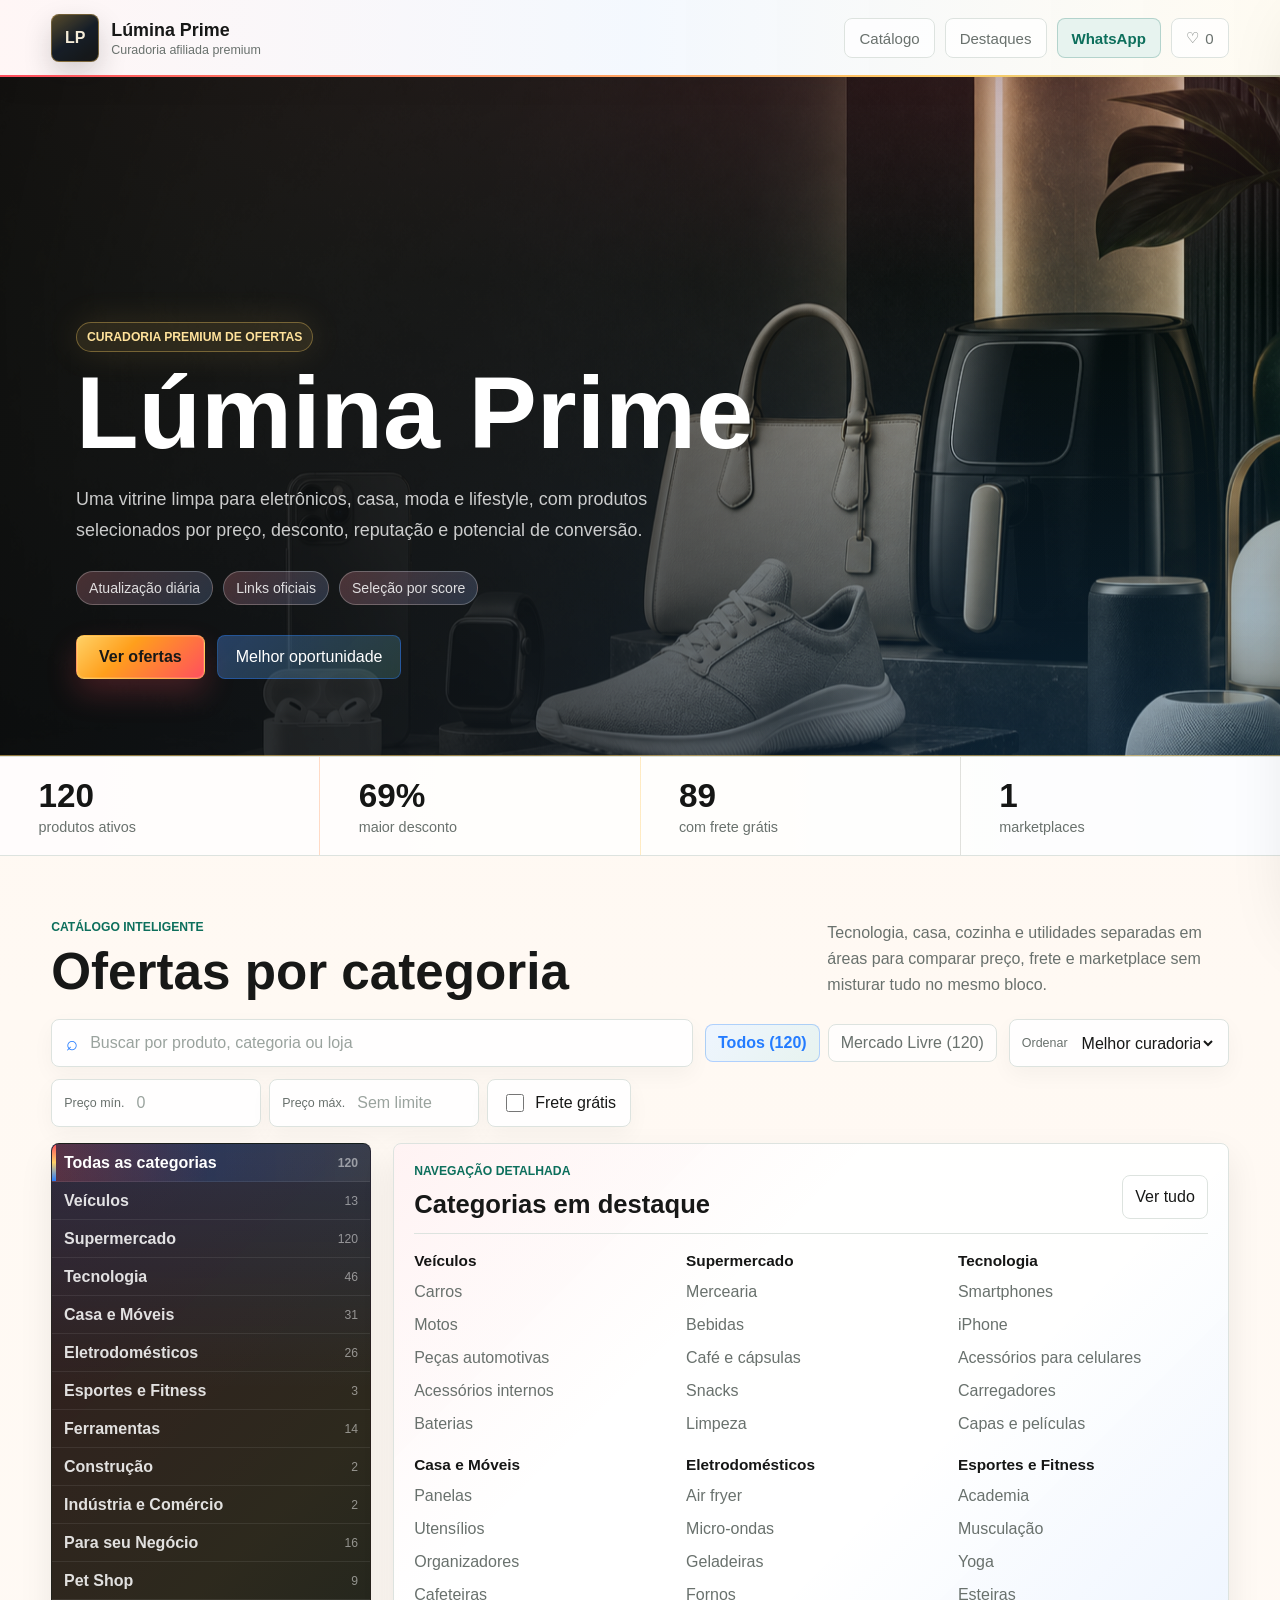
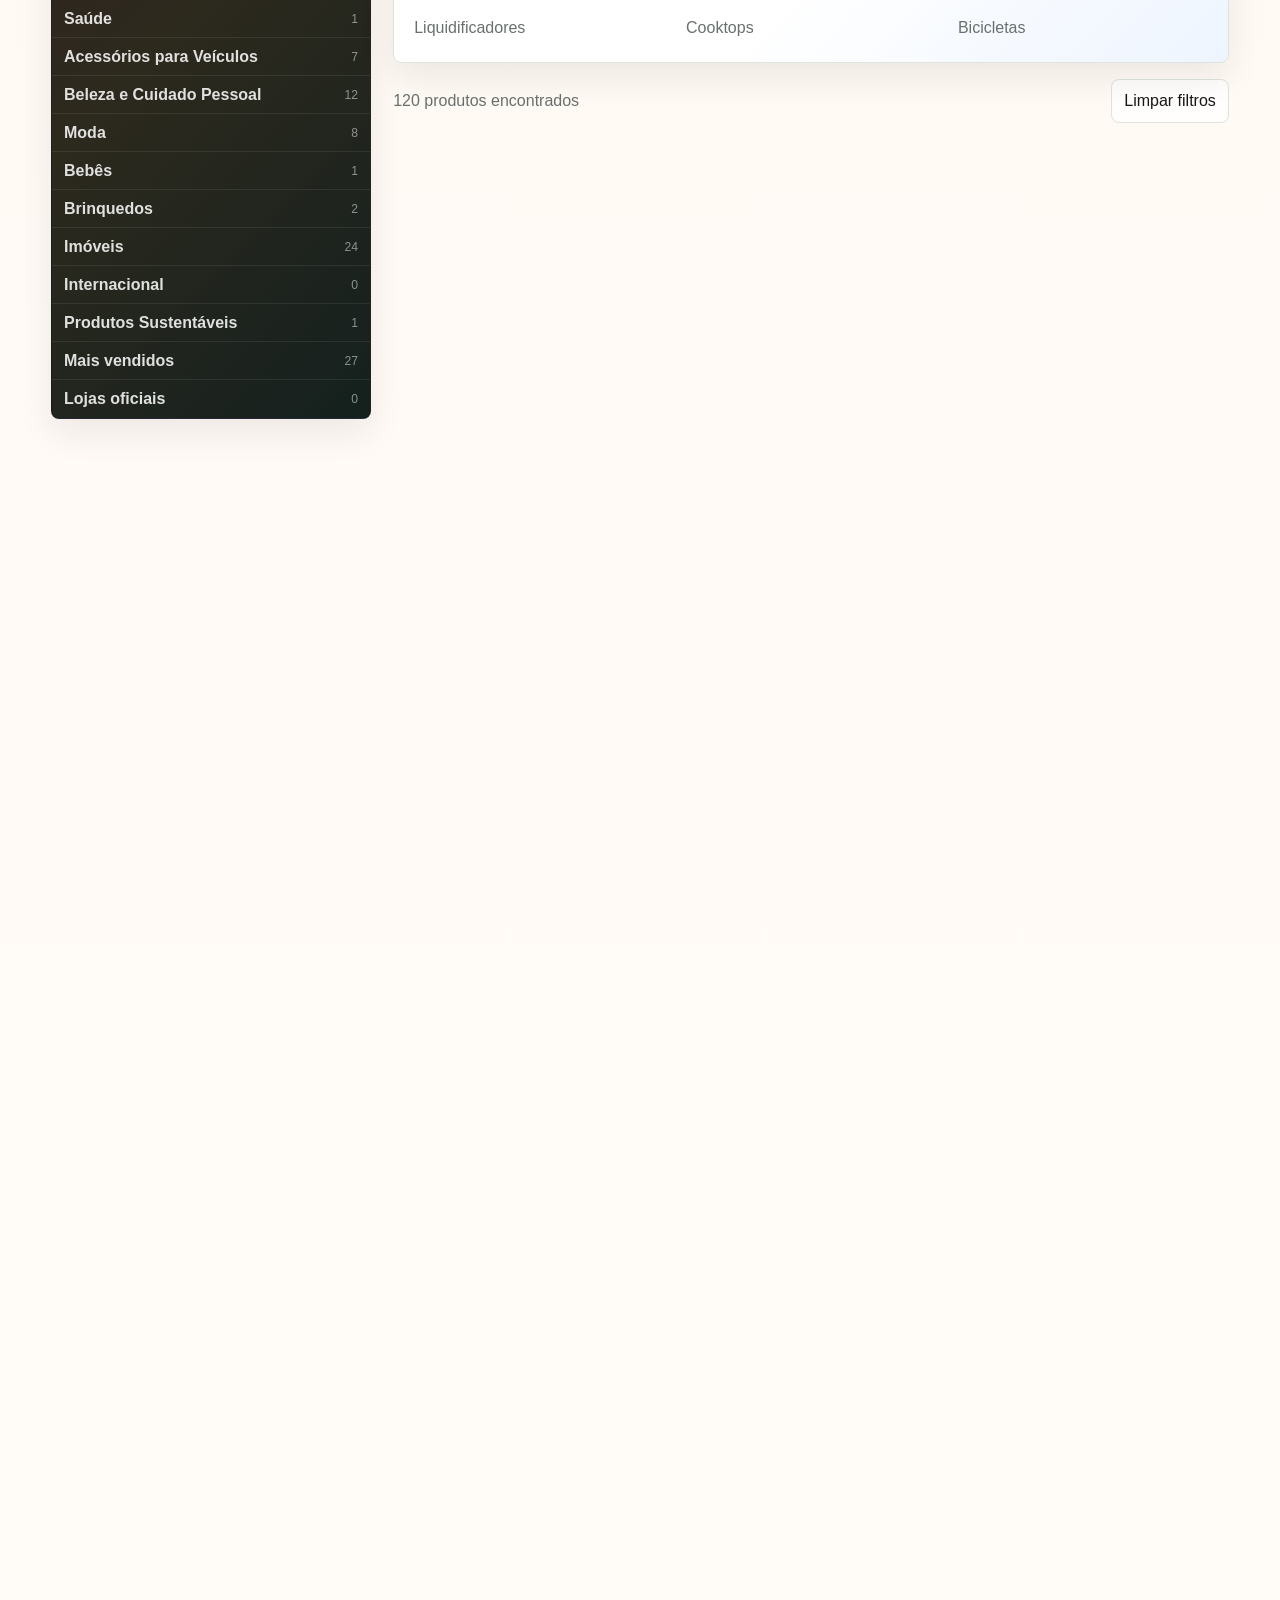
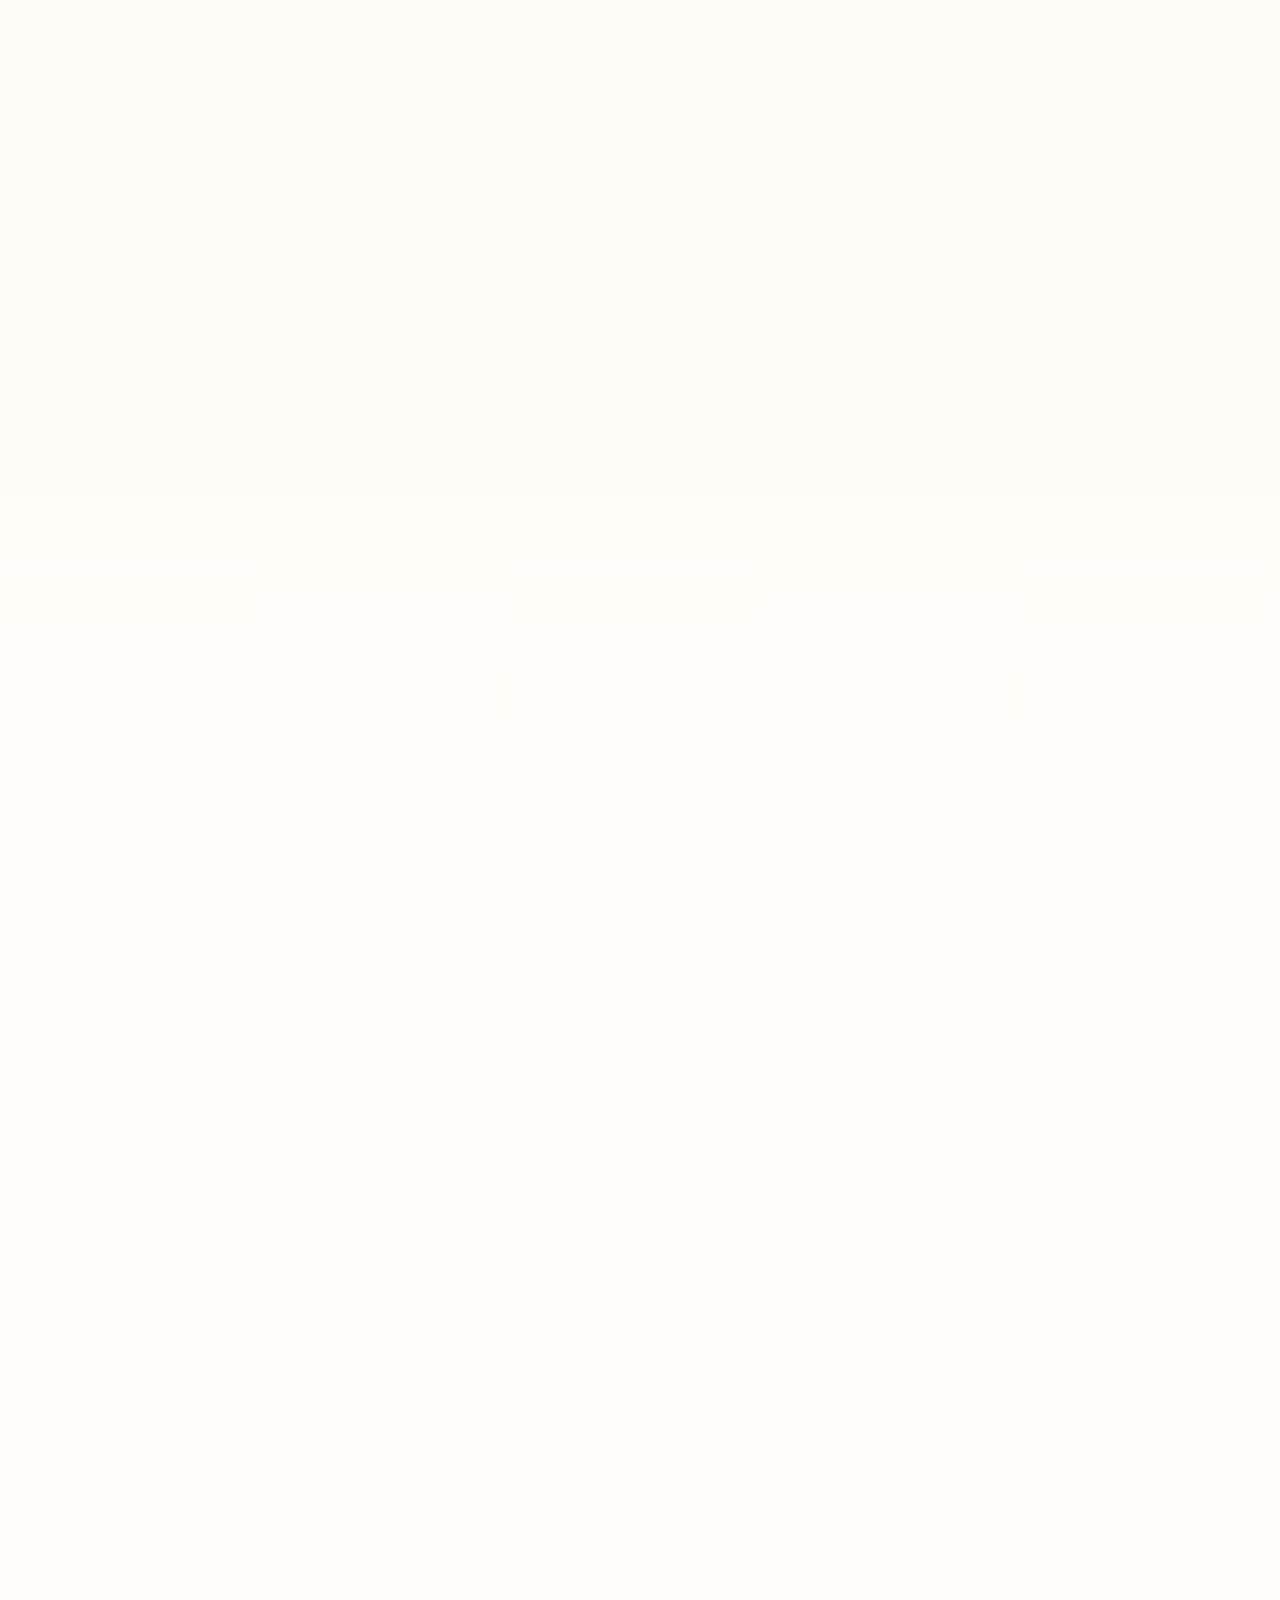
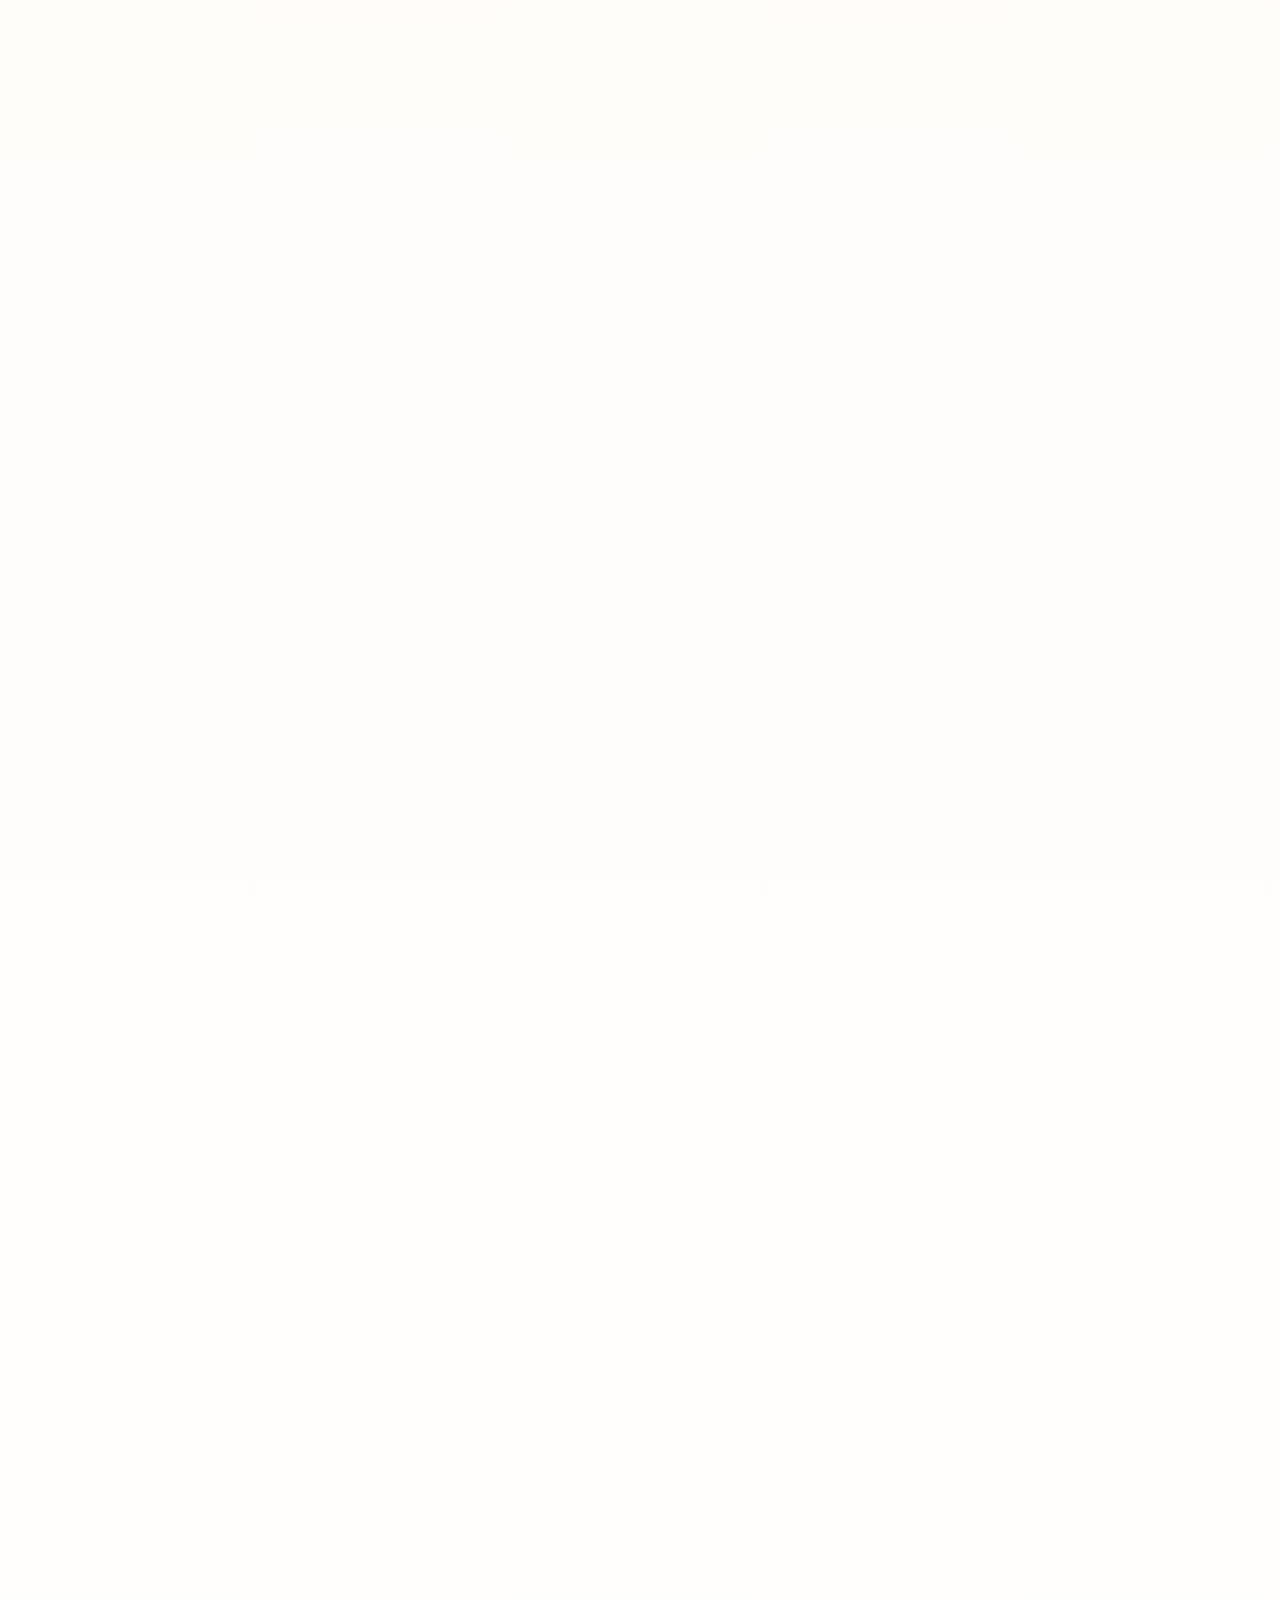
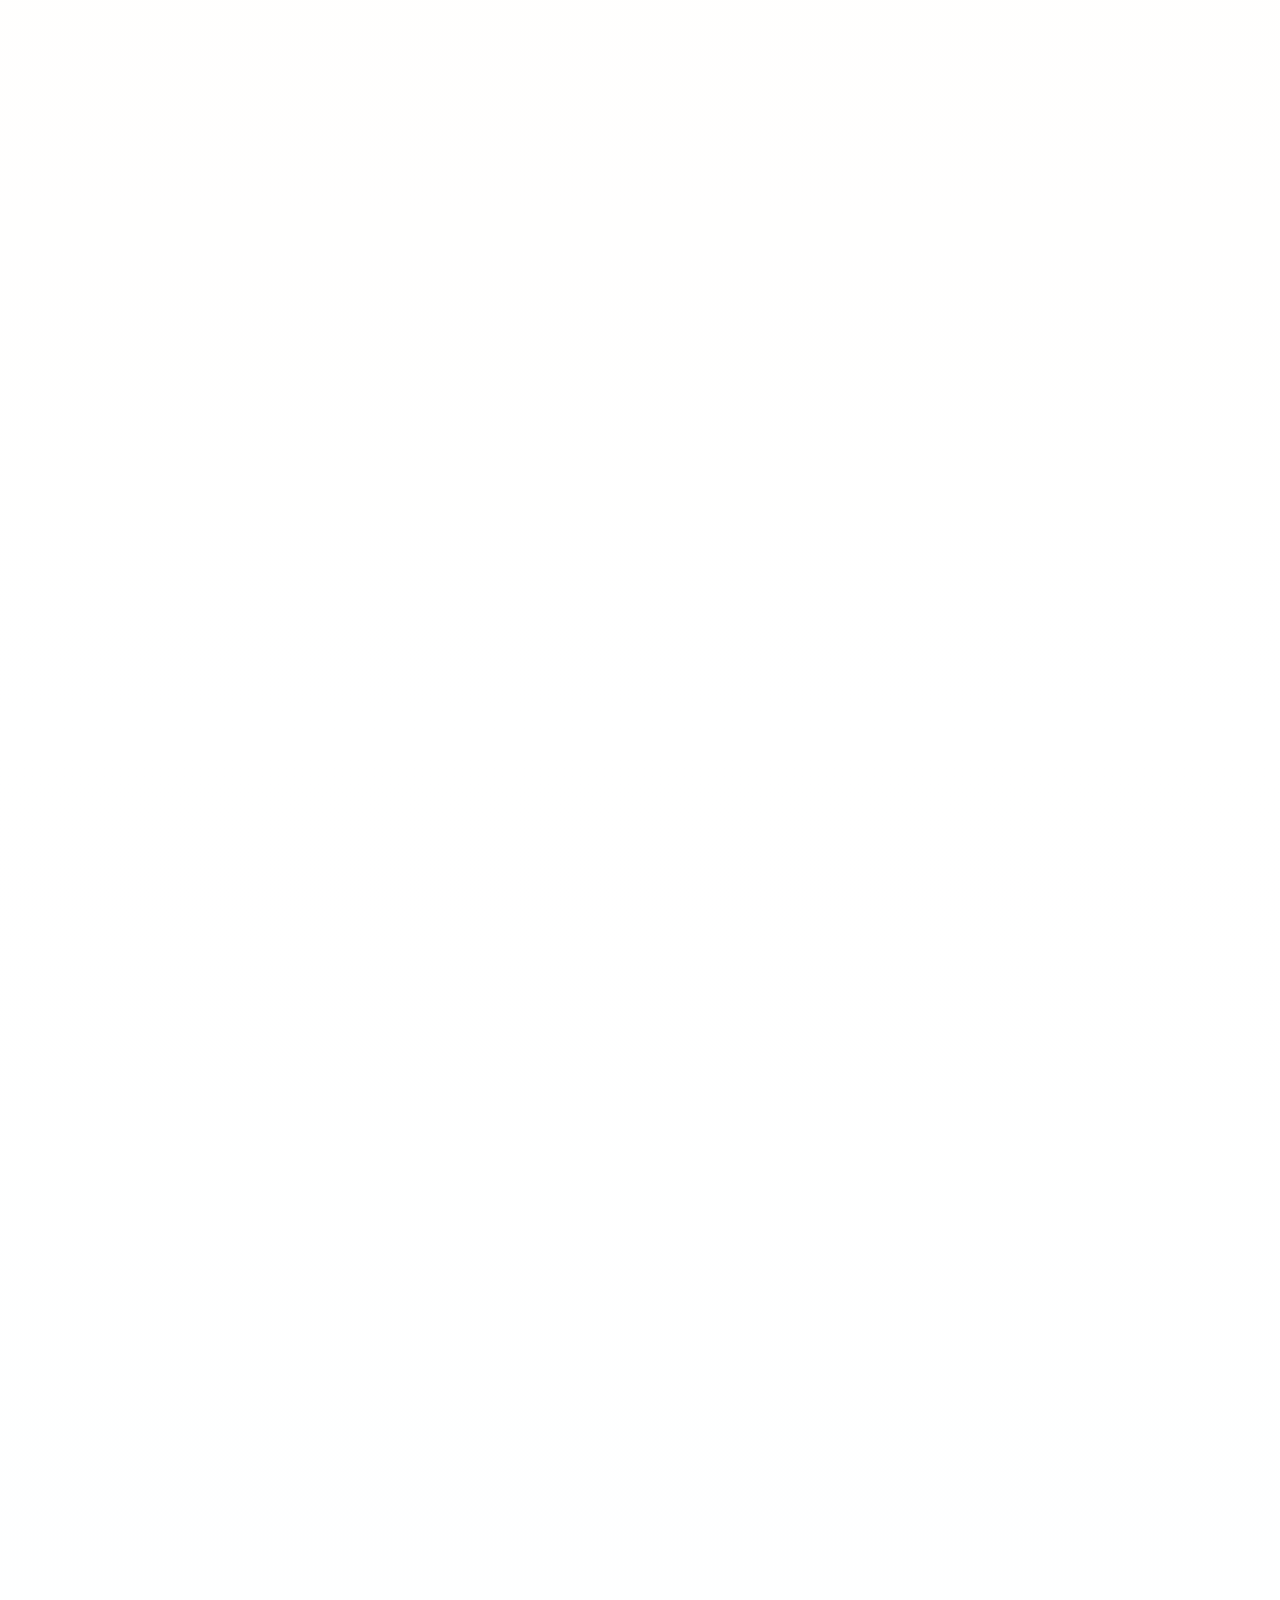
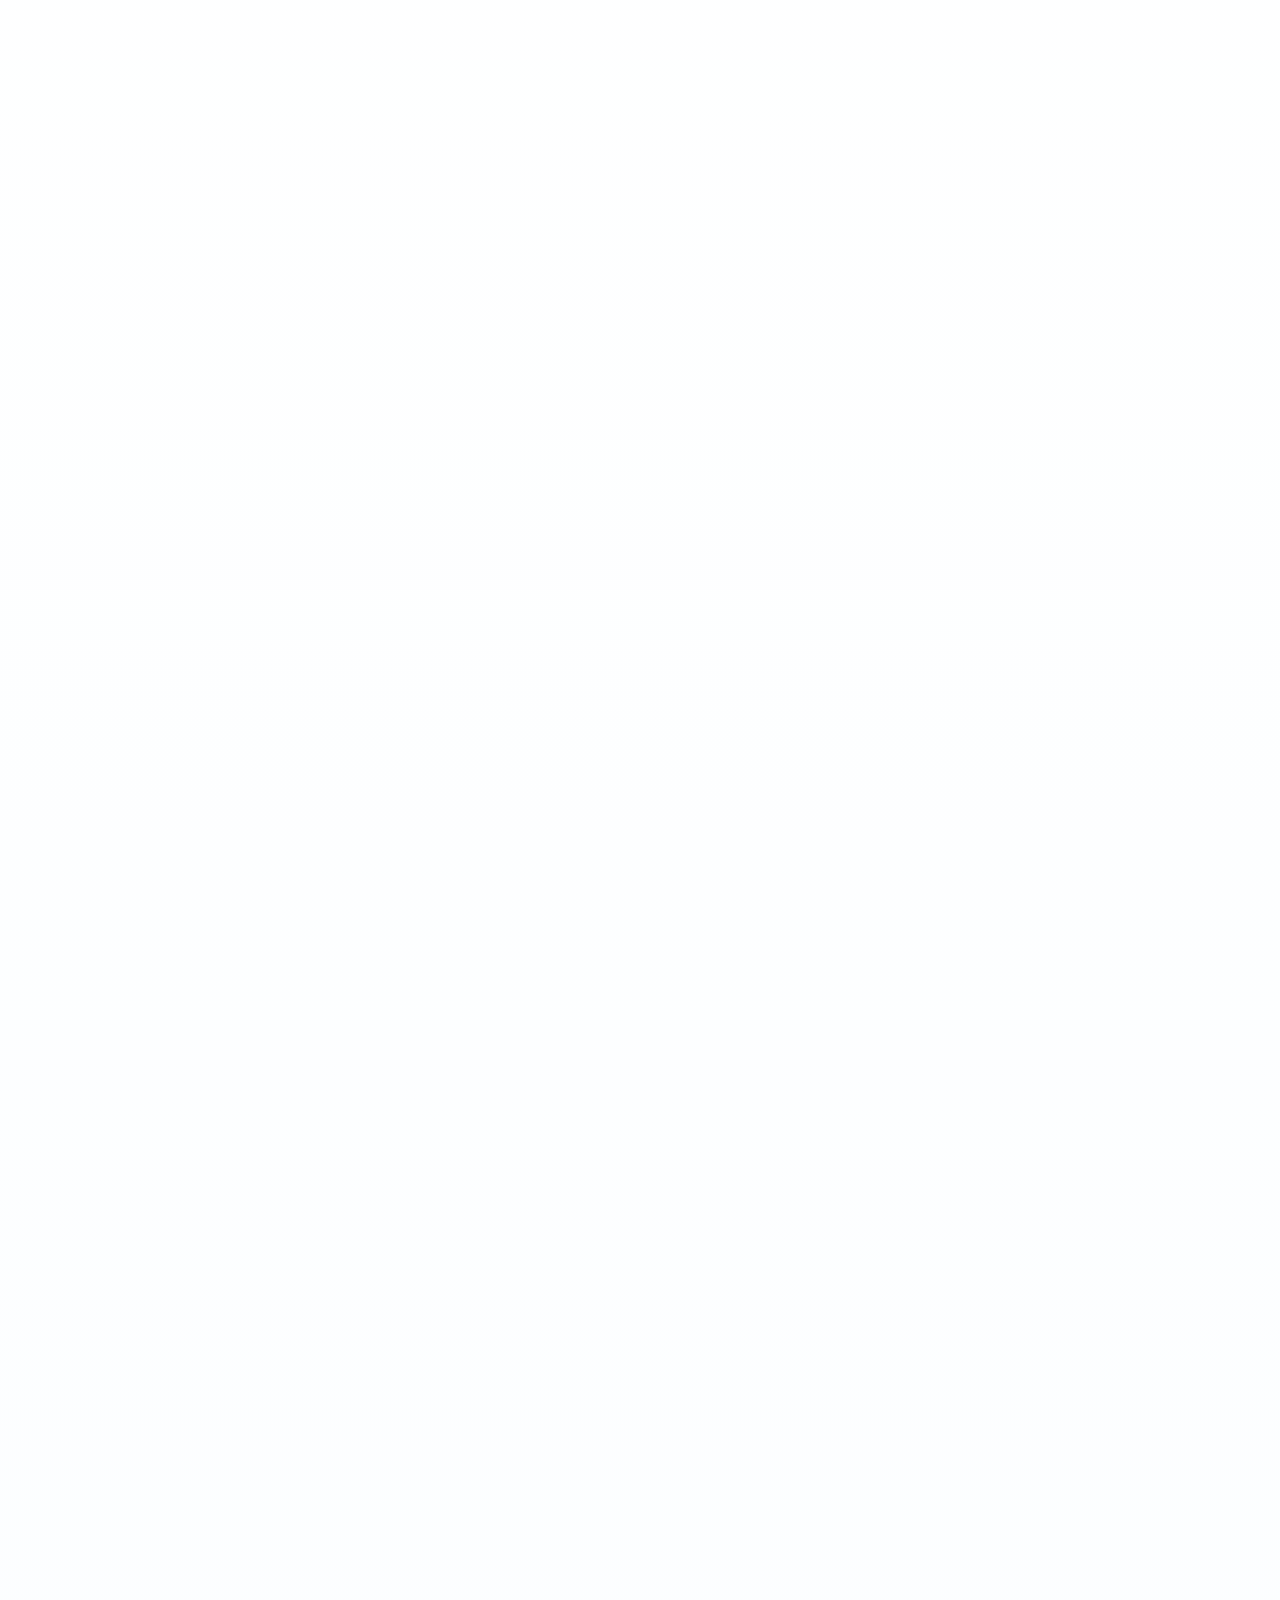
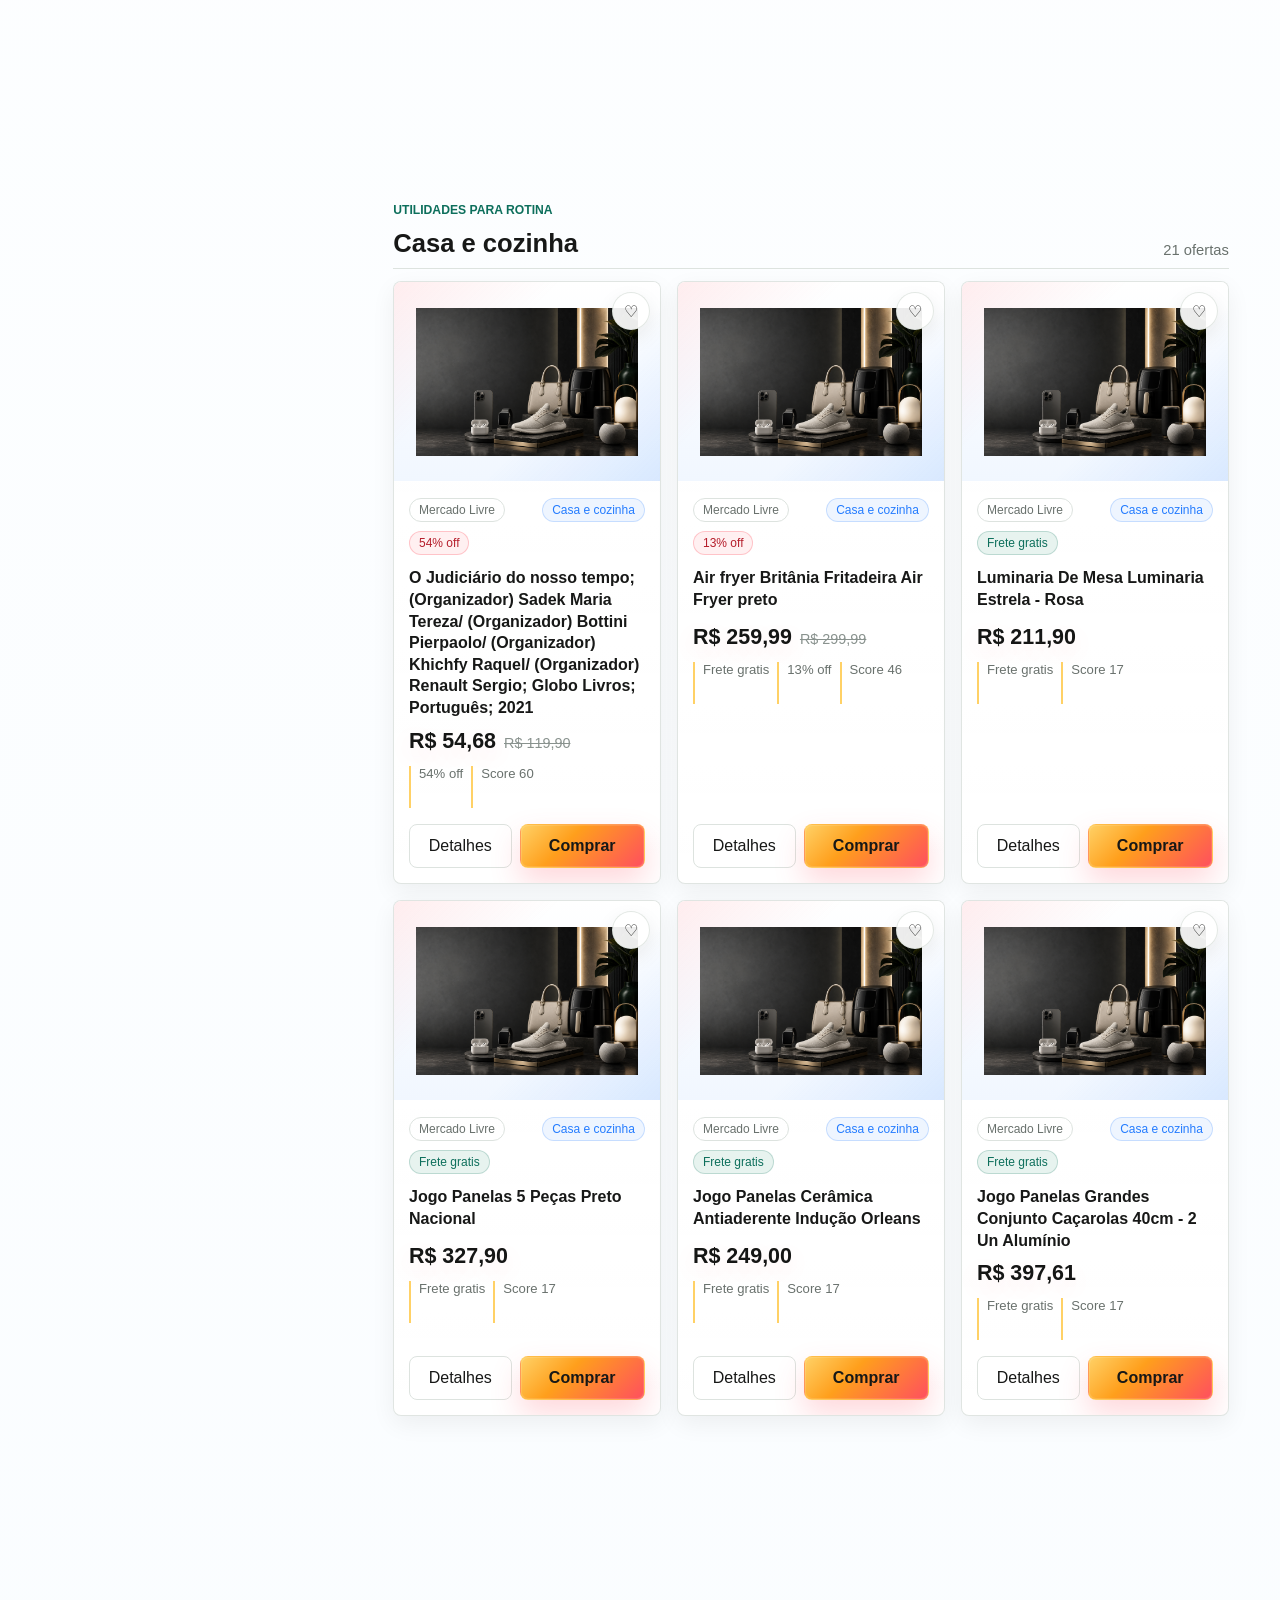
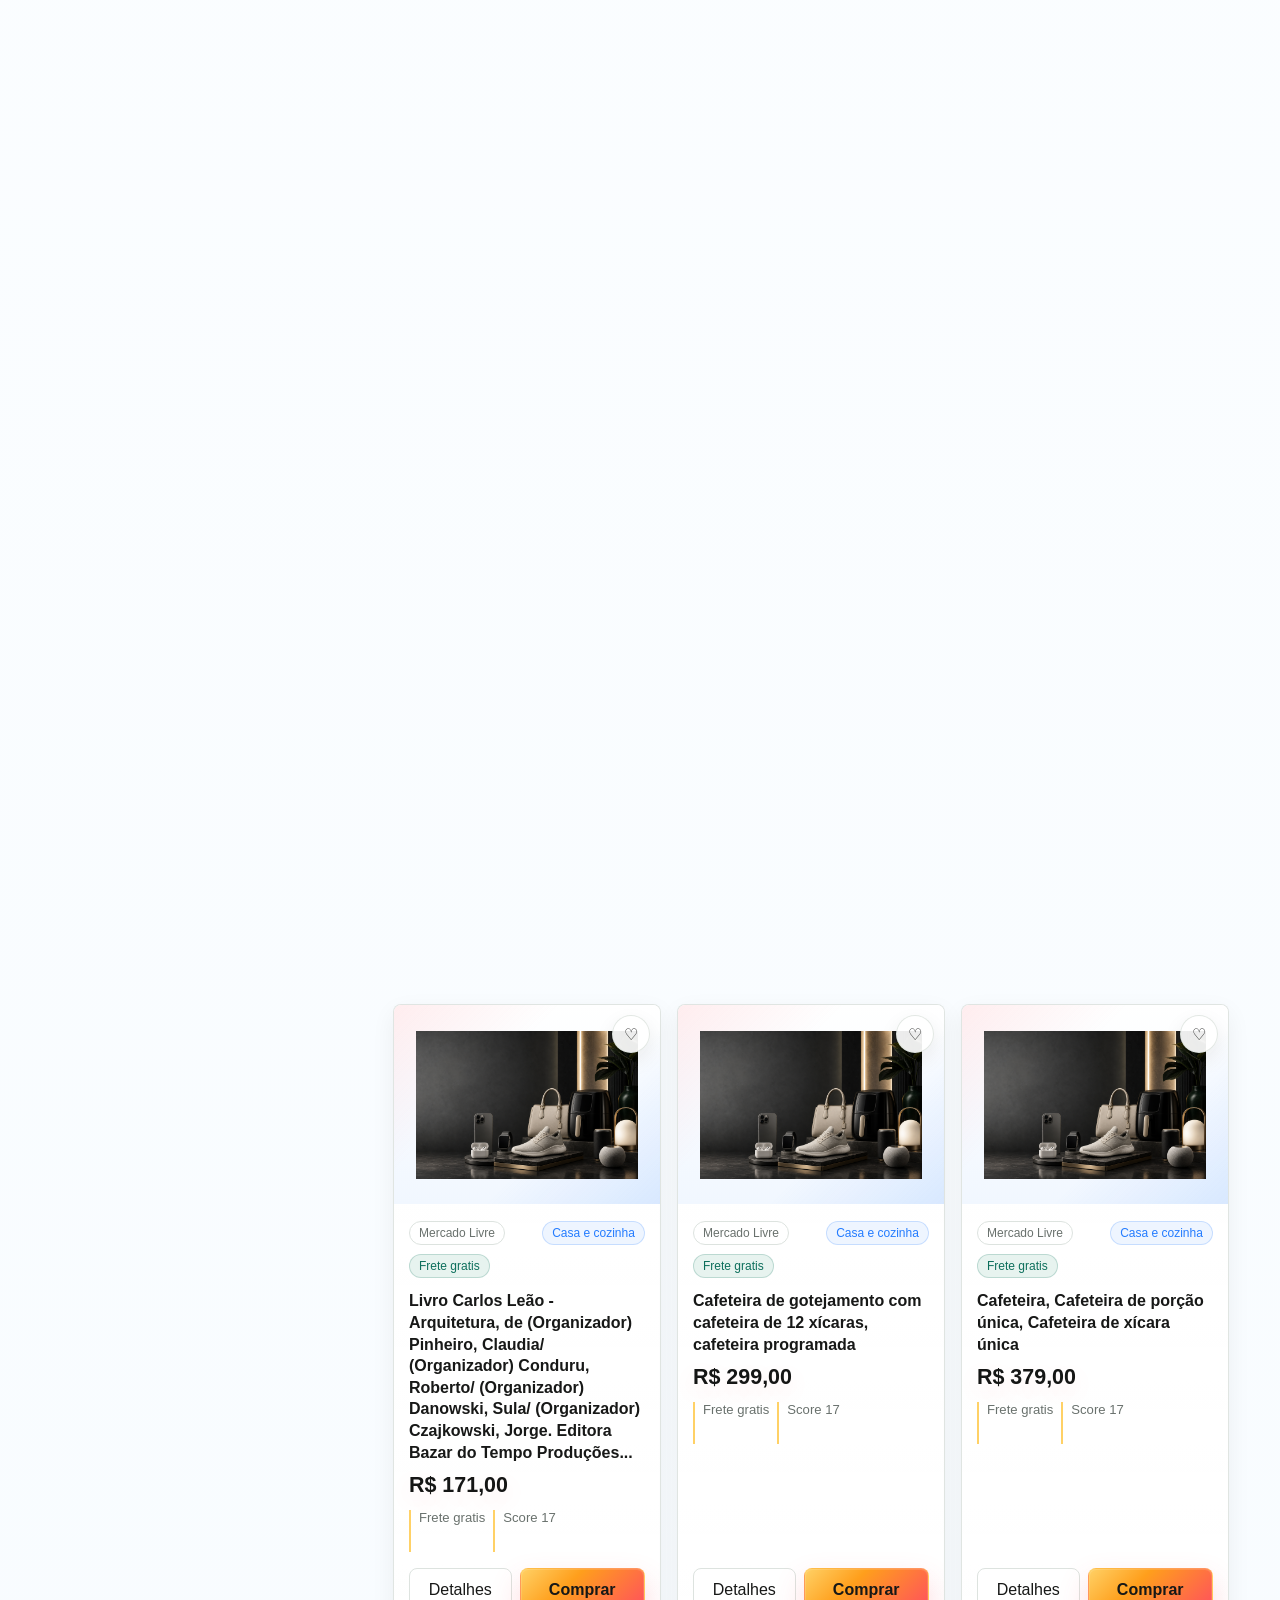
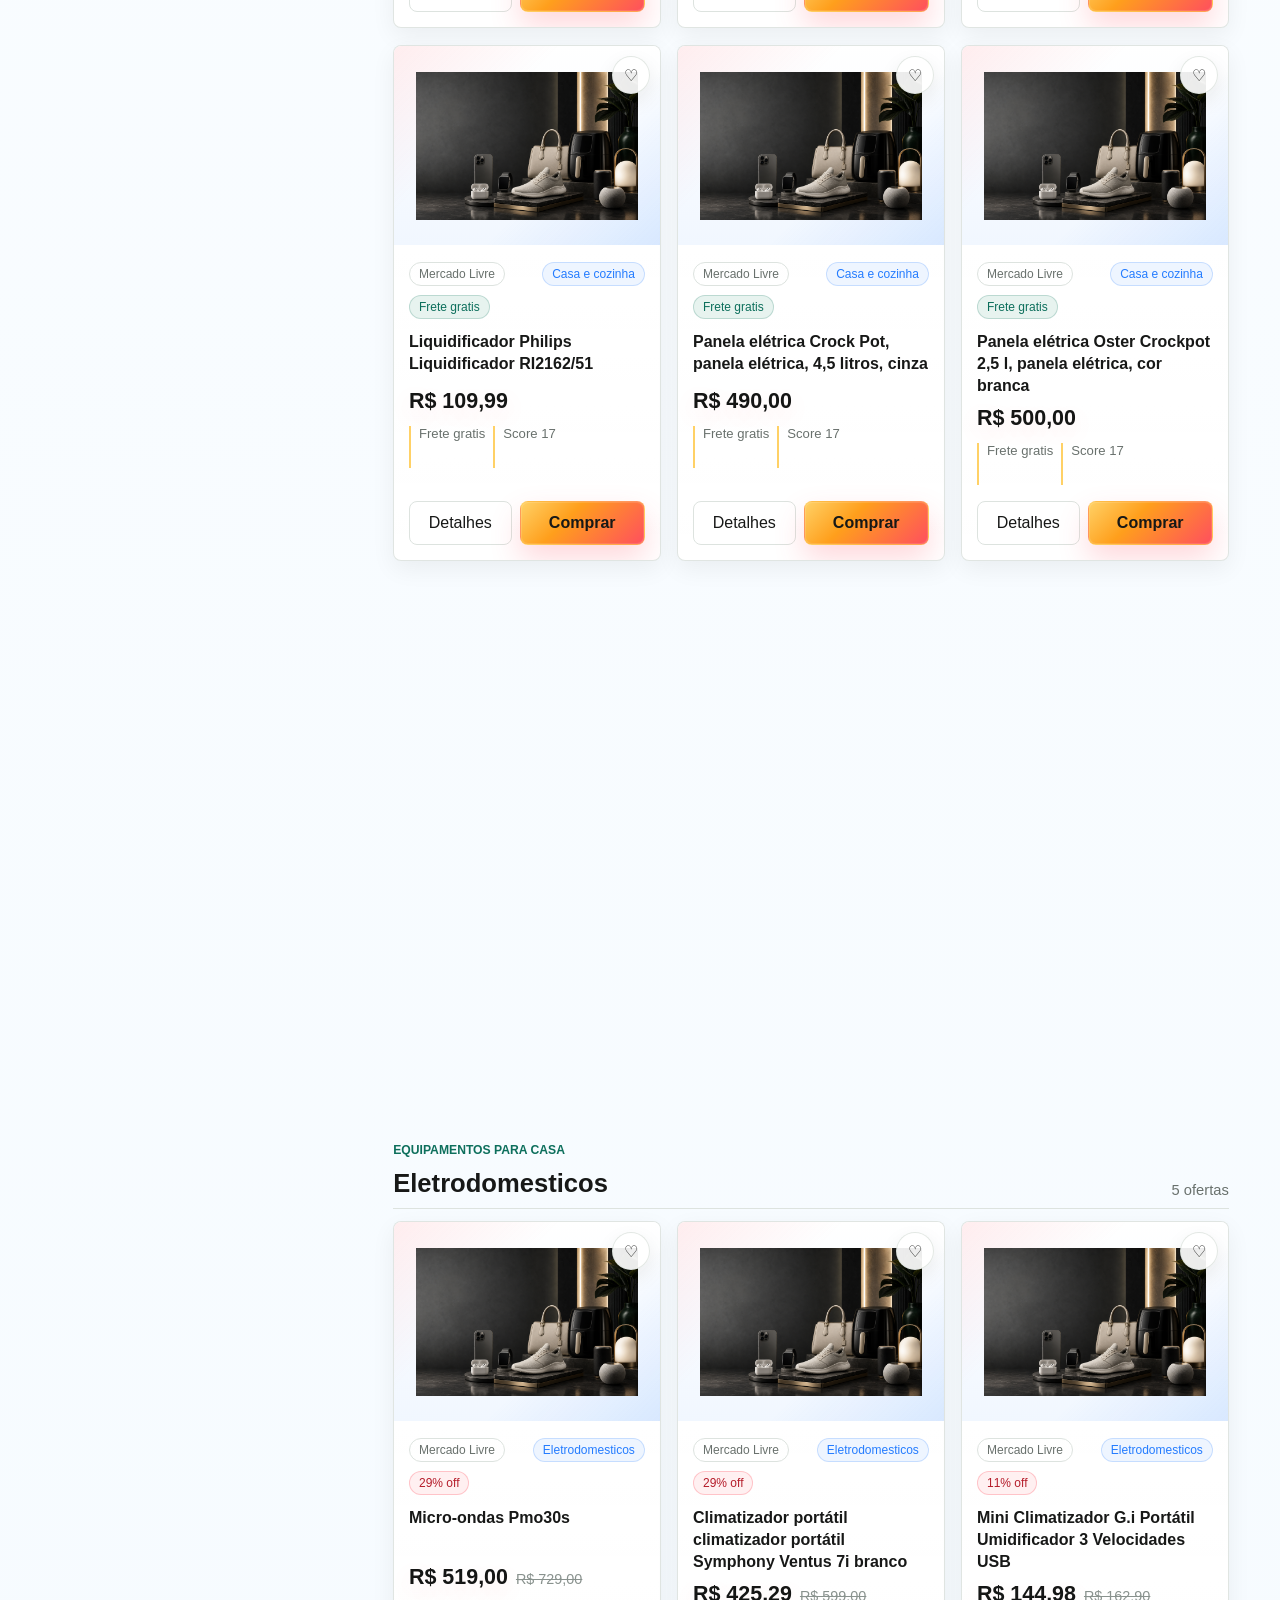
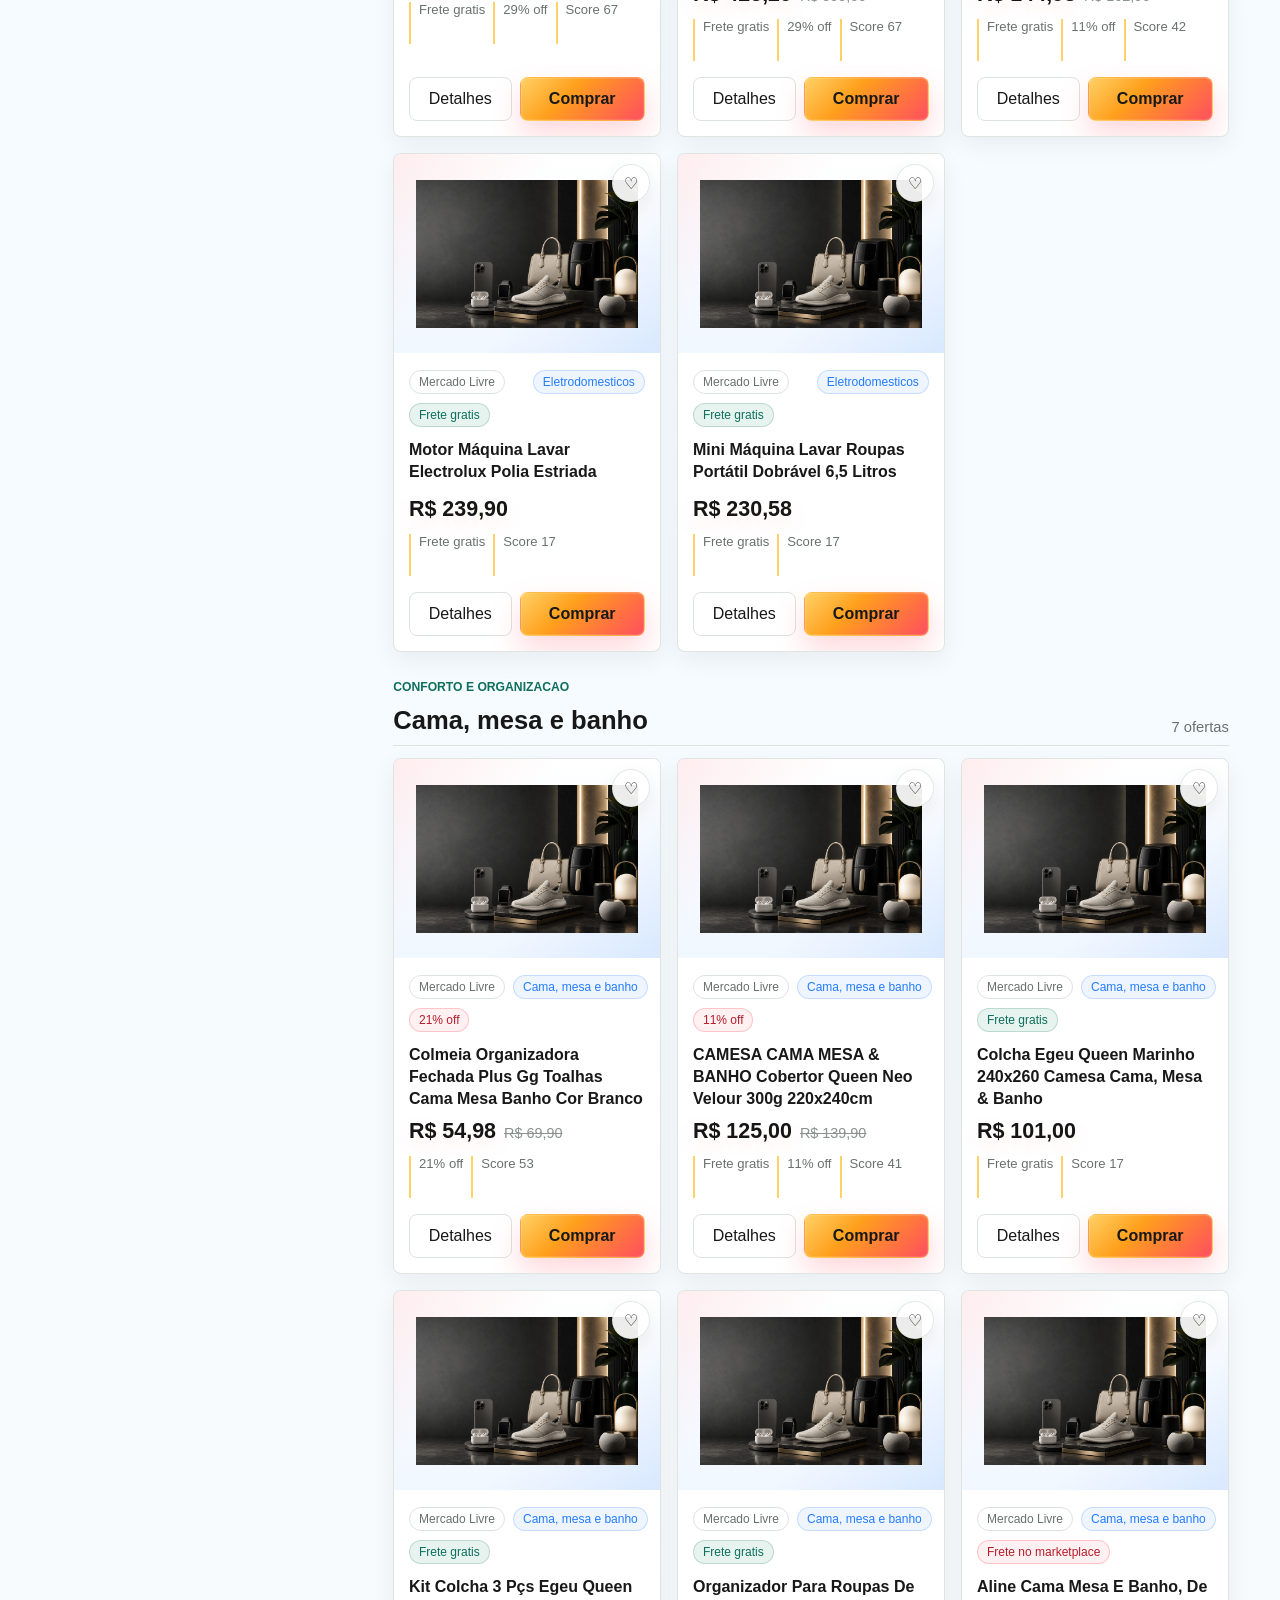
==== site/index.html @ 35f1963a "Initial affiliate automation project" ====
<!doctype html>
<html lang="pt-BR">
  <head>
    <meta charset="utf-8">
    <meta name="viewport" content="width=device-width, initial-scale=1">
    <title>Lúmina Prime | Ofertas premium selecionadas</title>
    <meta
      name="description"
      content="Loja afiliada premium com ofertas selecionadas do Mercado Livre, Shopee, Amazon e AliExpress."
    >
    <link rel="stylesheet" href="styles.css">
  </head>
  <body>
    <header class="topbar" aria-label="Topo da loja">
      <a class="brand" href="#catalogo" aria-label="Lúmina Prime">
        <span class="brand-mark">LP</span>
        <span>
          <strong>Lúmina Prime</strong>
          <small>Curadoria afiliada premium</small>
        </span>
      </a>

      <nav class="nav-actions" aria-label="Ações principais">
        <a href="#catalogo">Catálogo</a>
        <a href="#destaques">Destaques</a>
        <a
          class="whatsapp-channel-link"
          href="https://whatsapp.com/channel/0029Vb6G99PK0IBmcPVy8s2w"
          target="_blank"
          rel="noopener noreferrer"
        >WhatsApp</a>
        <button class="icon-button" id="favoritesButton" type="button" aria-label="Abrir favoritos">
          <span aria-hidden="true">♡</span>
          <span id="favoriteCount">0</span>
        </button>
      </nav>
    </header>

    <main>
      <section class="storefront" id="destaques" aria-labelledby="storefrontTitle">
        <div class="storefront-copy">
          <p class="eyebrow">Curadoria premium de ofertas</p>
          <h1 id="storefrontTitle">Lúmina Prime</h1>
          <p>
            Uma vitrine limpa para eletrônicos, casa, moda e lifestyle, com produtos
            selecionados por preço, desconto, reputação e potencial de conversão.
          </p>
          <div class="storefront-proof" aria-label="Diferenciais da curadoria">
            <span>Atualização diária</span>
            <span>Links oficiais</span>
            <span>Seleção por score</span>
          </div>
          <div class="storefront-actions">
            <a class="primary-action" href="#catalogo">Ver ofertas</a>
            <button class="secondary-action" id="openBestDeal" type="button">Melhor oportunidade</button>
          </div>
        </div>
      </section>

      <section class="metrics-band" aria-label="Indicadores da vitrine">
        <div>
          <strong id="metricProducts">0</strong>
          <span>produtos ativos</span>
        </div>
        <div>
          <strong id="metricDiscount">0%</strong>
          <span>maior desconto</span>
        </div>
        <div>
          <strong id="metricShipping">0</strong>
          <span>com frete grátis</span>
        </div>
        <div>
          <strong id="metricSources">0</strong>
          <span>marketplaces</span>
        </div>
      </section>

      <section class="catalog-shell" id="catalogo" aria-labelledby="catalogTitle">
        <div class="catalog-heading">
          <div>
            <p class="eyebrow">Catálogo inteligente</p>
            <h2 id="catalogTitle">Ofertas por categoria</h2>
          </div>
          <p>
            Tecnologia, casa, cozinha e utilidades separadas em áreas para comparar preço,
            frete e marketplace sem misturar tudo no mesmo bloco.
          </p>
        </div>

        <div class="toolbar" aria-label="Filtros de produtos">
          <label class="search-box">
            <span aria-hidden="true">⌕</span>
            <input id="searchInput" type="search" placeholder="Buscar por produto, categoria ou loja">
          </label>

          <div class="segmented" id="sourceFilters" aria-label="Filtrar por marketplace"></div>

          <label class="select-field">
            <span>Ordenar</span>
            <select id="sortSelect">
              <option value="score">Melhor curadoria</option>
              <option value="discount">Maior desconto</option>
              <option value="priceAsc">Menor preço</option>
              <option value="priceDesc">Maior preço</option>
            </select>
          </label>
        </div>

        <div class="filter-strip" aria-label="Filtros de preço e frete">
          <label class="price-field">
            <span>Preço mín.</span>
            <input id="minPriceInput" type="number" min="0" inputmode="decimal" placeholder="0">
          </label>
          <label class="price-field">
            <span>Preço máx.</span>
            <input id="maxPriceInput" type="number" min="0" inputmode="decimal" placeholder="Sem limite">
          </label>
          <label class="check-filter">
            <input id="freeShippingOnly" type="checkbox">
            <span>Frete grátis</span>
          </label>
        </div>

        <div class="catalog-layout">
          <aside class="category-sidebar" aria-label="Categorias detalhadas">
            <div class="category-menu" id="categoryRail" aria-label="Categorias"></div>
            <div class="side-panel" aria-label="Resumo da seleção">
              <h3>Radar Prime</h3>
              <dl>
                <div>
                  <dt>Ticket médio</dt>
                  <dd id="avgPrice">R$ 0,00</dd>
                </div>
                <div>
                  <dt>Score médio</dt>
                  <dd id="avgScore">0</dd>
                </div>
                <div>
                  <dt>Categoria forte</dt>
                  <dd id="topCategory">-</dd>
                </div>
              </dl>
              <div class="notice">
                Links de compra abrem no marketplace oficial. Preços podem mudar conforme estoque e campanha.
              </div>
            </div>
          </aside>

          <div class="catalog-main">
            <section class="category-detail-panel" id="categoryDetailPanel" aria-label="Subcategorias detalhadas"></section>
            <div class="results-line">
              <span id="resultCount">0 produtos encontrados</span>
              <button class="text-button" id="clearFilters" type="button">Limpar filtros</button>
            </div>
            <div class="product-sections" id="productGrid"></div>
            <div class="empty-state" id="emptyState" hidden>
              <h3>Nenhum produto encontrado</h3>
              <p>Ajuste os filtros ou rode uma nova mineração no bot.</p>
            </div>
          </div>
        </div>
      </section>
    </main>

    <div class="drawer-backdrop" id="drawerBackdrop" hidden></div>
    <aside class="product-drawer" id="productDrawer" aria-hidden="true" aria-label="Detalhes do produto">
      <button class="drawer-close" id="drawerClose" type="button" aria-label="Fechar">×</button>
      <div id="drawerContent"></div>
    </aside>

    <template id="productCardTemplate">
      <article class="product-card">
        <button class="favorite-toggle" type="button" aria-label="Adicionar aos favoritos">♡</button>
        <button class="product-media" type="button"></button>
        <div class="product-body">
          <div class="product-meta">
            <span class="source-pill"></span>
            <span class="category-chip"></span>
          </div>
          <span class="discount-pill"></span>
          <h3></h3>
          <div class="price-row">
            <strong></strong>
            <s></s>
          </div>
          <div class="product-stats"></div>
          <div class="card-actions">
            <button class="details-button" type="button">Detalhes</button>
            <a class="buy-button" target="_blank" rel="noopener noreferrer">Comprar</a>
          </div>
        </div>
      </article>
    </template>

    <script src="products.js"></script>
    <script src="app.js"></script>
  </body>
</html>
---- site/styles.css ----
:root {
  color-scheme: light;
  --page: #f6f7f5;
  --surface: #ffffff;
  --surface-soft: #f2f5f3;
  --surface-tint: #fbfaf7;
  --ink: #171817;
  --muted: #69716d;
  --line: #dde3df;
  --line-strong: #c4cbc6;
  --charcoal: #151615;
  --charcoal-soft: #252825;
  --gold: #b6924b;
  --gold-bright: #ffd166;
  --gold-soft: #f5ecd8;
  --sale: #ff4f5e;
  --sale-soft: #fff0f1;
  --cart-blue: #247cff;
  --cart-blue-soft: #eef5ff;
  --violet: #8b5cf6;
  --emerald: #0d6f5c;
  --emerald-soft: #e7f3ef;
  --terracotta: #a94f3e;
  --rose-soft: #fff0ec;
  --shadow: 0 14px 34px rgba(23, 24, 23, 0.08);
  --shadow-lg: 0 26px 70px rgba(23, 24, 23, 0.14);
  --radius: 8px;
  font-family: -apple-system, BlinkMacSystemFont, "Segoe UI", Inter, Roboto, "Helvetica Neue", sans-serif;
}

* {
  box-sizing: border-box;
}

html {
  scroll-behavior: smooth;
}

body {
  margin: 0;
  background:
    linear-gradient(180deg, #fff8f1 0%, #ffffff 28%, #f6fbff 58%, #f8f7f2 100%);
  color: var(--ink);
}

a {
  color: inherit;
  text-decoration: none;
}

button,
input,
select {
  font: inherit;
}

button {
  color: inherit;
}

button:focus-visible,
a:focus-visible,
input:focus-visible,
select:focus-visible {
  outline: 2px solid var(--gold);
  outline-offset: 3px;
}

.topbar {
  position: sticky;
  top: 0;
  z-index: 20;
  display: flex;
  align-items: center;
  justify-content: space-between;
  gap: 24px;
  min-height: 76px;
  padding: 14px clamp(20px, 4vw, 58px);
  border-bottom: 1px solid rgba(221, 227, 223, 0.72);
  background:
    linear-gradient(90deg, rgba(255, 79, 94, 0.05), rgba(36, 124, 255, 0.05), rgba(255, 209, 102, 0.08)),
    rgba(255, 255, 255, 0.9);
  backdrop-filter: blur(22px);
  box-shadow: 0 8px 28px rgba(23, 24, 23, 0.05);
}

.topbar::after {
  content: "";
  position: absolute;
  right: 0;
  bottom: -1px;
  left: 0;
  height: 2px;
  background: linear-gradient(90deg, var(--sale), var(--gold-bright), var(--cart-blue), var(--emerald), var(--sale));
  background-size: 300% 100%;
  animation: premiumFlow 9s linear infinite;
}

.brand {
  display: inline-flex;
  align-items: center;
  gap: 12px;
  min-width: 0;
}

.brand-mark {
  display: grid;
  place-items: center;
  flex: 0 0 48px;
  width: 48px;
  height: 48px;
  border-radius: var(--radius);
  border: 1px solid rgba(182, 146, 75, 0.56);
  background:
    linear-gradient(145deg, rgba(255, 209, 102, 0.28), rgba(36, 124, 255, 0.08), rgba(255, 255, 255, 0)),
    var(--charcoal);
  color: #f5ecd8;
  font-weight: 900;
  letter-spacing: 0;
  box-shadow: 0 12px 28px rgba(23, 24, 23, 0.18);
}

.brand strong {
  display: block;
  font-size: 1.12rem;
  letter-spacing: 0;
}

.brand small {
  display: block;
  margin-top: 2px;
  color: var(--muted);
  font-size: 0.78rem;
}

.nav-actions {
  display: flex;
  align-items: center;
  gap: 10px;
  color: var(--muted);
  font-size: 0.94rem;
}

.nav-actions a,
.icon-button,
.text-button,
.secondary-action,
.details-button,
.drawer-close,
.category-button,
.source-filter {
  min-height: 40px;
  border: 1px solid var(--line);
  border-radius: var(--radius);
  background: rgba(255, 255, 255, 0.78);
  cursor: pointer;
  transition: border-color 180ms ease, background 180ms ease, color 180ms ease, transform 180ms ease, box-shadow 180ms ease;
}

.nav-actions a {
  display: inline-flex;
  align-items: center;
  padding: 0 14px;
}

.nav-actions .whatsapp-channel-link {
  border-color: rgba(13, 111, 92, 0.24);
  background: var(--emerald-soft);
  color: var(--emerald);
  font-weight: 800;
}

.icon-button {
  display: inline-flex;
  align-items: center;
  justify-content: center;
  gap: 6px;
  min-width: 58px;
  padding: 0 10px;
}

.nav-actions a:hover,
.icon-button:hover,
.text-button:hover,
.secondary-action:hover,
.details-button:hover,
.drawer-close:hover,
.category-button:hover,
.source-filter:hover {
  border-color: rgba(182, 146, 75, 0.78);
  background: var(--surface);
  color: var(--ink);
  box-shadow: 0 8px 24px rgba(23, 24, 23, 0.08);
}

.storefront {
  position: relative;
  isolation: isolate;
  display: flex;
  align-items: flex-end;
  min-height: min(680px, calc(100svh - 112px));
  padding: clamp(44px, 6vw, 84px) clamp(20px, 6vw, 76px);
  overflow: hidden;
  border-bottom: 1px solid var(--line);
  background: var(--charcoal);
  color: #ffffff;
}

.storefront::before {
  content: "";
  position: absolute;
  inset: -5%;
  z-index: -2;
  background: url("assets/lumina-prime-hero.png") center right / cover no-repeat;
  transform: translate3d(0, var(--hero-shift, 0px), 0) scale(1.06);
  will-change: transform;
}

.storefront::after {
  content: "";
  position: absolute;
  inset: 0;
  z-index: -1;
  background:
    linear-gradient(90deg, rgba(11, 12, 11, 0.94) 0%, rgba(17, 18, 17, 0.78) 38%, rgba(17, 18, 17, 0.2) 78%),
    linear-gradient(180deg, rgba(255, 79, 94, 0.16) 0%, transparent 30%, rgba(36, 124, 255, 0.18) 100%),
    linear-gradient(135deg, rgba(255, 209, 102, 0.18), transparent 36%, rgba(13, 111, 92, 0.16));
  box-shadow: inset 0 -1px rgba(255, 209, 102, 0.54);
}

.storefront-copy {
  position: relative;
  z-index: 1;
  width: min(760px, 100%);
  min-width: 0;
  animation: heroEntrance 900ms cubic-bezier(0.2, 0.8, 0.2, 1) both;
}

.eyebrow {
  margin: 0 0 12px;
  color: var(--emerald);
  font-size: 0.76rem;
  font-weight: 850;
  text-transform: uppercase;
  letter-spacing: 0;
}

.storefront .eyebrow {
  display: inline-flex;
  align-items: center;
  min-height: 30px;
  padding: 0 10px;
  border: 1px solid rgba(255, 209, 102, 0.35);
  border-radius: 999px;
  background: rgba(255, 209, 102, 0.11);
  color: #ffe29b;
  box-shadow: 0 0 34px rgba(255, 209, 102, 0.12);
}

h1,
h2,
h3,
p {
  overflow-wrap: anywhere;
}

h1 {
  margin: 0;
  color: #ffffff;
  font-size: clamp(3rem, 8vw, 7.1rem);
  line-height: 0.96;
  letter-spacing: 0;
  font-weight: 900;
}

.storefront-copy > p:not(.eyebrow) {
  max-width: 650px;
  margin: 22px 0 0;
  color: rgba(255, 255, 255, 0.78);
  font-size: clamp(1rem, 1.4vw, 1.16rem);
  line-height: 1.7;
}

.storefront-proof {
  display: flex;
  flex-wrap: wrap;
  gap: 10px;
  margin-top: 26px;
}

.storefront-proof span {
  display: inline-flex;
  align-items: center;
  min-height: 34px;
  padding: 0 12px;
  border: 1px solid rgba(255, 255, 255, 0.24);
  border-radius: 999px;
  background:
    linear-gradient(135deg, rgba(255, 79, 94, 0.15), rgba(36, 124, 255, 0.1)),
    rgba(255, 255, 255, 0.1);
  color: rgba(255, 255, 255, 0.84);
  backdrop-filter: blur(12px);
  font-size: 0.88rem;
  animation: proofFloat 6s ease-in-out infinite;
}

.storefront-proof span:nth-child(2) {
  animation-delay: 700ms;
}

.storefront-proof span:nth-child(3) {
  animation-delay: 1400ms;
}

.storefront-actions {
  display: flex;
  flex-wrap: wrap;
  gap: 12px;
  margin-top: 30px;
}

.primary-action,
.secondary-action,
.buy-button,
.details-button,
.text-button {
  display: inline-flex;
  align-items: center;
  justify-content: center;
  min-height: 44px;
  border-radius: var(--radius);
}

.primary-action,
.buy-button {
  border: 1px solid rgba(255, 209, 102, 0.5);
  background: linear-gradient(135deg, var(--gold-bright) 0%, #ff9f1c 38%, var(--sale) 100%);
  color: #171817;
  font-weight: 850;
  box-shadow: 0 14px 30px rgba(255, 79, 94, 0.22), 0 0 0 1px rgba(255, 255, 255, 0.12) inset;
  transition: border-color 180ms ease, filter 180ms ease, transform 180ms ease, box-shadow 180ms ease;
  animation: ctaGlow 4.8s ease-in-out infinite;
}

.primary-action {
  padding: 0 22px;
}

.secondary-action {
  padding: 0 18px;
  color: #ffffff;
  border-color: rgba(36, 124, 255, 0.38);
  background:
    linear-gradient(135deg, rgba(36, 124, 255, 0.26), rgba(13, 111, 92, 0.18)),
    rgba(255, 255, 255, 0.1);
  backdrop-filter: blur(12px);
}

.primary-action:hover,
.buy-button:hover {
  filter: brightness(1.04);
  transform: translateY(-1px);
  box-shadow: 0 18px 40px rgba(23, 24, 23, 0.24);
}

.metrics-band {
  display: grid;
  grid-template-columns: repeat(4, 1fr);
  gap: 1px;
  background: linear-gradient(90deg, rgba(255, 79, 94, 0.28), rgba(255, 209, 102, 0.34), rgba(36, 124, 255, 0.28));
  border-bottom: 1px solid var(--line);
}

.metrics-band div {
  position: relative;
  overflow: hidden;
  padding: 20px clamp(14px, 3vw, 40px);
  background: rgba(255, 255, 255, 0.94);
}

.metrics-band div::before {
  content: "";
  position: absolute;
  inset: 0;
  background: linear-gradient(110deg, transparent 0%, rgba(255, 209, 102, 0.18) 45%, transparent 70%);
  transform: translateX(-120%);
  animation: sheenSweep 7s ease-in-out infinite;
}

.metrics-band div:nth-child(2)::before {
  animation-delay: 900ms;
}

.metrics-band div:nth-child(3)::before {
  animation-delay: 1800ms;
}

.metrics-band div:nth-child(4)::before {
  animation-delay: 2700ms;
}

.metrics-band strong,
.metrics-band span {
  display: block;
}

.metrics-band strong {
  font-size: clamp(1.45rem, 2.6vw, 2.25rem);
  color: var(--charcoal);
  animation: metricRise 720ms ease both;
}

.metrics-band span {
  margin-top: 4px;
  color: var(--muted);
  font-size: 0.9rem;
}

.catalog-shell {
  padding: clamp(34px, 5vw, 66px) clamp(16px, 4vw, 58px) 72px;
}

.catalog-heading {
  display: grid;
  grid-template-columns: minmax(220px, 0.82fr) minmax(260px, 0.44fr);
  align-items: end;
  gap: 28px;
  margin-bottom: 22px;
}

h2 {
  margin: 0;
  font-size: clamp(2rem, 4vw, 3.7rem);
  line-height: 1;
  letter-spacing: 0;
}

.catalog-heading p:not(.eyebrow) {
  margin: 0;
  color: var(--muted);
  line-height: 1.6;
}

.toolbar {
  display: grid;
  grid-template-columns: minmax(240px, 1fr) minmax(260px, auto) minmax(170px, 220px);
  gap: 12px;
  align-items: center;
  margin-bottom: 12px;
}

.search-box,
.select-field,
.price-field,
.check-filter {
  display: flex;
  align-items: center;
  min-height: 48px;
  border: 1px solid var(--line);
  border-radius: var(--radius);
  background: rgba(255, 255, 255, 0.9);
  box-shadow: 0 8px 22px rgba(23, 24, 23, 0.04);
  transition: border-color 180ms ease, box-shadow 180ms ease, transform 180ms ease;
}

.search-box:focus-within,
.select-field:focus-within,
.price-field:focus-within,
.check-filter:hover {
  border-color: rgba(36, 124, 255, 0.34);
  box-shadow: 0 14px 34px rgba(36, 124, 255, 0.1);
  transform: translateY(-1px);
}

.search-box {
  gap: 10px;
  padding: 0 14px;
}

.search-box span {
  color: var(--cart-blue);
  font-size: 1.25rem;
  line-height: 1;
}

.search-box input,
.price-field input {
  width: 100%;
  min-width: 0;
  border: 0;
  outline: 0;
  color: var(--ink);
  background: transparent;
}

.search-box input::placeholder,
.price-field input::placeholder {
  color: #9aa39e;
}

.segmented,
.filter-strip {
  display: flex;
  flex-wrap: wrap;
  gap: 8px;
}

.source-filter,
.category-button {
  min-height: 38px;
  padding: 0 12px;
  color: var(--muted);
}

.source-filter.active,
.category-button.active {
  border-color: rgba(36, 124, 255, 0.3);
  background: linear-gradient(135deg, var(--cart-blue-soft), var(--emerald-soft));
  color: var(--cart-blue);
  font-weight: 850;
  box-shadow: none;
}

.select-field,
.price-field {
  justify-content: space-between;
  gap: 10px;
  padding: 0 12px;
  color: var(--muted);
}

.select-field span,
.price-field span {
  flex: 0 0 auto;
  font-size: 0.78rem;
}

.select-field select {
  width: 100%;
  min-width: 0;
  border: 0;
  outline: 0;
  color: var(--ink);
  background: transparent;
}

.filter-strip {
  align-items: center;
  margin: 0 0 16px;
}

.price-field {
  width: min(210px, 100%);
}

.check-filter {
  gap: 8px;
  padding: 0 14px;
  color: var(--ink);
  cursor: pointer;
}

.check-filter input {
  width: 18px;
  height: 18px;
  accent-color: var(--emerald);
}

.catalog-layout {
  display: grid;
  grid-template-columns: minmax(270px, 320px) minmax(0, 1fr);
  gap: 22px;
  align-items: start;
}

.category-sidebar {
  position: sticky;
  top: 92px;
  display: grid;
  gap: 14px;
  min-width: 0;
}

.category-menu {
  display: grid;
  overflow: hidden;
  border: 1px solid rgba(23, 24, 23, 0.28);
  border-radius: var(--radius);
  background:
    linear-gradient(180deg, rgba(36, 124, 255, 0.16), transparent 28%),
    linear-gradient(135deg, rgba(255, 79, 94, 0.12), rgba(255, 209, 102, 0.1), rgba(13, 111, 92, 0.12)),
    var(--charcoal);
  box-shadow: var(--shadow);
  transform: translate3d(0, calc(var(--sidebar-shift, 0px) * -0.12), 0);
  will-change: transform;
}

.category-menu .category-button {
  position: relative;
  display: flex;
  align-items: center;
  justify-content: space-between;
  gap: 12px;
  width: 100%;
  min-height: 38px;
  border: 0;
  border-bottom: 1px solid rgba(255, 255, 255, 0.08);
  border-radius: 0;
  background: transparent;
  color: rgba(255, 255, 255, 0.86);
  text-align: left;
  box-shadow: none;
}

.category-menu .category-button::before {
  content: "";
  position: absolute;
  top: 0;
  bottom: 0;
  left: 0;
  width: 0;
  background: linear-gradient(180deg, var(--sale), var(--gold-bright), var(--cart-blue));
  transition: width 180ms ease;
}

.category-menu .category-button:last-child {
  border-bottom: 0;
}

.category-menu .category-button span {
  min-width: 0;
  overflow: hidden;
  text-overflow: ellipsis;
  white-space: nowrap;
  font-weight: 760;
}

.category-menu .category-button small {
  flex: 0 0 auto;
  min-width: 28px;
  color: rgba(255, 255, 255, 0.5);
  text-align: right;
  font-size: 0.76rem;
}

.category-menu .category-button:hover,
.category-menu .category-button.active {
  background: linear-gradient(90deg, rgba(255, 79, 94, 0.2), rgba(36, 124, 255, 0.12), rgba(255, 255, 255, 0.06));
  color: #ffffff;
  transform: none;
}

.category-menu .category-button.active {
  border-left: 0;
}

.category-menu .category-button:hover::before,
.category-menu .category-button.active::before {
  width: 4px;
}

.catalog-main {
  min-width: 0;
}

.category-detail-panel {
  position: relative;
  overflow: hidden;
  margin-bottom: 16px;
  border: 1px solid var(--line);
  border-radius: var(--radius);
  background:
    linear-gradient(135deg, rgba(255, 79, 94, 0.07), rgba(255, 255, 255, 0) 36%),
    linear-gradient(315deg, rgba(36, 124, 255, 0.08), rgba(255, 255, 255, 0) 38%),
    rgba(255, 255, 255, 0.92);
  box-shadow: var(--shadow);
  padding: 20px;
}

.category-detail-panel::before {
  content: "";
  position: absolute;
  inset: 0;
  background: linear-gradient(110deg, transparent 0%, rgba(255, 209, 102, 0.12) 45%, transparent 70%);
  transform: translateX(-120%);
  animation: sheenSweep 8.5s ease-in-out infinite;
  pointer-events: none;
}

.detail-panel-heading {
  display: flex;
  align-items: end;
  justify-content: space-between;
  gap: 14px;
  padding-bottom: 14px;
  border-bottom: 1px solid var(--line);
}

.detail-panel-heading h3 {
  margin: 0;
  font-size: clamp(1.35rem, 2vw, 2rem);
}

.detail-groups {
  display: grid;
  grid-template-columns: repeat(3, minmax(0, 1fr));
  gap: 18px 22px;
  padding-top: 18px;
}

.detail-group {
  min-width: 0;
}

.detail-group h4 {
  margin: 0 0 8px;
  color: var(--charcoal);
  font-size: 0.96rem;
}

.detail-group div {
  display: grid;
  gap: 5px;
}

.subcategory-button {
  display: block;
  width: 100%;
  min-height: 28px;
  padding: 0;
  overflow: hidden;
  border: 0;
  background: transparent;
  color: var(--muted);
  text-align: left;
  text-overflow: ellipsis;
  white-space: nowrap;
  cursor: pointer;
  transition: color 160ms ease, transform 160ms ease;
}

.subcategory-button:hover,
.subcategory-button.active {
  color: var(--sale);
  transform: translateX(3px);
}

.side-panel {
  border: 1px solid var(--line);
  border-radius: var(--radius);
  background:
    linear-gradient(180deg, var(--surface) 0%, var(--surface-tint) 100%);
  box-shadow: var(--shadow);
  padding: 20px;
}

.side-panel h3 {
  margin: 0 0 16px;
  font-size: 1.24rem;
}

.side-panel dl {
  margin: 0;
}

.side-panel dl div {
  display: flex;
  justify-content: space-between;
  gap: 14px;
  padding: 13px 0;
  border-top: 1px solid var(--line);
}

.side-panel dt {
  color: var(--muted);
}

.side-panel dd {
  margin: 0;
  color: var(--charcoal);
  text-align: right;
  font-weight: 850;
}

.notice {
  margin-top: 18px;
  padding: 14px;
  border-left: 3px solid var(--emerald);
  background: var(--emerald-soft);
  color: #53605a;
  font-size: 0.9rem;
  line-height: 1.55;
}

.results-line {
  display: flex;
  align-items: center;
  justify-content: space-between;
  gap: 14px;
  min-height: 42px;
  margin-bottom: 12px;
  color: var(--muted);
}

.text-button {
  padding: 0 12px;
  color: var(--ink);
}

.product-sections {
  display: grid;
  gap: 28px;
}

.category-section {
  min-width: 0;
}

.section-heading {
  display: flex;
  align-items: end;
  justify-content: space-between;
  gap: 16px;
  margin-bottom: 12px;
  padding-bottom: 10px;
  border-bottom: 1px solid var(--line);
}

.section-heading h3 {
  margin: 0;
  font-size: clamp(1.35rem, 2vw, 2rem);
}

.section-heading span {
  flex: 0 0 auto;
  color: var(--muted);
  font-size: 0.92rem;
}

.product-grid {
  display: grid;
  grid-template-columns: repeat(3, minmax(0, 1fr));
  gap: 16px;
}

.product-card {
  position: relative;
  display: flex;
  flex-direction: column;
  min-width: 0;
  min-height: 100%;
  overflow: hidden;
  border: 1px solid rgba(221, 227, 223, 0.9);
  border-radius: var(--radius);
  background:
    linear-gradient(180deg, rgba(255, 255, 255, 0.98), rgba(255, 255, 255, 0.94)),
    var(--surface);
  box-shadow: 0 8px 24px rgba(23, 24, 23, 0.06);
  transition: border-color 220ms ease, box-shadow 220ms ease, transform 220ms ease;
  will-change: transform;
}

.product-card::before {
  content: "";
  position: absolute;
  inset: 0;
  z-index: 1;
  background: linear-gradient(120deg, transparent 0%, rgba(255, 255, 255, 0.36) 38%, transparent 62%);
  transform: translateX(-130%);
  pointer-events: none;
}

.product-card:hover {
  border-color: rgba(255, 79, 94, 0.5);
  box-shadow: 0 22px 60px rgba(255, 79, 94, 0.14), 0 10px 28px rgba(36, 124, 255, 0.08);
  transform: translateY(-5px);
}

.product-card:hover::before {
  animation: cardSheen 900ms ease;
}

.favorite-toggle {
  position: absolute;
  z-index: 2;
  top: 10px;
  right: 10px;
  display: grid;
  place-items: center;
  width: 38px;
  height: 38px;
  border: 1px solid rgba(221, 227, 223, 0.82);
  border-radius: 50%;
  background: rgba(255, 255, 255, 0.92);
  cursor: pointer;
  box-shadow: 0 8px 20px rgba(23, 24, 23, 0.08);
  transition: border-color 160ms ease, color 160ms ease, transform 160ms ease, background 160ms ease;
}

.favorite-toggle.active {
  border-color: rgba(169, 79, 62, 0.34);
  color: var(--terracotta);
  background: var(--rose-soft);
}

.favorite-toggle:hover {
  color: var(--sale);
  transform: scale(1.08);
}

.product-media {
  width: 100%;
  aspect-ratio: 4 / 3;
  border: 0;
  background:
    linear-gradient(135deg, rgba(255, 79, 94, 0.1), transparent 36%),
    linear-gradient(315deg, rgba(36, 124, 255, 0.12), transparent 38%),
    linear-gradient(180deg, #ffffff 0%, #f1f7ff 100%);
  cursor: pointer;
  overflow: hidden;
}

.product-media img {
  display: block;
  width: 100%;
  height: 100%;
  object-fit: contain;
  padding: 16px;
  transition: transform 220ms ease;
}

.product-card:hover .product-media img {
  transform: scale(1.035);
}

.product-body {
  display: flex;
  flex: 1;
  flex-direction: column;
  padding: 15px;
}

.product-meta {
  display: flex;
  align-items: center;
  justify-content: space-between;
  gap: 8px;
  min-height: 27px;
}

.source-pill,
.category-chip,
.discount-pill {
  display: inline-flex;
  align-items: center;
  min-height: 24px;
  border: 1px solid var(--line);
  border-radius: 999px;
  padding: 0 9px;
  color: var(--muted);
  font-size: 0.75rem;
  white-space: nowrap;
}

.category-chip {
  color: var(--cart-blue);
  background: var(--cart-blue-soft);
  border-color: rgba(36, 124, 255, 0.2);
}

.discount-pill {
  align-self: flex-start;
  margin-top: 8px;
  border-color: rgba(255, 79, 94, 0.28);
  color: #b51d2b;
  background: var(--sale-soft);
  animation: badgePulse 3.8s ease-in-out infinite;
}

.discount-pill.is-shipping {
  border-color: rgba(13, 111, 92, 0.2);
  color: var(--emerald);
  background: var(--emerald-soft);
}

.product-card h3 {
  min-height: 48px;
  margin: 12px 0 10px;
  color: var(--ink);
  font-size: 1rem;
  line-height: 1.35;
}

.price-row {
  display: flex;
  align-items: baseline;
  flex-wrap: wrap;
  gap: 8px;
}

.price-row strong {
  color: var(--charcoal);
  font-size: 1.34rem;
  text-shadow: 0 8px 24px rgba(255, 79, 94, 0.12);
}

.price-row s {
  color: #89928e;
  font-size: 0.9rem;
}

.product-stats {
  display: flex;
  flex-wrap: wrap;
  gap: 8px;
  min-height: 42px;
  margin: 12px 0 16px;
  color: var(--muted);
  font-size: 0.82rem;
}

.product-stats span {
  padding-left: 8px;
  border-left: 2px solid var(--gold-bright);
}

.card-actions {
  display: grid;
  grid-template-columns: 0.9fr 1.1fr;
  gap: 8px;
  margin-top: auto;
}

.details-button,
.buy-button {
  min-width: 0;
  padding: 0 10px;
}

.details-button {
  color: var(--ink);
}

.empty-state {
  border: 1px solid var(--line);
  border-radius: var(--radius);
  padding: 36px;
  text-align: center;
  color: var(--muted);
  background: var(--surface);
}

.empty-state h3 {
  margin: 0 0 8px;
  color: var(--ink);
}

.drawer-backdrop {
  position: fixed;
  inset: 0;
  z-index: 40;
  background:
    linear-gradient(135deg, rgba(255, 79, 94, 0.16), rgba(36, 124, 255, 0.16)),
    rgba(23, 24, 23, 0.54);
}

.product-drawer {
  position: fixed;
  top: 0;
  right: 0;
  z-index: 50;
  width: min(620px, 100vw);
  height: 100vh;
  overflow: auto;
  border-left: 1px solid var(--line);
  background: var(--surface);
  box-shadow: var(--shadow-lg);
  transform: translateX(104%);
  transition: transform 220ms ease;
}

.product-drawer.open {
  transform: translateX(0);
}

.drawer-close {
  position: absolute;
  top: 14px;
  right: 14px;
  z-index: 2;
  width: 42px;
  height: 42px;
  background: rgba(255, 255, 255, 0.92);
  font-size: 1.8rem;
  line-height: 1;
}

.drawer-media {
  width: 100%;
  aspect-ratio: 4 / 3;
  border-bottom: 1px solid var(--line);
  background:
    linear-gradient(135deg, rgba(255, 79, 94, 0.12), transparent 34%),
    linear-gradient(315deg, rgba(36, 124, 255, 0.12), transparent 36%),
    #f8faf8;
}

.drawer-media img {
  display: block;
  width: 100%;
  height: 100%;
  object-fit: contain;
  padding: 24px;
}

.drawer-body {
  padding: 24px;
}

.drawer-topline {
  display: flex;
  flex-wrap: wrap;
  gap: 8px;
  margin-bottom: 12px;
}

.drawer-topline span {
  border: 1px solid rgba(13, 111, 92, 0.2);
  border-radius: 999px;
  padding: 5px 10px;
  color: var(--emerald);
  background: var(--emerald-soft);
  font-size: 0.82rem;
  font-weight: 850;
}

.drawer-body h2 {
  font-size: clamp(1.7rem, 5vw, 2.6rem);
  line-height: 1.08;
}

.drawer-body p {
  color: var(--muted);
  line-height: 1.65;
}

.drawer-price {
  display: flex;
  align-items: baseline;
  flex-wrap: wrap;
  gap: 10px;
  margin: 18px 0;
}

.drawer-price strong {
  color: var(--charcoal);
  font-size: 2rem;
}

.detail-facts,
.spec-list {
  display: grid;
  grid-template-columns: repeat(2, 1fr);
  gap: 10px;
  margin: 18px 0;
}

.detail-facts div,
.spec-list div {
  border: 1px solid var(--line);
  border-radius: var(--radius);
  padding: 12px;
  background: #fbfcfb;
}

.detail-facts dt,
.spec-list dt {
  color: var(--muted);
  font-size: 0.78rem;
}

.detail-facts dd,
.spec-list dd {
  margin: 4px 0 0;
  color: var(--ink);
  font-weight: 850;
}

.drawer-buy {
  width: 100%;
  margin-top: 8px;
}

.motion-ready .metrics-band div,
.motion-ready .category-detail-panel,
.motion-ready .side-panel,
.motion-ready .category-section,
.motion-ready .product-card {
  opacity: 0;
  transform: translate3d(0, 22px, 0);
}

.motion-ready .metrics-band div.is-visible,
.motion-ready .category-detail-panel.is-visible,
.motion-ready .side-panel.is-visible,
.motion-ready .category-section.is-visible,
.motion-ready .product-card.is-visible {
  opacity: 1;
  transform: translate3d(0, 0, 0);
  transition: opacity 560ms ease, transform 560ms cubic-bezier(0.2, 0.8, 0.2, 1);
}

@keyframes premiumFlow {
  from {
    background-position: 0% 50%;
  }

  to {
    background-position: 300% 50%;
  }
}

@keyframes heroEntrance {
  from {
    opacity: 0;
    transform: translate3d(0, 26px, 0);
  }

  to {
    opacity: 1;
    transform: translate3d(0, 0, 0);
  }
}

@keyframes proofFloat {
  0%,
  100% {
    transform: translate3d(0, 0, 0);
  }

  50% {
    transform: translate3d(0, -4px, 0);
  }
}

@keyframes ctaGlow {
  0%,
  100% {
    box-shadow: 0 14px 30px rgba(255, 79, 94, 0.2), 0 0 0 1px rgba(255, 255, 255, 0.12) inset;
  }

  50% {
    box-shadow: 0 18px 42px rgba(255, 79, 94, 0.3), 0 0 28px rgba(255, 209, 102, 0.24), 0 0 0 1px rgba(255, 255, 255, 0.16) inset;
  }
}

@keyframes metricRise {
  from {
    opacity: 0;
    transform: translate3d(0, 10px, 0);
  }

  to {
    opacity: 1;
    transform: translate3d(0, 0, 0);
  }
}

@keyframes sheenSweep {
  0%,
  45% {
    transform: translateX(-120%);
  }

  70%,
  100% {
    transform: translateX(120%);
  }
}

@keyframes cardSheen {
  from {
    transform: translateX(-130%);
  }

  to {
    transform: translateX(130%);
  }
}

@keyframes badgePulse {
  0%,
  100% {
    box-shadow: 0 0 0 rgba(255, 79, 94, 0);
  }

  50% {
    box-shadow: 0 0 22px rgba(255, 79, 94, 0.16);
  }
}

@media (max-width: 1180px) {
  .product-grid {
    grid-template-columns: repeat(2, minmax(0, 1fr));
  }

  .toolbar {
    grid-template-columns: 1fr;
  }

  .detail-groups {
    grid-template-columns: repeat(2, minmax(0, 1fr));
  }
}

@media (max-width: 880px) {
  .topbar {
    align-items: flex-start;
    flex-direction: column;
    gap: 12px;
  }

  .nav-actions {
    width: 100%;
    overflow-x: auto;
    padding-bottom: 2px;
  }

  .storefront {
    min-height: min(580px, calc(100svh - 132px));
  }

  .storefront::before {
    background-position: center right 34%;
  }

  .metrics-band {
    grid-template-columns: repeat(2, 1fr);
  }

  .catalog-heading,
  .catalog-layout {
    grid-template-columns: 1fr;
  }

  .category-sidebar {
    position: static;
  }

  .category-menu {
    max-height: 340px;
    overflow: auto;
  }
}

@media (max-width: 580px) {
  .topbar {
    min-height: auto;
    padding: 12px 14px;
  }

  .brand small {
    display: none;
  }

  .storefront {
    min-height: min(520px, calc(100svh - 126px));
    padding: 34px 18px;
  }

  h1 {
    font-size: 3rem;
  }

  .storefront-proof {
    gap: 8px;
  }

  .storefront-proof span {
    min-height: 32px;
    font-size: 0.82rem;
  }

  .metrics-band,
  .product-grid,
  .detail-groups,
  .detail-facts,
  .spec-list {
    grid-template-columns: 1fr;
  }

  .category-detail-panel {
    padding: 16px;
  }

  .detail-panel-heading {
    align-items: flex-start;
    flex-direction: column;
  }

  .catalog-shell {
    padding-inline: 14px;
  }

  .filter-strip,
  .price-field {
    width: 100%;
  }

  .card-actions {
    grid-template-columns: 1fr;
  }
}

@media (prefers-reduced-motion: reduce) {
  *,
  *::before,
  *::after {
    animation-duration: 1ms !important;
    animation-iteration-count: 1 !important;
    scroll-behavior: auto !important;
    transition-duration: 1ms !important;
  }

  .storefront::before,
  .category-menu {
    transform: none !important;
  }

  .motion-ready .metrics-band div,
  .motion-ready .category-detail-panel,
  .motion-ready .side-panel,
  .motion-ready .category-section,
  .motion-ready .product-card {
    opacity: 1;
    transform: none;
  }
}
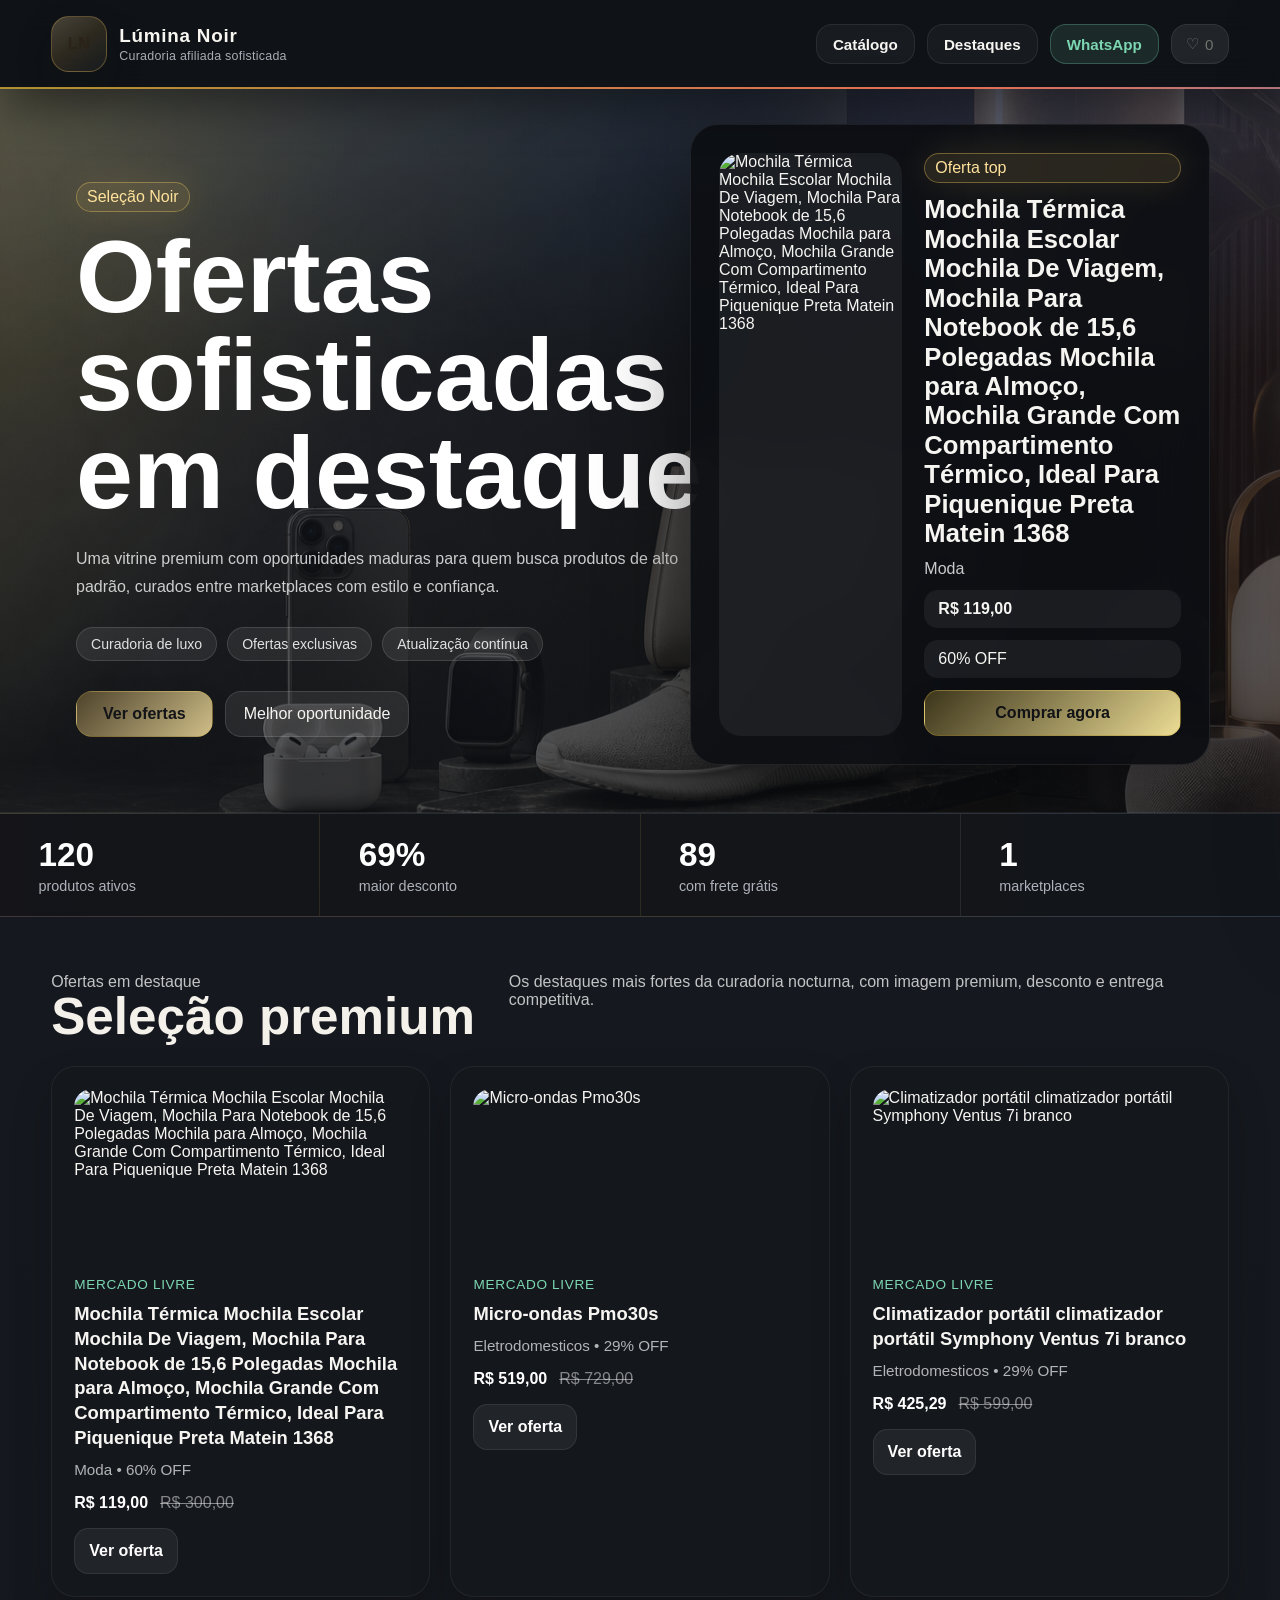
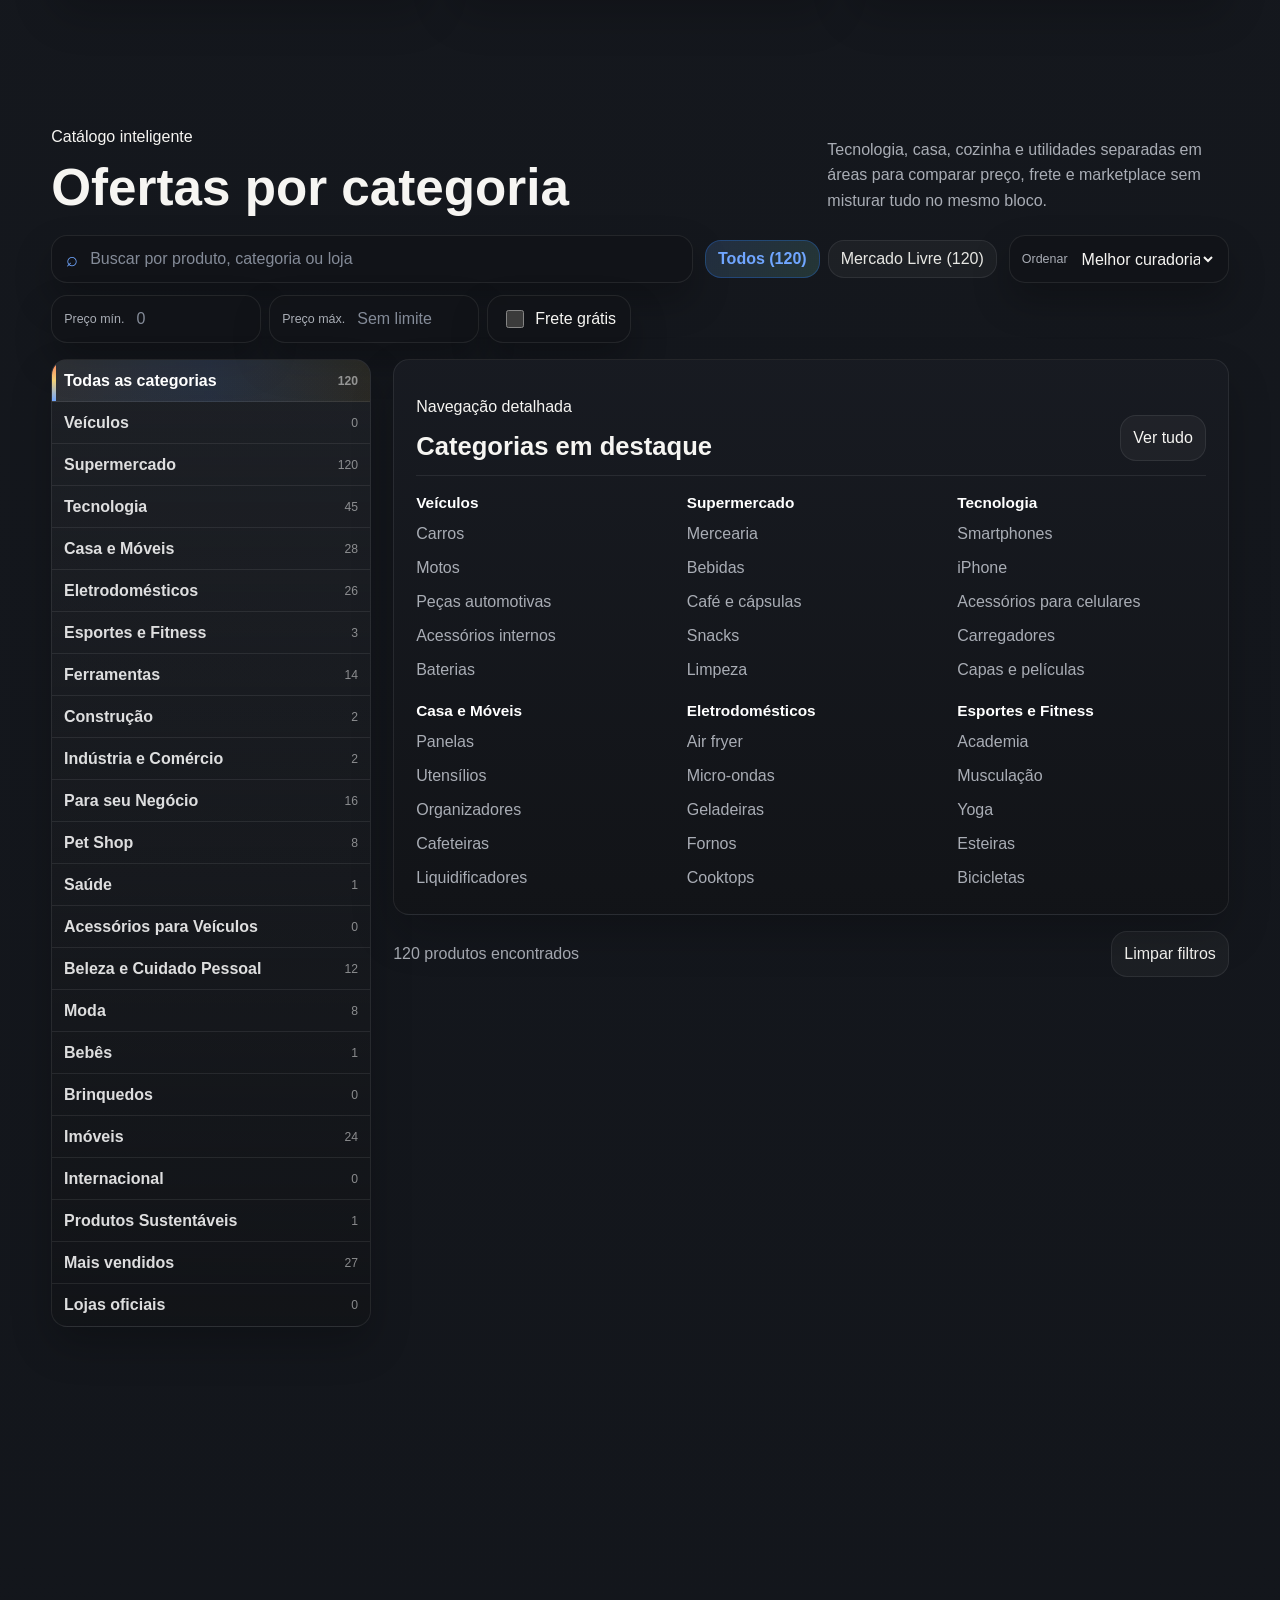
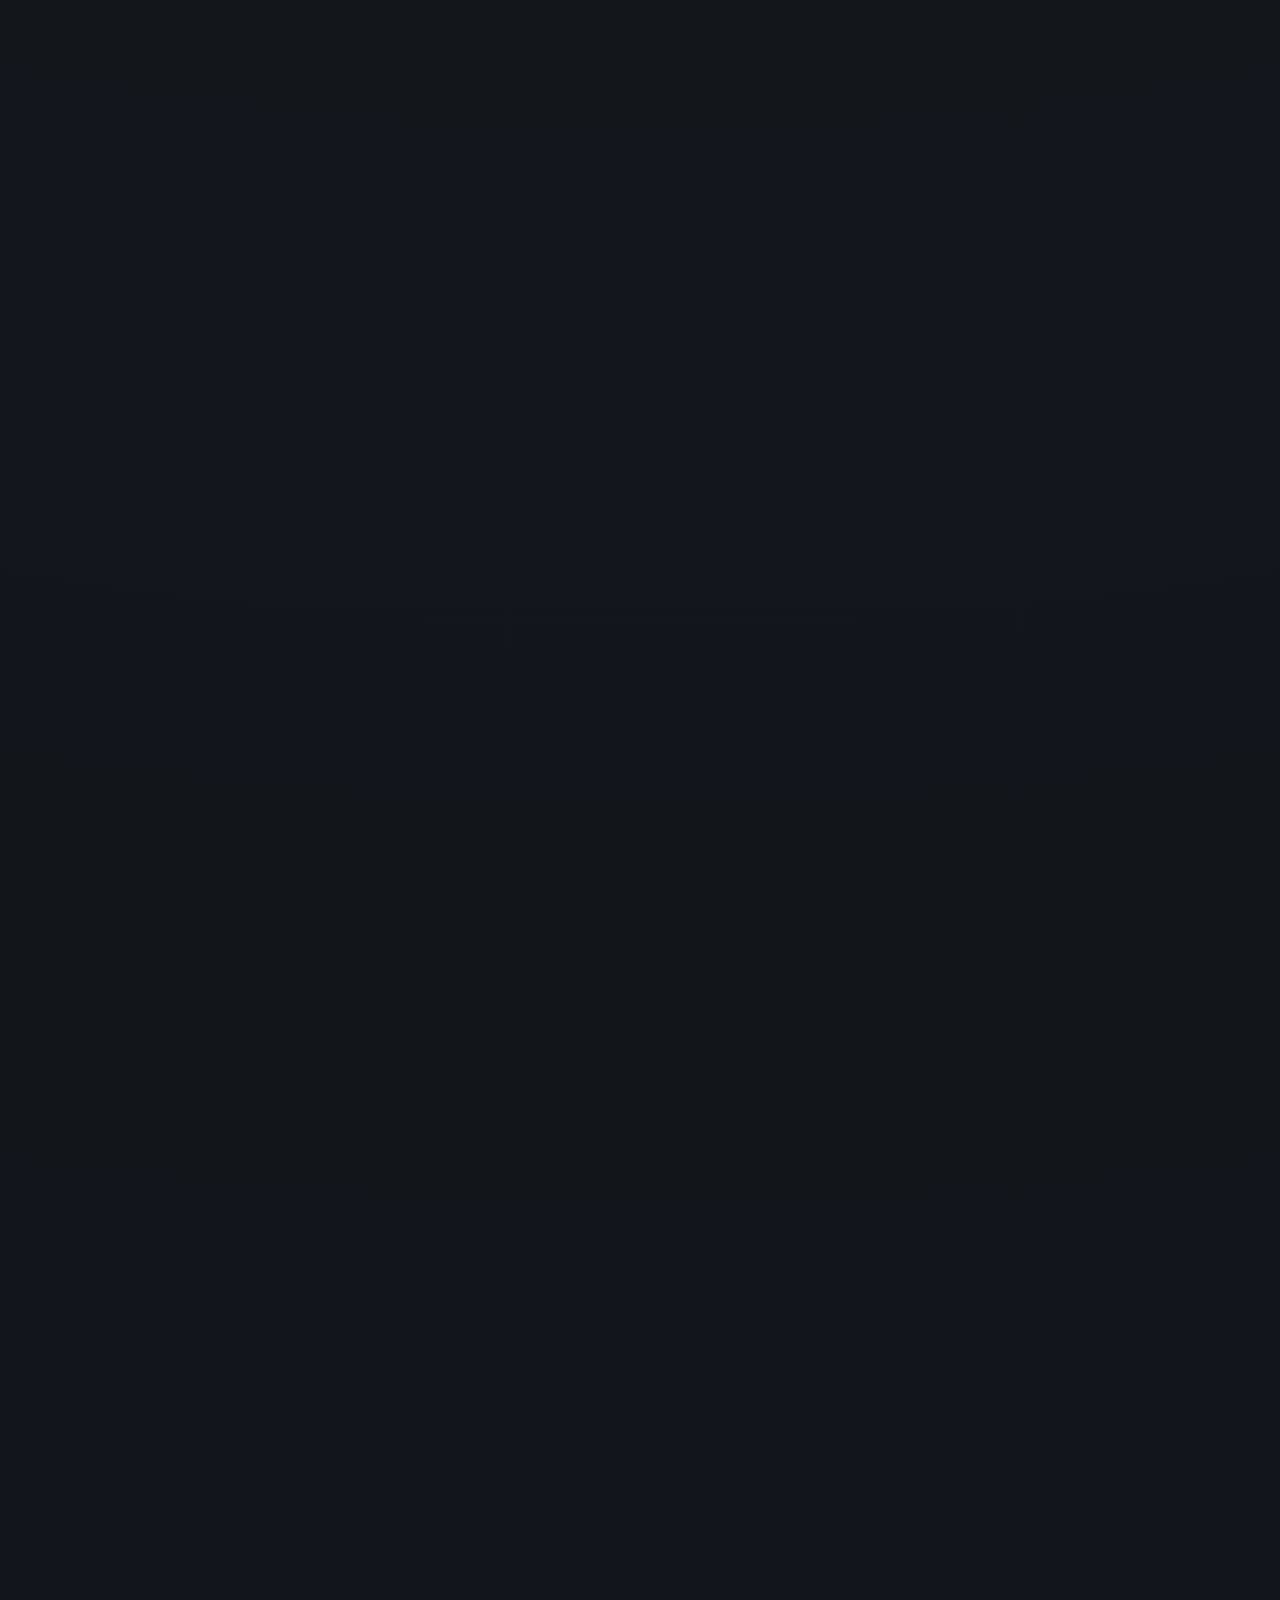
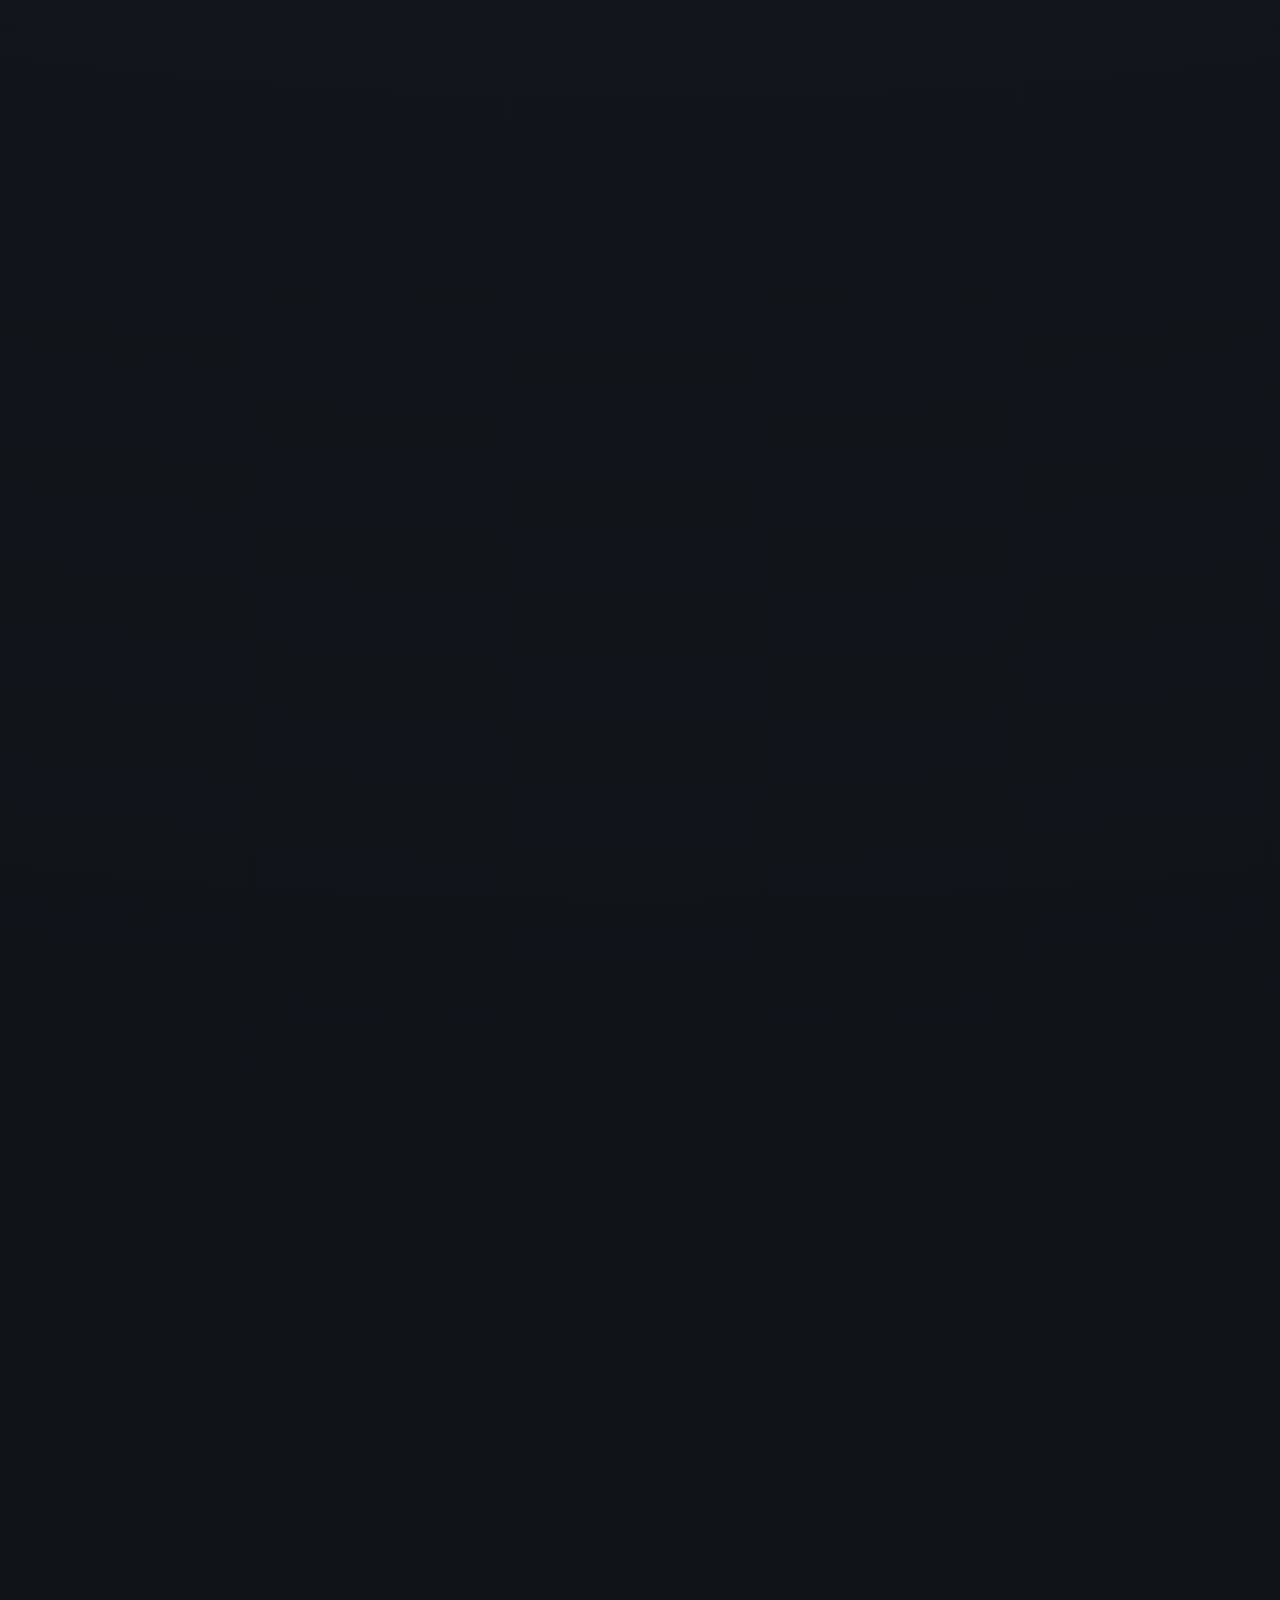
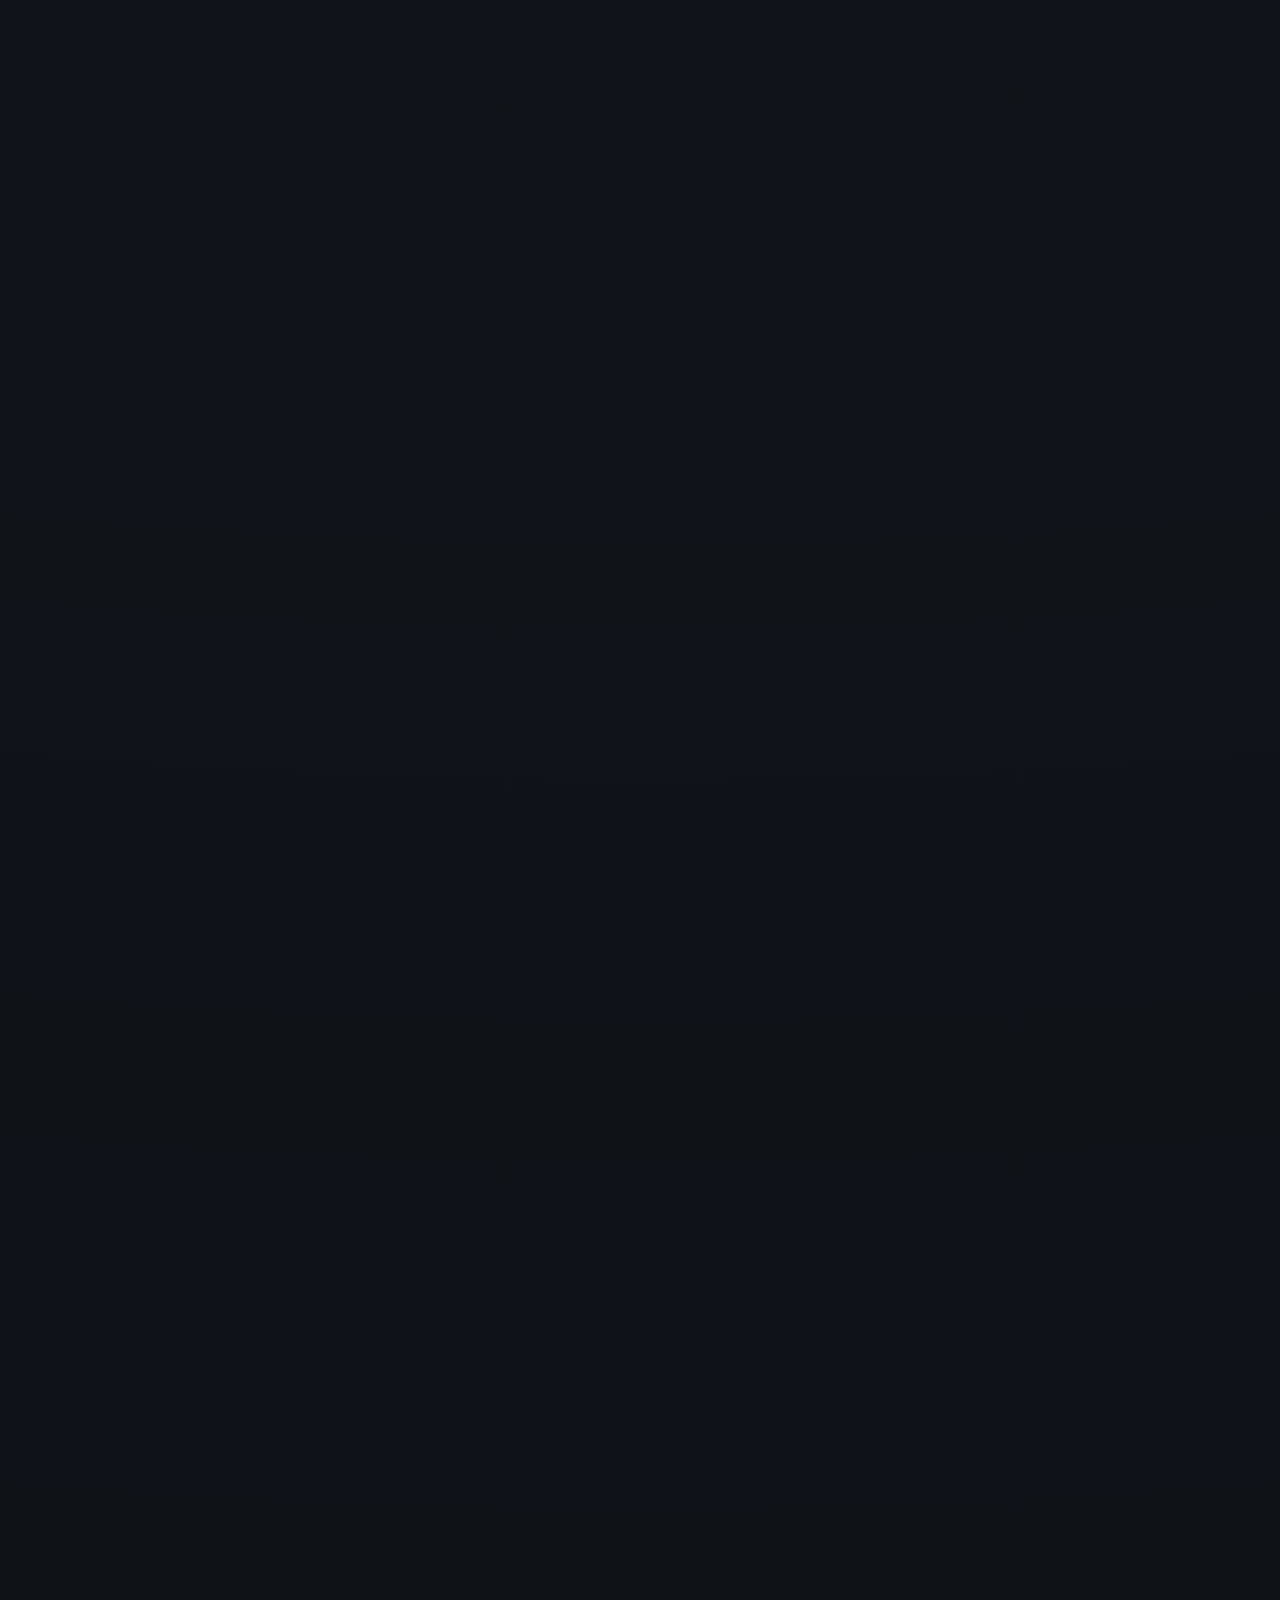
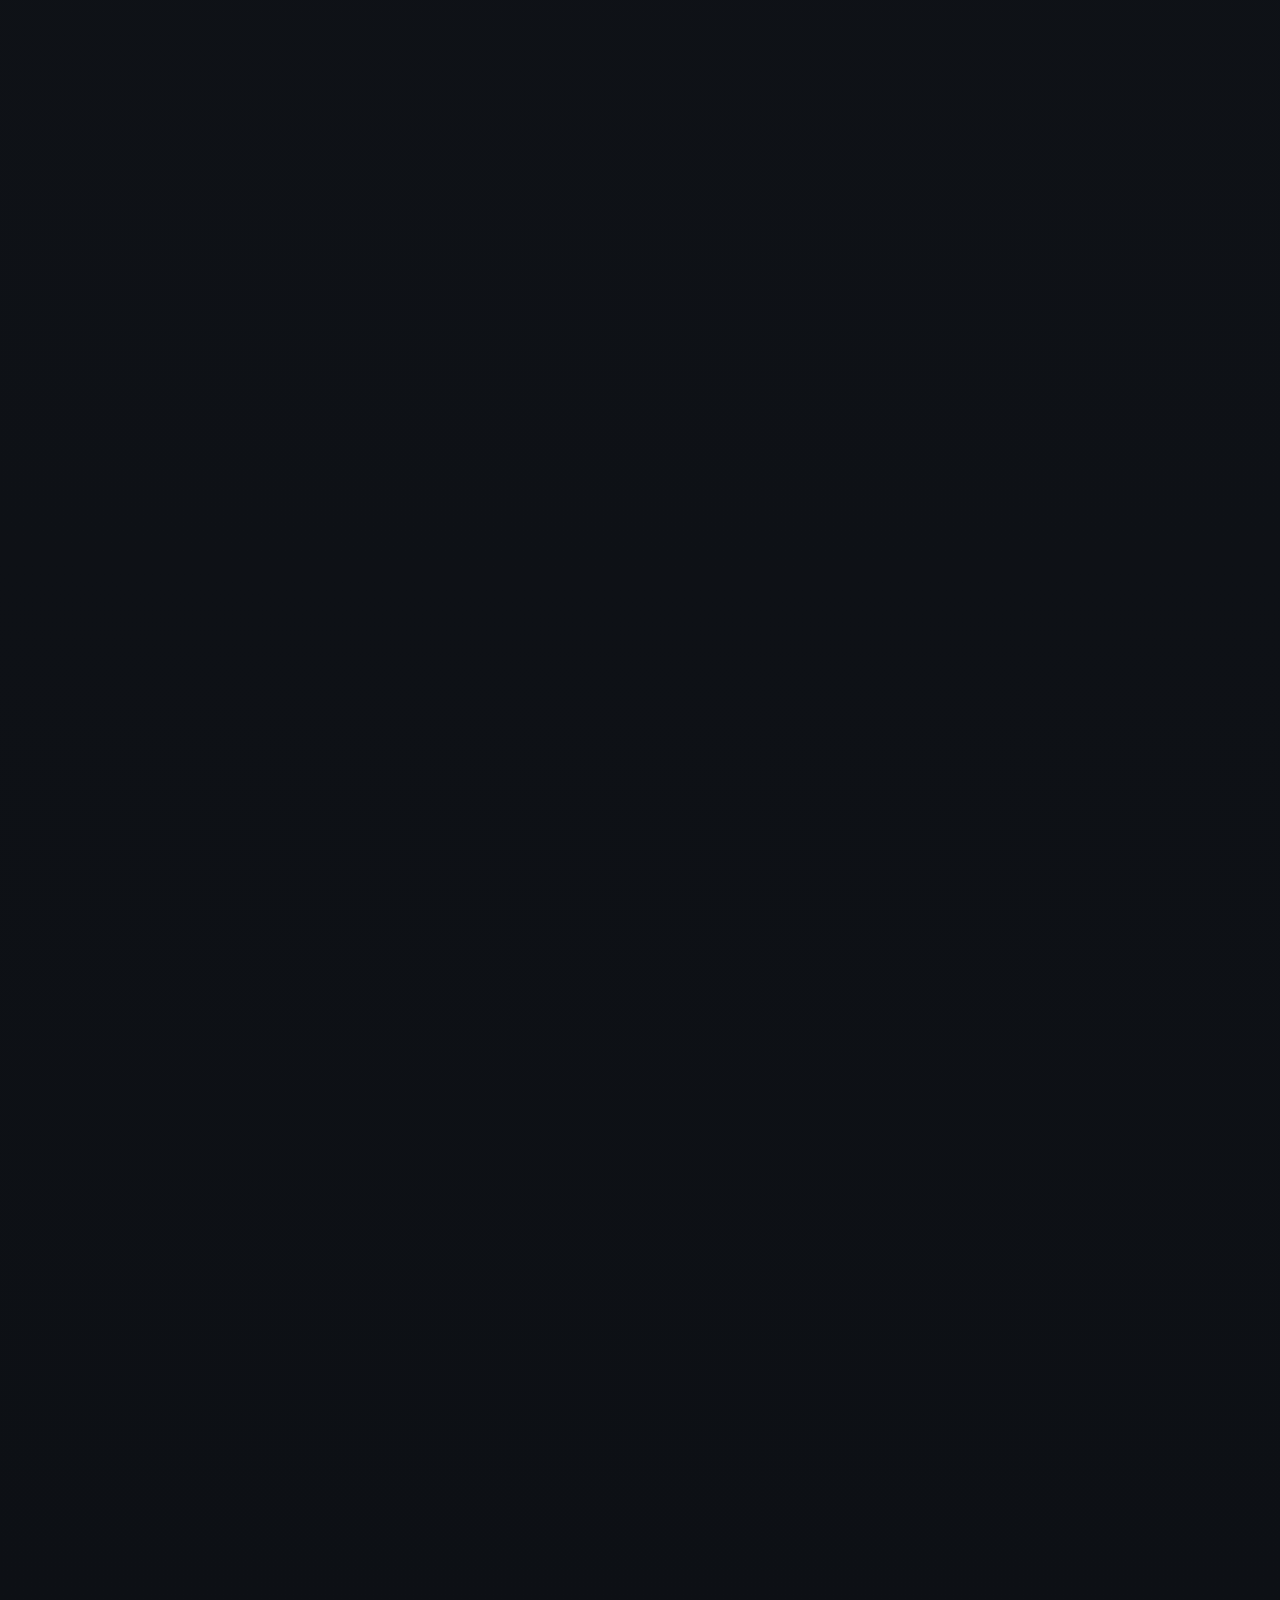
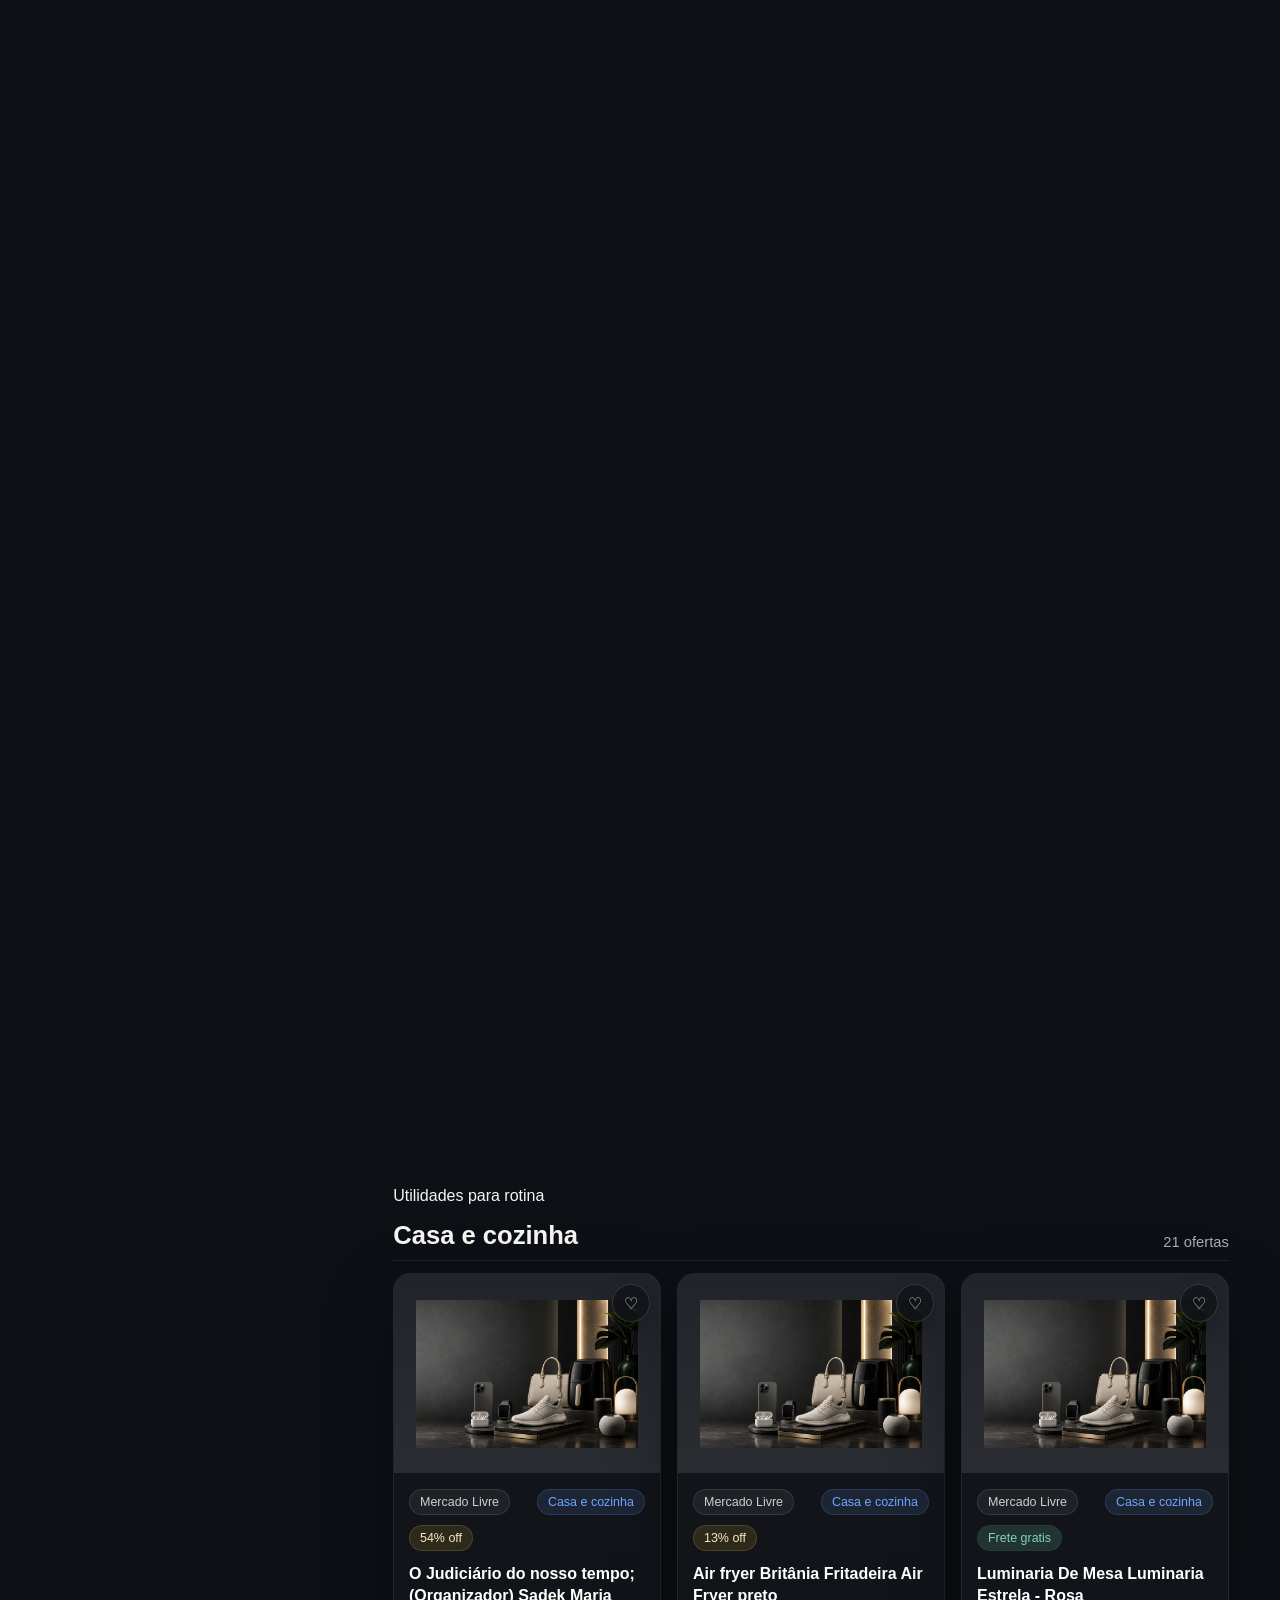
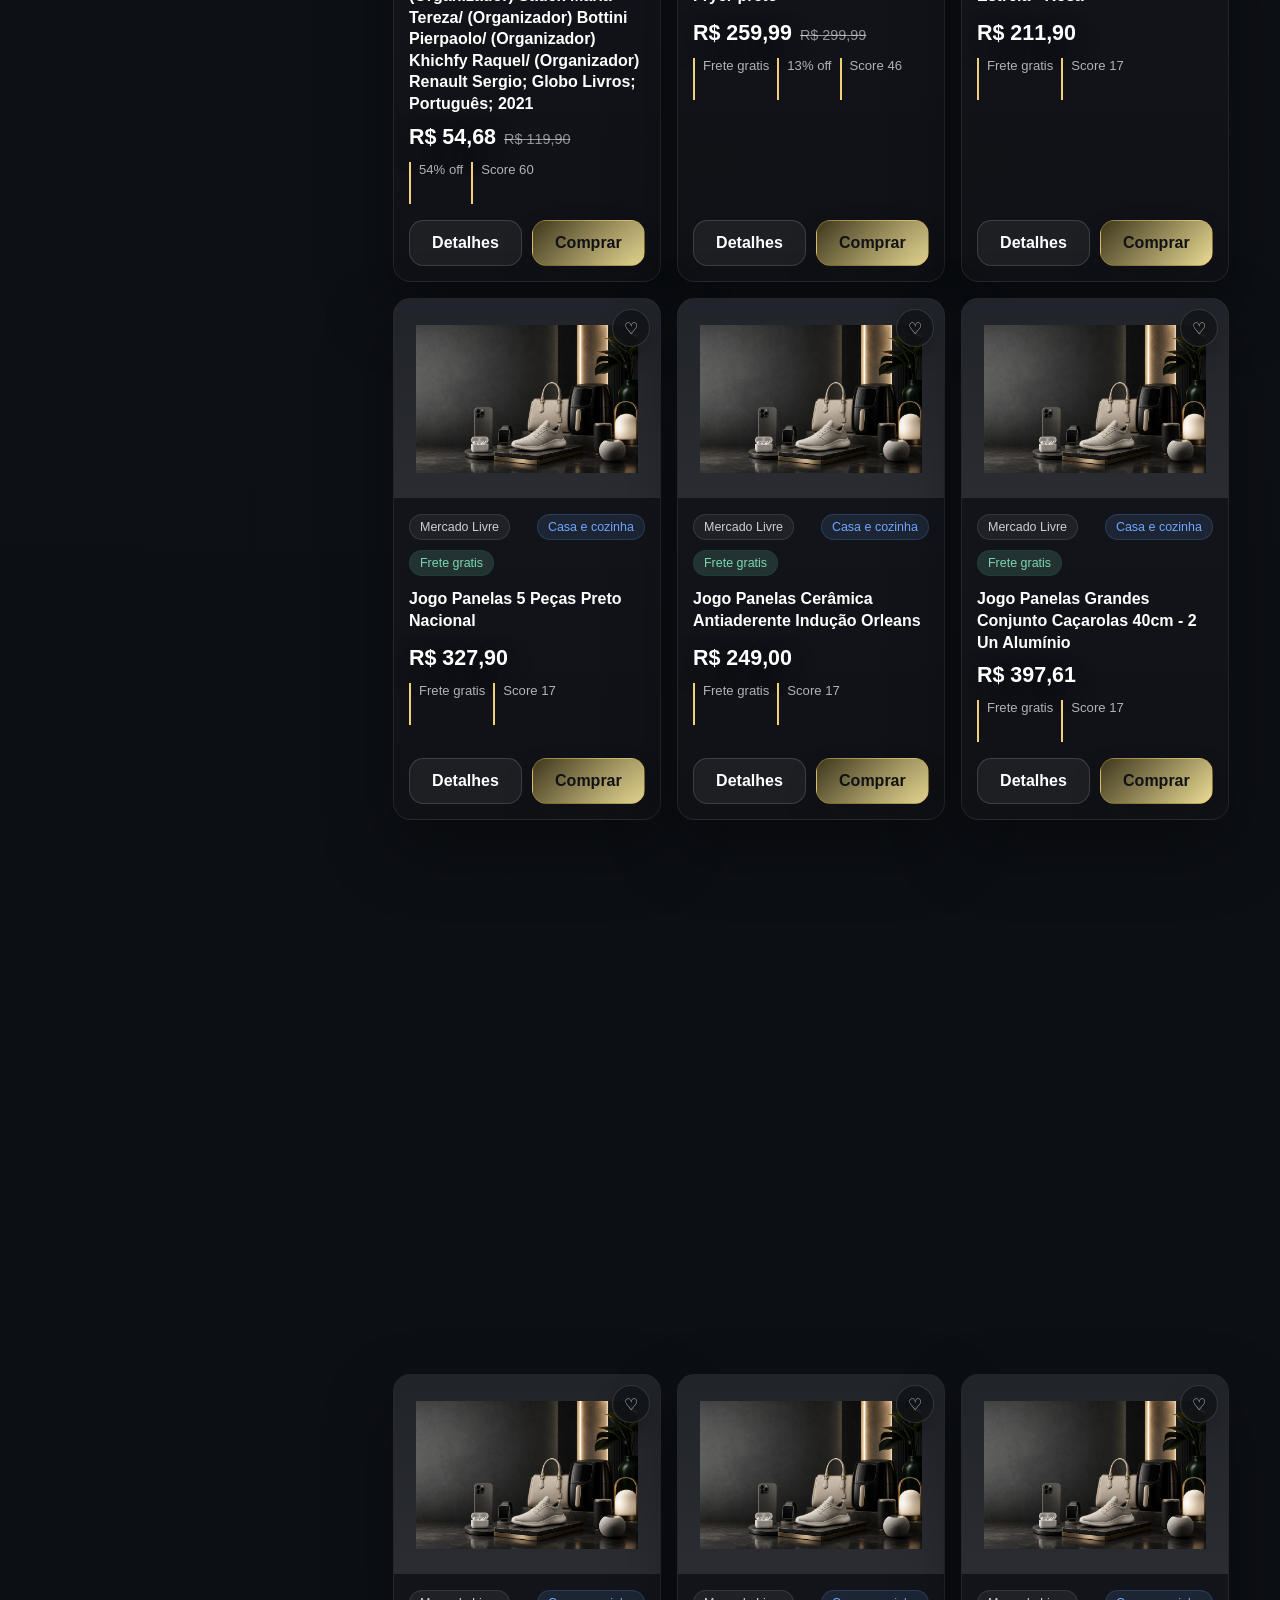
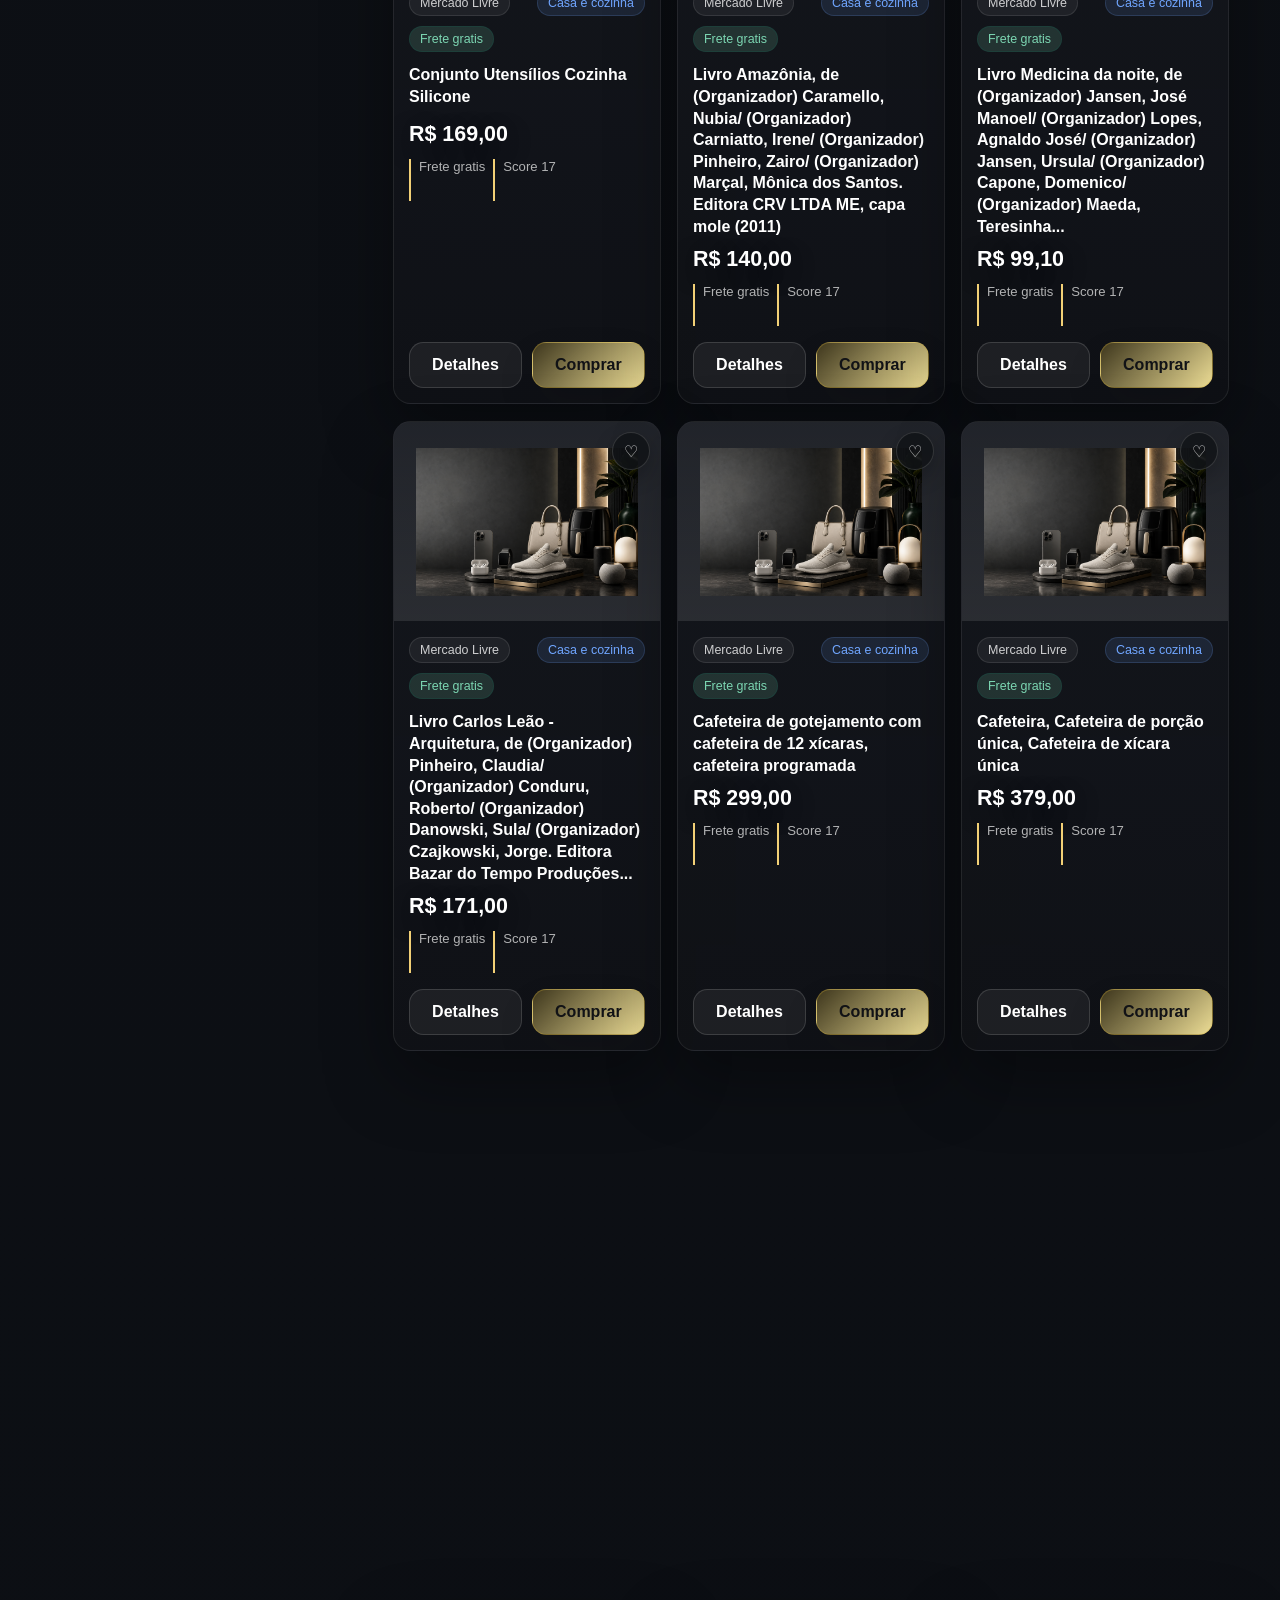
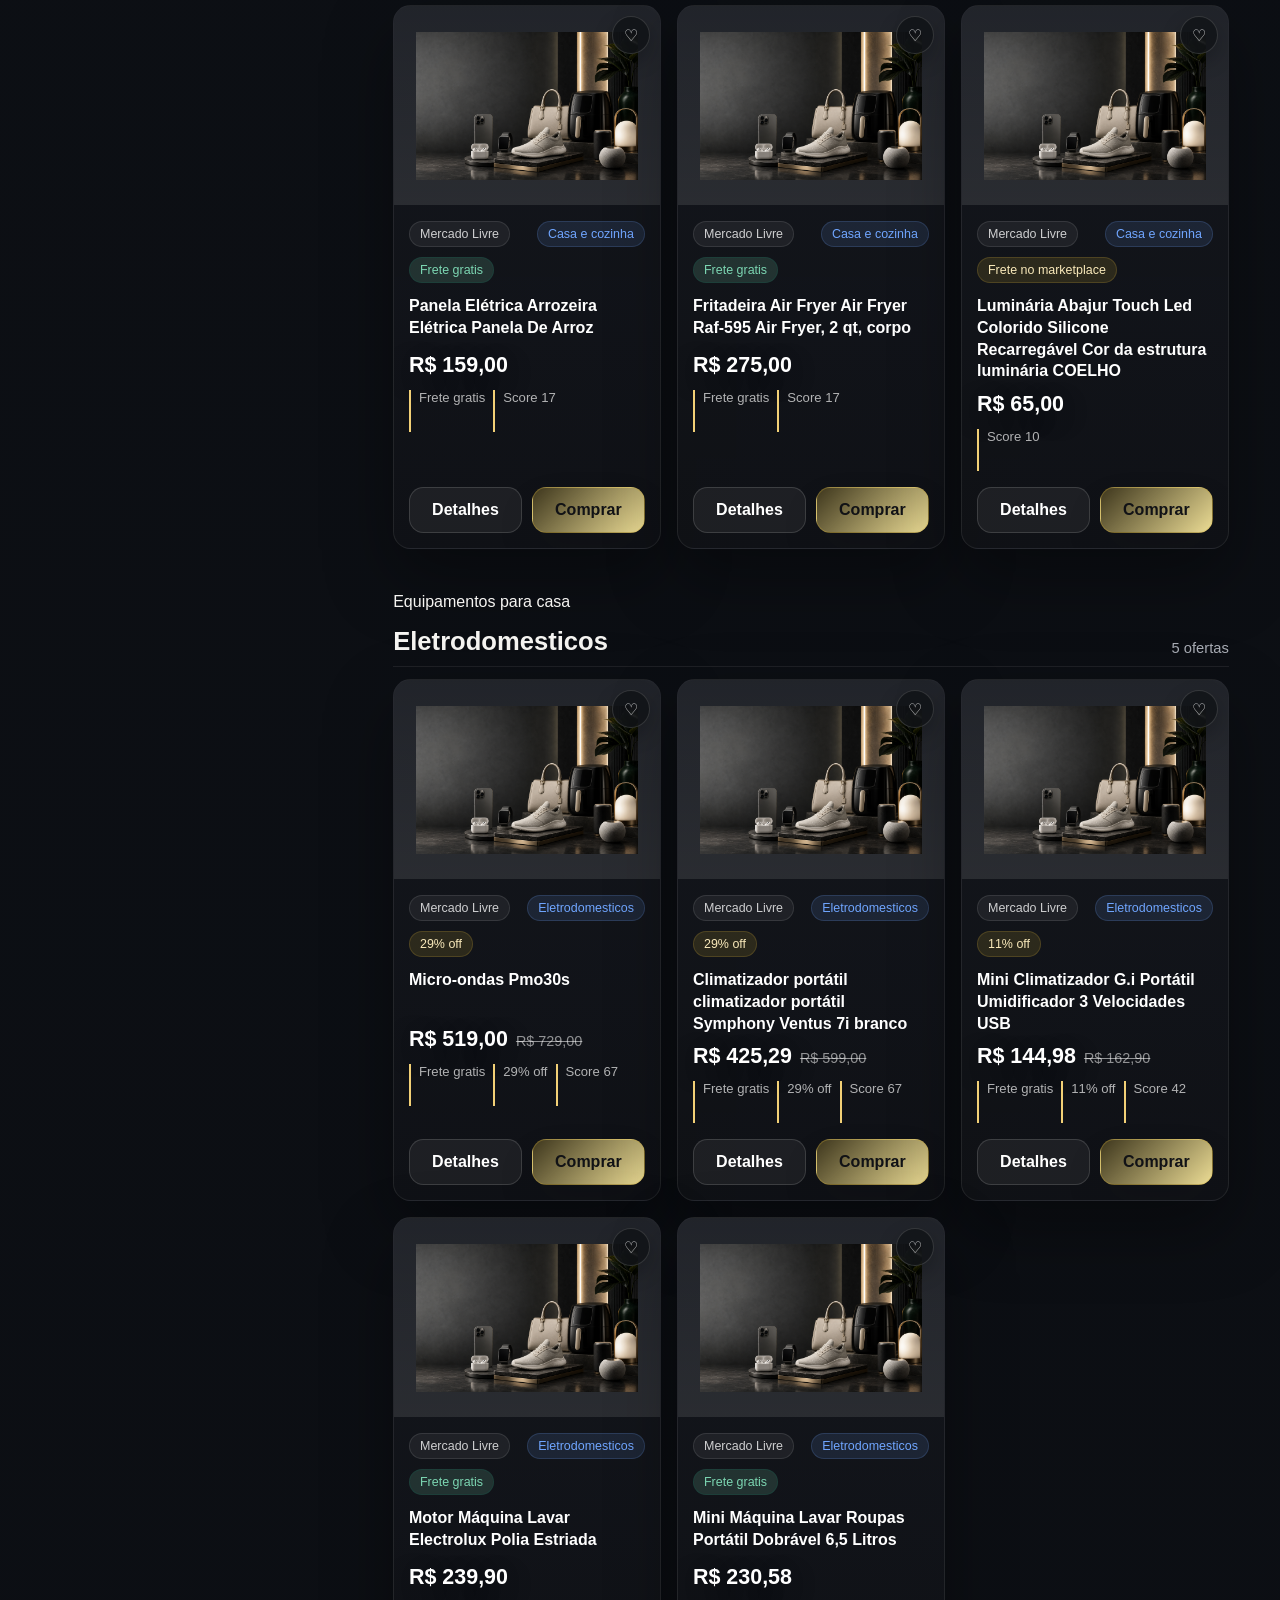
==== commit 2cf6b79d: "Publicar antes de minerar, corrigir WhatsApp e priorizar lojas/ofertas - Workflow: publish roda ante" ====
--- a/site/index.html
+++ b/site/index.html
@@ -3,20 +3,20 @@
   <head>
     <meta charset="utf-8">
     <meta name="viewport" content="width=device-width, initial-scale=1">
-    <title>Lúmina Prime | Ofertas premium selecionadas</title>
+    <title>Lúmina Noir | Ofertas premium selecionadas</title>
     <meta
       name="description"
-      content="Loja afiliada premium com ofertas selecionadas do Mercado Livre, Shopee, Amazon e AliExpress."
+      content="Loja afiliada premium dark com ofertas selecionadas do Mercado Livre, Shopee, Amazon e AliExpress."
     >
     <link rel="stylesheet" href="styles.css">
   </head>
   <body>
     <header class="topbar" aria-label="Topo da loja">
-      <a class="brand" href="#catalogo" aria-label="Lúmina Prime">
-        <span class="brand-mark">LP</span>
+      <a class="brand" href="#catalogo" aria-label="Lúmina Noir">
+        <span class="brand-mark">LN</span>
         <span>
-          <strong>Lúmina Prime</strong>
-          <small>Curadoria afiliada premium</small>
+          <strong>Lúmina Noir</strong>
+          <small>Curadoria afiliada sofisticada</small>
         </span>
       </a>
 
@@ -39,22 +39,23 @@
     <main>
       <section class="storefront" id="destaques" aria-labelledby="storefrontTitle">
         <div class="storefront-copy">
-          <p class="eyebrow">Curadoria premium de ofertas</p>
-          <h1 id="storefrontTitle">Lúmina Prime</h1>
+          <p class="eyebrow">Seleção Noir</p>
+          <h1 id="storefrontTitle">Ofertas sofisticadas em destaque</h1>
           <p>
-            Uma vitrine limpa para eletrônicos, casa, moda e lifestyle, com produtos
-            selecionados por preço, desconto, reputação e potencial de conversão.
+            Uma vitrine premium com oportunidades maduras para quem busca produtos
+            de alto padrão, curados entre marketplaces com estilo e confiança.
           </p>
           <div class="storefront-proof" aria-label="Diferenciais da curadoria">
-            <span>Atualização diária</span>
-            <span>Links oficiais</span>
-            <span>Seleção por score</span>
+            <span>Curadoria de luxo</span>
+            <span>Ofertas exclusivas</span>
+            <span>Atualização contínua</span>
           </div>
           <div class="storefront-actions">
             <a class="primary-action" href="#catalogo">Ver ofertas</a>
             <button class="secondary-action" id="openBestDeal" type="button">Melhor oportunidade</button>
           </div>
         </div>
+        <div class="hero-feature" id="heroFeature" aria-label="Oferta em destaque"></div>
       </section>
 
       <section class="metrics-band" aria-label="Indicadores da vitrine">
@@ -74,6 +75,17 @@
           <strong id="metricSources">0</strong>
           <span>marketplaces</span>
         </div>
+      </section>
+
+      <section class="featured-section" aria-labelledby="featuredTitle">
+        <div class="featured-header">
+          <div>
+            <p class="eyebrow">Ofertas em destaque</p>
+            <h2 id="featuredTitle">Seleção premium</h2>
+          </div>
+          <p>Os destaques mais fortes da curadoria nocturna, com imagem premium, desconto e entrega competitiva.</p>
+        </div>
+        <div class="featured-list" id="featuredList"></div>
       </section>
 
       <section class="catalog-shell" id="catalogo" aria-labelledby="catalogTitle">
--- a/site/styles.css
+++ b/site/styles.css
@@ -1,31 +1,35 @@
 :root {
-  color-scheme: light;
-  --page: #f6f7f5;
-  --surface: #ffffff;
-  --surface-soft: #f2f5f3;
-  --surface-tint: #fbfaf7;
-  --ink: #171817;
-  --muted: #69716d;
-  --line: #dde3df;
-  --line-strong: #c4cbc6;
-  --charcoal: #151615;
-  --charcoal-soft: #252825;
-  --gold: #b6924b;
-  --gold-bright: #ffd166;
-  --gold-soft: #f5ecd8;
-  --sale: #ff4f5e;
-  --sale-soft: #fff0f1;
-  --cart-blue: #247cff;
-  --cart-blue-soft: #eef5ff;
-  --violet: #8b5cf6;
-  --emerald: #0d6f5c;
-  --emerald-soft: #e7f3ef;
-  --terracotta: #a94f3e;
-  --rose-soft: #fff0ec;
-  --shadow: 0 14px 34px rgba(23, 24, 23, 0.08);
-  --shadow-lg: 0 26px 70px rgba(23, 24, 23, 0.14);
-  --radius: 8px;
-  font-family: -apple-system, BlinkMacSystemFont, "Segoe UI", Inter, Roboto, "Helvetica Neue", sans-serif;
+  color-scheme: dark;
+  --page: #0d0f13;
+  --surface: #121418;
+  --surface-soft: #171b21;
+  --surface-tint: #1c2129;
+  --ink: #f6f5f2;
+  --muted: #a9adb5;
+  --line: rgba(255, 255, 255, 0.08);
+  --line-strong: rgba(255, 255, 255, 0.14);
+  --charcoal: #f6f5f2;
+  --charcoal-soft: #d8d8d2;
+  --gold: #d4af37;
+  --gold-bright: #f2d076;
+  --gold-soft: rgba(212, 175, 55, 0.16);
+  --sale: #ff7a5c;
+  --sale-soft: rgba(255, 122, 92, 0.16);
+  --cart-blue: #70a6ff;
+  --cart-blue-soft: rgba(112, 166, 255, 0.16);
+  --emerald: #7cd6b2;
+  --emerald-soft: rgba(124, 214, 178, 0.16);
+  --terracotta: #d38a6e;
+  --rose-soft: rgba(255, 226, 214, 0.18);
+  --shadow: 0 16px 48px rgba(23, 24, 23, 0.12);
+  --shadow-lg: 0 28px 88px rgba(23, 24, 23, 0.18);
+  --radius: 16px;
+  --accent: #b6914e;
+  --accent-soft: rgba(182, 146, 78, 0.12);
+  --surface-strong: #f8f4ea;
+  --text-muted: #6f746f;
+  --border-strong: rgba(190, 161, 109, 0.22);
+  font-family: Inter, -apple-system, BlinkMacSystemFont, "Segoe UI", Roboto, "Helvetica Neue", sans-serif;
 }
 
 * {
@@ -38,8 +42,8 @@
 
 body {
   margin: 0;
-  background:
-    linear-gradient(180deg, #fff8f1 0%, #ffffff 28%, #f6fbff 58%, #f8f7f2 100%);
+  min-height: 100vh;
+  background: radial-gradient(circle at top, #16191f 0%, #0d1015 36%, #0a0c11 100%);
   color: var(--ink);
 }
 
@@ -74,14 +78,12 @@
   align-items: center;
   justify-content: space-between;
   gap: 24px;
-  min-height: 76px;
-  padding: 14px clamp(20px, 4vw, 58px);
-  border-bottom: 1px solid rgba(221, 227, 223, 0.72);
-  background:
-    linear-gradient(90deg, rgba(255, 79, 94, 0.05), rgba(36, 124, 255, 0.05), rgba(255, 209, 102, 0.08)),
-    rgba(255, 255, 255, 0.9);
-  backdrop-filter: blur(22px);
-  box-shadow: 0 8px 28px rgba(23, 24, 23, 0.05);
+  min-height: 78px;
+  padding: 16px clamp(20px, 4vw, 58px);
+  border-bottom: 1px solid rgba(255, 255, 255, 0.08);
+  background: rgba(15, 18, 22, 0.86);
+  backdrop-filter: blur(16px);
+  box-shadow: 0 18px 46px rgba(0, 0, 0, 0.45);
 }
 
 .topbar::after {
@@ -91,7 +93,7 @@
   bottom: -1px;
   left: 0;
   height: 2px;
-  background: linear-gradient(90deg, var(--sale), var(--gold-bright), var(--cart-blue), var(--emerald), var(--sale));
+  background: linear-gradient(90deg, rgba(212, 175, 55, 0.8), rgba(255, 122, 92, 0.88), rgba(112, 166, 255, 0.8), rgba(124, 214, 178, 0.8), rgba(212, 175, 55, 0.8));
   background-size: 300% 100%;
   animation: premiumFlow 9s linear infinite;
 }
@@ -106,24 +108,23 @@
 .brand-mark {
   display: grid;
   place-items: center;
-  flex: 0 0 48px;
-  width: 48px;
-  height: 48px;
-  border-radius: var(--radius);
-  border: 1px solid rgba(182, 146, 75, 0.56);
-  background:
-    linear-gradient(145deg, rgba(255, 209, 102, 0.28), rgba(36, 124, 255, 0.08), rgba(255, 255, 255, 0)),
-    var(--charcoal);
-  color: #f5ecd8;
+  flex: 0 0 56px;
+  width: 56px;
+  height: 56px;
+  border-radius: 18px;
+  border: 1px solid rgba(182, 146, 75, 0.42);
+  background: linear-gradient(145deg, rgba(255, 229, 170, 0.24), rgba(182, 146, 75, 0.18), rgba(255, 255, 255, 0.04));
+  color: #2b2317;
   font-weight: 900;
-  letter-spacing: 0;
-  box-shadow: 0 12px 28px rgba(23, 24, 23, 0.18);
+  letter-spacing: 0.05em;
+  box-shadow: 0 18px 38px rgba(23, 24, 23, 0.16);
 }
 
 .brand strong {
   display: block;
-  font-size: 1.12rem;
-  letter-spacing: 0;
+  font-size: 1.18rem;
+  letter-spacing: 0.04em;
+  color: #f8f6f1;
 }
 
 .brand small {
@@ -131,14 +132,15 @@
   margin-top: 2px;
   color: var(--muted);
   font-size: 0.78rem;
+  letter-spacing: 0.02em;
 }
 
 .nav-actions {
   display: flex;
   align-items: center;
-  gap: 10px;
-  color: var(--muted);
-  font-size: 0.94rem;
+  gap: 12px;
+  color: var(--text-muted);
+  font-size: 0.95rem;
 }
 
 .nav-actions a,
@@ -150,9 +152,9 @@
 .category-button,
 .source-filter {
   min-height: 40px;
-  border: 1px solid var(--line);
+  border: 1px solid rgba(255, 255, 255, 0.08);
   border-radius: var(--radius);
-  background: rgba(255, 255, 255, 0.78);
+  background: rgba(255, 255, 255, 0.04);
   cursor: pointer;
   transition: border-color 180ms ease, background 180ms ease, color 180ms ease, transform 180ms ease, box-shadow 180ms ease;
 }
@@ -160,12 +162,14 @@
 .nav-actions a {
   display: inline-flex;
   align-items: center;
-  padding: 0 14px;
+  padding: 0 16px;
+  font-weight: 700;
+  color: var(--ink);
 }
 
 .nav-actions .whatsapp-channel-link {
-  border-color: rgba(13, 111, 92, 0.24);
-  background: var(--emerald-soft);
+  border-color: rgba(124, 214, 178, 0.28);
+  background: rgba(124, 214, 178, 0.12);
   color: var(--emerald);
   font-weight: 800;
 }
@@ -176,7 +180,8 @@
   justify-content: center;
   gap: 6px;
   min-width: 58px;
-  padding: 0 10px;
+  padding: 0 14px;
+  background: rgba(255, 255, 255, 0.08);
 }
 
 .nav-actions a:hover,
@@ -187,10 +192,10 @@
 .drawer-close:hover,
 .category-button:hover,
 .source-filter:hover {
-  border-color: rgba(182, 146, 75, 0.78);
-  background: var(--surface);
+  border-color: rgba(212, 175, 55, 0.8);
+  background: rgba(255, 255, 255, 0.08);
   color: var(--ink);
-  box-shadow: 0 8px 24px rgba(23, 24, 23, 0.08);
+  box-shadow: 0 12px 28px rgba(0, 0, 0, 0.24);
 }
 
 .storefront {
@@ -198,12 +203,14 @@
   isolation: isolate;
   display: flex;
   align-items: flex-end;
-  min-height: min(680px, calc(100svh - 112px));
+  min-height: min(720px, calc(100svh - 112px));
   padding: clamp(44px, 6vw, 84px) clamp(20px, 6vw, 76px);
   overflow: hidden;
-  border-bottom: 1px solid var(--line);
-  background: var(--charcoal);
-  color: #ffffff;
+  border-bottom: 1px solid rgba(255, 255, 255, 0.08);
+  background: radial-gradient(circle at top left, rgba(212, 175, 55, 0.14), transparent 24%),
+    radial-gradient(circle at 80% 20%, rgba(112, 166, 255, 0.14), transparent 22%),
+    linear-gradient(180deg, #14181f 0%, #111418 100%);
+  color: #f6f5f2;
 }
 
 .storefront::before {
@@ -212,6 +219,7 @@
   inset: -5%;
   z-index: -2;
   background: url("assets/lumina-prime-hero.png") center right / cover no-repeat;
+  opacity: 0.28;
   transform: translate3d(0, var(--hero-shift, 0px), 0) scale(1.06);
   will-change: transform;
 }
@@ -222,10 +230,10 @@
   inset: 0;
   z-index: -1;
   background:
-    linear-gradient(90deg, rgba(11, 12, 11, 0.94) 0%, rgba(17, 18, 17, 0.78) 38%, rgba(17, 18, 17, 0.2) 78%),
-    linear-gradient(180deg, rgba(255, 79, 94, 0.16) 0%, transparent 30%, rgba(36, 124, 255, 0.18) 100%),
-    linear-gradient(135deg, rgba(255, 209, 102, 0.18), transparent 36%, rgba(13, 111, 92, 0.16));
-  box-shadow: inset 0 -1px rgba(255, 209, 102, 0.54);
+    linear-gradient(135deg, rgba(212, 175, 55, 0.16), transparent 36%),
+    linear-gradient(180deg, rgba(112, 166, 255, 0.12), transparent 38%),
+    linear-gradient(240deg, rgba(255, 122, 92, 0.1), transparent 40%);
+  box-shadow: inset 0 -1px rgba(255, 255, 255, 0.08);
 }
 
 .storefront-copy {
@@ -236,13 +244,163 @@
   animation: heroEntrance 900ms cubic-bezier(0.2, 0.8, 0.2, 1) both;
 }
 
-.eyebrow {
-  margin: 0 0 12px;
+.hero-feature {
+  position: absolute;
+  right: clamp(20px, 6vw, 70px);
+  bottom: clamp(36px, 6vw, 48px);
+  z-index: 1;
+  width: min(520px, 42vw);
+  max-width: 520px;
+  min-height: 380px;
+  padding: 28px;
+  border-radius: 28px;
+  background: rgba(13, 15, 19, 0.92);
+  border: 1px solid rgba(255, 255, 255, 0.08);
+  box-shadow: 0 28px 90px rgba(0, 0, 0, 0.45);
+  backdrop-filter: blur(28px);
+}
+
+.hero-card {
+  display: grid;
+  grid-template-columns: minmax(140px, 1fr) 1.4fr;
+  gap: 22px;
+  align-items: stretch;
+  min-height: 100%;
+}
+
+.hero-card img {
+  width: 100%;
+  height: 100%;
+  object-fit: cover;
+  border-radius: 22px;
+  background: rgba(255, 255, 255, 0.06);
+}
+
+.hero-card div {
+  display: grid;
+  gap: 12px;
+}
+
+.hero-card h2 {
+  margin: 0;
+  font-size: 1.6rem;
+  line-height: 1.15;
+}
+
+.hero-card p {
+  margin: 0;
+  color: rgba(255, 255, 255, 0.78);
+}
+
+.hero-labels {
+  display: flex;
+  flex-wrap: wrap;
+  gap: 10px;
+  align-items: center;
+}
+
+.hero-labels strong,
+.hero-labels span {
+  display: inline-flex;
+  align-items: center;
+  padding: 10px 14px;
+  border-radius: 14px;
+  background: rgba(255, 255, 255, 0.06);
+}
+
+.hero-empty {
+  color: rgba(255, 255, 255, 0.72);
+  font-size: 1rem;
+}
+
+.featured-section {
+  padding: clamp(36px, 4vw, 52px) clamp(18px, 4vw, 60px);
+  margin: 0 auto;
+  max-width: 1280px;
+}
+
+.featured-header {
+  display: flex;
+  align-items: flex-start;
+  justify-content: space-between;
+  gap: 24px;
+  margin-bottom: 24px;
+  color: #f3f1ea;
+}
+
+.featured-header p {
+  margin: 4px 0 0;
+  max-width: 720px;
+  color: rgba(255, 255, 255, 0.74);
+}
+
+.featured-list {
+  display: grid;
+  grid-template-columns: repeat(3, minmax(0, 1fr));
+  gap: 20px;
+}
+
+.featured-card {
+  display: flex;
+  flex-direction: column;
+  min-height: 320px;
+  padding: 22px;
+  border-radius: 24px;
+  background: rgba(21, 24, 29, 0.94);
+  border: 1px solid rgba(255, 255, 255, 0.06);
+  box-shadow: 0 20px 40px rgba(0, 0, 0, 0.18);
+}
+
+.featured-card img {
+  width: 100%;
+  height: 170px;
+  object-fit: cover;
+  border-radius: 18px;
+  margin-bottom: 18px;
+}
+
+.featured-source {
+  margin: 0 0 10px;
   color: var(--emerald);
-  font-size: 0.76rem;
-  font-weight: 850;
+  font-size: 0.85rem;
+  letter-spacing: 0.05em;
   text-transform: uppercase;
-  letter-spacing: 0;
+}
+
+.featured-card h3 {
+  margin: 0;
+  font-size: 1.15rem;
+  line-height: 1.35;
+}
+
+.featured-meta {
+  margin: 10px 0 0;
+  color: rgba(255, 255, 255, 0.68);
+  font-size: 0.95rem;
+}
+
+.featured-pricing {
+  display: flex;
+  align-items: center;
+  gap: 12px;
+  margin: 16px 0;
+  color: #fff;
+}
+
+.featured-pricing s {
+  color: rgba(255, 255, 255, 0.48);
+}
+
+.featured-card .details-button {
+  margin-top: auto;
+  border-color: rgba(255, 255, 255, 0.08);
+  background: rgba(255, 255, 255, 0.06);
+  color: #fff;
+}
+
+.featured-empty {
+  color: rgba(255, 255, 255, 0.68);
+  grid-column: 1 / -1;
 }
 
 .storefront .eyebrow {
@@ -277,8 +435,8 @@
   max-width: 650px;
   margin: 22px 0 0;
   color: rgba(255, 255, 255, 0.78);
-  font-size: clamp(1rem, 1.4vw, 1.16rem);
-  line-height: 1.7;
+  font-size: clamp(1rem, 1.2vw, 1.16rem);
+  line-height: 1.75;
 }
 
 .storefront-proof {
@@ -292,14 +450,12 @@
   display: inline-flex;
   align-items: center;
   min-height: 34px;
-  padding: 0 12px;
-  border: 1px solid rgba(255, 255, 255, 0.24);
+  padding: 0 14px;
+  border: 1px solid rgba(255, 255, 255, 0.12);
   border-radius: 999px;
-  background:
-    linear-gradient(135deg, rgba(255, 79, 94, 0.15), rgba(36, 124, 255, 0.1)),
-    rgba(255, 255, 255, 0.1);
-  color: rgba(255, 255, 255, 0.84);
-  backdrop-filter: blur(12px);
+  background: rgba(255, 255, 255, 0.08);
+  color: rgba(255, 255, 255, 0.86);
+  backdrop-filter: blur(10px);
   font-size: 0.88rem;
   animation: proofFloat 6s ease-in-out infinite;
 }
@@ -327,33 +483,30 @@
   display: inline-flex;
   align-items: center;
   justify-content: center;
-  min-height: 44px;
+  min-height: 46px;
   border-radius: var(--radius);
 }
 
 .primary-action,
 .buy-button {
-  border: 1px solid rgba(255, 209, 102, 0.5);
-  background: linear-gradient(135deg, var(--gold-bright) 0%, #ff9f1c 38%, var(--sale) 100%);
-  color: #171817;
-  font-weight: 850;
-  box-shadow: 0 14px 30px rgba(255, 79, 94, 0.22), 0 0 0 1px rgba(255, 255, 255, 0.12) inset;
+  border: 1px solid rgba(212, 175, 55, 0.24);
+  background: linear-gradient(135deg, rgba(212, 175, 55, 0.24), rgba(255, 242, 212, 0.96));
+  color: #121418;
+  font-weight: 800;
+  box-shadow: 0 18px 38px rgba(23, 24, 23, 0.1);
   transition: border-color 180ms ease, filter 180ms ease, transform 180ms ease, box-shadow 180ms ease;
-  animation: ctaGlow 4.8s ease-in-out infinite;
 }
 
 .primary-action {
-  padding: 0 22px;
+  padding: 0 26px;
+  background: linear-gradient(135deg, rgba(182, 146, 75, 0.35), rgba(255, 233, 164, 0.8));
 }
 
 .secondary-action {
   padding: 0 18px;
-  color: #ffffff;
-  border-color: rgba(36, 124, 255, 0.38);
-  background:
-    linear-gradient(135deg, rgba(36, 124, 255, 0.26), rgba(13, 111, 92, 0.18)),
-    rgba(255, 255, 255, 0.1);
-  backdrop-filter: blur(12px);
+  color: var(--ink);
+  border-color: rgba(255, 255, 255, 0.12);
+  background: rgba(255, 255, 255, 0.08);
 }
 
 .primary-action:hover,
@@ -367,15 +520,15 @@
   display: grid;
   grid-template-columns: repeat(4, 1fr);
   gap: 1px;
-  background: linear-gradient(90deg, rgba(255, 79, 94, 0.28), rgba(255, 209, 102, 0.34), rgba(36, 124, 255, 0.28));
-  border-bottom: 1px solid var(--line);
+  background: linear-gradient(90deg, rgba(255, 122, 92, 0.12), rgba(212, 175, 55, 0.12), rgba(112, 166, 255, 0.12));
+  border-bottom: 1px solid rgba(255, 255, 255, 0.08);
 }
 
 .metrics-band div {
   position: relative;
   overflow: hidden;
-  padding: 20px clamp(14px, 3vw, 40px);
-  background: rgba(255, 255, 255, 0.94);
+  padding: 22px clamp(14px, 3vw, 40px);
+  background: rgba(18, 20, 24, 0.92);
 }
 
 .metrics-band div::before {
@@ -406,13 +559,13 @@
 
 .metrics-band strong {
   font-size: clamp(1.45rem, 2.6vw, 2.25rem);
-  color: var(--charcoal);
+  color: #fff;
   animation: metricRise 720ms ease both;
 }
 
 .metrics-band span {
   margin-top: 4px;
-  color: var(--muted);
+  color: #aeb2bb;
   font-size: 0.9rem;
 }
 
@@ -443,7 +596,7 @@
 
 .toolbar {
   display: grid;
-  grid-template-columns: minmax(240px, 1fr) minmax(260px, auto) minmax(170px, 220px);
+  grid-template-columns: minmax(240px, 1fr) minmax(240px, auto) minmax(170px, 220px);
   gap: 12px;
   align-items: center;
   margin-bottom: 12px;
@@ -456,10 +609,10 @@
   display: flex;
   align-items: center;
   min-height: 48px;
-  border: 1px solid var(--line);
+  border: 1px solid rgba(255, 255, 255, 0.08);
   border-radius: var(--radius);
-  background: rgba(255, 255, 255, 0.9);
-  box-shadow: 0 8px 22px rgba(23, 24, 23, 0.04);
+  background: rgba(18, 20, 24, 0.92);
+  box-shadow: 0 18px 36px rgba(0, 0, 0, 0.25);
   transition: border-color 180ms ease, box-shadow 180ms ease, transform 180ms ease;
 }
 
@@ -467,8 +620,8 @@
 .select-field:focus-within,
 .price-field:focus-within,
 .check-filter:hover {
-  border-color: rgba(36, 124, 255, 0.34);
-  box-shadow: 0 14px 34px rgba(36, 124, 255, 0.1);
+  border-color: rgba(112, 166, 255, 0.42);
+  box-shadow: 0 16px 36px rgba(112, 166, 255, 0.14);
   transform: translateY(-1px);
 }
 
@@ -489,13 +642,13 @@
   min-width: 0;
   border: 0;
   outline: 0;
-  color: var(--ink);
+  color: #f3f2ef;
   background: transparent;
 }
 
 .search-box input::placeholder,
 .price-field input::placeholder {
-  color: #9aa39e;
+  color: #848b98;
 }
 
 .segmented,
@@ -509,7 +662,7 @@
 .category-button {
   min-height: 38px;
   padding: 0 12px;
-  color: var(--muted);
+  color: #e7e7e3;
 }
 
 .source-filter.active,
@@ -584,13 +737,10 @@
 .category-menu {
   display: grid;
   overflow: hidden;
-  border: 1px solid rgba(23, 24, 23, 0.28);
+  border: 1px solid rgba(255, 255, 255, 0.08);
   border-radius: var(--radius);
-  background:
-    linear-gradient(180deg, rgba(36, 124, 255, 0.16), transparent 28%),
-    linear-gradient(135deg, rgba(255, 79, 94, 0.12), rgba(255, 209, 102, 0.1), rgba(13, 111, 92, 0.12)),
-    var(--charcoal);
-  box-shadow: var(--shadow);
+  background: linear-gradient(180deg, rgba(255, 255, 255, 0.04), rgba(18, 20, 24, 0.96));
+  box-shadow: 0 18px 40px rgba(0, 0, 0, 0.22);
   transform: translate3d(0, calc(var(--sidebar-shift, 0px) * -0.12), 0);
   will-change: transform;
 }
@@ -602,7 +752,7 @@
   justify-content: space-between;
   gap: 12px;
   width: 100%;
-  min-height: 38px;
+  min-height: 42px;
   border: 0;
   border-bottom: 1px solid rgba(255, 255, 255, 0.08);
   border-radius: 0;
@@ -645,8 +795,8 @@
 
 .category-menu .category-button:hover,
 .category-menu .category-button.active {
-  background: linear-gradient(90deg, rgba(255, 79, 94, 0.2), rgba(36, 124, 255, 0.12), rgba(255, 255, 255, 0.06));
-  color: #ffffff;
+  background: linear-gradient(90deg, rgba(255, 255, 255, 0.08), rgba(112, 166, 255, 0.12), rgba(212, 175, 55, 0.08));
+  color: #fff;
   transform: none;
 }
 
@@ -667,14 +817,11 @@
   position: relative;
   overflow: hidden;
   margin-bottom: 16px;
-  border: 1px solid var(--line);
+  border: 1px solid rgba(255, 255, 255, 0.08);
   border-radius: var(--radius);
-  background:
-    linear-gradient(135deg, rgba(255, 79, 94, 0.07), rgba(255, 255, 255, 0) 36%),
-    linear-gradient(315deg, rgba(36, 124, 255, 0.08), rgba(255, 255, 255, 0) 38%),
-    rgba(255, 255, 255, 0.92);
-  box-shadow: var(--shadow);
-  padding: 20px;
+  background: linear-gradient(180deg, rgba(24, 27, 34, 0.98), rgba(18, 20, 24, 0.98));
+  box-shadow: 0 20px 44px rgba(0, 0, 0, 0.2);
+  padding: 22px;
 }
 
 .category-detail-panel::before {
@@ -689,11 +836,11 @@
 
 .detail-panel-heading {
   display: flex;
-  align-items: end;
+  align-items: flex-end;
   justify-content: space-between;
   gap: 14px;
   padding-bottom: 14px;
-  border-bottom: 1px solid var(--line);
+  border-bottom: 1px solid rgba(255, 255, 255, 0.08);
 }
 
 .detail-panel-heading h3 {
@@ -714,13 +861,13 @@
 
 .detail-group h4 {
   margin: 0 0 8px;
-  color: var(--charcoal);
+  color: #fff;
   font-size: 0.96rem;
 }
 
 .detail-group div {
   display: grid;
-  gap: 5px;
+  gap: 6px;
 }
 
 .subcategory-button {
@@ -850,12 +997,10 @@
   min-width: 0;
   min-height: 100%;
   overflow: hidden;
-  border: 1px solid rgba(221, 227, 223, 0.9);
-  border-radius: var(--radius);
-  background:
-    linear-gradient(180deg, rgba(255, 255, 255, 0.98), rgba(255, 255, 255, 0.94)),
-    var(--surface);
-  box-shadow: 0 8px 24px rgba(23, 24, 23, 0.06);
+  border: 1px solid rgba(255, 255, 255, 0.08);
+  border-radius: calc(var(--radius) * 1.1);
+  background: linear-gradient(180deg, rgba(20, 23, 30, 0.96), rgba(16, 18, 22, 0.95));
+  box-shadow: 0 28px 68px rgba(0, 0, 0, 0.35);
   transition: border-color 220ms ease, box-shadow 220ms ease, transform 220ms ease;
   will-change: transform;
 }
@@ -865,15 +1010,15 @@
   position: absolute;
   inset: 0;
   z-index: 1;
-  background: linear-gradient(120deg, transparent 0%, rgba(255, 255, 255, 0.36) 38%, transparent 62%);
+  background: linear-gradient(120deg, transparent 0%, rgba(255, 255, 255, 0.08) 38%, transparent 62%);
   transform: translateX(-130%);
   pointer-events: none;
 }
 
 .product-card:hover {
-  border-color: rgba(255, 79, 94, 0.5);
-  box-shadow: 0 22px 60px rgba(255, 79, 94, 0.14), 0 10px 28px rgba(36, 124, 255, 0.08);
-  transform: translateY(-5px);
+  border-color: rgba(182, 146, 75, 0.4);
+  box-shadow: 0 32px 76px rgba(23, 24, 23, 0.12);
+  transform: translateY(-4px);
 }
 
 .product-card:hover::before {
@@ -889,11 +1034,12 @@
   place-items: center;
   width: 38px;
   height: 38px;
-  border: 1px solid rgba(221, 227, 223, 0.82);
+  border: 1px solid rgba(255, 255, 255, 0.14);
   border-radius: 50%;
-  background: rgba(255, 255, 255, 0.92);
+  background: rgba(18, 20, 24, 0.86);
+  color: rgba(255, 255, 255, 0.86);
   cursor: pointer;
-  box-shadow: 0 8px 20px rgba(23, 24, 23, 0.08);
+  box-shadow: 0 8px 20px rgba(0, 0, 0, 0.22);
   transition: border-color 160ms ease, color 160ms ease, transform 160ms ease, background 160ms ease;
 }
 
@@ -912,10 +1058,7 @@
   width: 100%;
   aspect-ratio: 4 / 3;
   border: 0;
-  background:
-    linear-gradient(135deg, rgba(255, 79, 94, 0.1), transparent 36%),
-    linear-gradient(315deg, rgba(36, 124, 255, 0.12), transparent 38%),
-    linear-gradient(180deg, #ffffff 0%, #f1f7ff 100%);
+  background: linear-gradient(180deg, rgba(255, 255, 255, 0.06), rgba(255, 255, 255, 0.10));
   cursor: pointer;
   overflow: hidden;
 }
@@ -953,28 +1096,37 @@
 .discount-pill {
   display: inline-flex;
   align-items: center;
-  min-height: 24px;
-  border: 1px solid var(--line);
+  min-height: 26px;
+  border: 1px solid rgba(255, 255, 255, 0.10);
   border-radius: 999px;
-  padding: 0 9px;
-  color: var(--muted);
-  font-size: 0.75rem;
+  padding: 0 10px;
+  color: rgba(255, 255, 255, 0.78);
+  font-size: 0.78rem;
   white-space: nowrap;
 }
 
 .category-chip {
   color: var(--cart-blue);
-  background: var(--cart-blue-soft);
-  border-color: rgba(36, 124, 255, 0.2);
+  background: rgba(112, 166, 255, 0.12);
+  border-color: rgba(112, 166, 255, 0.18);
+}
+
+.source-pill {
+  background: rgba(255, 255, 255, 0.06);
 }
 
 .discount-pill {
   align-self: flex-start;
-  margin-top: 8px;
-  border-color: rgba(255, 79, 94, 0.28);
-  color: #b51d2b;
-  background: var(--sale-soft);
-  animation: badgePulse 3.8s ease-in-out infinite;
+  margin-top: 10px;
+  border-color: rgba(212, 175, 55, 0.20);
+  color: #f9e9ba;
+  background: rgba(212, 175, 55, 0.14);
+}
+
+.discount-pill.is-shipping {
+  border-color: rgba(124, 214, 178, 0.24);
+  color: #c9f0dc;
+  background: rgba(124, 214, 178, 0.11);
 }
 
 .discount-pill.is-shipping {
@@ -986,7 +1138,7 @@
 .product-card h3 {
   min-height: 48px;
   margin: 12px 0 10px;
-  color: var(--ink);
+  color: #ffffff;
   font-size: 1rem;
   line-height: 1.35;
 }
@@ -999,13 +1151,13 @@
 }
 
 .price-row strong {
-  color: var(--charcoal);
+  color: #fff;
   font-size: 1.34rem;
-  text-shadow: 0 8px 24px rgba(255, 79, 94, 0.12);
+  text-shadow: 0 8px 26px rgba(0, 0, 0, 0.34);
 }
 
 .price-row s {
-  color: #89928e;
+  color: rgba(255, 255, 255, 0.54);
   font-size: 0.9rem;
 }
 
@@ -1015,7 +1167,7 @@
   gap: 8px;
   min-height: 42px;
   margin: 12px 0 16px;
-  color: var(--muted);
+  color: rgba(255, 255, 255, 0.68);
   font-size: 0.82rem;
 }
 
@@ -1026,33 +1178,49 @@
 
 .card-actions {
   display: grid;
-  grid-template-columns: 0.9fr 1.1fr;
-  gap: 8px;
+  grid-template-columns: 1fr 1fr;
+  gap: 10px;
   margin-top: auto;
 }
 
 .details-button,
 .buy-button {
   min-width: 0;
-  padding: 0 10px;
+  padding: 12px 14px;
+  font-weight: 700;
+  border-radius: calc(var(--radius) * 0.9);
 }
 
 .details-button {
-  color: var(--ink);
+  color: #fff;
+  border: 1px solid rgba(255, 255, 255, 0.14);
+  background: rgba(255, 255, 255, 0.06);
+}
+
+.buy-button {
+  color: #111216;
+  border: 1px solid rgba(212, 175, 55, 0.32);
+  background: linear-gradient(135deg, rgba(212, 175, 55, 0.24), rgba(255, 238, 160, 0.92));
+}
+
+.details-button:hover,
+.buy-button:hover {
+  transform: translateY(-1px);
+  box-shadow: 0 15px 26px rgba(0, 0, 0, 0.24);
 }
 
 .empty-state {
-  border: 1px solid var(--line);
-  border-radius: var(--radius);
-  padding: 36px;
+  border: 1px solid rgba(255, 255, 255, 0.1);
+  border-radius: calc(var(--radius) * 1.1);
+  padding: 42px 28px;
   text-align: center;
-  color: var(--muted);
-  background: var(--surface);
+  color: rgba(255, 255, 255, 0.8);
+  background: rgba(18, 20, 24, 0.92);
 }
 
 .empty-state h3 {
   margin: 0 0 8px;
-  color: var(--ink);
+  color: #fff;
 }
 
 .drawer-backdrop {
@@ -1114,7 +1282,8 @@
 }
 
 .drawer-body {
-  padding: 24px;
+  padding: 28px;
+  background: linear-gradient(180deg, #fffdf9 0%, #f7f1e4 100%);
 }
 
 .drawer-topline {
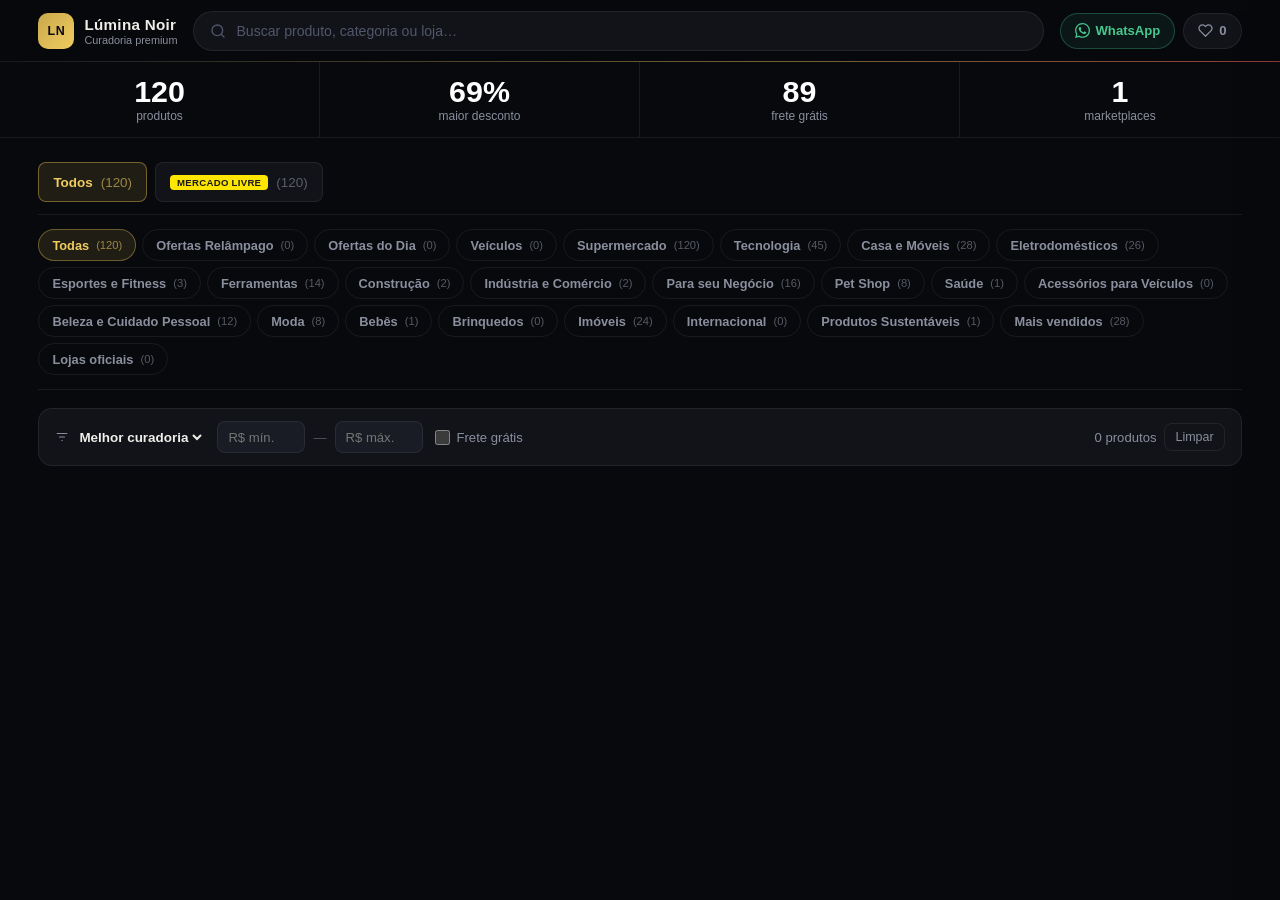
==== commit d879b208: "Redesign completo do zero: novo layout, logos reais e Ofertas do Dia Visual: - CSS totalmente reescr" ====
--- a/site/index.html
+++ b/site/index.html
@@ -4,112 +4,72 @@
     <meta charset="utf-8">
     <meta name="viewport" content="width=device-width, initial-scale=1">
     <title>Lúmina Noir | Ofertas premium selecionadas</title>
-    <meta
-      name="description"
-      content="Loja afiliada premium dark com ofertas selecionadas do Mercado Livre, Shopee, Amazon e AliExpress."
-    >
+    <meta name="description" content="Curadoria premium de ofertas do Mercado Livre, Amazon, AliExpress e Shopee com descontos reais.">
     <link rel="stylesheet" href="styles.css">
   </head>
   <body>
-    <header class="topbar" aria-label="Topo da loja">
+
+    <!-- TOPBAR -->
+    <header class="topbar">
       <a class="brand" href="#catalogo" aria-label="Lúmina Noir">
-        <span class="brand-mark">LN</span>
-        <span>
+        <span class="brand-icon">LN</span>
+        <span class="brand-text">
           <strong>Lúmina Noir</strong>
-          <small>Curadoria afiliada sofisticada</small>
+          <small>Curadoria premium</small>
         </span>
       </a>
 
-      <nav class="nav-actions" aria-label="Ações principais">
-        <a href="#catalogo">Catálogo</a>
-        <a href="#destaques">Destaques</a>
-        <a
-          class="whatsapp-channel-link"
-          href="https://whatsapp.com/channel/0029Vb6G99PK0IBmcPVy8s2w"
-          target="_blank"
-          rel="noopener noreferrer"
-        >WhatsApp</a>
-        <button class="icon-button" id="favoritesButton" type="button" aria-label="Abrir favoritos">
-          <span aria-hidden="true">♡</span>
+      <label class="search-bar" aria-label="Buscar produtos">
+        <svg width="16" height="16" viewBox="0 0 24 24" fill="none" stroke="currentColor" stroke-width="2" stroke-linecap="round" stroke-linejoin="round" aria-hidden="true">
+          <circle cx="11" cy="11" r="8"/><path d="m21 21-4.35-4.35"/>
+        </svg>
+        <input id="searchInput" type="search" placeholder="Buscar produto, categoria ou loja…" autocomplete="off">
+      </label>
+
+      <nav class="topbar-nav">
+        <a class="nav-wpp" href="https://whatsapp.com/channel/0029Vb6G99PK0IBmcPVy8s2w" target="_blank" rel="noopener noreferrer">
+          <svg width="15" height="15" viewBox="0 0 24 24" fill="currentColor" aria-hidden="true"><path d="M17.472 14.382c-.297-.149-1.758-.867-2.03-.967-.273-.099-.471-.148-.67.15-.197.297-.767.966-.94 1.164-.173.199-.347.223-.644.075-.297-.15-1.255-.463-2.39-1.475-.883-.788-1.48-1.761-1.653-2.059-.173-.297-.018-.458.13-.606.134-.133.298-.347.446-.52.149-.174.198-.298.298-.497.099-.198.05-.371-.025-.52-.075-.149-.669-1.612-.916-2.207-.242-.579-.487-.5-.669-.51-.173-.008-.371-.01-.57-.01-.198 0-.52.074-.792.372-.272.297-1.04 1.016-1.04 2.479 0 1.462 1.065 2.875 1.213 3.074.149.198 2.096 3.2 5.077 4.487.709.306 1.262.489 1.694.625.712.227 1.36.195 1.871.118.571-.085 1.758-.719 2.006-1.413.248-.694.248-1.289.173-1.413-.074-.124-.272-.198-.57-.347m-5.421 7.403h-.004a9.87 9.87 0 01-5.031-1.378l-.361-.214-3.741.982.998-3.648-.235-.374a9.86 9.86 0 01-1.51-5.26c.001-5.45 4.436-9.884 9.888-9.884 2.64 0 5.122 1.03 6.988 2.898a9.825 9.825 0 012.893 6.994c-.003 5.45-4.437 9.884-9.885 9.884m8.413-18.297A11.815 11.815 0 0012.05 0C5.495 0 .16 5.335.157 11.892c0 2.096.547 4.142 1.588 5.945L.057 24l6.305-1.654a11.882 11.882 0 005.683 1.448h.005c6.554 0 11.89-5.335 11.893-11.893a11.821 11.821 0 00-3.48-8.413z"/></svg>
+          WhatsApp
+        </a>
+        <button class="nav-fav" id="favoritesButton" type="button" aria-label="Favoritos">
+          <svg width="15" height="15" viewBox="0 0 24 24" fill="none" stroke="currentColor" stroke-width="2" stroke-linecap="round" stroke-linejoin="round" aria-hidden="true"><path d="M20.84 4.61a5.5 5.5 0 0 0-7.78 0L12 5.67l-1.06-1.06a5.5 5.5 0 0 0-7.78 7.78l1.06 1.06L12 21.23l7.78-7.78 1.06-1.06a5.5 5.5 0 0 0 0-7.78z"/></svg>
           <span id="favoriteCount">0</span>
         </button>
       </nav>
     </header>
 
     <main>
-      <section class="storefront" id="destaques" aria-labelledby="storefrontTitle">
-        <div class="storefront-copy">
-          <p class="eyebrow">Seleção Noir</p>
-          <h1 id="storefrontTitle">Ofertas sofisticadas em destaque</h1>
-          <p>
-            Uma vitrine premium com oportunidades maduras para quem busca produtos
-            de alto padrão, curados entre marketplaces com estilo e confiança.
-          </p>
-          <div class="storefront-proof" aria-label="Diferenciais da curadoria">
-            <span>Curadoria de luxo</span>
-            <span>Ofertas exclusivas</span>
-            <span>Atualização contínua</span>
-          </div>
-          <div class="storefront-actions">
-            <a class="primary-action" href="#catalogo">Ver ofertas</a>
-            <button class="secondary-action" id="openBestDeal" type="button">Melhor oportunidade</button>
-          </div>
+
+      <!-- METRICS -->
+      <div class="metrics-band" aria-label="Indicadores">
+        <div><strong id="metricProducts">0</strong><span>produtos</span></div>
+        <div><strong id="metricDiscount">0%</strong><span>maior desconto</span></div>
+        <div><strong id="metricShipping">0</strong><span>frete grátis</span></div>
+        <div><strong id="metricSources">0</strong><span>marketplaces</span></div>
+      </div>
+
+      <!-- OFERTAS DO DIA -->
+      <section class="deals-section" id="dailyDealsSection" hidden aria-labelledby="dealsBadge">
+        <div class="deals-header">
+          <span class="deals-badge" id="dealsBadge">🔥 MELHORES OFERTAS</span>
+          <span class="deals-sub">Maiores descontos agora · Atualizado automaticamente</span>
         </div>
-        <div class="hero-feature" id="heroFeature" aria-label="Oferta em destaque"></div>
+        <div class="deals-grid" id="dealsGrid"></div>
       </section>
 
-      <section class="metrics-band" aria-label="Indicadores da vitrine">
-        <div>
-          <strong id="metricProducts">0</strong>
-          <span>produtos ativos</span>
-        </div>
-        <div>
-          <strong id="metricDiscount">0%</strong>
-          <span>maior desconto</span>
-        </div>
-        <div>
-          <strong id="metricShipping">0</strong>
-          <span>com frete grátis</span>
-        </div>
-        <div>
-          <strong id="metricSources">0</strong>
-          <span>marketplaces</span>
-        </div>
-      </section>
+      <!-- CATÁLOGO -->
+      <section class="catalog" id="catalogo" aria-labelledby="catalogHeading">
 
-      <section class="featured-section" aria-labelledby="featuredTitle">
-        <div class="featured-header">
-          <div>
-            <p class="eyebrow">Ofertas em destaque</p>
-            <h2 id="featuredTitle">Seleção premium</h2>
-          </div>
-          <p>Os destaques mais fortes da curadoria nocturna, com imagem premium, desconto e entrega competitiva.</p>
-        </div>
-        <div class="featured-list" id="featuredList"></div>
-      </section>
+        <!-- FILTRO POR MARKETPLACE -->
+        <div class="source-bar" id="sourceFilters" role="group" aria-label="Filtrar por marketplace"></div>
 
-      <section class="catalog-shell" id="catalogo" aria-labelledby="catalogTitle">
-        <div class="catalog-heading">
-          <div>
-            <p class="eyebrow">Catálogo inteligente</p>
-            <h2 id="catalogTitle">Ofertas por categoria</h2>
-          </div>
-          <p>
-            Tecnologia, casa, cozinha e utilidades separadas em áreas para comparar preço,
-            frete e marketplace sem misturar tudo no mesmo bloco.
-          </p>
-        </div>
+        <!-- CATEGORIAS -->
+        <div class="category-bar" id="categoryRail" role="group" aria-label="Categorias"></div>
 
-        <div class="toolbar" aria-label="Filtros de produtos">
-          <label class="search-box">
-            <span aria-hidden="true">⌕</span>
-            <input id="searchInput" type="search" placeholder="Buscar por produto, categoria ou loja">
-          </label>
-
-          <div class="segmented" id="sourceFilters" aria-label="Filtrar por marketplace"></div>
-
-          <label class="select-field">
-            <span>Ordenar</span>
+        <!-- TOOLBAR -->
+        <div class="catalog-toolbar">
+          <label class="toolbar-sort">
+            <svg width="14" height="14" viewBox="0 0 24 24" fill="none" stroke="currentColor" stroke-width="2" aria-hidden="true"><path d="M3 6h18M7 12h10M11 18h2"/></svg>
             <select id="sortSelect">
               <option value="score">Melhor curadoria</option>
               <option value="discount">Maior desconto</option>
@@ -117,89 +77,72 @@
               <option value="priceDesc">Maior preço</option>
             </select>
           </label>
-        </div>
 
-        <div class="filter-strip" aria-label="Filtros de preço e frete">
-          <label class="price-field">
-            <span>Preço mín.</span>
-            <input id="minPriceInput" type="number" min="0" inputmode="decimal" placeholder="0">
-          </label>
-          <label class="price-field">
-            <span>Preço máx.</span>
-            <input id="maxPriceInput" type="number" min="0" inputmode="decimal" placeholder="Sem limite">
-          </label>
-          <label class="check-filter">
+          <div class="price-row-filter">
+            <input id="minPriceInput" type="number" min="0" inputmode="decimal" placeholder="R$ mín.">
+            <span>—</span>
+            <input id="maxPriceInput" type="number" min="0" inputmode="decimal" placeholder="R$ máx.">
+          </div>
+
+          <label class="shipping-check">
             <input id="freeShippingOnly" type="checkbox">
             <span>Frete grátis</span>
           </label>
+
+          <div class="toolbar-results">
+            <span id="resultCount">0 produtos</span>
+            <button id="clearFilters" type="button" class="btn-clear">Limpar</button>
+          </div>
         </div>
 
-        <div class="catalog-layout">
-          <aside class="category-sidebar" aria-label="Categorias detalhadas">
-            <div class="category-menu" id="categoryRail" aria-label="Categorias"></div>
-            <div class="side-panel" aria-label="Resumo da seleção">
-              <h3>Radar Prime</h3>
-              <dl>
-                <div>
-                  <dt>Ticket médio</dt>
-                  <dd id="avgPrice">R$ 0,00</dd>
-                </div>
-                <div>
-                  <dt>Score médio</dt>
-                  <dd id="avgScore">0</dd>
-                </div>
-                <div>
-                  <dt>Categoria forte</dt>
-                  <dd id="topCategory">-</dd>
-                </div>
-              </dl>
-              <div class="notice">
-                Links de compra abrem no marketplace oficial. Preços podem mudar conforme estoque e campanha.
-              </div>
-            </div>
-          </aside>
+        <!-- GRID DE PRODUTOS -->
+        <div id="productGrid" class="product-grid-wrap"></div>
 
-          <div class="catalog-main">
-            <section class="category-detail-panel" id="categoryDetailPanel" aria-label="Subcategorias detalhadas"></section>
-            <div class="results-line">
-              <span id="resultCount">0 produtos encontrados</span>
-              <button class="text-button" id="clearFilters" type="button">Limpar filtros</button>
-            </div>
-            <div class="product-sections" id="productGrid"></div>
-            <div class="empty-state" id="emptyState" hidden>
-              <h3>Nenhum produto encontrado</h3>
-              <p>Ajuste os filtros ou rode uma nova mineração no bot.</p>
-            </div>
-          </div>
+        <div class="empty-state" id="emptyState" hidden>
+          <svg width="48" height="48" viewBox="0 0 24 24" fill="none" stroke="currentColor" stroke-width="1.5" aria-hidden="true"><circle cx="11" cy="11" r="8"/><path d="m21 21-4.35-4.35"/></svg>
+          <h3>Nenhum produto encontrado</h3>
+          <p>Ajuste os filtros ou execute uma nova mineração no bot.</p>
         </div>
+
       </section>
     </main>
 
+    <!-- DRAWER BACKDROP -->
     <div class="drawer-backdrop" id="drawerBackdrop" hidden></div>
+
+    <!-- PRODUCT DRAWER -->
     <aside class="product-drawer" id="productDrawer" aria-hidden="true" aria-label="Detalhes do produto">
-      <button class="drawer-close" id="drawerClose" type="button" aria-label="Fechar">×</button>
+      <button class="drawer-close" id="drawerClose" type="button" aria-label="Fechar">
+        <svg width="18" height="18" viewBox="0 0 24 24" fill="none" stroke="currentColor" stroke-width="2.5" stroke-linecap="round"><path d="M18 6 6 18M6 6l12 12"/></svg>
+      </button>
       <div id="drawerContent"></div>
     </aside>
 
+    <!-- PRODUCT CARD TEMPLATE -->
     <template id="productCardTemplate">
       <article class="product-card">
-        <button class="favorite-toggle" type="button" aria-label="Adicionar aos favoritos">♡</button>
-        <button class="product-media" type="button"></button>
-        <div class="product-body">
-          <div class="product-meta">
+        <div class="card-img-wrap">
+          <button class="card-media" type="button" aria-label="Ver produto"></button>
+          <div class="card-badges">
+            <span class="discount-pill"></span>
+          </div>
+          <button class="favorite-toggle" type="button" aria-label="Adicionar aos favoritos">
+            <svg width="14" height="14" viewBox="0 0 24 24" fill="none" stroke="currentColor" stroke-width="2" stroke-linecap="round" stroke-linejoin="round"><path d="M20.84 4.61a5.5 5.5 0 0 0-7.78 0L12 5.67l-1.06-1.06a5.5 5.5 0 0 0-7.78 7.78l1.06 1.06L12 21.23l7.78-7.78 1.06-1.06a5.5 5.5 0 0 0 0-7.78z"/></svg>
+          </button>
+        </div>
+        <div class="card-body">
+          <div class="card-meta">
             <span class="source-pill"></span>
             <span class="category-chip"></span>
           </div>
-          <span class="discount-pill"></span>
-          <h3></h3>
-          <div class="price-row">
-            <strong></strong>
-            <s></s>
+          <h3 class="card-title"></h3>
+          <div class="card-price">
+            <strong class="price-now"></strong>
+            <s class="price-was"></s>
           </div>
-          <div class="product-stats"></div>
           <div class="card-actions">
-            <button class="details-button" type="button">Detalhes</button>
-            <a class="buy-button" target="_blank" rel="noopener noreferrer">Comprar</a>
+            <button class="btn-details" type="button">Detalhes</button>
+            <a class="btn-buy" target="_blank" rel="noopener noreferrer">Comprar</a>
           </div>
         </div>
       </article>
--- a/site/styles.css
+++ b/site/styles.css
@@ -1,1607 +1,711 @@
+/* ============================================================
+   LÚMINA NOIR – Design system completo
+   ============================================================ */
+
 :root {
+  /* Cores base */
+  --bg:          #08090D;
+  --surface:     #111319;
+  --surface-2:   #191C25;
+  --surface-3:   #21253A;
+  --border:      rgba(255,255,255,0.07);
+  --border-2:    rgba(255,255,255,0.12);
+
+  /* Paleta de acento */
+  --gold:        #C9A84C;
+  --gold-bright: #F0CC60;
+  --gold-soft:   rgba(201,168,76,0.13);
+  --coral:       #FF5C4D;
+  --coral-soft:  rgba(255,92,77,0.13);
+  --blue:        #4A8CF5;
+  --blue-soft:   rgba(74,140,245,0.13);
+  --green:       #48C78E;
+  --green-soft:  rgba(72,199,142,0.12);
+
+  /* Texto */
+  --text:        #F0EEE8;
+  --text-2:      #8A8F9E;
+  --text-3:      #52566A;
+
+  /* Radii */
+  --r-sm:  8px;
+  --r:     14px;
+  --r-lg:  22px;
+
+  /* Sombras */
+  --shadow:    0 4px 24px rgba(0,0,0,0.35);
+  --shadow-lg: 0 12px 56px rgba(0,0,0,0.5);
+
+  font-family: Inter, -apple-system, BlinkMacSystemFont, "Segoe UI", Roboto, sans-serif;
   color-scheme: dark;
-  --page: #0d0f13;
-  --surface: #121418;
-  --surface-soft: #171b21;
-  --surface-tint: #1c2129;
-  --ink: #f6f5f2;
-  --muted: #a9adb5;
-  --line: rgba(255, 255, 255, 0.08);
-  --line-strong: rgba(255, 255, 255, 0.14);
-  --charcoal: #f6f5f2;
-  --charcoal-soft: #d8d8d2;
-  --gold: #d4af37;
-  --gold-bright: #f2d076;
-  --gold-soft: rgba(212, 175, 55, 0.16);
-  --sale: #ff7a5c;
-  --sale-soft: rgba(255, 122, 92, 0.16);
-  --cart-blue: #70a6ff;
-  --cart-blue-soft: rgba(112, 166, 255, 0.16);
-  --emerald: #7cd6b2;
-  --emerald-soft: rgba(124, 214, 178, 0.16);
-  --terracotta: #d38a6e;
-  --rose-soft: rgba(255, 226, 214, 0.18);
-  --shadow: 0 16px 48px rgba(23, 24, 23, 0.12);
-  --shadow-lg: 0 28px 88px rgba(23, 24, 23, 0.18);
-  --radius: 16px;
-  --accent: #b6914e;
-  --accent-soft: rgba(182, 146, 78, 0.12);
-  --surface-strong: #f8f4ea;
-  --text-muted: #6f746f;
-  --border-strong: rgba(190, 161, 109, 0.22);
-  font-family: Inter, -apple-system, BlinkMacSystemFont, "Segoe UI", Roboto, "Helvetica Neue", sans-serif;
-}
-
-* {
-  box-sizing: border-box;
-}
-
-html {
-  scroll-behavior: smooth;
-}
-
-body {
-  margin: 0;
-  min-height: 100vh;
-  background: radial-gradient(circle at top, #16191f 0%, #0d1015 36%, #0a0c11 100%);
-  color: var(--ink);
-}
-
-a {
-  color: inherit;
-  text-decoration: none;
-}
-
-button,
-input,
-select {
-  font: inherit;
-}
-
-button {
-  color: inherit;
-}
-
-button:focus-visible,
-a:focus-visible,
-input:focus-visible,
-select:focus-visible {
-  outline: 2px solid var(--gold);
-  outline-offset: 3px;
-}
-
+}
+
+/* ── Reset mínimo ─────────────────────────────────────────── */
+*, *::before, *::after { box-sizing: border-box; margin: 0; padding: 0; }
+html { scroll-behavior: smooth; }
+body { background: var(--bg); color: var(--text); min-height: 100vh; }
+a { color: inherit; text-decoration: none; }
+button, input, select { font: inherit; color: inherit; background: none; border: none; outline: none; }
+button { cursor: pointer; }
+h1, h2, h3, h4 { overflow-wrap: anywhere; }
+
+/* ============================================================
+   TOPBAR
+   ============================================================ */
 .topbar {
-  position: sticky;
-  top: 0;
-  z-index: 20;
-  display: flex;
+  position: sticky; top: 0; z-index: 100;
+  display: grid;
+  grid-template-columns: auto 1fr auto;
   align-items: center;
-  justify-content: space-between;
-  gap: 24px;
-  min-height: 78px;
-  padding: 16px clamp(20px, 4vw, 58px);
-  border-bottom: 1px solid rgba(255, 255, 255, 0.08);
-  background: rgba(15, 18, 22, 0.86);
-  backdrop-filter: blur(16px);
-  box-shadow: 0 18px 46px rgba(0, 0, 0, 0.45);
+  gap: 16px;
+  height: 62px;
+  padding: 0 clamp(14px, 3vw, 52px);
+  background: rgba(8,9,13,0.9);
+  backdrop-filter: blur(20px);
+  border-bottom: 1px solid var(--border);
 }
 
 .topbar::after {
   content: "";
-  position: absolute;
-  right: 0;
-  bottom: -1px;
-  left: 0;
-  height: 2px;
-  background: linear-gradient(90deg, rgba(212, 175, 55, 0.8), rgba(255, 122, 92, 0.88), rgba(112, 166, 255, 0.8), rgba(124, 214, 178, 0.8), rgba(212, 175, 55, 0.8));
-  background-size: 300% 100%;
-  animation: premiumFlow 9s linear infinite;
-}
-
+  position: absolute; bottom: -1px; left: 0; right: 0; height: 1px;
+  background: linear-gradient(90deg,
+    rgba(201,168,76,0) 0%,
+    rgba(201,168,76,0.5) 30%,
+    rgba(255,92,77,0.5) 50%,
+    rgba(74,140,245,0.5) 70%,
+    rgba(201,168,76,0) 100%);
+  background-size: 200% 100%;
+  animation: topbarShimmer 6s linear infinite;
+}
+
+@keyframes topbarShimmer {
+  0%   { background-position: 200% 0; }
+  100% { background-position: -200% 0; }
+}
+
+/* Marca */
 .brand {
-  display: inline-flex;
-  align-items: center;
-  gap: 12px;
-  min-width: 0;
-}
-
-.brand-mark {
-  display: grid;
-  place-items: center;
-  flex: 0 0 56px;
-  width: 56px;
-  height: 56px;
-  border-radius: 18px;
-  border: 1px solid rgba(182, 146, 75, 0.42);
-  background: linear-gradient(145deg, rgba(255, 229, 170, 0.24), rgba(182, 146, 75, 0.18), rgba(255, 255, 255, 0.04));
-  color: #2b2317;
-  font-weight: 900;
-  letter-spacing: 0.05em;
-  box-shadow: 0 18px 38px rgba(23, 24, 23, 0.16);
-}
-
-.brand strong {
-  display: block;
-  font-size: 1.18rem;
-  letter-spacing: 0.04em;
-  color: #f8f6f1;
-}
-
-.brand small {
-  display: block;
-  margin-top: 2px;
-  color: var(--muted);
-  font-size: 0.78rem;
-  letter-spacing: 0.02em;
-}
-
-.nav-actions {
-  display: flex;
-  align-items: center;
-  gap: 12px;
-  color: var(--text-muted);
-  font-size: 0.95rem;
-}
-
-.nav-actions a,
-.icon-button,
-.text-button,
-.secondary-action,
-.details-button,
-.drawer-close,
-.category-button,
-.source-filter {
-  min-height: 40px;
-  border: 1px solid rgba(255, 255, 255, 0.08);
-  border-radius: var(--radius);
-  background: rgba(255, 255, 255, 0.04);
-  cursor: pointer;
-  transition: border-color 180ms ease, background 180ms ease, color 180ms ease, transform 180ms ease, box-shadow 180ms ease;
-}
-
-.nav-actions a {
-  display: inline-flex;
-  align-items: center;
-  padding: 0 16px;
-  font-weight: 700;
-  color: var(--ink);
-}
-
-.nav-actions .whatsapp-channel-link {
-  border-color: rgba(124, 214, 178, 0.28);
-  background: rgba(124, 214, 178, 0.12);
-  color: var(--emerald);
-  font-weight: 800;
-}
-
-.icon-button {
-  display: inline-flex;
-  align-items: center;
-  justify-content: center;
-  gap: 6px;
-  min-width: 58px;
-  padding: 0 14px;
-  background: rgba(255, 255, 255, 0.08);
-}
-
-.nav-actions a:hover,
-.icon-button:hover,
-.text-button:hover,
-.secondary-action:hover,
-.details-button:hover,
-.drawer-close:hover,
-.category-button:hover,
-.source-filter:hover {
-  border-color: rgba(212, 175, 55, 0.8);
-  background: rgba(255, 255, 255, 0.08);
-  color: var(--ink);
-  box-shadow: 0 12px 28px rgba(0, 0, 0, 0.24);
-}
-
-.storefront {
-  position: relative;
-  isolation: isolate;
-  display: flex;
-  align-items: flex-end;
-  min-height: min(720px, calc(100svh - 112px));
-  padding: clamp(44px, 6vw, 84px) clamp(20px, 6vw, 76px);
-  overflow: hidden;
-  border-bottom: 1px solid rgba(255, 255, 255, 0.08);
-  background: radial-gradient(circle at top left, rgba(212, 175, 55, 0.14), transparent 24%),
-    radial-gradient(circle at 80% 20%, rgba(112, 166, 255, 0.14), transparent 22%),
-    linear-gradient(180deg, #14181f 0%, #111418 100%);
-  color: #f6f5f2;
-}
-
-.storefront::before {
-  content: "";
-  position: absolute;
-  inset: -5%;
-  z-index: -2;
-  background: url("assets/lumina-prime-hero.png") center right / cover no-repeat;
-  opacity: 0.28;
-  transform: translate3d(0, var(--hero-shift, 0px), 0) scale(1.06);
-  will-change: transform;
-}
-
-.storefront::after {
-  content: "";
-  position: absolute;
-  inset: 0;
-  z-index: -1;
-  background:
-    linear-gradient(135deg, rgba(212, 175, 55, 0.16), transparent 36%),
-    linear-gradient(180deg, rgba(112, 166, 255, 0.12), transparent 38%),
-    linear-gradient(240deg, rgba(255, 122, 92, 0.1), transparent 40%);
-  box-shadow: inset 0 -1px rgba(255, 255, 255, 0.08);
-}
-
-.storefront-copy {
-  position: relative;
-  z-index: 1;
-  width: min(760px, 100%);
-  min-width: 0;
-  animation: heroEntrance 900ms cubic-bezier(0.2, 0.8, 0.2, 1) both;
-}
-
-.hero-feature {
-  position: absolute;
-  right: clamp(20px, 6vw, 70px);
-  bottom: clamp(36px, 6vw, 48px);
-  z-index: 1;
-  width: min(520px, 42vw);
-  max-width: 520px;
-  min-height: 380px;
-  padding: 28px;
-  border-radius: 28px;
-  background: rgba(13, 15, 19, 0.92);
-  border: 1px solid rgba(255, 255, 255, 0.08);
-  box-shadow: 0 28px 90px rgba(0, 0, 0, 0.45);
-  backdrop-filter: blur(28px);
-}
-
-.hero-card {
-  display: grid;
-  grid-template-columns: minmax(140px, 1fr) 1.4fr;
-  gap: 22px;
-  align-items: stretch;
-  min-height: 100%;
-}
-
-.hero-card img {
-  width: 100%;
-  height: 100%;
-  object-fit: cover;
-  border-radius: 22px;
-  background: rgba(255, 255, 255, 0.06);
-}
-
-.hero-card div {
-  display: grid;
-  gap: 12px;
-}
-
-.hero-card h2 {
-  margin: 0;
-  font-size: 1.6rem;
-  line-height: 1.15;
-}
-
-.hero-card p {
-  margin: 0;
-  color: rgba(255, 255, 255, 0.78);
-}
-
-.hero-labels {
-  display: flex;
-  flex-wrap: wrap;
-  gap: 10px;
-  align-items: center;
-}
-
-.hero-labels strong,
-.hero-labels span {
-  display: inline-flex;
-  align-items: center;
-  padding: 10px 14px;
-  border-radius: 14px;
-  background: rgba(255, 255, 255, 0.06);
-}
-
-.hero-empty {
-  color: rgba(255, 255, 255, 0.72);
-  font-size: 1rem;
-}
-
-.featured-section {
-  padding: clamp(36px, 4vw, 52px) clamp(18px, 4vw, 60px);
-  margin: 0 auto;
-  max-width: 1280px;
-}
-
-.featured-header {
-  display: flex;
-  align-items: flex-start;
-  justify-content: space-between;
-  gap: 24px;
-  margin-bottom: 24px;
-  color: #f3f1ea;
-}
-
-.featured-header p {
-  margin: 4px 0 0;
-  max-width: 720px;
-  color: rgba(255, 255, 255, 0.74);
-}
-
-.featured-list {
-  display: grid;
-  grid-template-columns: repeat(3, minmax(0, 1fr));
-  gap: 20px;
-}
-
-.featured-card {
-  display: flex;
-  flex-direction: column;
-  min-height: 320px;
-  padding: 22px;
-  border-radius: 24px;
-  background: rgba(21, 24, 29, 0.94);
-  border: 1px solid rgba(255, 255, 255, 0.06);
-  box-shadow: 0 20px 40px rgba(0, 0, 0, 0.18);
-}
-
-.featured-card img {
-  width: 100%;
-  height: 170px;
-  object-fit: cover;
-  border-radius: 18px;
-  margin-bottom: 18px;
-}
-
-.featured-source {
-  margin: 0 0 10px;
-  color: var(--emerald);
-  font-size: 0.85rem;
-  letter-spacing: 0.05em;
-  text-transform: uppercase;
-}
-
-.featured-card h3 {
-  margin: 0;
-  font-size: 1.15rem;
-  line-height: 1.35;
-}
-
-.featured-meta {
-  margin: 10px 0 0;
-  color: rgba(255, 255, 255, 0.68);
-  font-size: 0.95rem;
-}
-
-.featured-pricing {
-  display: flex;
-  align-items: center;
-  gap: 12px;
-  margin: 16px 0;
-  color: #fff;
-}
-
-.featured-pricing s {
-  color: rgba(255, 255, 255, 0.48);
-}
-
-.featured-card .details-button {
-  margin-top: auto;
-  border-color: rgba(255, 255, 255, 0.08);
-  background: rgba(255, 255, 255, 0.06);
-  color: #fff;
-}
-
-.featured-empty {
-  color: rgba(255, 255, 255, 0.68);
-  grid-column: 1 / -1;
-}
-
-.storefront .eyebrow {
-  display: inline-flex;
-  align-items: center;
-  min-height: 30px;
-  padding: 0 10px;
-  border: 1px solid rgba(255, 209, 102, 0.35);
+  display: flex; align-items: center; gap: 10px;
+  white-space: nowrap; text-decoration: none;
+}
+.brand-icon {
+  display: grid; place-items: center;
+  width: 36px; height: 36px;
+  border-radius: 10px;
+  background: linear-gradient(135deg, var(--gold), var(--gold-bright));
+  color: #0A0A10;
+  font-size: 0.78rem; font-weight: 900; letter-spacing: 0.04em;
+  flex-shrink: 0;
+}
+.brand-text strong { display: block; font-size: 0.95rem; font-weight: 800; letter-spacing: 0.02em; }
+.brand-text small  { display: block; font-size: 0.68rem; color: var(--text-2); margin-top: 1px; }
+
+/* Barra de busca */
+.search-bar {
+  display: flex; align-items: center; gap: 10px;
+  padding: 0 16px; height: 40px;
+  background: var(--surface);
+  border: 1px solid var(--border);
   border-radius: 999px;
-  background: rgba(255, 209, 102, 0.11);
-  color: #ffe29b;
-  box-shadow: 0 0 34px rgba(255, 209, 102, 0.12);
-}
-
-h1,
-h2,
-h3,
-p {
-  overflow-wrap: anywhere;
-}
-
-h1 {
-  margin: 0;
-  color: #ffffff;
-  font-size: clamp(3rem, 8vw, 7.1rem);
-  line-height: 0.96;
-  letter-spacing: 0;
-  font-weight: 900;
-}
-
-.storefront-copy > p:not(.eyebrow) {
-  max-width: 650px;
-  margin: 22px 0 0;
-  color: rgba(255, 255, 255, 0.78);
-  font-size: clamp(1rem, 1.2vw, 1.16rem);
-  line-height: 1.75;
-}
-
-.storefront-proof {
-  display: flex;
-  flex-wrap: wrap;
-  gap: 10px;
-  margin-top: 26px;
-}
-
-.storefront-proof span {
-  display: inline-flex;
-  align-items: center;
-  min-height: 34px;
-  padding: 0 14px;
-  border: 1px solid rgba(255, 255, 255, 0.12);
+  cursor: text;
+  transition: border-color 150ms, box-shadow 150ms;
+}
+.search-bar:focus-within {
+  border-color: var(--blue);
+  box-shadow: 0 0 0 3px rgba(74,140,245,0.12);
+}
+.search-bar svg { color: var(--text-3); flex-shrink: 0; }
+.search-bar input {
+  flex: 1; min-width: 0;
+  font-size: 0.88rem; color: var(--text);
+  background: transparent;
+}
+.search-bar input::placeholder { color: var(--text-3); }
+
+/* Navegação do topbar */
+.topbar-nav { display: flex; align-items: center; gap: 8px; }
+
+.nav-wpp {
+  display: inline-flex; align-items: center; gap: 6px;
+  padding: 0 14px; height: 36px;
   border-radius: 999px;
-  background: rgba(255, 255, 255, 0.08);
-  color: rgba(255, 255, 255, 0.86);
-  backdrop-filter: blur(10px);
-  font-size: 0.88rem;
-  animation: proofFloat 6s ease-in-out infinite;
-}
-
-.storefront-proof span:nth-child(2) {
-  animation-delay: 700ms;
-}
-
-.storefront-proof span:nth-child(3) {
-  animation-delay: 1400ms;
-}
-
-.storefront-actions {
-  display: flex;
-  flex-wrap: wrap;
-  gap: 12px;
-  margin-top: 30px;
-}
-
-.primary-action,
-.secondary-action,
-.buy-button,
-.details-button,
-.text-button {
-  display: inline-flex;
-  align-items: center;
-  justify-content: center;
-  min-height: 46px;
-  border-radius: var(--radius);
-}
-
-.primary-action,
-.buy-button {
-  border: 1px solid rgba(212, 175, 55, 0.24);
-  background: linear-gradient(135deg, rgba(212, 175, 55, 0.24), rgba(255, 242, 212, 0.96));
-  color: #121418;
-  font-weight: 800;
-  box-shadow: 0 18px 38px rgba(23, 24, 23, 0.1);
-  transition: border-color 180ms ease, filter 180ms ease, transform 180ms ease, box-shadow 180ms ease;
-}
-
-.primary-action {
-  padding: 0 26px;
-  background: linear-gradient(135deg, rgba(182, 146, 75, 0.35), rgba(255, 233, 164, 0.8));
-}
-
-.secondary-action {
-  padding: 0 18px;
-  color: var(--ink);
-  border-color: rgba(255, 255, 255, 0.12);
-  background: rgba(255, 255, 255, 0.08);
-}
-
-.primary-action:hover,
-.buy-button:hover {
-  filter: brightness(1.04);
-  transform: translateY(-1px);
-  box-shadow: 0 18px 40px rgba(23, 24, 23, 0.24);
-}
-
+  border: 1px solid rgba(72,199,142,0.3);
+  background: rgba(72,199,142,0.08);
+  color: var(--green);
+  font-size: 0.82rem; font-weight: 700;
+  white-space: nowrap;
+  transition: background 150ms;
+}
+.nav-wpp:hover { background: rgba(72,199,142,0.16); }
+
+.nav-fav {
+  display: inline-flex; align-items: center; gap: 6px;
+  padding: 0 14px; height: 36px;
+  border-radius: 999px;
+  border: 1px solid var(--border);
+  background: var(--surface);
+  font-size: 0.82rem; font-weight: 700;
+  color: var(--text-2);
+  transition: border-color 150ms, color 150ms;
+}
+.nav-fav:hover { border-color: var(--coral); color: var(--coral); }
+.nav-fav svg { transition: fill 150ms; }
+.nav-fav:hover svg, .nav-fav.has-favs svg { fill: var(--coral); stroke: var(--coral); }
+
+/* ============================================================
+   METRICS BAND
+   ============================================================ */
 .metrics-band {
   display: grid;
   grid-template-columns: repeat(4, 1fr);
-  gap: 1px;
-  background: linear-gradient(90deg, rgba(255, 122, 92, 0.12), rgba(212, 175, 55, 0.12), rgba(112, 166, 255, 0.12));
-  border-bottom: 1px solid rgba(255, 255, 255, 0.08);
-}
-
-.metrics-band div {
-  position: relative;
-  overflow: hidden;
-  padding: 22px clamp(14px, 3vw, 40px);
-  background: rgba(18, 20, 24, 0.92);
-}
-
-.metrics-band div::before {
-  content: "";
-  position: absolute;
-  inset: 0;
-  background: linear-gradient(110deg, transparent 0%, rgba(255, 209, 102, 0.18) 45%, transparent 70%);
-  transform: translateX(-120%);
-  animation: sheenSweep 7s ease-in-out infinite;
-}
-
-.metrics-band div:nth-child(2)::before {
-  animation-delay: 900ms;
-}
-
-.metrics-band div:nth-child(3)::before {
-  animation-delay: 1800ms;
-}
-
-.metrics-band div:nth-child(4)::before {
-  animation-delay: 2700ms;
-}
-
-.metrics-band strong,
+  border-bottom: 1px solid var(--border);
+}
+.metrics-band > div {
+  padding: 14px 20px;
+  text-align: center;
+  border-right: 1px solid var(--border);
+  transition: background 200ms;
+}
+.metrics-band > div:last-child { border-right: 0; }
+.metrics-band > div:hover { background: var(--surface); }
+.metrics-band strong {
+  display: block;
+  font-size: clamp(1.3rem, 2.4vw, 1.9rem);
+  font-weight: 800; color: #fff;
+  line-height: 1;
+}
 .metrics-band span {
   display: block;
-}
-
-.metrics-band strong {
-  font-size: clamp(1.45rem, 2.6vw, 2.25rem);
+  font-size: 0.75rem; color: var(--text-2);
+  margin-top: 3px;
+}
+
+/* ============================================================
+   OFERTAS DO DIA
+   ============================================================ */
+.deals-section {
+  padding: 28px clamp(14px, 3vw, 52px) 32px;
+  background:
+    linear-gradient(135deg, rgba(201,168,76,0.06) 0%, rgba(255,92,77,0.04) 60%, transparent 100%);
+  border-bottom: 1px solid var(--border);
+}
+.deals-section[hidden] { display: none; }
+
+.deals-header {
+  display: flex; align-items: center; gap: 14px;
+  margin-bottom: 20px;
+}
+.deals-badge {
+  display: inline-flex; align-items: center; gap: 6px;
+  padding: 6px 16px;
+  border-radius: 999px;
+  background: linear-gradient(135deg, #FF5C4D 0%, #FFA940 100%);
   color: #fff;
-  animation: metricRise 720ms ease both;
-}
-
-.metrics-band span {
-  margin-top: 4px;
-  color: #aeb2bb;
-  font-size: 0.9rem;
-}
-
-.catalog-shell {
-  padding: clamp(34px, 5vw, 66px) clamp(16px, 4vw, 58px) 72px;
-}
-
-.catalog-heading {
+  font-size: 0.8rem; font-weight: 900;
+  letter-spacing: 0.06em;
+  animation: dealsBadgePulse 2.2s ease-in-out infinite;
+}
+@keyframes dealsBadgePulse {
+  0%,100% { box-shadow: 0 0 0 0 rgba(255,92,77,0); }
+  50%      { box-shadow: 0 0 22px rgba(255,92,77,0.4); }
+}
+.deals-sub { font-size: 0.85rem; color: var(--text-2); }
+
+.deals-grid {
   display: grid;
-  grid-template-columns: minmax(220px, 0.82fr) minmax(260px, 0.44fr);
-  align-items: end;
-  gap: 28px;
-  margin-bottom: 22px;
-}
-
-h2 {
-  margin: 0;
-  font-size: clamp(2rem, 4vw, 3.7rem);
-  line-height: 1;
-  letter-spacing: 0;
-}
-
-.catalog-heading p:not(.eyebrow) {
-  margin: 0;
-  color: var(--muted);
-  line-height: 1.6;
-}
-
-.toolbar {
-  display: grid;
-  grid-template-columns: minmax(240px, 1fr) minmax(240px, auto) minmax(170px, 220px);
+  grid-template-columns: repeat(auto-fill, minmax(190px, 1fr));
   gap: 12px;
-  align-items: center;
+}
+
+/* ============================================================
+   CATÁLOGO
+   ============================================================ */
+.catalog {
+  padding: 24px clamp(14px, 3vw, 52px) 80px;
+}
+
+/* ── Source bar (filtro de marketplace) ─────────────────── */
+.source-bar {
+  display: flex; flex-wrap: wrap; gap: 8px;
   margin-bottom: 12px;
 }
 
-.search-box,
-.select-field,
-.price-field,
-.check-filter {
-  display: flex;
-  align-items: center;
-  min-height: 48px;
-  border: 1px solid rgba(255, 255, 255, 0.08);
-  border-radius: var(--radius);
-  background: rgba(18, 20, 24, 0.92);
-  box-shadow: 0 18px 36px rgba(0, 0, 0, 0.25);
-  transition: border-color 180ms ease, box-shadow 180ms ease, transform 180ms ease;
-}
-
-.search-box:focus-within,
-.select-field:focus-within,
-.price-field:focus-within,
-.check-filter:hover {
-  border-color: rgba(112, 166, 255, 0.42);
-  box-shadow: 0 16px 36px rgba(112, 166, 255, 0.14);
-  transform: translateY(-1px);
-}
-
-.search-box {
-  gap: 10px;
-  padding: 0 14px;
-}
-
-.search-box span {
-  color: var(--cart-blue);
-  font-size: 1.25rem;
-  line-height: 1;
-}
-
-.search-box input,
-.price-field input {
-  width: 100%;
-  min-width: 0;
-  border: 0;
-  outline: 0;
-  color: #f3f2ef;
+.src-btn {
+  display: inline-flex; align-items: center; gap: 8px;
+  height: 40px; padding: 0 14px;
+  border: 1px solid var(--border);
+  border-radius: var(--r-sm);
+  background: var(--surface);
+  color: var(--text-2);
+  font-size: 0.84rem; font-weight: 600;
+  transition: border-color 150ms, color 150ms, background 150ms;
+  white-space: nowrap;
+}
+.src-btn:hover   { border-color: var(--border-2); color: var(--text); }
+.src-btn.active  {
+  border-color: var(--border-active, rgba(201,168,76,0.5));
+  background: var(--gold-soft);
+  color: var(--gold-bright);
+}
+
+/* overrides de active por marketplace */
+.src-btn[data-source="mercadolivre"].active { --border-active: rgba(255,230,0,0.5); background: rgba(255,230,0,0.1); color: #FFE600; }
+.src-btn[data-source="amazon"].active       { --border-active: rgba(255,153,0,0.5); background: rgba(255,153,0,0.1); color: #FF9900; }
+.src-btn[data-source="aliexpress"].active   { --border-active: rgba(255,70,0,0.5);  background: rgba(255,70,0,0.1);  color: #FF6635; }
+.src-btn[data-source="shopee"].active       { --border-active: rgba(238,77,45,0.5); background: rgba(238,77,45,0.1); color: #EE7055; }
+
+.src-count { opacity: 0.6; font-weight: 400; }
+
+/* ── Logos dos marketplaces ──────────────────────────────── */
+.mp-logo {
+  display: inline-flex; align-items: center; justify-content: center;
+  padding: 3px 7px;
+  border-radius: 4px;
+  font-size: 0.6rem; font-weight: 900;
+  letter-spacing: 0.05em;
+  white-space: nowrap; line-height: 1;
+  flex-shrink: 0;
+}
+/* Mercado Livre – amarelo com texto preto */
+.mp-logo--mercadolivre { background: #FFE600; color: #1a1a1a; letter-spacing: 0.03em; }
+/* Amazon – fundo escuro, texto laranja, "sorrisão" abaixo */
+.mp-logo--amazon {
+  background: #232F3E; color: #FF9900;
+  position: relative; padding-bottom: 8px; height: 26px;
+  letter-spacing: 0.02em;
+}
+.mp-logo--amazon::after {
+  content: "";
+  position: absolute; bottom: 3px;
+  left: 18%; width: 64%; height: 0;
+  border-bottom: 2px solid #FF9900;
+  border-radius: 0 0 60% 60%;
+}
+/* AliExpress – vermelho com texto branco */
+.mp-logo--aliexpress { background: #FF4600; color: #fff; }
+/* Shopee – laranja-vermelho */
+.mp-logo--shopee { background: #EE4D2D; color: #fff; }
+/* Manual */
+.mp-logo--manual {
+  background: #182A22; color: #7CD6B2;
+  border: 1px solid rgba(124,214,178,0.3);
+}
+/* Genérico */
+.mp-logo--default { background: var(--surface-2); color: var(--text-2); border: 1px solid var(--border); }
+
+/* ── Category bar ────────────────────────────────────────── */
+.category-bar {
+  display: flex; flex-wrap: wrap; gap: 6px;
+  padding: 14px 0;
+  border-top: 1px solid var(--border);
+  border-bottom: 1px solid var(--border);
+  margin-bottom: 18px;
+}
+
+.cat-btn {
+  display: inline-flex; align-items: center; gap: 5px;
+  height: 32px; padding: 0 13px;
+  border-radius: 999px;
+  border: 1px solid var(--border);
   background: transparent;
-}
-
-.search-box input::placeholder,
-.price-field input::placeholder {
-  color: #848b98;
-}
-
-.segmented,
-.filter-strip {
-  display: flex;
-  flex-wrap: wrap;
-  gap: 8px;
-}
-
-.source-filter,
-.category-button {
-  min-height: 38px;
-  padding: 0 12px;
-  color: #e7e7e3;
-}
-
-.source-filter.active,
-.category-button.active {
-  border-color: rgba(36, 124, 255, 0.3);
-  background: linear-gradient(135deg, var(--cart-blue-soft), var(--emerald-soft));
-  color: var(--cart-blue);
-  font-weight: 850;
-  box-shadow: none;
-}
-
-.select-field,
-.price-field {
-  justify-content: space-between;
-  gap: 10px;
-  padding: 0 12px;
-  color: var(--muted);
-}
-
-.select-field span,
-.price-field span {
-  flex: 0 0 auto;
-  font-size: 0.78rem;
-}
-
-.select-field select {
-  width: 100%;
-  min-width: 0;
-  border: 0;
-  outline: 0;
-  color: var(--ink);
-  background: transparent;
-}
-
-.filter-strip {
-  align-items: center;
-  margin: 0 0 16px;
-}
-
-.price-field {
-  width: min(210px, 100%);
-}
-
-.check-filter {
-  gap: 8px;
-  padding: 0 14px;
-  color: var(--ink);
-  cursor: pointer;
-}
-
-.check-filter input {
-  width: 18px;
-  height: 18px;
-  accent-color: var(--emerald);
-}
-
-.catalog-layout {
-  display: grid;
-  grid-template-columns: minmax(270px, 320px) minmax(0, 1fr);
-  gap: 22px;
-  align-items: start;
-}
-
-.category-sidebar {
-  position: sticky;
-  top: 92px;
-  display: grid;
-  gap: 14px;
-  min-width: 0;
-}
-
-.category-menu {
-  display: grid;
-  overflow: hidden;
-  border: 1px solid rgba(255, 255, 255, 0.08);
-  border-radius: var(--radius);
-  background: linear-gradient(180deg, rgba(255, 255, 255, 0.04), rgba(18, 20, 24, 0.96));
-  box-shadow: 0 18px 40px rgba(0, 0, 0, 0.22);
-  transform: translate3d(0, calc(var(--sidebar-shift, 0px) * -0.12), 0);
-  will-change: transform;
-}
-
-.category-menu .category-button {
-  position: relative;
-  display: flex;
-  align-items: center;
-  justify-content: space-between;
-  gap: 12px;
-  width: 100%;
-  min-height: 42px;
-  border: 0;
-  border-bottom: 1px solid rgba(255, 255, 255, 0.08);
-  border-radius: 0;
-  background: transparent;
-  color: rgba(255, 255, 255, 0.86);
-  text-align: left;
-  box-shadow: none;
-}
-
-.category-menu .category-button::before {
-  content: "";
-  position: absolute;
-  top: 0;
-  bottom: 0;
-  left: 0;
-  width: 0;
-  background: linear-gradient(180deg, var(--sale), var(--gold-bright), var(--cart-blue));
-  transition: width 180ms ease;
-}
-
-.category-menu .category-button:last-child {
-  border-bottom: 0;
-}
-
-.category-menu .category-button span {
-  min-width: 0;
-  overflow: hidden;
-  text-overflow: ellipsis;
+  font-size: 0.8rem; font-weight: 600;
+  color: var(--text-2);
   white-space: nowrap;
-  font-weight: 760;
-}
-
-.category-menu .category-button small {
-  flex: 0 0 auto;
-  min-width: 28px;
-  color: rgba(255, 255, 255, 0.5);
-  text-align: right;
-  font-size: 0.76rem;
-}
-
-.category-menu .category-button:hover,
-.category-menu .category-button.active {
-  background: linear-gradient(90deg, rgba(255, 255, 255, 0.08), rgba(112, 166, 255, 0.12), rgba(212, 175, 55, 0.08));
-  color: #fff;
-  transform: none;
-}
-
-.category-menu .category-button.active {
-  border-left: 0;
-}
-
-.category-menu .category-button:hover::before,
-.category-menu .category-button.active::before {
-  width: 4px;
-}
-
-.catalog-main {
-  min-width: 0;
-}
-
-.category-detail-panel {
-  position: relative;
-  overflow: hidden;
-  margin-bottom: 16px;
-  border: 1px solid rgba(255, 255, 255, 0.08);
-  border-radius: var(--radius);
-  background: linear-gradient(180deg, rgba(24, 27, 34, 0.98), rgba(18, 20, 24, 0.98));
-  box-shadow: 0 20px 44px rgba(0, 0, 0, 0.2);
-  padding: 22px;
-}
-
-.category-detail-panel::before {
-  content: "";
-  position: absolute;
-  inset: 0;
-  background: linear-gradient(110deg, transparent 0%, rgba(255, 209, 102, 0.12) 45%, transparent 70%);
-  transform: translateX(-120%);
-  animation: sheenSweep 8.5s ease-in-out infinite;
-  pointer-events: none;
-}
-
-.detail-panel-heading {
-  display: flex;
-  align-items: flex-end;
-  justify-content: space-between;
-  gap: 14px;
-  padding-bottom: 14px;
-  border-bottom: 1px solid rgba(255, 255, 255, 0.08);
-}
-
-.detail-panel-heading h3 {
-  margin: 0;
-  font-size: clamp(1.35rem, 2vw, 2rem);
-}
-
-.detail-groups {
-  display: grid;
-  grid-template-columns: repeat(3, minmax(0, 1fr));
-  gap: 18px 22px;
-  padding-top: 18px;
-}
-
-.detail-group {
-  min-width: 0;
-}
-
-.detail-group h4 {
-  margin: 0 0 8px;
-  color: #fff;
-  font-size: 0.96rem;
-}
-
-.detail-group div {
-  display: grid;
-  gap: 6px;
-}
-
-.subcategory-button {
+  transition: all 150ms;
+}
+.cat-btn:hover { border-color: var(--border-2); color: var(--text); }
+.cat-btn.active {
+  border-color: rgba(201,168,76,0.45);
+  background: var(--gold-soft);
+  color: var(--gold-bright);
+}
+.cat-count {
+  font-size: 0.7rem; font-weight: 400;
+  opacity: 0.6; margin-left: 2px;
+}
+
+/* ── Toolbar ─────────────────────────────────────────────── */
+.catalog-toolbar {
+  display: flex; flex-wrap: wrap; align-items: center; gap: 12px;
+  margin-bottom: 20px;
+  padding: 12px 16px;
+  border: 1px solid var(--border);
+  border-radius: var(--r);
+  background: var(--surface);
+}
+
+.toolbar-sort {
+  display: flex; align-items: center; gap: 6px;
+  color: var(--text-2); font-size: 0.84rem;
+}
+.toolbar-sort select { color: var(--text); font-size: 0.84rem; font-weight: 600; cursor: pointer; }
+
+.price-row-filter {
+  display: flex; align-items: center; gap: 8px;
+  color: var(--text-3); font-size: 0.82rem;
+}
+.price-row-filter input {
+  width: 88px; height: 32px;
+  padding: 0 10px;
+  border: 1px solid var(--border);
+  border-radius: var(--r-sm);
+  background: var(--surface-2);
+  color: var(--text); font-size: 0.82rem;
+  transition: border-color 150ms;
+}
+.price-row-filter input:focus { border-color: var(--blue); }
+
+.shipping-check {
+  display: flex; align-items: center; gap: 7px;
+  font-size: 0.82rem; color: var(--text-2); cursor: pointer;
+}
+.shipping-check input { accent-color: var(--green); width: 15px; height: 15px; cursor: pointer; }
+
+.toolbar-results {
+  display: flex; align-items: center; gap: 8px;
+  margin-left: auto;
+  color: var(--text-2); font-size: 0.82rem;
+}
+.btn-clear {
+  height: 28px; padding: 0 10px;
+  border: 1px solid var(--border); border-radius: var(--r-sm);
+  font-size: 0.78rem; color: var(--text-2);
+  transition: border-color 150ms, color 150ms;
+}
+.btn-clear:hover { border-color: var(--coral); color: var(--coral); }
+
+/* ============================================================
+   PRODUCT GRID & SECTIONS
+   ============================================================ */
+.product-grid-wrap { display: grid; gap: 28px; }
+
+.category-section { min-width: 0; }
+
+.section-heading {
+  display: flex; align-items: flex-end; justify-content: space-between; gap: 12px;
+  margin-bottom: 14px;
+  padding-bottom: 12px;
+  border-bottom: 1px solid var(--border);
+}
+.section-heading h3 {
+  font-size: clamp(1.1rem, 2vw, 1.6rem);
+  font-weight: 800; color: var(--text);
+}
+.section-heading .eyebrow {
   display: block;
-  width: 100%;
-  min-height: 28px;
-  padding: 0;
-  overflow: hidden;
-  border: 0;
-  background: transparent;
-  color: var(--muted);
-  text-align: left;
-  text-overflow: ellipsis;
+  font-size: 0.7rem; font-weight: 700;
+  color: var(--text-3); letter-spacing: 0.06em;
+  text-transform: uppercase; margin-bottom: 3px;
+}
+.section-count {
+  flex-shrink: 0;
+  font-size: 0.8rem; color: var(--text-3);
   white-space: nowrap;
-  cursor: pointer;
-  transition: color 160ms ease, transform 160ms ease;
-}
-
-.subcategory-button:hover,
-.subcategory-button.active {
-  color: var(--sale);
-  transform: translateX(3px);
-}
-
-.side-panel {
-  border: 1px solid var(--line);
-  border-radius: var(--radius);
-  background:
-    linear-gradient(180deg, var(--surface) 0%, var(--surface-tint) 100%);
-  box-shadow: var(--shadow);
-  padding: 20px;
-}
-
-.side-panel h3 {
-  margin: 0 0 16px;
-  font-size: 1.24rem;
-}
-
-.side-panel dl {
-  margin: 0;
-}
-
-.side-panel dl div {
-  display: flex;
-  justify-content: space-between;
-  gap: 14px;
-  padding: 13px 0;
-  border-top: 1px solid var(--line);
-}
-
-.side-panel dt {
-  color: var(--muted);
-}
-
-.side-panel dd {
-  margin: 0;
-  color: var(--charcoal);
-  text-align: right;
-  font-weight: 850;
-}
-
-.notice {
-  margin-top: 18px;
-  padding: 14px;
-  border-left: 3px solid var(--emerald);
-  background: var(--emerald-soft);
-  color: #53605a;
-  font-size: 0.9rem;
-  line-height: 1.55;
-}
-
-.results-line {
-  display: flex;
-  align-items: center;
-  justify-content: space-between;
-  gap: 14px;
-  min-height: 42px;
-  margin-bottom: 12px;
-  color: var(--muted);
-}
-
-.text-button {
-  padding: 0 12px;
-  color: var(--ink);
-}
-
-.product-sections {
-  display: grid;
-  gap: 28px;
-}
-
-.category-section {
-  min-width: 0;
-}
-
-.section-heading {
-  display: flex;
-  align-items: end;
-  justify-content: space-between;
-  gap: 16px;
-  margin-bottom: 12px;
-  padding-bottom: 10px;
-  border-bottom: 1px solid var(--line);
-}
-
-.section-heading h3 {
-  margin: 0;
-  font-size: clamp(1.35rem, 2vw, 2rem);
-}
-
-.section-heading span {
-  flex: 0 0 auto;
-  color: var(--muted);
-  font-size: 0.92rem;
 }
 
 .product-grid {
   display: grid;
-  grid-template-columns: repeat(3, minmax(0, 1fr));
-  gap: 16px;
-}
-
+  grid-template-columns: repeat(3, minmax(0,1fr));
+  gap: 14px;
+}
+
+/* ============================================================
+   PRODUCT CARD
+   ============================================================ */
 .product-card {
   position: relative;
-  display: flex;
-  flex-direction: column;
-  min-width: 0;
-  min-height: 100%;
+  display: flex; flex-direction: column;
+  border-radius: var(--r);
+  border: 1px solid var(--border);
+  background: var(--surface);
   overflow: hidden;
-  border: 1px solid rgba(255, 255, 255, 0.08);
-  border-radius: calc(var(--radius) * 1.1);
-  background: linear-gradient(180deg, rgba(20, 23, 30, 0.96), rgba(16, 18, 22, 0.95));
-  box-shadow: 0 28px 68px rgba(0, 0, 0, 0.35);
-  transition: border-color 220ms ease, box-shadow 220ms ease, transform 220ms ease;
-  will-change: transform;
-}
-
-.product-card::before {
-  content: "";
-  position: absolute;
-  inset: 0;
-  z-index: 1;
-  background: linear-gradient(120deg, transparent 0%, rgba(255, 255, 255, 0.08) 38%, transparent 62%);
-  transform: translateX(-130%);
+  transition: transform 200ms ease, border-color 200ms ease, box-shadow 200ms ease;
+}
+.product-card:hover {
+  transform: translateY(-4px);
+  border-color: rgba(201,168,76,0.3);
+  box-shadow: var(--shadow-lg);
+}
+
+/* Imagem */
+.card-img-wrap {
+  position: relative;
+  background: var(--surface-2);
+}
+.card-media {
+  display: block; width: 100%;
+  aspect-ratio: 1; overflow: hidden;
+  border: none; background: transparent;
+  cursor: pointer;
+}
+.card-media img {
+  display: block; width: 100%; height: 100%;
+  object-fit: contain; padding: 14px;
+  transition: transform 220ms ease;
+}
+.product-card:hover .card-media img { transform: scale(1.05); }
+
+/* Badges sobre a imagem */
+.card-badges {
+  position: absolute; top: 10px; left: 10px;
+  display: flex; flex-direction: column; gap: 5px;
   pointer-events: none;
 }
-
-.product-card:hover {
-  border-color: rgba(182, 146, 75, 0.4);
-  box-shadow: 0 32px 76px rgba(23, 24, 23, 0.12);
-  transform: translateY(-4px);
-}
-
-.product-card:hover::before {
-  animation: cardSheen 900ms ease;
-}
-
+.discount-pill {
+  display: inline-flex; align-items: center;
+  padding: 4px 9px;
+  border-radius: 999px;
+  font-size: 0.72rem; font-weight: 800;
+  white-space: nowrap;
+  border: 1px solid rgba(201,168,76,0.3);
+  background: rgba(201,168,76,0.18);
+  color: var(--gold-bright);
+}
+.discount-pill.is-flash {
+  border-color: rgba(255,92,77,0.4);
+  background: rgba(255,92,77,0.2);
+  color: #FF8070;
+  animation: flashPulse 1.2s ease-in-out infinite;
+}
+.discount-pill.is-daily {
+  border-color: rgba(201,168,76,0.55);
+  background: rgba(201,168,76,0.22);
+  color: var(--gold-bright);
+  animation: dailyPulse 2s ease-in-out infinite;
+}
+.discount-pill.is-shipping {
+  border-color: rgba(72,199,142,0.35);
+  background: var(--green-soft);
+  color: var(--green);
+}
+
+@keyframes flashPulse {
+  0%,100% { transform: scale(1); }
+  50%      { transform: scale(1.05); }
+}
+@keyframes dailyPulse {
+  0%,100% { box-shadow: 0 0 0 rgba(201,168,76,0); }
+  50%      { box-shadow: 0 0 16px rgba(201,168,76,0.3); }
+}
+
+/* Botão de favorito */
 .favorite-toggle {
-  position: absolute;
-  z-index: 2;
-  top: 10px;
-  right: 10px;
-  display: grid;
-  place-items: center;
-  width: 38px;
-  height: 38px;
-  border: 1px solid rgba(255, 255, 255, 0.14);
+  position: absolute; top: 9px; right: 9px;
+  display: grid; place-items: center;
+  width: 32px; height: 32px;
   border-radius: 50%;
-  background: rgba(18, 20, 24, 0.86);
-  color: rgba(255, 255, 255, 0.86);
-  cursor: pointer;
-  box-shadow: 0 8px 20px rgba(0, 0, 0, 0.22);
-  transition: border-color 160ms ease, color 160ms ease, transform 160ms ease, background 160ms ease;
-}
-
-.favorite-toggle.active {
-  border-color: rgba(169, 79, 62, 0.34);
-  color: var(--terracotta);
-  background: var(--rose-soft);
-}
-
-.favorite-toggle:hover {
-  color: var(--sale);
-  transform: scale(1.08);
-}
-
-.product-media {
-  width: 100%;
-  aspect-ratio: 4 / 3;
-  border: 0;
-  background: linear-gradient(180deg, rgba(255, 255, 255, 0.06), rgba(255, 255, 255, 0.10));
-  cursor: pointer;
-  overflow: hidden;
-}
-
-.product-media img {
-  display: block;
-  width: 100%;
-  height: 100%;
-  object-fit: contain;
-  padding: 16px;
-  transition: transform 220ms ease;
-}
-
-.product-card:hover .product-media img {
-  transform: scale(1.035);
-}
-
-.product-body {
-  display: flex;
-  flex: 1;
-  flex-direction: column;
-  padding: 15px;
-}
-
-.product-meta {
-  display: flex;
-  align-items: center;
-  justify-content: space-between;
-  gap: 8px;
-  min-height: 27px;
-}
-
-.source-pill,
-.category-chip,
-.discount-pill {
-  display: inline-flex;
-  align-items: center;
-  min-height: 26px;
-  border: 1px solid rgba(255, 255, 255, 0.10);
-  border-radius: 999px;
-  padding: 0 10px;
-  color: rgba(255, 255, 255, 0.78);
-  font-size: 0.78rem;
-  white-space: nowrap;
-}
-
+  border: 1px solid var(--border);
+  background: rgba(8,9,13,0.82);
+  color: var(--text-3);
+  backdrop-filter: blur(6px);
+  transition: border-color 150ms, color 150ms, background 150ms;
+}
+.favorite-toggle:hover { border-color: var(--coral); color: var(--coral); }
+.favorite-toggle.active svg { fill: var(--coral); stroke: var(--coral); }
+
+/* Corpo do card */
+.card-body {
+  display: flex; flex-direction: column;
+  padding: 12px; flex: 1;
+}
+.card-meta {
+  display: flex; align-items: center; justify-content: space-between;
+  gap: 6px; margin-bottom: 9px;
+}
+.source-pill {
+  display: inline-flex; align-items: center;
+  border: none; background: transparent; padding: 0;
+}
 .category-chip {
-  color: var(--cart-blue);
-  background: rgba(112, 166, 255, 0.12);
-  border-color: rgba(112, 166, 255, 0.18);
-}
-
-.source-pill {
-  background: rgba(255, 255, 255, 0.06);
-}
-
-.discount-pill {
-  align-self: flex-start;
-  margin-top: 10px;
-  border-color: rgba(212, 175, 55, 0.20);
-  color: #f9e9ba;
-  background: rgba(212, 175, 55, 0.14);
-}
-
-.discount-pill.is-shipping {
-  border-color: rgba(124, 214, 178, 0.24);
-  color: #c9f0dc;
-  background: rgba(124, 214, 178, 0.11);
-}
-
-.discount-pill.is-shipping {
-  border-color: rgba(13, 111, 92, 0.2);
-  color: var(--emerald);
-  background: var(--emerald-soft);
-}
-
-.product-card h3 {
-  min-height: 48px;
-  margin: 12px 0 10px;
-  color: #ffffff;
-  font-size: 1rem;
-  line-height: 1.35;
-}
-
-.price-row {
-  display: flex;
-  align-items: baseline;
-  flex-wrap: wrap;
-  gap: 8px;
-}
-
-.price-row strong {
-  color: #fff;
-  font-size: 1.34rem;
-  text-shadow: 0 8px 26px rgba(0, 0, 0, 0.34);
-}
-
-.price-row s {
-  color: rgba(255, 255, 255, 0.54);
-  font-size: 0.9rem;
-}
-
-.product-stats {
-  display: flex;
-  flex-wrap: wrap;
-  gap: 8px;
-  min-height: 42px;
-  margin: 12px 0 16px;
-  color: rgba(255, 255, 255, 0.68);
-  font-size: 0.82rem;
-}
-
-.product-stats span {
-  padding-left: 8px;
-  border-left: 2px solid var(--gold-bright);
-}
+  font-size: 0.7rem; color: var(--text-3);
+  max-width: 90px; overflow: hidden; text-overflow: ellipsis; white-space: nowrap;
+}
+.card-title {
+  font-size: 0.86rem; font-weight: 600; line-height: 1.45; color: var(--text);
+  display: -webkit-box; -webkit-line-clamp: 3; -webkit-box-orient: vertical;
+  overflow: hidden; margin-bottom: 10px; flex: 1;
+}
+.card-price {
+  display: flex; align-items: baseline; gap: 8px;
+  margin-bottom: 12px;
+}
+.price-now { font-size: 1.25rem; font-weight: 800; color: #fff; }
+.price-was { font-size: 0.82rem; color: var(--text-3); }
 
 .card-actions {
-  display: grid;
-  grid-template-columns: 1fr 1fr;
-  gap: 10px;
+  display: grid; grid-template-columns: 1fr 1fr; gap: 8px;
   margin-top: auto;
 }
-
-.details-button,
-.buy-button {
-  min-width: 0;
-  padding: 12px 14px;
-  font-weight: 700;
-  border-radius: calc(var(--radius) * 0.9);
-}
-
-.details-button {
-  color: #fff;
-  border: 1px solid rgba(255, 255, 255, 0.14);
-  background: rgba(255, 255, 255, 0.06);
-}
-
-.buy-button {
-  color: #111216;
-  border: 1px solid rgba(212, 175, 55, 0.32);
-  background: linear-gradient(135deg, rgba(212, 175, 55, 0.24), rgba(255, 238, 160, 0.92));
-}
-
-.details-button:hover,
-.buy-button:hover {
-  transform: translateY(-1px);
-  box-shadow: 0 15px 26px rgba(0, 0, 0, 0.24);
-}
-
+.btn-details {
+  display: flex; align-items: center; justify-content: center;
+  height: 36px;
+  border-radius: var(--r-sm);
+  border: 1px solid var(--border);
+  font-size: 0.8rem; font-weight: 600; color: var(--text-2);
+  transition: border-color 150ms, color 150ms;
+}
+.btn-details:hover { border-color: var(--border-2); color: var(--text); }
+
+.btn-buy {
+  display: flex; align-items: center; justify-content: center;
+  height: 36px;
+  border-radius: var(--r-sm);
+  border: 1px solid rgba(201,168,76,0.3);
+  background: linear-gradient(135deg, rgba(201,168,76,0.14), rgba(240,204,96,0.24));
+  color: var(--gold-bright);
+  font-size: 0.8rem; font-weight: 700;
+  transition: filter 150ms, box-shadow 150ms;
+}
+.btn-buy:hover {
+  filter: brightness(1.1);
+  box-shadow: 0 4px 18px rgba(201,168,76,0.22);
+}
+
+/* Empty state */
 .empty-state {
-  border: 1px solid rgba(255, 255, 255, 0.1);
-  border-radius: calc(var(--radius) * 1.1);
-  padding: 42px 28px;
-  text-align: center;
-  color: rgba(255, 255, 255, 0.8);
-  background: rgba(18, 20, 24, 0.92);
-}
-
-.empty-state h3 {
-  margin: 0 0 8px;
-  color: #fff;
-}
-
+  padding: 64px 24px; text-align: center; color: var(--text-2);
+}
+.empty-state svg { margin: 0 auto 18px; display: block; opacity: 0.35; }
+.empty-state h3 { font-size: 1.15rem; color: var(--text); margin-bottom: 8px; }
+.empty-state p  { font-size: 0.9rem; }
+
+/* ============================================================
+   PRODUCT DRAWER
+   ============================================================ */
 .drawer-backdrop {
-  position: fixed;
-  inset: 0;
-  z-index: 40;
-  background:
-    linear-gradient(135deg, rgba(255, 79, 94, 0.16), rgba(36, 124, 255, 0.16)),
-    rgba(23, 24, 23, 0.54);
-}
-
+  position: fixed; inset: 0; z-index: 200;
+  background: rgba(0,0,0,0.62);
+  backdrop-filter: blur(5px);
+}
 .product-drawer {
-  position: fixed;
-  top: 0;
-  right: 0;
-  z-index: 50;
-  width: min(620px, 100vw);
-  height: 100vh;
-  overflow: auto;
-  border-left: 1px solid var(--line);
+  position: fixed; top: 0; right: 0; z-index: 210;
+  width: min(580px, 100vw); height: 100dvh; overflow-y: auto;
   background: var(--surface);
+  border-left: 1px solid var(--border);
   box-shadow: var(--shadow-lg);
-  transform: translateX(104%);
-  transition: transform 220ms ease;
-}
-
-.product-drawer.open {
-  transform: translateX(0);
-}
+  transform: translateX(106%);
+  transition: transform 220ms cubic-bezier(0.2,0.8,0.2,1);
+}
+.product-drawer.open { transform: translateX(0); }
 
 .drawer-close {
-  position: absolute;
-  top: 14px;
-  right: 14px;
-  z-index: 2;
-  width: 42px;
-  height: 42px;
-  background: rgba(255, 255, 255, 0.92);
-  font-size: 1.8rem;
-  line-height: 1;
-}
+  position: absolute; top: 14px; right: 14px; z-index: 2;
+  display: grid; place-items: center;
+  width: 36px; height: 36px;
+  border-radius: 50%;
+  border: 1px solid var(--border);
+  background: var(--surface-2);
+  color: var(--text-2);
+  transition: border-color 150ms, color 150ms;
+}
+.drawer-close:hover { border-color: var(--coral); color: var(--coral); }
 
 .drawer-media {
-  width: 100%;
-  aspect-ratio: 4 / 3;
-  border-bottom: 1px solid var(--line);
-  background:
-    linear-gradient(135deg, rgba(255, 79, 94, 0.12), transparent 34%),
-    linear-gradient(315deg, rgba(36, 124, 255, 0.12), transparent 36%),
-    #f8faf8;
-}
-
-.drawer-media img {
-  display: block;
-  width: 100%;
-  height: 100%;
-  object-fit: contain;
-  padding: 24px;
-}
-
-.drawer-body {
-  padding: 28px;
-  background: linear-gradient(180deg, #fffdf9 0%, #f7f1e4 100%);
-}
-
-.drawer-topline {
-  display: flex;
-  flex-wrap: wrap;
-  gap: 8px;
-  margin-bottom: 12px;
-}
-
+  background: var(--surface-2);
+  aspect-ratio: 1; width: 100%;
+}
+.drawer-media img { display: block; width: 100%; height: 100%; object-fit: contain; padding: 28px; }
+
+.drawer-body { padding: 24px 28px 40px; }
+.drawer-topline { display: flex; flex-wrap: wrap; gap: 7px; margin-bottom: 14px; }
 .drawer-topline span {
-  border: 1px solid rgba(13, 111, 92, 0.2);
-  border-radius: 999px;
-  padding: 5px 10px;
-  color: var(--emerald);
-  background: var(--emerald-soft);
-  font-size: 0.82rem;
-  font-weight: 850;
-}
-
+  padding: 4px 10px; border-radius: 999px;
+  font-size: 0.75rem; font-weight: 600;
+  background: var(--surface-2); border: 1px solid var(--border);
+  color: var(--text-2);
+}
 .drawer-body h2 {
-  font-size: clamp(1.7rem, 5vw, 2.6rem);
-  line-height: 1.08;
-}
-
-.drawer-body p {
-  color: var(--muted);
-  line-height: 1.65;
-}
-
+  font-size: clamp(1.3rem, 3vw, 1.9rem); font-weight: 800; line-height: 1.15;
+  margin-bottom: 16px;
+}
 .drawer-price {
-  display: flex;
-  align-items: baseline;
-  flex-wrap: wrap;
-  gap: 10px;
-  margin: 18px 0;
-}
-
-.drawer-price strong {
-  color: var(--charcoal);
-  font-size: 2rem;
-}
-
-.detail-facts,
-.spec-list {
-  display: grid;
-  grid-template-columns: repeat(2, 1fr);
-  gap: 10px;
-  margin: 18px 0;
-}
-
-.detail-facts div,
-.spec-list div {
-  border: 1px solid var(--line);
-  border-radius: var(--radius);
-  padding: 12px;
-  background: #fbfcfb;
-}
-
-.detail-facts dt,
-.spec-list dt {
-  color: var(--muted);
-  font-size: 0.78rem;
-}
-
-.detail-facts dd,
-.spec-list dd {
-  margin: 4px 0 0;
-  color: var(--ink);
-  font-weight: 850;
-}
+  display: flex; align-items: baseline; gap: 12px;
+  margin-bottom: 22px;
+}
+.drawer-price strong { font-size: 1.85rem; font-weight: 800; color: #fff; }
+.drawer-price s      { font-size: 1rem; color: var(--text-3); }
+
+.detail-facts, .spec-list {
+  display: grid; grid-template-columns: repeat(2,1fr); gap: 8px;
+  margin-bottom: 20px;
+}
+.detail-facts > div, .spec-list > div {
+  padding: 10px 12px;
+  border-radius: var(--r-sm);
+  background: var(--surface-2); border: 1px solid var(--border);
+}
+.detail-facts dt, .spec-list dt { font-size: 0.72rem; color: var(--text-2); margin-bottom: 3px; }
+.detail-facts dd, .spec-list dd { font-weight: 700; font-size: 0.9rem; margin: 0; }
 
 .drawer-buy {
-  width: 100%;
+  display: flex; align-items: center; justify-content: center;
+  width: 100%; height: 48px;
+  border-radius: var(--r-sm);
+  border: 1px solid rgba(201,168,76,0.3);
+  background: linear-gradient(135deg, rgba(201,168,76,0.18), rgba(240,204,96,0.32));
+  color: var(--gold-bright);
+  font-size: 0.95rem; font-weight: 800;
   margin-top: 8px;
-}
-
-.motion-ready .metrics-band div,
-.motion-ready .category-detail-panel,
-.motion-ready .side-panel,
-.motion-ready .category-section,
+  transition: filter 150ms;
+}
+.drawer-buy:hover { filter: brightness(1.1); }
+
+/* ============================================================
+   MOTION / ANIMAÇÕES
+   ============================================================ */
 .motion-ready .product-card {
-  opacity: 0;
-  transform: translate3d(0, 22px, 0);
-}
-
-.motion-ready .metrics-band div.is-visible,
-.motion-ready .category-detail-panel.is-visible,
-.motion-ready .side-panel.is-visible,
-.motion-ready .category-section.is-visible,
+  opacity: 0; transform: translate3d(0, 20px, 0);
+}
 .motion-ready .product-card.is-visible {
-  opacity: 1;
-  transform: translate3d(0, 0, 0);
-  transition: opacity 560ms ease, transform 560ms cubic-bezier(0.2, 0.8, 0.2, 1);
-}
-
-@keyframes premiumFlow {
-  from {
-    background-position: 0% 50%;
-  }
-
-  to {
-    background-position: 300% 50%;
-  }
-}
-
-@keyframes heroEntrance {
-  from {
-    opacity: 0;
-    transform: translate3d(0, 26px, 0);
-  }
-
-  to {
-    opacity: 1;
-    transform: translate3d(0, 0, 0);
-  }
-}
-
-@keyframes proofFloat {
-  0%,
-  100% {
-    transform: translate3d(0, 0, 0);
-  }
-
-  50% {
-    transform: translate3d(0, -4px, 0);
-  }
-}
-
-@keyframes ctaGlow {
-  0%,
-  100% {
-    box-shadow: 0 14px 30px rgba(255, 79, 94, 0.2), 0 0 0 1px rgba(255, 255, 255, 0.12) inset;
-  }
-
-  50% {
-    box-shadow: 0 18px 42px rgba(255, 79, 94, 0.3), 0 0 28px rgba(255, 209, 102, 0.24), 0 0 0 1px rgba(255, 255, 255, 0.16) inset;
-  }
-}
-
-@keyframes metricRise {
-  from {
-    opacity: 0;
-    transform: translate3d(0, 10px, 0);
-  }
-
-  to {
-    opacity: 1;
-    transform: translate3d(0, 0, 0);
-  }
-}
-
-@keyframes sheenSweep {
-  0%,
-  45% {
-    transform: translateX(-120%);
-  }
-
-  70%,
-  100% {
-    transform: translateX(120%);
-  }
-}
-
-@keyframes cardSheen {
-  from {
-    transform: translateX(-130%);
-  }
-
-  to {
-    transform: translateX(130%);
-  }
-}
-
-@keyframes badgePulse {
-  0%,
-  100% {
-    box-shadow: 0 0 0 rgba(255, 79, 94, 0);
-  }
-
-  50% {
-    box-shadow: 0 0 22px rgba(255, 79, 94, 0.16);
-  }
-}
-
-@media (max-width: 1180px) {
-  .product-grid {
-    grid-template-columns: repeat(2, minmax(0, 1fr));
-  }
-
-  .toolbar {
-    grid-template-columns: 1fr;
-  }
-
-  .detail-groups {
-    grid-template-columns: repeat(2, minmax(0, 1fr));
-  }
-}
-
-@media (max-width: 880px) {
-  .topbar {
-    align-items: flex-start;
-    flex-direction: column;
-    gap: 12px;
-  }
-
-  .nav-actions {
-    width: 100%;
-    overflow-x: auto;
-    padding-bottom: 2px;
-  }
-
-  .storefront {
-    min-height: min(580px, calc(100svh - 132px));
-  }
-
-  .storefront::before {
-    background-position: center right 34%;
-  }
-
-  .metrics-band {
-    grid-template-columns: repeat(2, 1fr);
-  }
-
-  .catalog-heading,
-  .catalog-layout {
-    grid-template-columns: 1fr;
-  }
-
-  .category-sidebar {
-    position: static;
-  }
-
-  .category-menu {
-    max-height: 340px;
-    overflow: auto;
-  }
-}
-
-@media (max-width: 580px) {
-  .topbar {
-    min-height: auto;
-    padding: 12px 14px;
-  }
-
-  .brand small {
-    display: none;
-  }
-
-  .storefront {
-    min-height: min(520px, calc(100svh - 126px));
-    padding: 34px 18px;
-  }
-
-  h1 {
-    font-size: 3rem;
-  }
-
-  .storefront-proof {
-    gap: 8px;
-  }
-
-  .storefront-proof span {
-    min-height: 32px;
-    font-size: 0.82rem;
-  }
-
-  .metrics-band,
-  .product-grid,
-  .detail-groups,
-  .detail-facts,
-  .spec-list {
-    grid-template-columns: 1fr;
-  }
-
-  .category-detail-panel {
-    padding: 16px;
-  }
-
-  .detail-panel-heading {
-    align-items: flex-start;
-    flex-direction: column;
-  }
-
-  .catalog-shell {
-    padding-inline: 14px;
-  }
-
-  .filter-strip,
-  .price-field {
-    width: 100%;
-  }
-
-  .card-actions {
-    grid-template-columns: 1fr;
-  }
-}
-
-@media (prefers-reduced-motion: reduce) {
-  *,
-  *::before,
-  *::after {
-    animation-duration: 1ms !important;
-    animation-iteration-count: 1 !important;
-    scroll-behavior: auto !important;
-    transition-duration: 1ms !important;
-  }
-
-  .storefront::before,
-  .category-menu {
-    transform: none !important;
-  }
-
-  .motion-ready .metrics-band div,
-  .motion-ready .category-detail-panel,
-  .motion-ready .side-panel,
-  .motion-ready .category-section,
-  .motion-ready .product-card {
-    opacity: 1;
-    transform: none;
-  }
-}
+  opacity: 1; transform: translate3d(0,0,0);
+  transition: opacity 480ms ease, transform 480ms cubic-bezier(0.2,0.8,0.2,1);
+}
+.motion-ready .category-section {
+  opacity: 0; transform: translate3d(0, 14px, 0);
+}
+.motion-ready .category-section.is-visible {
+  opacity: 1; transform: translate3d(0,0,0);
+  transition: opacity 400ms ease, transform 400ms cubic-bezier(0.2,0.8,0.2,1);
+}
+
+/* ============================================================
+   RESPONSIVO
+   ============================================================ */
+@media (min-width: 1400px) {
+  .product-grid   { grid-template-columns: repeat(4, minmax(0,1fr)); }
+  .deals-grid     { grid-template-columns: repeat(auto-fill, minmax(200px,1fr)); }
+}
+
+@media (max-width: 1050px) {
+  .product-grid { grid-template-columns: repeat(2, minmax(0,1fr)); }
+}
+
+@media (max-width: 720px) {
+  .topbar { grid-template-columns: auto 1fr; height: auto; padding: 10px 14px; gap: 10px; flex-wrap: wrap; }
+  .search-bar { grid-column: 1/-1; }
+  .metrics-band { grid-template-columns: repeat(2,1fr); }
+  .catalog-toolbar { gap: 8px; }
+  .toolbar-results { margin-left: 0; width: 100%; justify-content: space-between; }
+  .card-actions { grid-template-columns: 1fr; }
+  .detail-facts, .spec-list { grid-template-columns: 1fr; }
+}
+
+@media (max-width: 480px) {
+  .product-grid { grid-template-columns: repeat(2, minmax(0,1fr)); }
+  .deals-grid   { grid-template-columns: repeat(2, minmax(0,1fr)); }
+  .topbar-nav   { display: none; }
+}
+
+@media (max-width: 360px) {
+  .product-grid { grid-template-columns: 1fr; }
+  .deals-grid   { grid-template-columns: 1fr; }
+}
+
+/* ============================================================
+   FOCUS / ACESSIBILIDADE
+   ============================================================ */
+:focus-visible {
+  outline: 2px solid var(--blue);
+  outline-offset: 3px;
+  border-radius: 4px;
+}
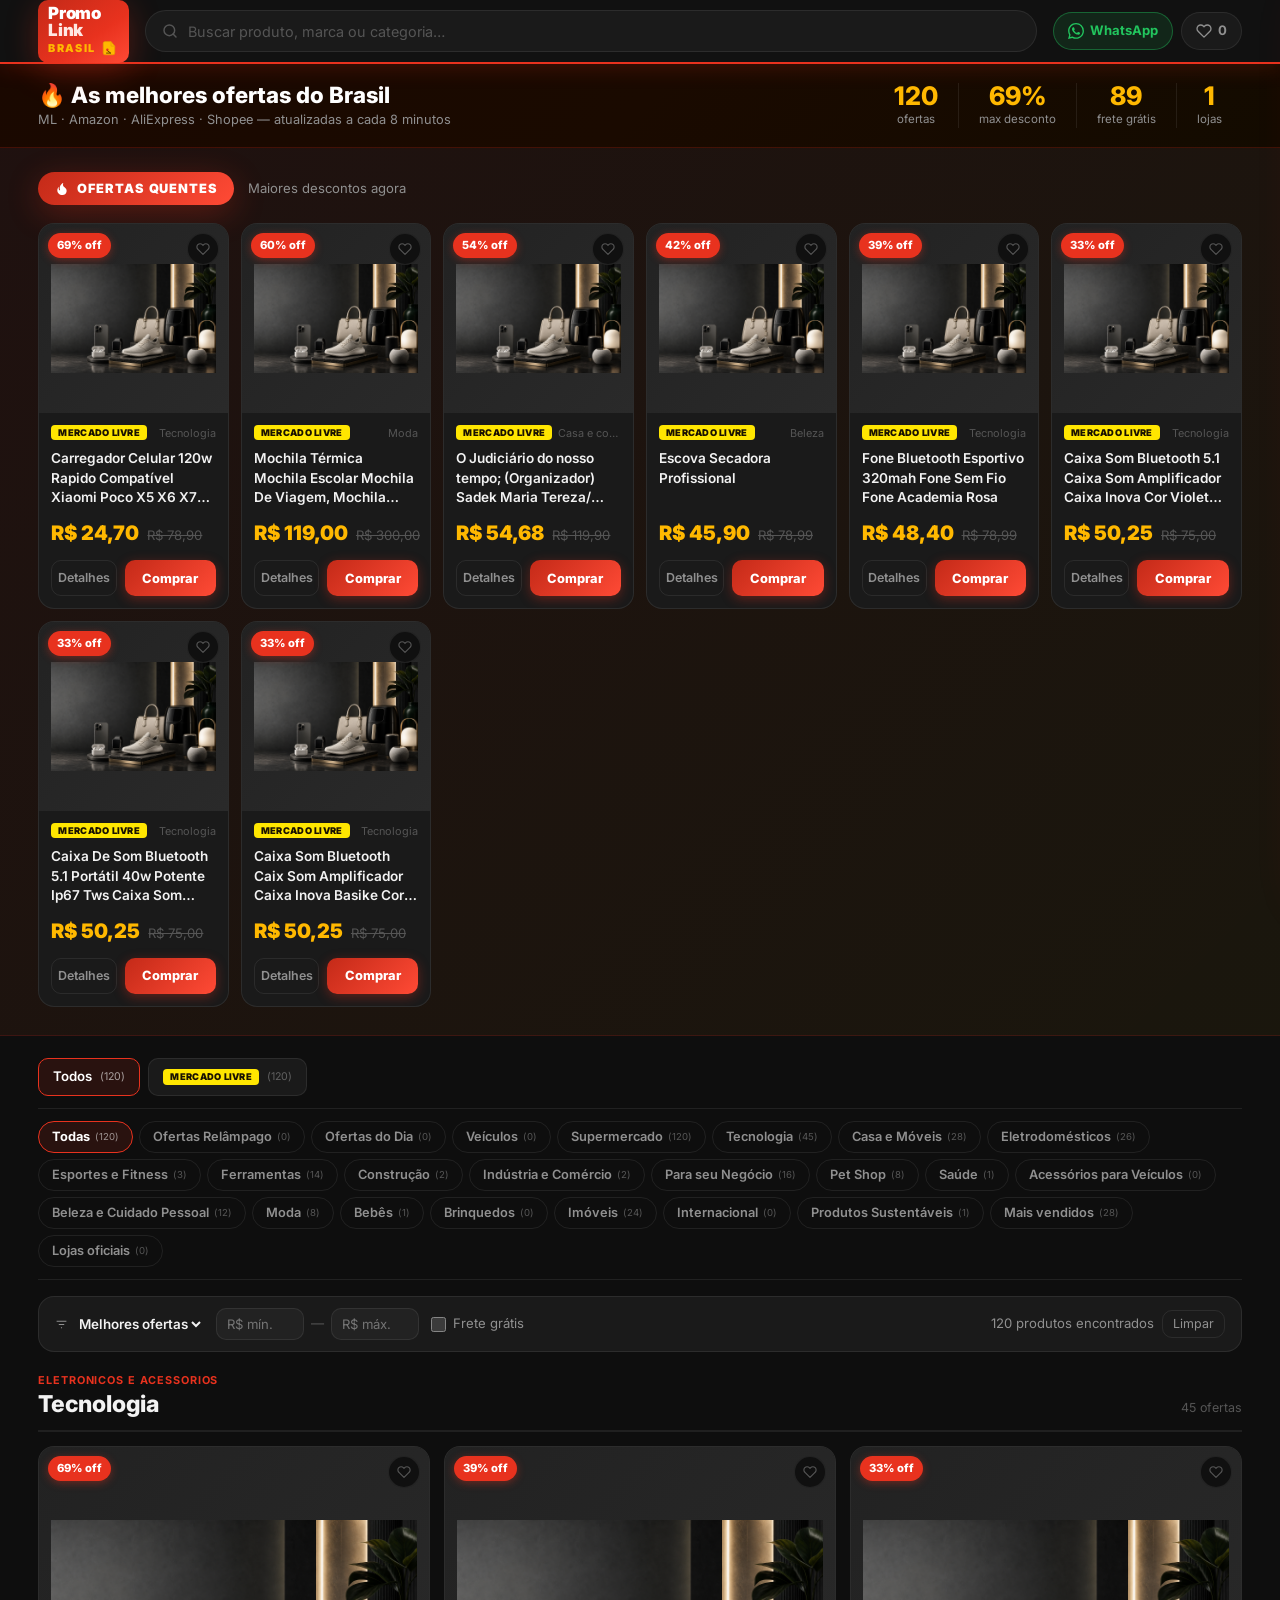
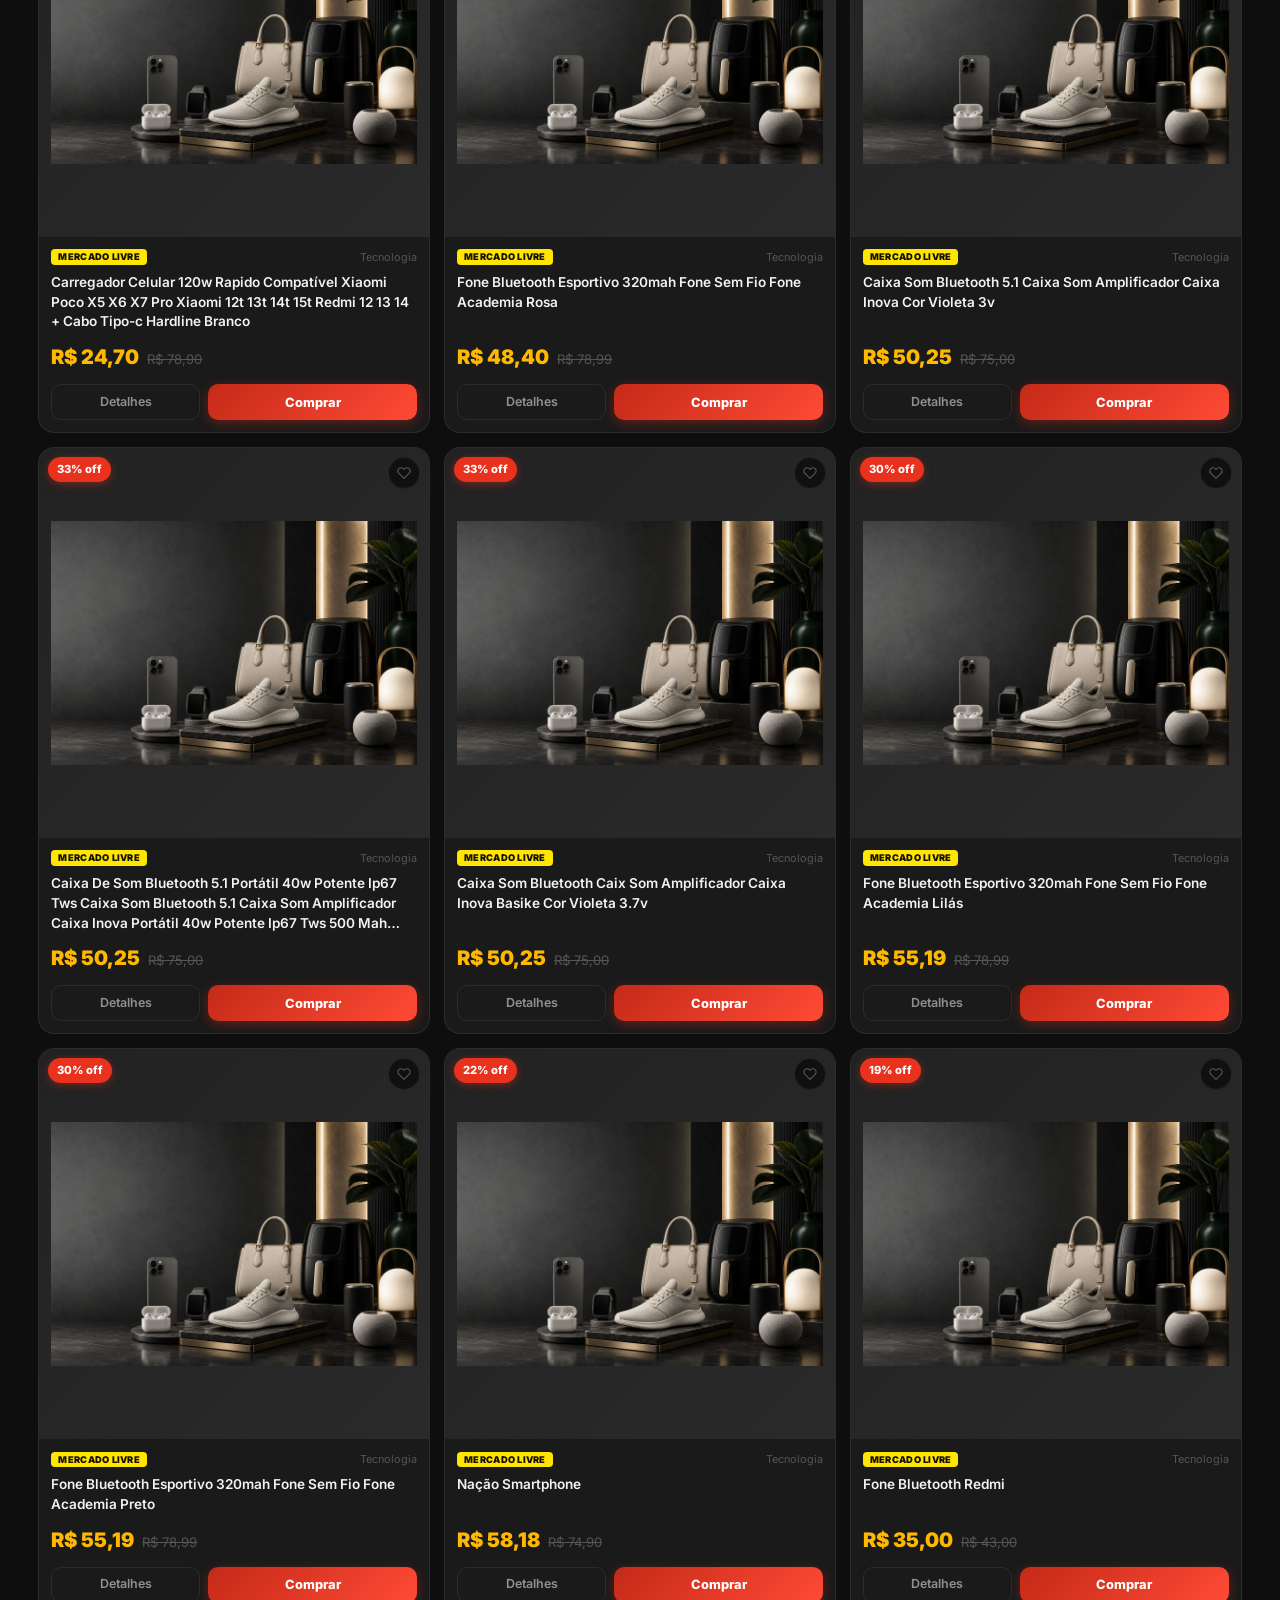
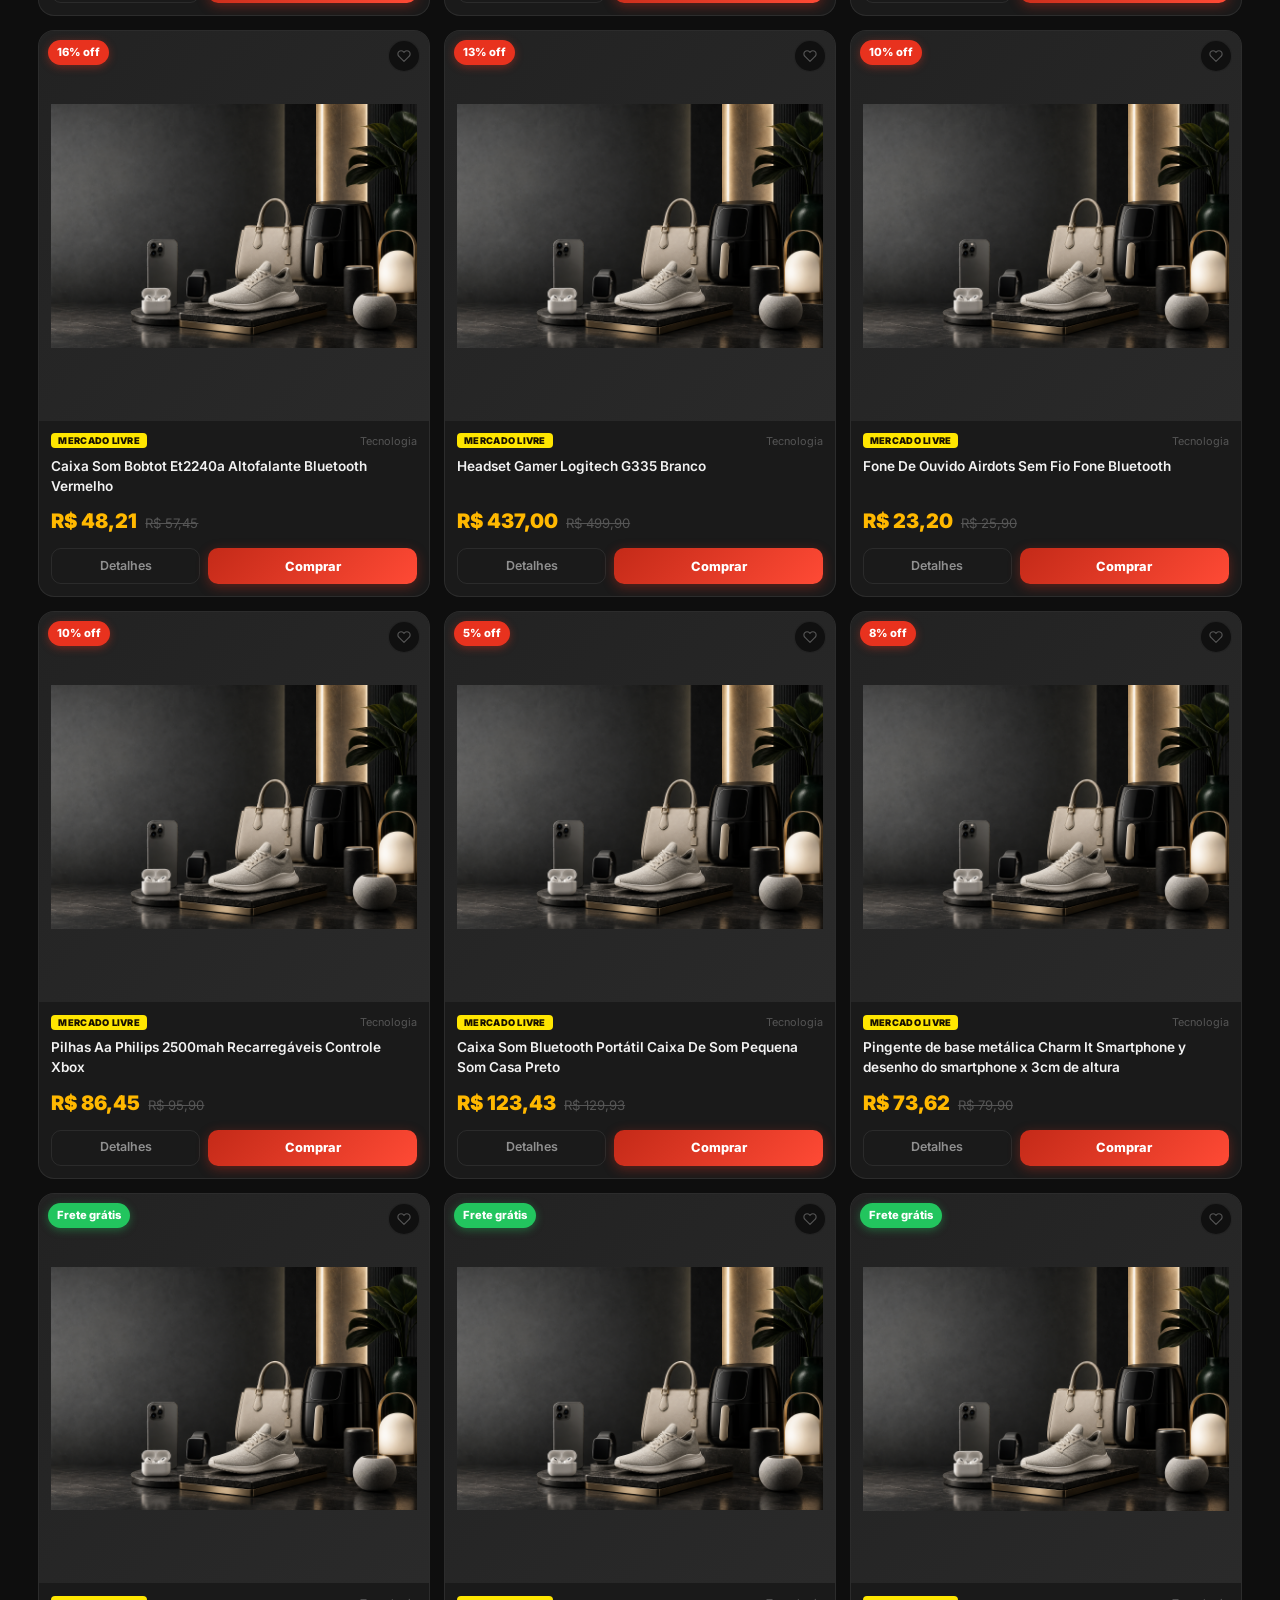
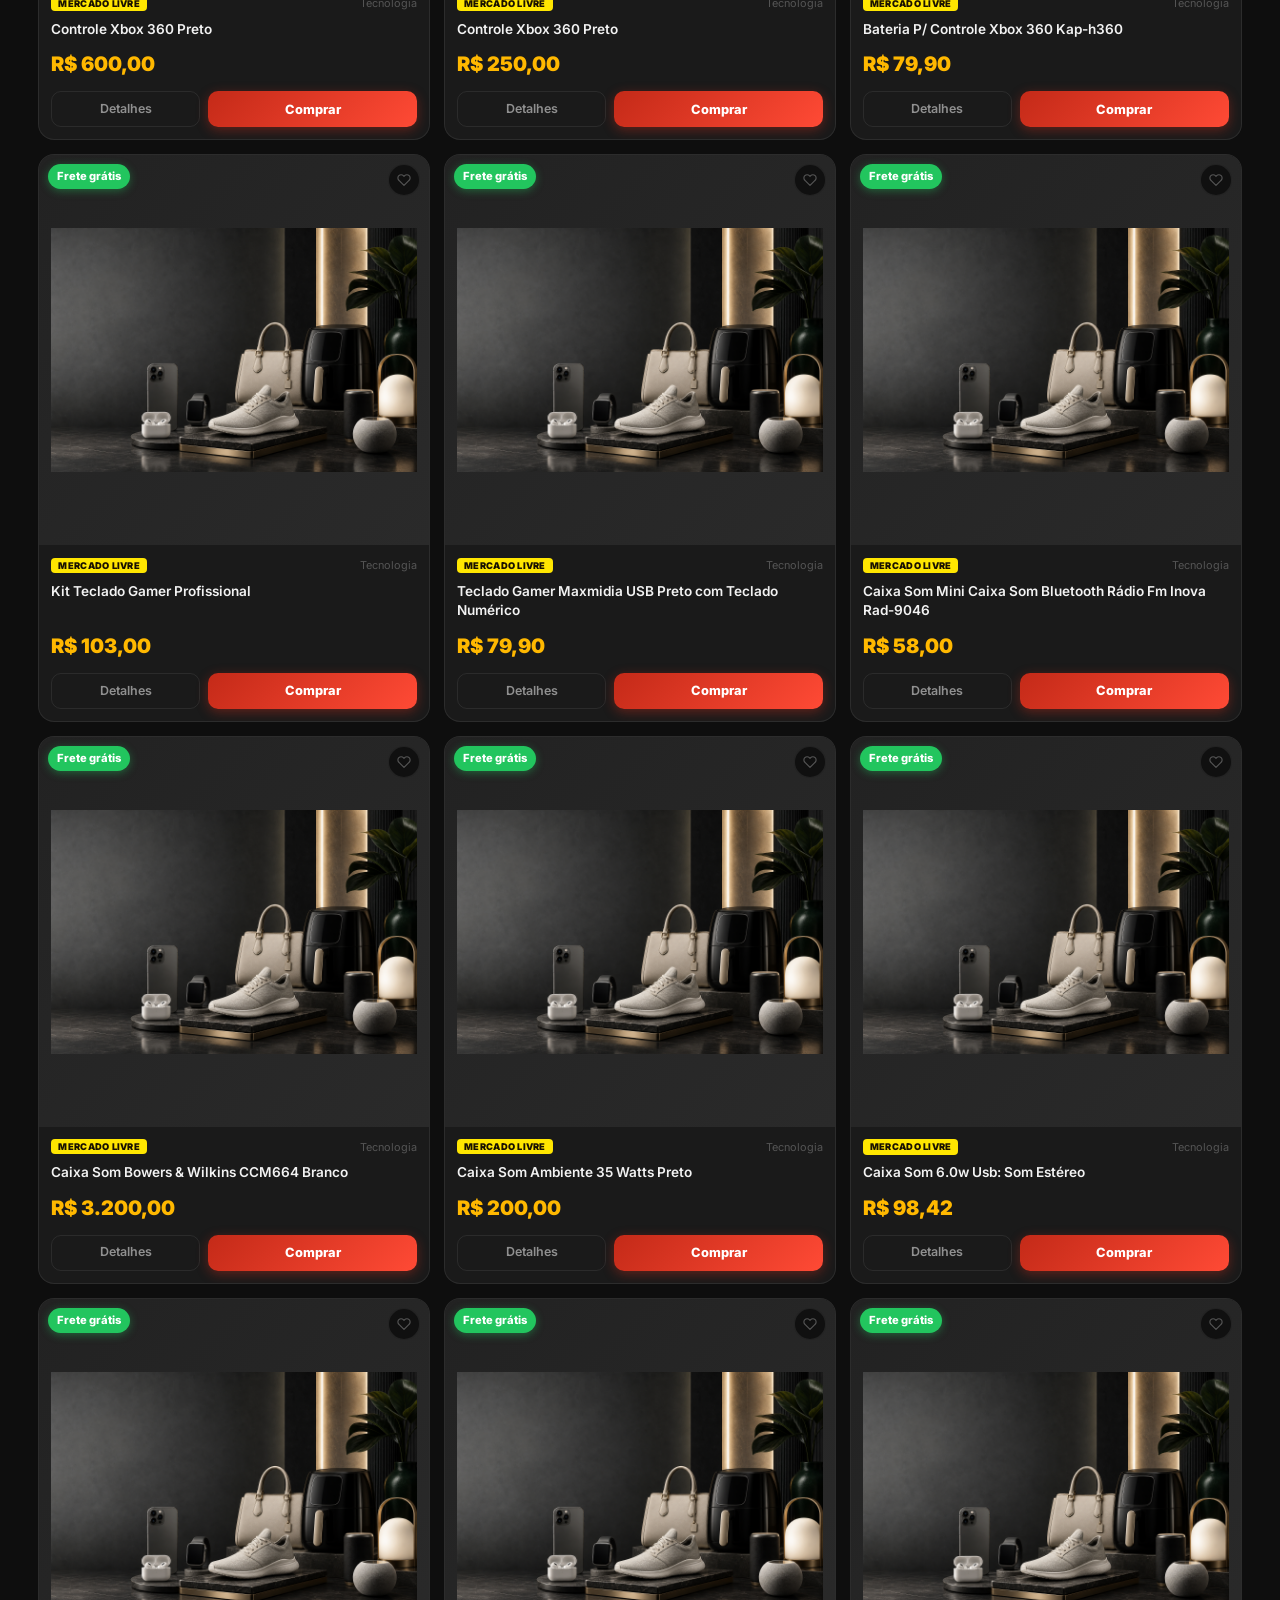
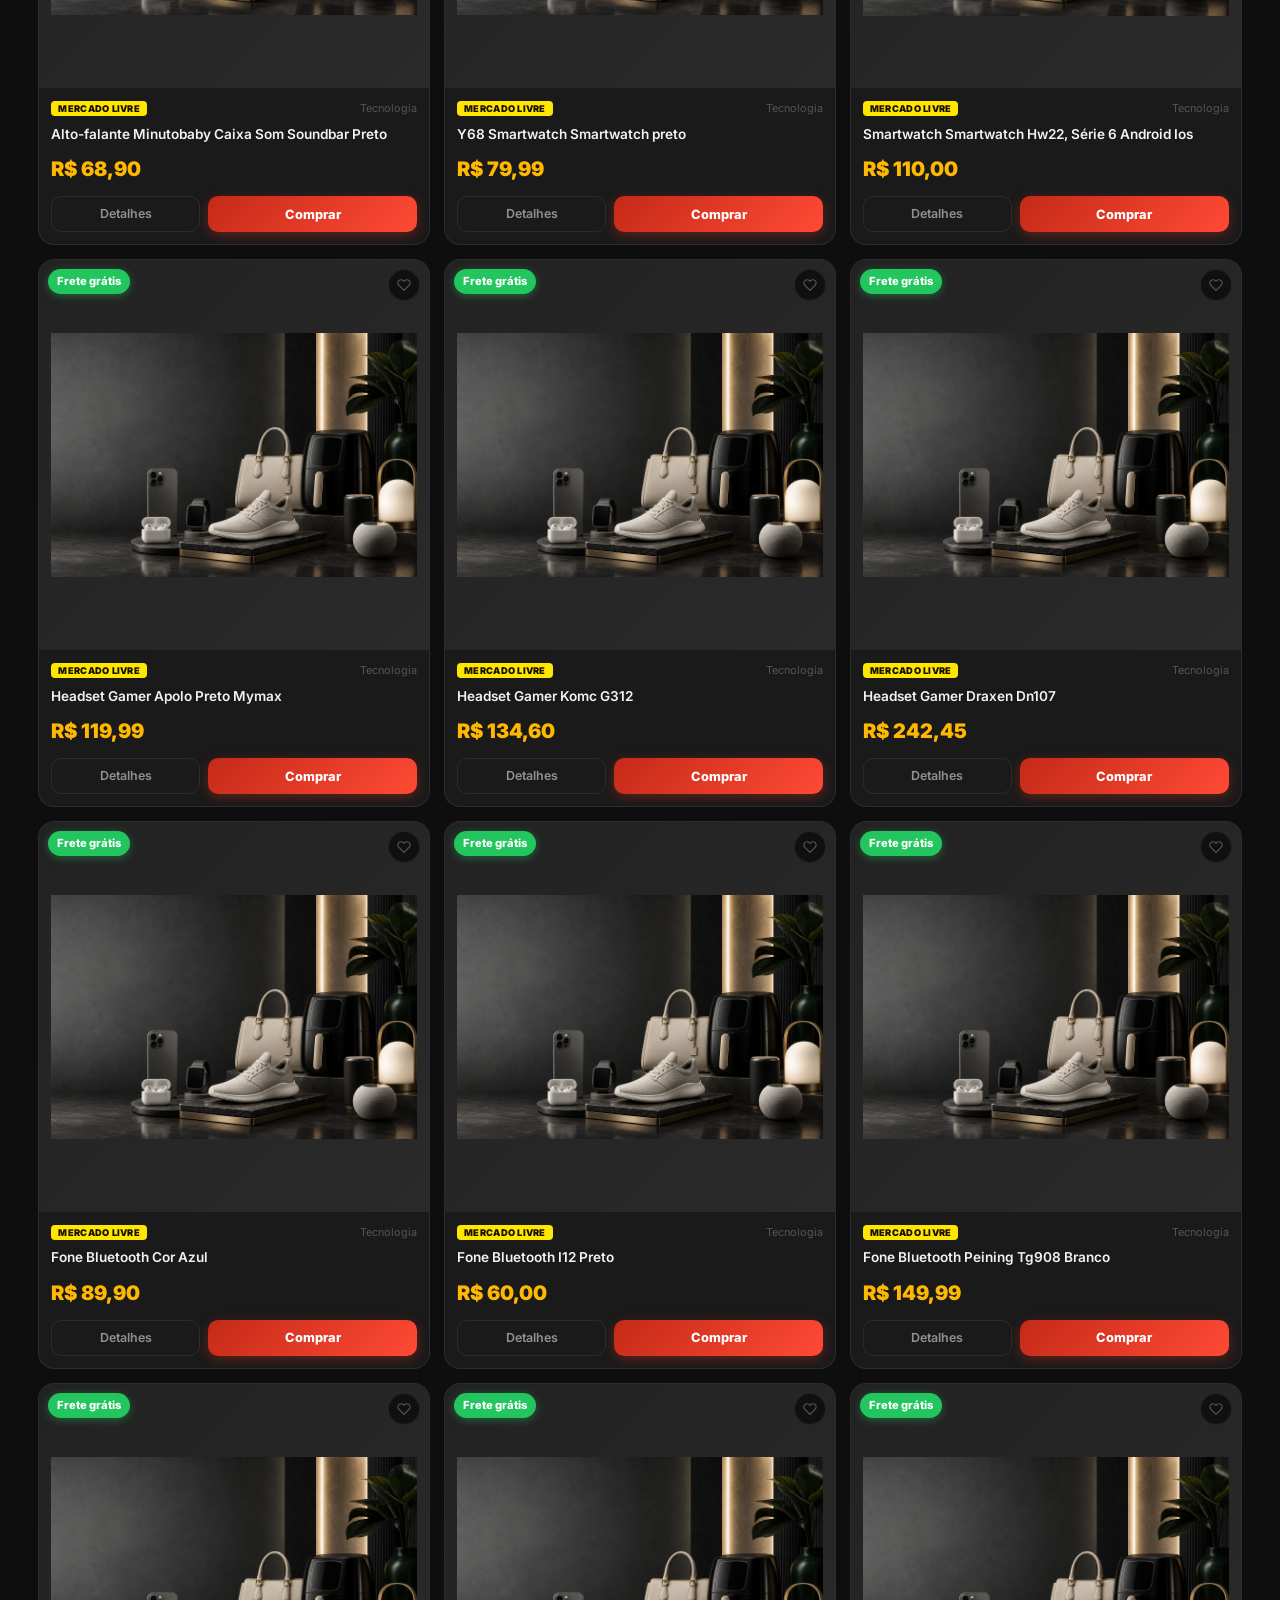
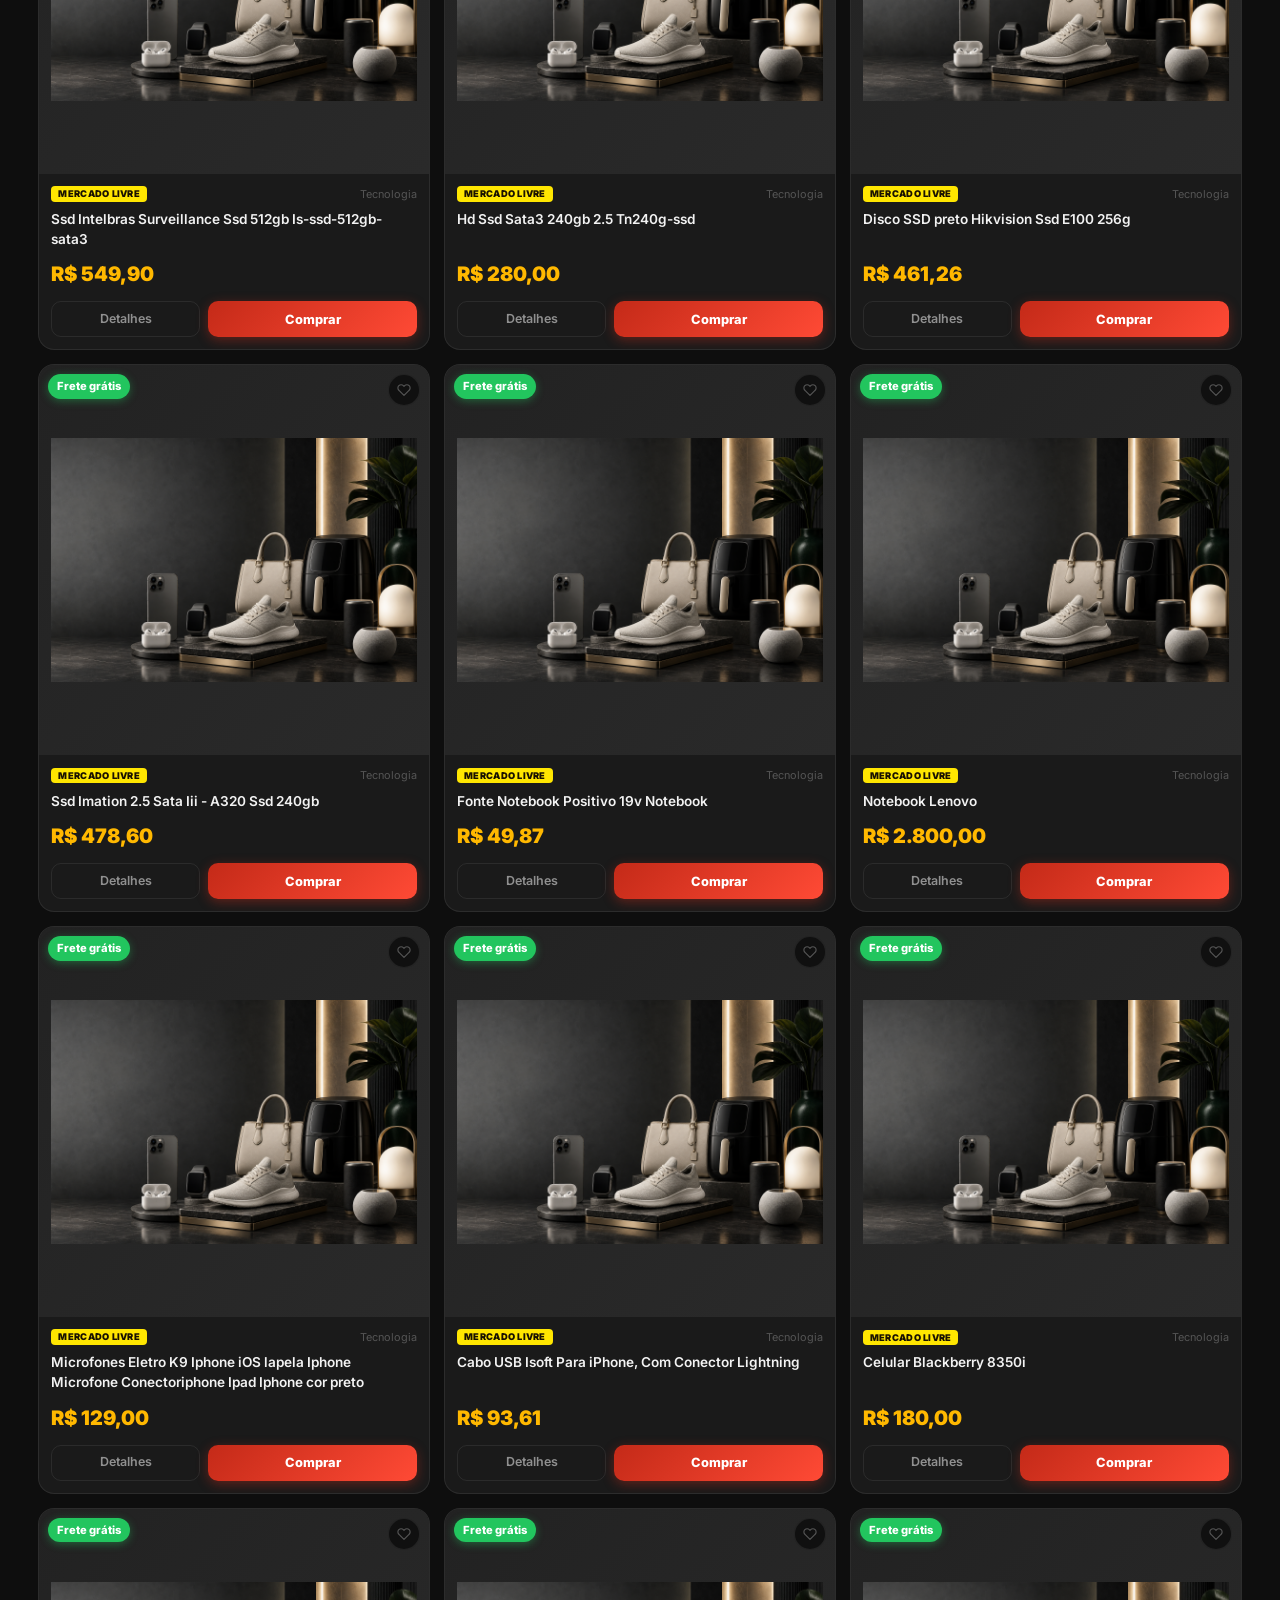
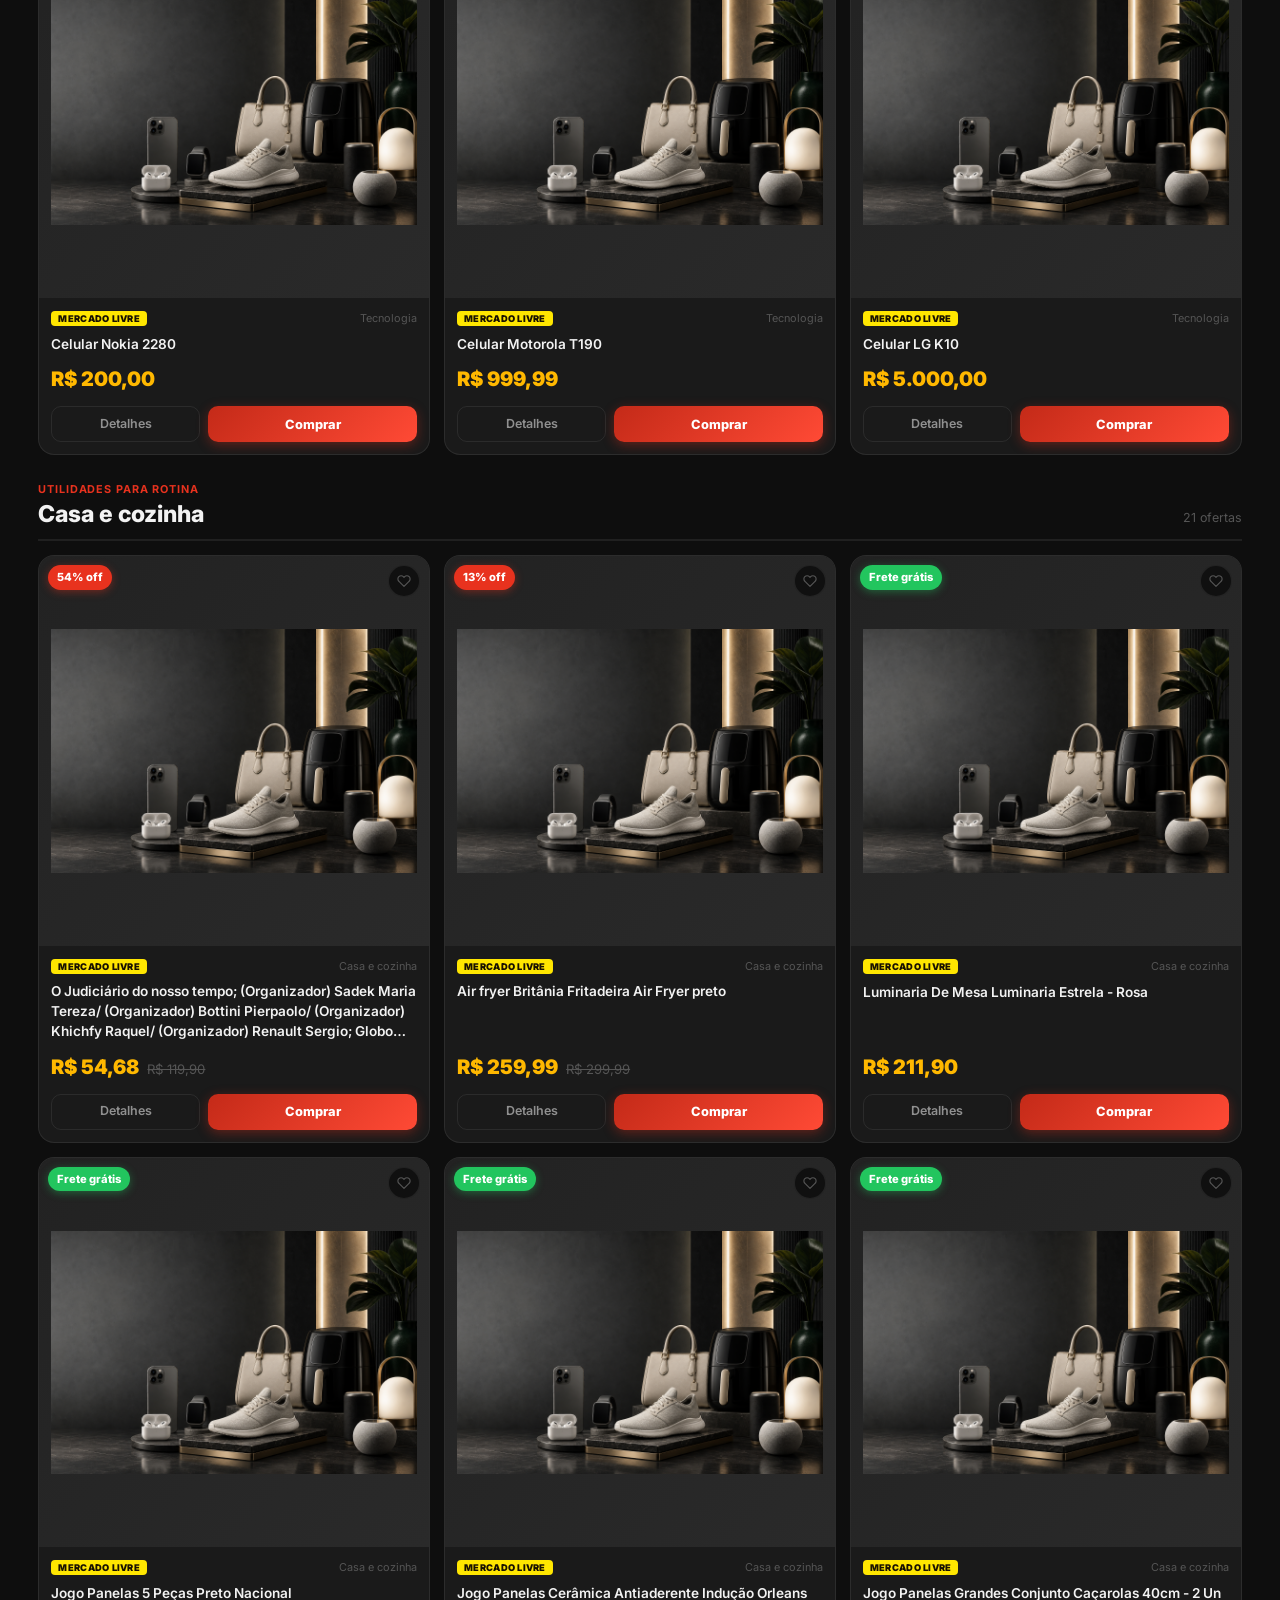
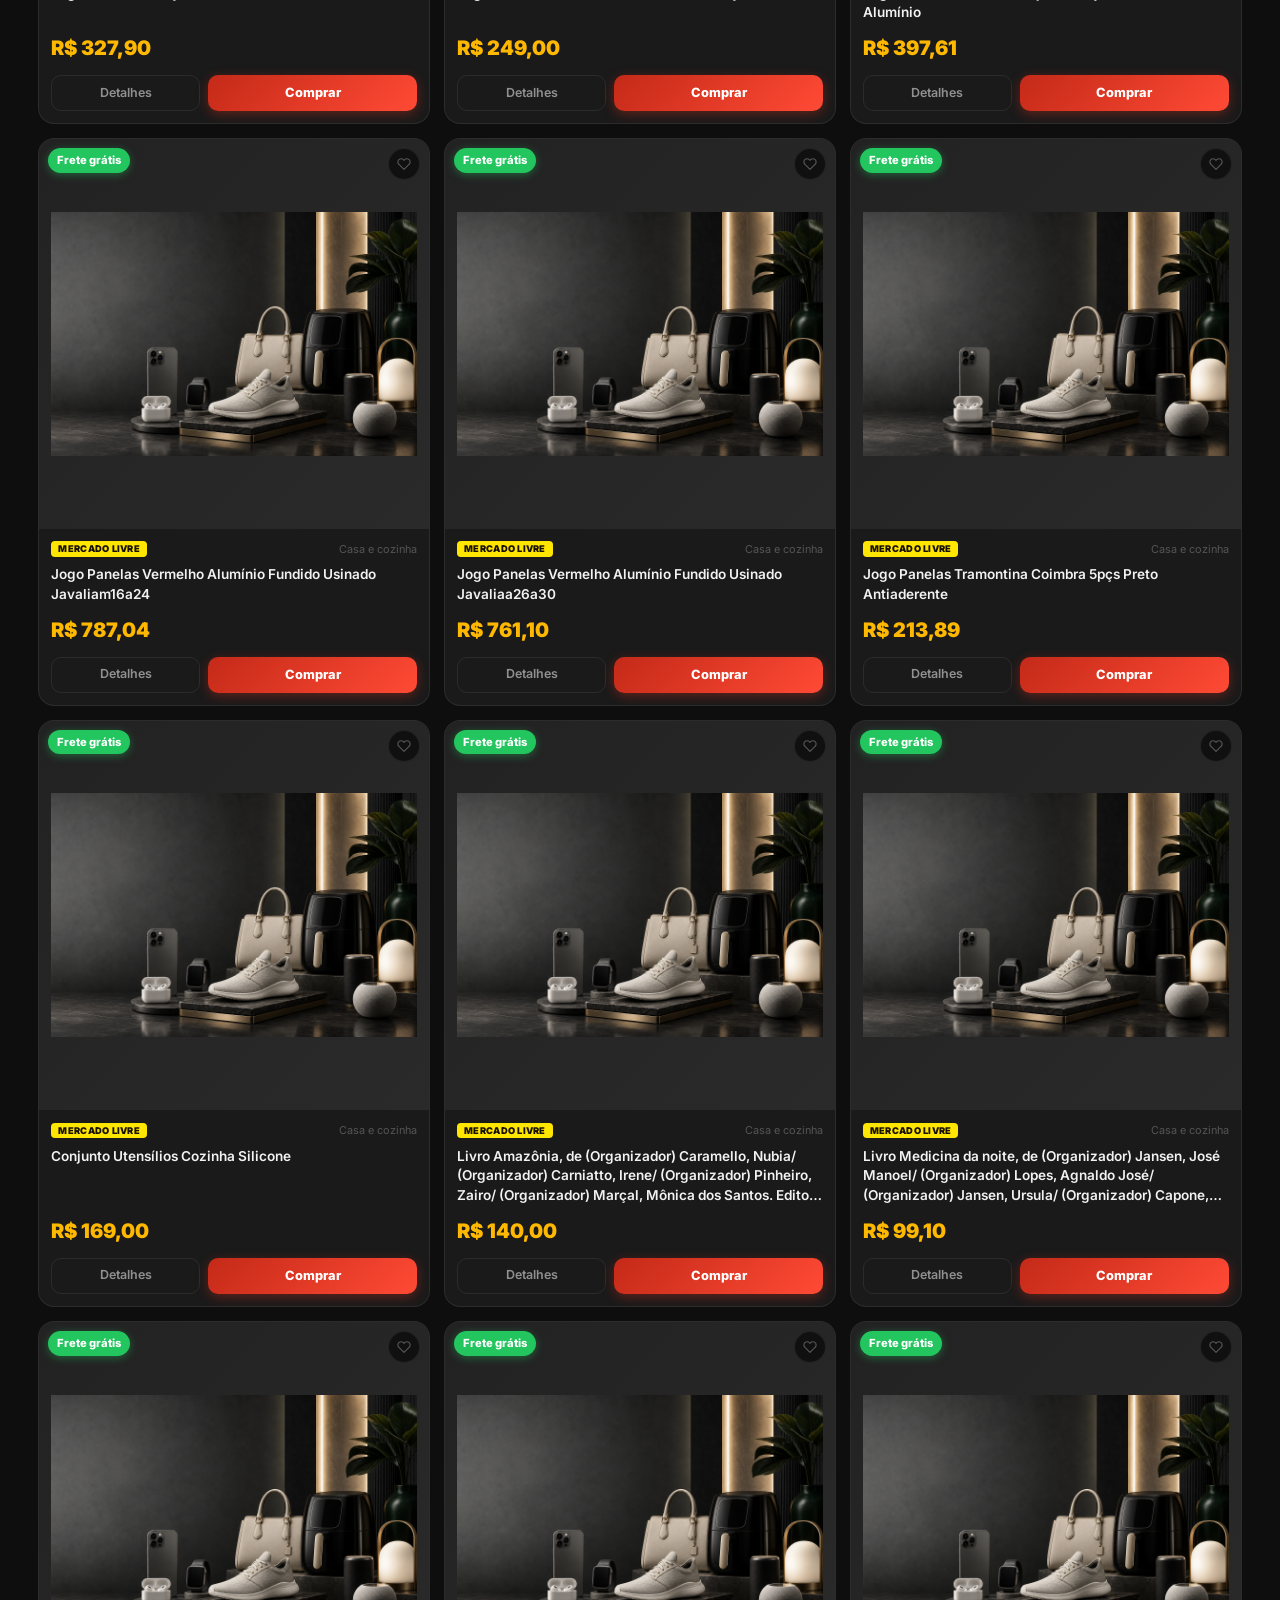
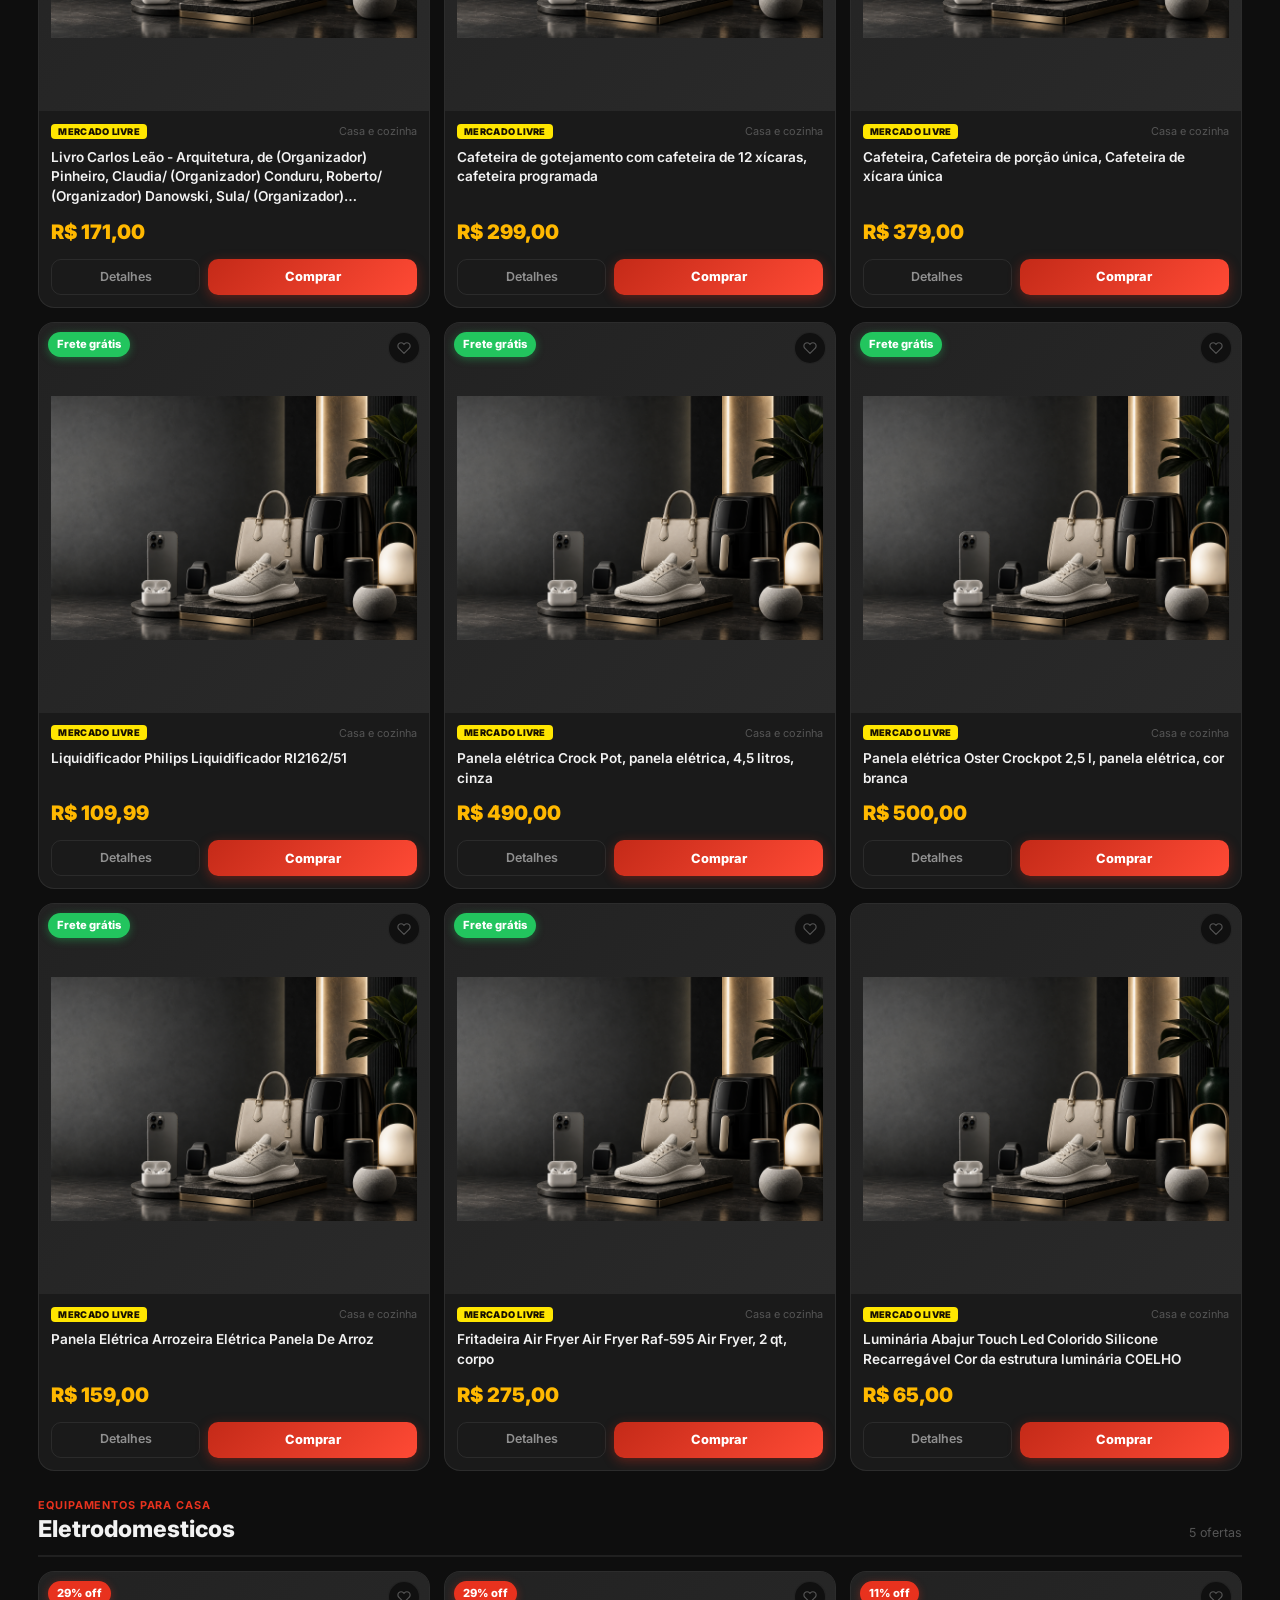
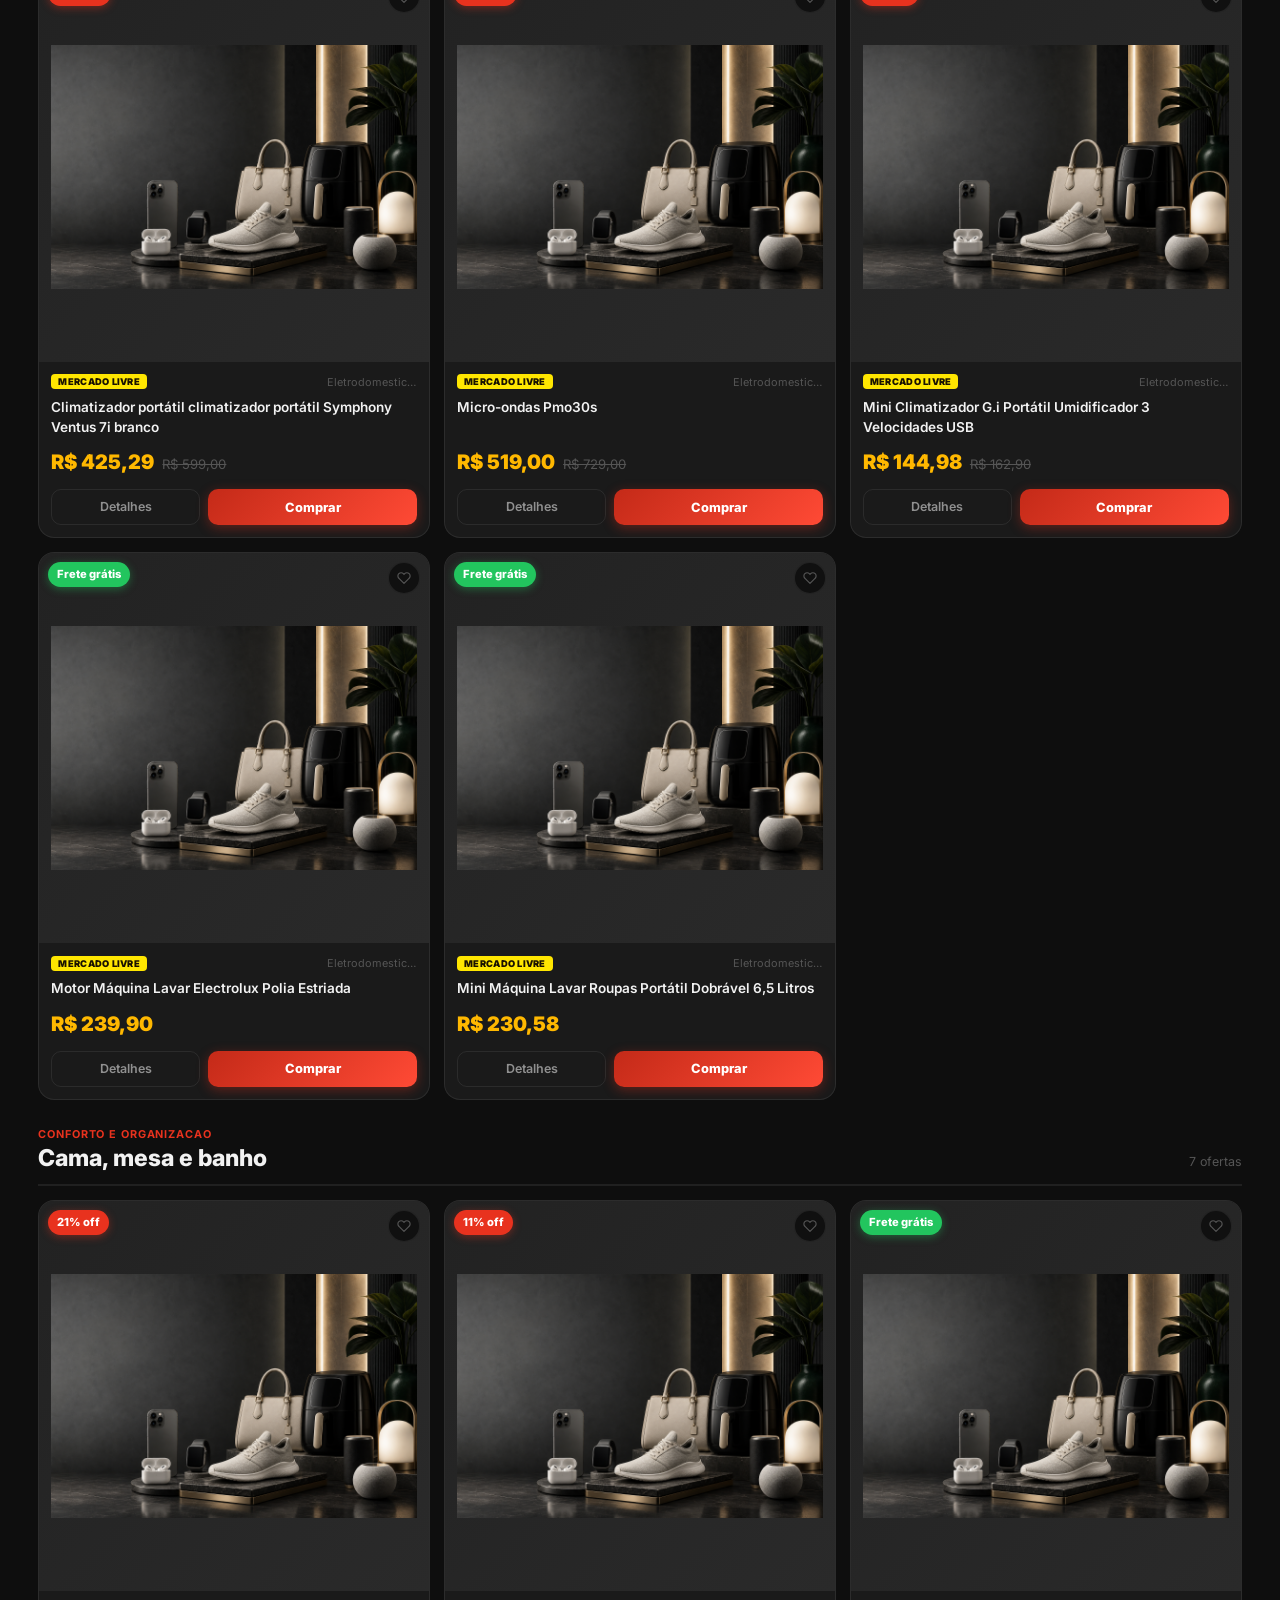
==== commit 5c56ee90: "Redesign completo: identidade visual PromoLink Brasil Logo: - CSS-based PromoLink Brasil: fundo grad" ====
--- a/site/index.html
+++ b/site/index.html
@@ -3,36 +3,47 @@
   <head>
     <meta charset="utf-8">
     <meta name="viewport" content="width=device-width, initial-scale=1">
-    <title>Lúmina Noir | Ofertas premium selecionadas</title>
-    <meta name="description" content="Curadoria premium de ofertas do Mercado Livre, Amazon, AliExpress e Shopee com descontos reais.">
+    <title>PromoLink Brasil | As melhores ofertas do Brasil</title>
+    <meta name="description" content="Ofertas imperdíveis do Mercado Livre, Amazon, AliExpress e Shopee. Descontos reais, atualizados automaticamente.">
+    <link rel="preconnect" href="https://fonts.googleapis.com">
+    <link href="https://fonts.googleapis.com/css2?family=Inter:wght@400;500;600;700;800;900&display=swap" rel="stylesheet">
     <link rel="stylesheet" href="styles.css">
   </head>
   <body>
 
-    <!-- TOPBAR -->
+    <!-- ══ TOPBAR ══════════════════════════════════════════════ -->
     <header class="topbar">
-      <a class="brand" href="#catalogo" aria-label="Lúmina Noir">
-        <span class="brand-icon">LN</span>
-        <span class="brand-text">
-          <strong>Lúmina Noir</strong>
-          <small>Curadoria premium</small>
-        </span>
+      <a class="brand" href="#catalogo" aria-label="PromoLink Brasil">
+        <div class="brand-logo">
+          <span class="bl-promo">Promo</span><span class="bl-link">Link</span>
+          <div class="bl-row2">
+            <span class="bl-brasil">BRASIL</span>
+            <span class="bl-tag" aria-hidden="true">
+              <svg viewBox="0 0 22 22" width="18" height="18" fill="none">
+                <path d="M13.5 2H6a2 2 0 0 0-2 2v12a2 2 0 0 0 2 2h10a2 2 0 0 0 2-2V7.5L13.5 2z" fill="#FFB800" stroke="#E8A000" stroke-width="1"/>
+                <path d="M13.5 2v5.5H18" stroke="#E8A000" stroke-width="1" stroke-linejoin="round"/>
+                <circle cx="9" cy="12" r="1.5" fill="#E8321E"/>
+                <path d="M8 16h5M9.5 13.5l3 2" stroke="#1a0a00" stroke-width="0.8" stroke-linecap="round"/>
+              </svg>
+            </span>
+          </div>
+        </div>
       </a>
 
       <label class="search-bar" aria-label="Buscar produtos">
-        <svg width="16" height="16" viewBox="0 0 24 24" fill="none" stroke="currentColor" stroke-width="2" stroke-linecap="round" stroke-linejoin="round" aria-hidden="true">
+        <svg width="16" height="16" viewBox="0 0 24 24" fill="none" stroke="currentColor" stroke-width="2.2" stroke-linecap="round" aria-hidden="true">
           <circle cx="11" cy="11" r="8"/><path d="m21 21-4.35-4.35"/>
         </svg>
-        <input id="searchInput" type="search" placeholder="Buscar produto, categoria ou loja…" autocomplete="off">
+        <input id="searchInput" type="search" placeholder="Buscar produto, marca ou categoria…" autocomplete="off">
       </label>
 
       <nav class="topbar-nav">
-        <a class="nav-wpp" href="https://whatsapp.com/channel/0029Vb6G99PK0IBmcPVy8s2w" target="_blank" rel="noopener noreferrer">
-          <svg width="15" height="15" viewBox="0 0 24 24" fill="currentColor" aria-hidden="true"><path d="M17.472 14.382c-.297-.149-1.758-.867-2.03-.967-.273-.099-.471-.148-.67.15-.197.297-.767.966-.94 1.164-.173.199-.347.223-.644.075-.297-.15-1.255-.463-2.39-1.475-.883-.788-1.48-1.761-1.653-2.059-.173-.297-.018-.458.13-.606.134-.133.298-.347.446-.52.149-.174.198-.298.298-.497.099-.198.05-.371-.025-.52-.075-.149-.669-1.612-.916-2.207-.242-.579-.487-.5-.669-.51-.173-.008-.371-.01-.57-.01-.198 0-.52.074-.792.372-.272.297-1.04 1.016-1.04 2.479 0 1.462 1.065 2.875 1.213 3.074.149.198 2.096 3.2 5.077 4.487.709.306 1.262.489 1.694.625.712.227 1.36.195 1.871.118.571-.085 1.758-.719 2.006-1.413.248-.694.248-1.289.173-1.413-.074-.124-.272-.198-.57-.347m-5.421 7.403h-.004a9.87 9.87 0 01-5.031-1.378l-.361-.214-3.741.982.998-3.648-.235-.374a9.86 9.86 0 01-1.51-5.26c.001-5.45 4.436-9.884 9.888-9.884 2.64 0 5.122 1.03 6.988 2.898a9.825 9.825 0 012.893 6.994c-.003 5.45-4.437 9.884-9.885 9.884m8.413-18.297A11.815 11.815 0 0012.05 0C5.495 0 .16 5.335.157 11.892c0 2.096.547 4.142 1.588 5.945L.057 24l6.305-1.654a11.882 11.882 0 005.683 1.448h.005c6.554 0 11.89-5.335 11.893-11.893a11.821 11.821 0 00-3.48-8.413z"/></svg>
-          WhatsApp
+        <a class="nav-wpp" href="https://whatsapp.com/channel/0029Vb6G99PK0IBmcPVy8s2w" target="_blank" rel="noopener noreferrer" aria-label="Canal WhatsApp">
+          <svg width="16" height="16" viewBox="0 0 24 24" fill="currentColor" aria-hidden="true"><path d="M17.472 14.382c-.297-.149-1.758-.867-2.03-.967-.273-.099-.471-.148-.67.15-.197.297-.767.966-.94 1.164-.173.199-.347.223-.644.075-.297-.15-1.255-.463-2.39-1.475-.883-.788-1.48-1.761-1.653-2.059-.173-.297-.018-.458.13-.606.134-.133.298-.347.446-.52.149-.174.198-.298.298-.497.099-.198.05-.371-.025-.52-.075-.149-.669-1.612-.916-2.207-.242-.579-.487-.5-.669-.51-.173-.008-.371-.01-.57-.01-.198 0-.52.074-.792.372-.272.297-1.04 1.016-1.04 2.479 0 1.462 1.065 2.875 1.213 3.074.149.198 2.096 3.2 5.077 4.487.709.306 1.262.489 1.694.625.712.227 1.36.195 1.871.118.571-.085 1.758-.719 2.006-1.413.248-.694.248-1.289.173-1.413-.074-.124-.272-.198-.57-.347m-5.421 7.403h-.004a9.87 9.87 0 01-5.031-1.378l-.361-.214-3.741.982.998-3.648-.235-.374a9.86 9.86 0 01-1.51-5.26c.001-5.45 4.436-9.884 9.888-9.884 2.64 0 5.122 1.03 6.988 2.898a9.825 9.825 0 012.893 6.994c-.003 5.45-4.437 9.884-9.885 9.884m8.413-18.297A11.815 11.815 0 0012.05 0C5.495 0 .16 5.335.157 11.892c0 2.096.547 4.142 1.588 5.945L.057 24l6.305-1.654a11.882 11.882 0 005.683 1.448h.005c6.554 0 11.89-5.335 11.893-11.893a11.821 11.821 0 00-3.48-8.413z"/></svg>
+          <span>WhatsApp</span>
         </a>
         <button class="nav-fav" id="favoritesButton" type="button" aria-label="Favoritos">
-          <svg width="15" height="15" viewBox="0 0 24 24" fill="none" stroke="currentColor" stroke-width="2" stroke-linecap="round" stroke-linejoin="round" aria-hidden="true"><path d="M20.84 4.61a5.5 5.5 0 0 0-7.78 0L12 5.67l-1.06-1.06a5.5 5.5 0 0 0-7.78 7.78l1.06 1.06L12 21.23l7.78-7.78 1.06-1.06a5.5 5.5 0 0 0 0-7.78z"/></svg>
+          <svg width="16" height="16" viewBox="0 0 24 24" fill="none" stroke="currentColor" stroke-width="2" stroke-linecap="round" stroke-linejoin="round" aria-hidden="true"><path d="M20.84 4.61a5.5 5.5 0 0 0-7.78 0L12 5.67l-1.06-1.06a5.5 5.5 0 0 0-7.78 7.78l1.06 1.06L12 21.23l7.78-7.78 1.06-1.06a5.5 5.5 0 0 0 0-7.78z"/></svg>
           <span id="favoriteCount">0</span>
         </button>
       </nav>
@@ -40,38 +51,47 @@
 
     <main>
 
-      <!-- METRICS -->
-      <div class="metrics-band" aria-label="Indicadores">
-        <div><strong id="metricProducts">0</strong><span>produtos</span></div>
-        <div><strong id="metricDiscount">0%</strong><span>maior desconto</span></div>
-        <div><strong id="metricShipping">0</strong><span>frete grátis</span></div>
-        <div><strong id="metricSources">0</strong><span>marketplaces</span></div>
+      <!-- ══ HERO STRIP ═══════════════════════════════════════ -->
+      <div class="hero-strip">
+        <div class="hero-text">
+          <h1>🔥 As melhores ofertas do Brasil</h1>
+          <p>ML · Amazon · AliExpress · Shopee — atualizadas a cada 8 minutos</p>
+        </div>
+        <div class="hero-metrics">
+          <div class="hm-item"><strong id="metricProducts">0</strong><span>ofertas</span></div>
+          <div class="hm-item"><strong id="metricDiscount">0%</strong><span>max desconto</span></div>
+          <div class="hm-item"><strong id="metricShipping">0</strong><span>frete grátis</span></div>
+          <div class="hm-item"><strong id="metricSources">0</strong><span>lojas</span></div>
+        </div>
       </div>
 
-      <!-- OFERTAS DO DIA -->
-      <section class="deals-section" id="dailyDealsSection" hidden aria-labelledby="dealsBadge">
-        <div class="deals-header">
-          <span class="deals-badge" id="dealsBadge">🔥 MELHORES OFERTAS</span>
-          <span class="deals-sub">Maiores descontos agora · Atualizado automaticamente</span>
+      <!-- ══ OFERTAS QUENTES ══════════════════════════════════ -->
+      <section class="hot-section" id="dailyDealsSection" hidden aria-label="Ofertas quentes">
+        <div class="hot-header">
+          <div class="hot-badge">
+            <svg width="16" height="16" viewBox="0 0 24 24" fill="currentColor" aria-hidden="true"><path d="M17.66 11.2C17.43 10.9 17.15 10.64 16.89 10.38C16.22 9.78 15.46 9.35 14.82 8.72C13.33 7.26 13 4.85 13.95 3C13 3.23 12.17 3.75 11.46 4.32C8.87 6.4 7.85 10.07 9.07 13.22C9.11 13.32 9.15 13.42 9.15 13.55C9.15 13.77 9 13.97 8.8 14.05C8.57 14.15 8.33 14.09 8.14 13.93C8.08 13.88 8.04 13.83 8 13.76C6.87 12.33 6.69 10.28 7.45 8.64C5.78 10 4.87 12.3 5 14.47C5.06 14.97 5.12 15.47 5.29 15.97C5.43 16.57 5.7 17.17 6 17.7C7.08 19.43 8.95 20.67 10.96 20.92C13.1 21.19 15.39 20.8 17.03 19.32C18.86 17.66 19.5 15 18.56 12.72L18.43 12.46C18.22 12 17.66 11.2 17.66 11.2Z"/></svg>
+            OFERTAS QUENTES
+          </div>
+          <span class="hot-sub">Maiores descontos agora</span>
         </div>
-        <div class="deals-grid" id="dealsGrid"></div>
+        <div class="hot-grid" id="dealsGrid"></div>
       </section>
 
-      <!-- CATÁLOGO -->
-      <section class="catalog" id="catalogo" aria-labelledby="catalogHeading">
+      <!-- ══ CATÁLOGO ══════════════════════════════════════════ -->
+      <section class="catalog" id="catalogo">
 
-        <!-- FILTRO POR MARKETPLACE -->
+        <!-- Filtro por marketplace -->
         <div class="source-bar" id="sourceFilters" role="group" aria-label="Filtrar por marketplace"></div>
 
-        <!-- CATEGORIAS -->
+        <!-- Categorias -->
         <div class="category-bar" id="categoryRail" role="group" aria-label="Categorias"></div>
 
-        <!-- TOOLBAR -->
+        <!-- Toolbar -->
         <div class="catalog-toolbar">
           <label class="toolbar-sort">
-            <svg width="14" height="14" viewBox="0 0 24 24" fill="none" stroke="currentColor" stroke-width="2" aria-hidden="true"><path d="M3 6h18M7 12h10M11 18h2"/></svg>
+            <svg width="13" height="13" viewBox="0 0 24 24" fill="none" stroke="currentColor" stroke-width="2.2" aria-hidden="true"><path d="M3 6h18M7 12h10M11 18h2"/></svg>
             <select id="sortSelect">
-              <option value="score">Melhor curadoria</option>
+              <option value="score">Melhores ofertas</option>
               <option value="discount">Maior desconto</option>
               <option value="priceAsc">Menor preço</option>
               <option value="priceDesc">Maior preço</option>
@@ -95,22 +115,22 @@
           </div>
         </div>
 
-        <!-- GRID DE PRODUTOS -->
+        <!-- Grid -->
         <div id="productGrid" class="product-grid-wrap"></div>
 
         <div class="empty-state" id="emptyState" hidden>
-          <svg width="48" height="48" viewBox="0 0 24 24" fill="none" stroke="currentColor" stroke-width="1.5" aria-hidden="true"><circle cx="11" cy="11" r="8"/><path d="m21 21-4.35-4.35"/></svg>
+          <svg width="52" height="52" viewBox="0 0 24 24" fill="none" stroke="currentColor" stroke-width="1.2" aria-hidden="true"><circle cx="11" cy="11" r="8"/><path d="m21 21-4.35-4.35"/></svg>
           <h3>Nenhum produto encontrado</h3>
-          <p>Ajuste os filtros ou execute uma nova mineração no bot.</p>
+          <p>Tente outros filtros ou aguarde a próxima atualização automática.</p>
         </div>
 
       </section>
     </main>
 
-    <!-- DRAWER BACKDROP -->
+    <!-- Drawer backdrop -->
     <div class="drawer-backdrop" id="drawerBackdrop" hidden></div>
 
-    <!-- PRODUCT DRAWER -->
+    <!-- Product drawer -->
     <aside class="product-drawer" id="productDrawer" aria-hidden="true" aria-label="Detalhes do produto">
       <button class="drawer-close" id="drawerClose" type="button" aria-label="Fechar">
         <svg width="18" height="18" viewBox="0 0 24 24" fill="none" stroke="currentColor" stroke-width="2.5" stroke-linecap="round"><path d="M18 6 6 18M6 6l12 12"/></svg>
@@ -118,7 +138,7 @@
       <div id="drawerContent"></div>
     </aside>
 
-    <!-- PRODUCT CARD TEMPLATE -->
+    <!-- Product card template -->
     <template id="productCardTemplate">
       <article class="product-card">
         <div class="card-img-wrap">
@@ -126,7 +146,7 @@
           <div class="card-badges">
             <span class="discount-pill"></span>
           </div>
-          <button class="favorite-toggle" type="button" aria-label="Adicionar aos favoritos">
+          <button class="favorite-toggle" type="button" aria-label="Favoritar">
             <svg width="14" height="14" viewBox="0 0 24 24" fill="none" stroke="currentColor" stroke-width="2" stroke-linecap="round" stroke-linejoin="round"><path d="M20.84 4.61a5.5 5.5 0 0 0-7.78 0L12 5.67l-1.06-1.06a5.5 5.5 0 0 0-7.78 7.78l1.06 1.06L12 21.23l7.78-7.78 1.06-1.06a5.5 5.5 0 0 0 0-7.78z"/></svg>
           </button>
         </div>
@@ -142,7 +162,10 @@
           </div>
           <div class="card-actions">
             <button class="btn-details" type="button">Detalhes</button>
-            <a class="btn-buy" target="_blank" rel="noopener noreferrer">Comprar</a>
+            <a class="btn-buy" target="_blank" rel="noopener noreferrer">
+              <svg width="13" height="13" viewBox="0 0 24 24" fill="none" stroke="currentColor" stroke-width="2.5" stroke-linecap="round" aria-hidden="true"><path d="M5 12h14M12 5l7 7-7 7"/></svg>
+              Comprar
+            </a>
           </div>
         </div>
       </article>
--- a/site/styles.css
+++ b/site/styles.css
@@ -1,230 +1,240 @@
-/* ============================================================
-   LÚMINA NOIR – Design system completo
-   ============================================================ */
+/* ═══════════════════════════════════════════════════════════
+   PROMOLINK BRASIL — Design System
+   Cores: Vermelho (#E8321E) · Ouro (#FFB800) · Escuro (#0E0E0E)
+   ═══════════════════════════════════════════════════════════ */
 
 :root {
-  /* Cores base */
-  --bg:          #08090D;
-  --surface:     #111319;
-  --surface-2:   #191C25;
-  --surface-3:   #21253A;
-  --border:      rgba(255,255,255,0.07);
-  --border-2:    rgba(255,255,255,0.12);
-
-  /* Paleta de acento */
-  --gold:        #C9A84C;
-  --gold-bright: #F0CC60;
-  --gold-soft:   rgba(201,168,76,0.13);
-  --coral:       #FF5C4D;
-  --coral-soft:  rgba(255,92,77,0.13);
-  --blue:        #4A8CF5;
-  --blue-soft:   rgba(74,140,245,0.13);
-  --green:       #48C78E;
-  --green-soft:  rgba(72,199,142,0.12);
+  /* Marca */
+  --red:         #E8321E;
+  --red-dark:    #C42A18;
+  --red-bright:  #FF4A35;
+  --red-soft:    rgba(232,50,30,0.12);
+  --gold:        #FFB800;
+  --gold-dark:   #E8A000;
+  --gold-soft:   rgba(255,184,0,0.14);
+
+  /* Backgrounds */
+  --bg:          #0E0E0E;
+  --surface:     #1A1A1A;
+  --surface-2:   #222222;
+  --surface-3:   #2A2A2A;
+
+  /* Bordas */
+  --border:      rgba(255,255,255,0.08);
+  --border-2:    rgba(255,255,255,0.14);
+  --border-red:  rgba(232,50,30,0.35);
+  --border-gold: rgba(255,184,0,0.35);
 
   /* Texto */
-  --text:        #F0EEE8;
-  --text-2:      #8A8F9E;
-  --text-3:      #52566A;
-
-  /* Radii */
-  --r-sm:  8px;
-  --r:     14px;
-  --r-lg:  22px;
-
-  /* Sombras */
-  --shadow:    0 4px 24px rgba(0,0,0,0.35);
-  --shadow-lg: 0 12px 56px rgba(0,0,0,0.5);
-
-  font-family: Inter, -apple-system, BlinkMacSystemFont, "Segoe UI", Roboto, sans-serif;
+  --text:        #F2F2F2;
+  --text-2:      #909090;
+  --text-3:      #555555;
+
+  /* Utilitários */
+  --green:       #22C55E;
+  --green-soft:  rgba(34,197,94,0.12);
+  --blue:        #3B82F6;
+  --blue-soft:   rgba(59,130,246,0.12);
+
+  /* Raios e sombras */
+  --r-xs: 6px;
+  --r-sm: 10px;
+  --r:    16px;
+  --r-lg: 22px;
+  --shadow:    0 4px 20px rgba(0,0,0,0.4);
+  --shadow-lg: 0 12px 48px rgba(0,0,0,0.55);
+  --shadow-red:0 8px 32px rgba(232,50,30,0.3);
+
+  font-family: 'Inter', -apple-system, BlinkMacSystemFont, 'Segoe UI', sans-serif;
   color-scheme: dark;
 }
 
-/* ── Reset mínimo ─────────────────────────────────────────── */
+/* ── Reset ────────────────────────────────────────────────── */
 *, *::before, *::after { box-sizing: border-box; margin: 0; padding: 0; }
 html { scroll-behavior: smooth; }
-body { background: var(--bg); color: var(--text); min-height: 100vh; }
+body { background: var(--bg); color: var(--text); min-height: 100dvh; line-height: 1.5; }
 a { color: inherit; text-decoration: none; }
 button, input, select { font: inherit; color: inherit; background: none; border: none; outline: none; }
 button { cursor: pointer; }
-h1, h2, h3, h4 { overflow-wrap: anywhere; }
-
-/* ============================================================
+img { display: block; max-width: 100%; }
+h1,h2,h3,h4 { overflow-wrap: anywhere; line-height: 1.15; }
+
+/* ═══════════════════════════════════════════════════════════
    TOPBAR
-   ============================================================ */
+   ═══════════════════════════════════════════════════════════ */
 .topbar {
   position: sticky; top: 0; z-index: 100;
   display: grid;
   grid-template-columns: auto 1fr auto;
   align-items: center;
   gap: 16px;
-  height: 62px;
-  padding: 0 clamp(14px, 3vw, 52px);
-  background: rgba(8,9,13,0.9);
-  backdrop-filter: blur(20px);
-  border-bottom: 1px solid var(--border);
-}
-
-.topbar::after {
-  content: "";
-  position: absolute; bottom: -1px; left: 0; right: 0; height: 1px;
-  background: linear-gradient(90deg,
-    rgba(201,168,76,0) 0%,
-    rgba(201,168,76,0.5) 30%,
-    rgba(255,92,77,0.5) 50%,
-    rgba(74,140,245,0.5) 70%,
-    rgba(201,168,76,0) 100%);
-  background-size: 200% 100%;
-  animation: topbarShimmer 6s linear infinite;
-}
-
-@keyframes topbarShimmer {
-  0%   { background-position: 200% 0; }
-  100% { background-position: -200% 0; }
-}
-
-/* Marca */
-.brand {
-  display: flex; align-items: center; gap: 10px;
-  white-space: nowrap; text-decoration: none;
-}
-.brand-icon {
-  display: grid; place-items: center;
-  width: 36px; height: 36px;
-  border-radius: 10px;
-  background: linear-gradient(135deg, var(--gold), var(--gold-bright));
-  color: #0A0A10;
-  font-size: 0.78rem; font-weight: 900; letter-spacing: 0.04em;
-  flex-shrink: 0;
-}
-.brand-text strong { display: block; font-size: 0.95rem; font-weight: 800; letter-spacing: 0.02em; }
-.brand-text small  { display: block; font-size: 0.68rem; color: var(--text-2); margin-top: 1px; }
-
-/* Barra de busca */
+  height: 64px;
+  padding: 0 clamp(12px, 3vw, 48px);
+  background: #111111;
+  border-bottom: 2px solid var(--red);
+  box-shadow: 0 4px 20px rgba(232,50,30,0.18);
+}
+
+/* ── Logo PromoLink Brasil ──────────────────────────────── */
+.brand { display: flex; align-items: center; text-decoration: none; }
+
+.brand-logo {
+  display: inline-flex;
+  flex-direction: column;
+  align-items: flex-start;
+  background: linear-gradient(145deg, var(--red-dark) 0%, var(--red) 60%, var(--red-bright) 100%);
+  border-radius: var(--r-sm);
+  padding: 5px 11px 5px 10px;
+  box-shadow: var(--shadow-red);
+  transition: filter 150ms;
+  line-height: 1;
+}
+.brand-logo:hover { filter: brightness(1.08); }
+
+.bl-promo { color: #fff; font-size: 1.05rem; font-weight: 900; letter-spacing: -0.02em; }
+.bl-link  { color: #ffe8e3; font-size: 1.05rem; font-weight: 900; letter-spacing: -0.02em; }
+
+.bl-row2 {
+  display: flex; align-items: center; gap: 5px;
+  margin-top: 1px;
+}
+.bl-brasil {
+  color: var(--gold);
+  font-size: 0.68rem; font-weight: 900;
+  letter-spacing: 0.12em;
+  text-transform: uppercase;
+}
+.bl-tag { display: flex; align-items: center; }
+
+/* ── Search bar ─────────────────────────────────────────── */
 .search-bar {
   display: flex; align-items: center; gap: 10px;
-  padding: 0 16px; height: 40px;
+  padding: 0 16px; height: 42px;
   background: var(--surface);
-  border: 1px solid var(--border);
+  border: 1.5px solid var(--border);
   border-radius: 999px;
   cursor: text;
   transition: border-color 150ms, box-shadow 150ms;
 }
 .search-bar:focus-within {
-  border-color: var(--blue);
-  box-shadow: 0 0 0 3px rgba(74,140,245,0.12);
+  border-color: var(--red);
+  box-shadow: 0 0 0 3px var(--red-soft);
 }
 .search-bar svg { color: var(--text-3); flex-shrink: 0; }
 .search-bar input {
   flex: 1; min-width: 0;
-  font-size: 0.88rem; color: var(--text);
+  font-size: 0.9rem; color: var(--text);
   background: transparent;
 }
 .search-bar input::placeholder { color: var(--text-3); }
 
-/* Navegação do topbar */
-.topbar-nav { display: flex; align-items: center; gap: 8px; }
+/* ── Nav buttons ────────────────────────────────────────── */
+.topbar-nav { display: flex; align-items: center; gap: 8px; flex-shrink: 0; }
 
 .nav-wpp {
   display: inline-flex; align-items: center; gap: 6px;
-  padding: 0 14px; height: 36px;
+  padding: 0 14px; height: 38px;
   border-radius: 999px;
-  border: 1px solid rgba(72,199,142,0.3);
-  background: rgba(72,199,142,0.08);
+  border: 1.5px solid rgba(34,197,94,0.4);
+  background: var(--green-soft);
   color: var(--green);
   font-size: 0.82rem; font-weight: 700;
   white-space: nowrap;
-  transition: background 150ms;
-}
-.nav-wpp:hover { background: rgba(72,199,142,0.16); }
+  transition: background 150ms, box-shadow 150ms;
+}
+.nav-wpp:hover { background: rgba(34,197,94,0.2); box-shadow: 0 0 16px rgba(34,197,94,0.18); }
 
 .nav-fav {
   display: inline-flex; align-items: center; gap: 6px;
-  padding: 0 14px; height: 36px;
+  padding: 0 14px; height: 38px;
   border-radius: 999px;
-  border: 1px solid var(--border);
+  border: 1.5px solid var(--border);
   background: var(--surface);
   font-size: 0.82rem; font-weight: 700;
   color: var(--text-2);
   transition: border-color 150ms, color 150ms;
 }
-.nav-fav:hover { border-color: var(--coral); color: var(--coral); }
-.nav-fav svg { transition: fill 150ms; }
-.nav-fav:hover svg, .nav-fav.has-favs svg { fill: var(--coral); stroke: var(--coral); }
-
-/* ============================================================
-   METRICS BAND
-   ============================================================ */
-.metrics-band {
-  display: grid;
-  grid-template-columns: repeat(4, 1fr);
-  border-bottom: 1px solid var(--border);
-}
-.metrics-band > div {
-  padding: 14px 20px;
-  text-align: center;
+.nav-fav:hover { border-color: var(--red); color: var(--red); }
+.nav-fav.has-favs svg { fill: var(--red); stroke: var(--red); }
+
+/* ═══════════════════════════════════════════════════════════
+   HERO STRIP
+   ═══════════════════════════════════════════════════════════ */
+.hero-strip {
+  display: flex; align-items: center; justify-content: space-between; flex-wrap: wrap;
+  gap: 16px;
+  padding: 18px clamp(12px, 3vw, 48px);
+  background: linear-gradient(135deg, #1A0800 0%, #1A0A00 50%, #130B00 100%);
+  border-bottom: 1px solid rgba(232,50,30,0.2);
+}
+
+.hero-text h1 {
+  font-size: clamp(1.05rem, 2.2vw, 1.4rem);
+  font-weight: 800; color: #fff;
+}
+.hero-text p { font-size: 0.8rem; color: var(--text-2); margin-top: 2px; }
+
+.hero-metrics {
+  display: flex; align-items: center; gap: 0;
+}
+.hm-item {
+  display: flex; flex-direction: column; align-items: center;
+  padding: 0 20px;
   border-right: 1px solid var(--border);
-  transition: background 200ms;
-}
-.metrics-band > div:last-child { border-right: 0; }
-.metrics-band > div:hover { background: var(--surface); }
-.metrics-band strong {
-  display: block;
-  font-size: clamp(1.3rem, 2.4vw, 1.9rem);
-  font-weight: 800; color: #fff;
+}
+.hm-item:last-child { border-right: 0; }
+.hm-item strong {
+  font-size: clamp(1.2rem, 2.5vw, 1.6rem);
+  font-weight: 800; color: var(--gold);
   line-height: 1;
 }
-.metrics-band span {
-  display: block;
-  font-size: 0.75rem; color: var(--text-2);
-  margin-top: 3px;
-}
-
-/* ============================================================
-   OFERTAS DO DIA
-   ============================================================ */
-.deals-section {
-  padding: 28px clamp(14px, 3vw, 52px) 32px;
-  background:
-    linear-gradient(135deg, rgba(201,168,76,0.06) 0%, rgba(255,92,77,0.04) 60%, transparent 100%);
-  border-bottom: 1px solid var(--border);
-}
-.deals-section[hidden] { display: none; }
-
-.deals-header {
+.hm-item span { font-size: 0.72rem; color: var(--text-2); margin-top: 2px; }
+
+/* ═══════════════════════════════════════════════════════════
+   OFERTAS QUENTES (hot section)
+   ═══════════════════════════════════════════════════════════ */
+.hot-section {
+  padding: 24px clamp(12px, 3vw, 48px) 28px;
+  background: linear-gradient(135deg, rgba(232,50,30,0.08) 0%, rgba(255,184,0,0.05) 100%);
+  border-bottom: 1px solid rgba(232,50,30,0.15);
+}
+.hot-section[hidden] { display: none; }
+
+.hot-header {
   display: flex; align-items: center; gap: 14px;
-  margin-bottom: 20px;
-}
-.deals-badge {
-  display: inline-flex; align-items: center; gap: 6px;
-  padding: 6px 16px;
+  margin-bottom: 18px;
+}
+.hot-badge {
+  display: inline-flex; align-items: center; gap: 7px;
+  padding: 7px 16px;
   border-radius: 999px;
-  background: linear-gradient(135deg, #FF5C4D 0%, #FFA940 100%);
+  background: linear-gradient(135deg, var(--red-dark), var(--red-bright));
   color: #fff;
   font-size: 0.8rem; font-weight: 900;
-  letter-spacing: 0.06em;
-  animation: dealsBadgePulse 2.2s ease-in-out infinite;
-}
-@keyframes dealsBadgePulse {
-  0%,100% { box-shadow: 0 0 0 0 rgba(255,92,77,0); }
-  50%      { box-shadow: 0 0 22px rgba(255,92,77,0.4); }
-}
-.deals-sub { font-size: 0.85rem; color: var(--text-2); }
-
-.deals-grid {
+  letter-spacing: 0.07em;
+  box-shadow: var(--shadow-red);
+  animation: hotPulse 2.5s ease-in-out infinite;
+}
+@keyframes hotPulse {
+  0%,100% { box-shadow: 0 0 0 0 rgba(232,50,30,0); }
+  50%      { box-shadow: 0 0 24px rgba(232,50,30,0.45); }
+}
+.hot-sub { font-size: 0.82rem; color: var(--text-2); }
+
+.hot-grid {
   display: grid;
-  grid-template-columns: repeat(auto-fill, minmax(190px, 1fr));
+  grid-template-columns: repeat(auto-fill, minmax(185px, 1fr));
   gap: 12px;
 }
 
-/* ============================================================
+/* ═══════════════════════════════════════════════════════════
    CATÁLOGO
-   ============================================================ */
+   ═══════════════════════════════════════════════════════════ */
 .catalog {
-  padding: 24px clamp(14px, 3vw, 52px) 80px;
-}
-
-/* ── Source bar (filtro de marketplace) ─────────────────── */
+  padding: 22px clamp(12px, 3vw, 48px) 80px;
+}
+
+/* ── Source bar ─────────────────────────────────────────── */
 .source-bar {
   display: flex; flex-wrap: wrap; gap: 8px;
   margin-bottom: 12px;
@@ -232,47 +242,38 @@
 
 .src-btn {
   display: inline-flex; align-items: center; gap: 8px;
-  height: 40px; padding: 0 14px;
-  border: 1px solid var(--border);
+  height: 38px; padding: 0 14px;
+  border: 1.5px solid var(--border);
   border-radius: var(--r-sm);
   background: var(--surface);
   color: var(--text-2);
-  font-size: 0.84rem; font-weight: 600;
-  transition: border-color 150ms, color 150ms, background 150ms;
+  font-size: 0.83rem; font-weight: 600;
   white-space: nowrap;
+  transition: all 150ms;
 }
 .src-btn:hover   { border-color: var(--border-2); color: var(--text); }
-.src-btn.active  {
-  border-color: var(--border-active, rgba(201,168,76,0.5));
-  background: var(--gold-soft);
-  color: var(--gold-bright);
-}
-
-/* overrides de active por marketplace */
-.src-btn[data-source="mercadolivre"].active { --border-active: rgba(255,230,0,0.5); background: rgba(255,230,0,0.1); color: #FFE600; }
-.src-btn[data-source="amazon"].active       { --border-active: rgba(255,153,0,0.5); background: rgba(255,153,0,0.1); color: #FF9900; }
-.src-btn[data-source="aliexpress"].active   { --border-active: rgba(255,70,0,0.5);  background: rgba(255,70,0,0.1);  color: #FF6635; }
-.src-btn[data-source="shopee"].active       { --border-active: rgba(238,77,45,0.5); background: rgba(238,77,45,0.1); color: #EE7055; }
-
-.src-count { opacity: 0.6; font-weight: 400; }
-
-/* ── Logos dos marketplaces ──────────────────────────────── */
+.src-btn.active  { border-color: var(--red); background: var(--red-soft); color: #fff; }
+
+.src-btn[data-source="mercadolivre"].active { border-color: rgba(255,230,0,0.6); background: rgba(255,230,0,0.1); color: #FFE600; }
+.src-btn[data-source="amazon"].active       { border-color: rgba(255,153,0,0.6); background: rgba(255,153,0,0.1); color: #FF9900; }
+.src-btn[data-source="aliexpress"].active   { border-color: rgba(255,70,0,0.6);  background: rgba(255,70,0,0.1);  color: #FF6040; }
+.src-btn[data-source="shopee"].active       { border-color: rgba(238,77,45,0.6); background: rgba(238,77,45,0.1); color: #EE7055; }
+.src-count { opacity: 0.6; font-weight: 400; font-size: 0.8em; }
+
+/* ── Logos de marketplace ───────────────────────────────── */
 .mp-logo {
   display: inline-flex; align-items: center; justify-content: center;
   padding: 3px 7px;
   border-radius: 4px;
-  font-size: 0.6rem; font-weight: 900;
-  letter-spacing: 0.05em;
+  font-size: 0.58rem; font-weight: 900;
+  letter-spacing: 0.06em;
   white-space: nowrap; line-height: 1;
   flex-shrink: 0;
 }
-/* Mercado Livre – amarelo com texto preto */
-.mp-logo--mercadolivre { background: #FFE600; color: #1a1a1a; letter-spacing: 0.03em; }
-/* Amazon – fundo escuro, texto laranja, "sorrisão" abaixo */
+.mp-logo--mercadolivre { background: #FFE600; color: #1a1200; letter-spacing: 0.03em; }
 .mp-logo--amazon {
-  background: #232F3E; color: #FF9900;
+  background: #1A1A1A; color: #FF9900;
   position: relative; padding-bottom: 8px; height: 26px;
-  letter-spacing: 0.02em;
 }
 .mp-logo--amazon::after {
   content: "";
@@ -281,79 +282,62 @@
   border-bottom: 2px solid #FF9900;
   border-radius: 0 0 60% 60%;
 }
-/* AliExpress – vermelho com texto branco */
 .mp-logo--aliexpress { background: #FF4600; color: #fff; }
-/* Shopee – laranja-vermelho */
-.mp-logo--shopee { background: #EE4D2D; color: #fff; }
-/* Manual */
-.mp-logo--manual {
-  background: #182A22; color: #7CD6B2;
-  border: 1px solid rgba(124,214,178,0.3);
-}
-/* Genérico */
-.mp-logo--default { background: var(--surface-2); color: var(--text-2); border: 1px solid var(--border); }
-
-/* ── Category bar ────────────────────────────────────────── */
+.mp-logo--shopee     { background: #EE4D2D; color: #fff; }
+.mp-logo--manual     { background: #1A2A20; color: #4CAF82; border: 1px solid rgba(76,175,130,0.3); }
+.mp-logo--default    { background: var(--surface-2); color: var(--text-2); }
+
+/* ── Category bar ───────────────────────────────────────── */
 .category-bar {
   display: flex; flex-wrap: wrap; gap: 6px;
-  padding: 14px 0;
+  padding: 12px 0;
   border-top: 1px solid var(--border);
   border-bottom: 1px solid var(--border);
-  margin-bottom: 18px;
+  margin-bottom: 16px;
 }
 
 .cat-btn {
-  display: inline-flex; align-items: center; gap: 5px;
+  display: inline-flex; align-items: center; gap: 4px;
   height: 32px; padding: 0 13px;
   border-radius: 999px;
-  border: 1px solid var(--border);
+  border: 1.5px solid var(--border);
   background: transparent;
   font-size: 0.8rem; font-weight: 600;
   color: var(--text-2);
   white-space: nowrap;
   transition: all 150ms;
 }
-.cat-btn:hover { border-color: var(--border-2); color: var(--text); }
-.cat-btn.active {
-  border-color: rgba(201,168,76,0.45);
-  background: var(--gold-soft);
-  color: var(--gold-bright);
-}
-.cat-count {
-  font-size: 0.7rem; font-weight: 400;
-  opacity: 0.6; margin-left: 2px;
-}
-
-/* ── Toolbar ─────────────────────────────────────────────── */
+.cat-btn:hover  { border-color: var(--border-2); color: var(--text); }
+.cat-btn.active { border-color: var(--red); background: var(--red-soft); color: #fff; font-weight: 700; }
+.cat-count { opacity: 0.55; font-weight: 400; font-size: 0.75em; margin-left: 1px; }
+
+/* ── Toolbar ────────────────────────────────────────────── */
 .catalog-toolbar {
   display: flex; flex-wrap: wrap; align-items: center; gap: 12px;
   margin-bottom: 20px;
-  padding: 12px 16px;
-  border: 1px solid var(--border);
+  padding: 11px 16px;
+  border: 1.5px solid var(--border);
   border-radius: var(--r);
   background: var(--surface);
 }
 
 .toolbar-sort {
-  display: flex; align-items: center; gap: 6px;
+  display: flex; align-items: center; gap: 7px;
   color: var(--text-2); font-size: 0.84rem;
 }
 .toolbar-sort select { color: var(--text); font-size: 0.84rem; font-weight: 600; cursor: pointer; }
 
 .price-row-filter {
-  display: flex; align-items: center; gap: 8px;
+  display: flex; align-items: center; gap: 7px;
   color: var(--text-3); font-size: 0.82rem;
 }
 .price-row-filter input {
-  width: 88px; height: 32px;
-  padding: 0 10px;
-  border: 1px solid var(--border);
-  border-radius: var(--r-sm);
-  background: var(--surface-2);
-  color: var(--text); font-size: 0.82rem;
+  width: 88px; height: 32px; padding: 0 10px;
+  border: 1.5px solid var(--border); border-radius: var(--r-sm);
+  background: var(--surface-2); color: var(--text); font-size: 0.82rem;
   transition: border-color 150ms;
 }
-.price-row-filter input:focus { border-color: var(--blue); }
+.price-row-filter input:focus { border-color: var(--red); }
 
 .shipping-check {
   display: flex; align-items: center; gap: 7px;
@@ -363,45 +347,37 @@
 
 .toolbar-results {
   display: flex; align-items: center; gap: 8px;
-  margin-left: auto;
-  color: var(--text-2); font-size: 0.82rem;
+  margin-left: auto; color: var(--text-2); font-size: 0.82rem;
 }
 .btn-clear {
   height: 28px; padding: 0 10px;
-  border: 1px solid var(--border); border-radius: var(--r-sm);
-  font-size: 0.78rem; color: var(--text-2);
-  transition: border-color 150ms, color 150ms;
-}
-.btn-clear:hover { border-color: var(--coral); color: var(--coral); }
-
-/* ============================================================
+  border: 1.5px solid var(--border); border-radius: var(--r-sm);
+  font-size: 0.78rem; color: var(--text-2); transition: all 150ms;
+}
+.btn-clear:hover { border-color: var(--red); color: var(--red); }
+
+/* ═══════════════════════════════════════════════════════════
    PRODUCT GRID & SECTIONS
-   ============================================================ */
-.product-grid-wrap { display: grid; gap: 28px; }
+   ═══════════════════════════════════════════════════════════ */
+.product-grid-wrap { display: grid; gap: 26px; }
 
 .category-section { min-width: 0; }
 
 .section-heading {
   display: flex; align-items: flex-end; justify-content: space-between; gap: 12px;
-  margin-bottom: 14px;
-  padding-bottom: 12px;
-  border-bottom: 1px solid var(--border);
+  margin-bottom: 14px; padding-bottom: 12px;
+  border-bottom: 2px solid var(--border);
 }
 .section-heading h3 {
-  font-size: clamp(1.1rem, 2vw, 1.6rem);
+  font-size: clamp(1rem, 2vw, 1.45rem);
   font-weight: 800; color: var(--text);
 }
-.section-heading .eyebrow {
-  display: block;
-  font-size: 0.7rem; font-weight: 700;
-  color: var(--text-3); letter-spacing: 0.06em;
+.eyebrow {
+  display: block; font-size: 0.68rem; font-weight: 700;
+  color: var(--red); letter-spacing: 0.08em;
   text-transform: uppercase; margin-bottom: 3px;
 }
-.section-count {
-  flex-shrink: 0;
-  font-size: 0.8rem; color: var(--text-3);
-  white-space: nowrap;
-}
+.section-count { flex-shrink: 0; font-size: 0.78rem; color: var(--text-3); }
 
 .product-grid {
   display: grid;
@@ -409,99 +385,86 @@
   gap: 14px;
 }
 
-/* ============================================================
+/* ═══════════════════════════════════════════════════════════
    PRODUCT CARD
-   ============================================================ */
+   ═══════════════════════════════════════════════════════════ */
 .product-card {
   position: relative;
   display: flex; flex-direction: column;
   border-radius: var(--r);
-  border: 1px solid var(--border);
+  border: 1.5px solid var(--border);
   background: var(--surface);
   overflow: hidden;
   transition: transform 200ms ease, border-color 200ms ease, box-shadow 200ms ease;
 }
 .product-card:hover {
   transform: translateY(-4px);
-  border-color: rgba(201,168,76,0.3);
-  box-shadow: var(--shadow-lg);
+  border-color: var(--red);
+  box-shadow: 0 8px 40px rgba(232,50,30,0.2);
 }
 
 /* Imagem */
 .card-img-wrap {
   position: relative;
-  background: var(--surface-2);
+  background: linear-gradient(135deg, var(--surface-2), var(--surface-3));
 }
 .card-media {
-  display: block; width: 100%;
-  aspect-ratio: 1; overflow: hidden;
-  border: none; background: transparent;
-  cursor: pointer;
+  display: block; width: 100%; aspect-ratio: 1;
+  overflow: hidden; border: none; background: transparent; cursor: pointer;
 }
 .card-media img {
   display: block; width: 100%; height: 100%;
-  object-fit: contain; padding: 14px;
+  object-fit: contain; padding: 12px;
   transition: transform 220ms ease;
 }
-.product-card:hover .card-media img { transform: scale(1.05); }
+.product-card:hover .card-media img { transform: scale(1.06); }
 
 /* Badges sobre a imagem */
 .card-badges {
-  position: absolute; top: 10px; left: 10px;
+  position: absolute; top: 9px; left: 9px;
   display: flex; flex-direction: column; gap: 5px;
   pointer-events: none;
 }
 .discount-pill {
   display: inline-flex; align-items: center;
-  padding: 4px 9px;
-  border-radius: 999px;
-  font-size: 0.72rem; font-weight: 800;
+  padding: 4px 9px; border-radius: 999px;
+  font-size: 0.7rem; font-weight: 800;
   white-space: nowrap;
-  border: 1px solid rgba(201,168,76,0.3);
-  background: rgba(201,168,76,0.18);
-  color: var(--gold-bright);
-}
+  background: var(--red); color: #fff;
+  border: none;
+  box-shadow: 0 2px 8px rgba(232,50,30,0.4);
+}
+.discount-pill:empty { display: none; }
 .discount-pill.is-flash {
-  border-color: rgba(255,92,77,0.4);
-  background: rgba(255,92,77,0.2);
-  color: #FF8070;
-  animation: flashPulse 1.2s ease-in-out infinite;
+  background: linear-gradient(135deg, #FF2200, #FF6600);
+  animation: flashPop 1s ease-in-out infinite;
 }
 .discount-pill.is-daily {
-  border-color: rgba(201,168,76,0.55);
-  background: rgba(201,168,76,0.22);
-  color: var(--gold-bright);
-  animation: dailyPulse 2s ease-in-out infinite;
+  background: linear-gradient(135deg, var(--gold-dark), var(--gold));
+  color: #1a0a00;
+  animation: dailyGlow 2s ease-in-out infinite;
 }
 .discount-pill.is-shipping {
-  border-color: rgba(72,199,142,0.35);
-  background: var(--green-soft);
-  color: var(--green);
-}
-
-@keyframes flashPulse {
-  0%,100% { transform: scale(1); }
-  50%      { transform: scale(1.05); }
-}
-@keyframes dailyPulse {
-  0%,100% { box-shadow: 0 0 0 rgba(201,168,76,0); }
-  50%      { box-shadow: 0 0 16px rgba(201,168,76,0.3); }
-}
-
-/* Botão de favorito */
+  background: var(--green); color: #fff;
+  box-shadow: 0 2px 8px rgba(34,197,94,0.4);
+}
+
+@keyframes flashPop  { 0%,100%{transform:scale(1)} 50%{transform:scale(1.06)} }
+@keyframes dailyGlow { 0%,100%{box-shadow:0 2px 8px rgba(255,184,0,0.3)} 50%{box-shadow:0 2px 18px rgba(255,184,0,0.55)} }
+
+/* Botão favorito */
 .favorite-toggle {
   position: absolute; top: 9px; right: 9px;
   display: grid; place-items: center;
-  width: 32px; height: 32px;
-  border-radius: 50%;
-  border: 1px solid var(--border);
-  background: rgba(8,9,13,0.82);
+  width: 32px; height: 32px; border-radius: 50%;
+  border: 1.5px solid var(--border);
+  background: rgba(14,14,14,0.85);
   color: var(--text-3);
   backdrop-filter: blur(6px);
-  transition: border-color 150ms, color 150ms, background 150ms;
-}
-.favorite-toggle:hover { border-color: var(--coral); color: var(--coral); }
-.favorite-toggle.active svg { fill: var(--coral); stroke: var(--coral); }
+  transition: border-color 150ms, color 150ms;
+}
+.favorite-toggle:hover { border-color: var(--red); color: var(--red); }
+.favorite-toggle.active svg { fill: var(--red); stroke: var(--red); }
 
 /* Corpo do card */
 .card-body {
@@ -510,79 +473,79 @@
 }
 .card-meta {
   display: flex; align-items: center; justify-content: space-between;
-  gap: 6px; margin-bottom: 9px;
+  gap: 6px; margin-bottom: 8px;
 }
 .source-pill {
   display: inline-flex; align-items: center;
   border: none; background: transparent; padding: 0;
 }
 .category-chip {
-  font-size: 0.7rem; color: var(--text-3);
+  font-size: 0.68rem; color: var(--text-3);
   max-width: 90px; overflow: hidden; text-overflow: ellipsis; white-space: nowrap;
 }
+
 .card-title {
-  font-size: 0.86rem; font-weight: 600; line-height: 1.45; color: var(--text);
+  font-size: 0.85rem; font-weight: 600; line-height: 1.45; color: var(--text);
   display: -webkit-box; -webkit-line-clamp: 3; -webkit-box-orient: vertical;
   overflow: hidden; margin-bottom: 10px; flex: 1;
 }
+
 .card-price {
   display: flex; align-items: baseline; gap: 8px;
   margin-bottom: 12px;
 }
-.price-now { font-size: 1.25rem; font-weight: 800; color: #fff; }
+.price-now { font-size: 1.25rem; font-weight: 900; color: var(--gold); }
 .price-was { font-size: 0.82rem; color: var(--text-3); }
 
+/* Ações */
 .card-actions {
-  display: grid; grid-template-columns: 1fr 1fr; gap: 8px;
+  display: grid; grid-template-columns: 1fr 1.4fr; gap: 8px;
   margin-top: auto;
 }
 .btn-details {
   display: flex; align-items: center; justify-content: center;
-  height: 36px;
-  border-radius: var(--r-sm);
-  border: 1px solid var(--border);
-  font-size: 0.8rem; font-weight: 600; color: var(--text-2);
-  transition: border-color 150ms, color 150ms;
+  height: 36px; border-radius: var(--r-sm);
+  border: 1.5px solid var(--border); font-size: 0.78rem; font-weight: 600;
+  color: var(--text-2); transition: border-color 150ms, color 150ms;
 }
 .btn-details:hover { border-color: var(--border-2); color: var(--text); }
 
 .btn-buy {
-  display: flex; align-items: center; justify-content: center;
-  height: 36px;
-  border-radius: var(--r-sm);
-  border: 1px solid rgba(201,168,76,0.3);
-  background: linear-gradient(135deg, rgba(201,168,76,0.14), rgba(240,204,96,0.24));
-  color: var(--gold-bright);
-  font-size: 0.8rem; font-weight: 700;
-  transition: filter 150ms, box-shadow 150ms;
+  display: flex; align-items: center; justify-content: center; gap: 5px;
+  height: 36px; border-radius: var(--r-sm);
+  background: linear-gradient(135deg, var(--red-dark), var(--red-bright));
+  color: #fff; font-size: 0.8rem; font-weight: 800;
+  box-shadow: 0 3px 12px rgba(232,50,30,0.35);
+  transition: filter 150ms, box-shadow 150ms, transform 150ms;
 }
 .btn-buy:hover {
   filter: brightness(1.1);
-  box-shadow: 0 4px 18px rgba(201,168,76,0.22);
+  transform: translateY(-1px);
+  box-shadow: 0 6px 20px rgba(232,50,30,0.45);
 }
 
 /* Empty state */
 .empty-state {
-  padding: 64px 24px; text-align: center; color: var(--text-2);
-}
-.empty-state svg { margin: 0 auto 18px; display: block; opacity: 0.35; }
-.empty-state h3 { font-size: 1.15rem; color: var(--text); margin-bottom: 8px; }
-.empty-state p  { font-size: 0.9rem; }
-
-/* ============================================================
+  padding: 60px 24px; text-align: center; color: var(--text-2);
+}
+.empty-state svg { margin: 0 auto 18px; display: block; opacity: 0.25; }
+.empty-state h3 { font-size: 1.1rem; color: var(--text); margin-bottom: 8px; }
+.empty-state p  { font-size: 0.88rem; }
+
+/* ═══════════════════════════════════════════════════════════
    PRODUCT DRAWER
-   ============================================================ */
+   ═══════════════════════════════════════════════════════════ */
 .drawer-backdrop {
   position: fixed; inset: 0; z-index: 200;
-  background: rgba(0,0,0,0.62);
-  backdrop-filter: blur(5px);
+  background: rgba(0,0,0,0.7);
+  backdrop-filter: blur(4px);
 }
 .product-drawer {
   position: fixed; top: 0; right: 0; z-index: 210;
   width: min(580px, 100vw); height: 100dvh; overflow-y: auto;
   background: var(--surface);
-  border-left: 1px solid var(--border);
-  box-shadow: var(--shadow-lg);
+  border-left: 2px solid var(--red);
+  box-shadow: -8px 0 48px rgba(232,50,30,0.15);
   transform: translateX(106%);
   transition: transform 220ms cubic-bezier(0.2,0.8,0.2,1);
 }
@@ -591,38 +554,37 @@
 .drawer-close {
   position: absolute; top: 14px; right: 14px; z-index: 2;
   display: grid; place-items: center;
-  width: 36px; height: 36px;
-  border-radius: 50%;
-  border: 1px solid var(--border);
-  background: var(--surface-2);
-  color: var(--text-2);
-  transition: border-color 150ms, color 150ms;
-}
-.drawer-close:hover { border-color: var(--coral); color: var(--coral); }
+  width: 36px; height: 36px; border-radius: 50%;
+  border: 1.5px solid var(--border); background: var(--surface-2);
+  color: var(--text-2); transition: border-color 150ms, color 150ms;
+}
+.drawer-close:hover { border-color: var(--red); color: var(--red); }
 
 .drawer-media {
-  background: var(--surface-2);
-  aspect-ratio: 1; width: 100%;
+  background: var(--surface-2); aspect-ratio: 1; width: 100%;
+  border-bottom: 2px solid var(--border);
 }
 .drawer-media img { display: block; width: 100%; height: 100%; object-fit: contain; padding: 28px; }
 
 .drawer-body { padding: 24px 28px 40px; }
-.drawer-topline { display: flex; flex-wrap: wrap; gap: 7px; margin-bottom: 14px; }
+
+.drawer-topline { display: flex; flex-wrap: wrap; gap: 7px; margin-bottom: 12px; }
 .drawer-topline span {
   padding: 4px 10px; border-radius: 999px;
   font-size: 0.75rem; font-weight: 600;
   background: var(--surface-2); border: 1px solid var(--border);
   color: var(--text-2);
 }
+
 .drawer-body h2 {
-  font-size: clamp(1.3rem, 3vw, 1.9rem); font-weight: 800; line-height: 1.15;
-  margin-bottom: 16px;
+  font-size: clamp(1.25rem, 3vw, 1.85rem);
+  font-weight: 800; line-height: 1.15; margin-bottom: 16px;
 }
 .drawer-price {
   display: flex; align-items: baseline; gap: 12px;
   margin-bottom: 22px;
 }
-.drawer-price strong { font-size: 1.85rem; font-weight: 800; color: #fff; }
+.drawer-price strong { font-size: 1.85rem; font-weight: 900; color: var(--gold); }
 .drawer-price s      { font-size: 1rem; color: var(--text-3); }
 
 .detail-facts, .spec-list {
@@ -630,60 +592,59 @@
   margin-bottom: 20px;
 }
 .detail-facts > div, .spec-list > div {
-  padding: 10px 12px;
-  border-radius: var(--r-sm);
+  padding: 10px 12px; border-radius: var(--r-sm);
   background: var(--surface-2); border: 1px solid var(--border);
 }
 .detail-facts dt, .spec-list dt { font-size: 0.72rem; color: var(--text-2); margin-bottom: 3px; }
 .detail-facts dd, .spec-list dd { font-weight: 700; font-size: 0.9rem; margin: 0; }
 
 .drawer-buy {
-  display: flex; align-items: center; justify-content: center;
-  width: 100%; height: 48px;
-  border-radius: var(--r-sm);
-  border: 1px solid rgba(201,168,76,0.3);
-  background: linear-gradient(135deg, rgba(201,168,76,0.18), rgba(240,204,96,0.32));
-  color: var(--gold-bright);
-  font-size: 0.95rem; font-weight: 800;
-  margin-top: 8px;
-  transition: filter 150ms;
+  display: flex; align-items: center; justify-content: center; gap: 8px;
+  width: 100%; height: 50px; border-radius: var(--r-sm);
+  background: linear-gradient(135deg, var(--red-dark), var(--red-bright));
+  color: #fff; font-size: 1rem; font-weight: 900;
+  box-shadow: var(--shadow-red);
+  margin-top: 8px; transition: filter 150ms;
 }
 .drawer-buy:hover { filter: brightness(1.1); }
 
-/* ============================================================
-   MOTION / ANIMAÇÕES
-   ============================================================ */
+/* ═══════════════════════════════════════════════════════════
+   MOTION
+   ═══════════════════════════════════════════════════════════ */
 .motion-ready .product-card {
-  opacity: 0; transform: translate3d(0, 20px, 0);
+  opacity: 0; transform: translate3d(0, 18px, 0);
 }
 .motion-ready .product-card.is-visible {
   opacity: 1; transform: translate3d(0,0,0);
   transition: opacity 480ms ease, transform 480ms cubic-bezier(0.2,0.8,0.2,1);
 }
 .motion-ready .category-section {
-  opacity: 0; transform: translate3d(0, 14px, 0);
+  opacity: 0; transform: translate3d(0, 12px, 0);
 }
 .motion-ready .category-section.is-visible {
   opacity: 1; transform: translate3d(0,0,0);
-  transition: opacity 400ms ease, transform 400ms cubic-bezier(0.2,0.8,0.2,1);
-}
-
-/* ============================================================
+  transition: opacity 380ms ease, transform 380ms cubic-bezier(0.2,0.8,0.2,1);
+}
+
+/* ═══════════════════════════════════════════════════════════
    RESPONSIVO
-   ============================================================ */
+   ═══════════════════════════════════════════════════════════ */
 @media (min-width: 1400px) {
-  .product-grid   { grid-template-columns: repeat(4, minmax(0,1fr)); }
-  .deals-grid     { grid-template-columns: repeat(auto-fill, minmax(200px,1fr)); }
+  .product-grid { grid-template-columns: repeat(4, minmax(0,1fr)); }
+  .hot-grid     { grid-template-columns: repeat(auto-fill, minmax(200px,1fr)); }
 }
 
 @media (max-width: 1050px) {
   .product-grid { grid-template-columns: repeat(2, minmax(0,1fr)); }
 }
 
-@media (max-width: 720px) {
-  .topbar { grid-template-columns: auto 1fr; height: auto; padding: 10px 14px; gap: 10px; flex-wrap: wrap; }
-  .search-bar { grid-column: 1/-1; }
-  .metrics-band { grid-template-columns: repeat(2,1fr); }
+@media (max-width: 768px) {
+  .topbar { grid-template-columns: auto 1fr; height: auto; padding: 10px 12px; }
+  .topbar-nav { display: none; }
+  .search-bar { grid-column: 1 / -1; }
+  .hero-strip { flex-direction: column; gap: 12px; padding: 14px 12px; }
+  .hero-metrics { flex-wrap: wrap; width: 100%; justify-content: center; }
+  .hm-item { padding: 0 12px; }
   .catalog-toolbar { gap: 8px; }
   .toolbar-results { margin-left: 0; width: 100%; justify-content: space-between; }
   .card-actions { grid-template-columns: 1fr; }
@@ -691,21 +652,25 @@
 }
 
 @media (max-width: 480px) {
-  .product-grid { grid-template-columns: repeat(2, minmax(0,1fr)); }
-  .deals-grid   { grid-template-columns: repeat(2, minmax(0,1fr)); }
-  .topbar-nav   { display: none; }
+  .product-grid { grid-template-columns: repeat(2, minmax(0, 1fr)); }
+  .hot-grid     { grid-template-columns: repeat(2, minmax(0, 1fr)); }
 }
 
 @media (max-width: 360px) {
   .product-grid { grid-template-columns: 1fr; }
-  .deals-grid   { grid-template-columns: 1fr; }
-}
-
-/* ============================================================
-   FOCUS / ACESSIBILIDADE
-   ============================================================ */
+  .hot-grid     { grid-template-columns: 1fr; }
+  .hm-item      { padding: 0 8px; }
+}
+
+/* ═══════════════════════════════════════════════════════════
+   ACESSIBILIDADE
+   ═══════════════════════════════════════════════════════════ */
 :focus-visible {
-  outline: 2px solid var(--blue);
+  outline: 2px solid var(--red);
   outline-offset: 3px;
   border-radius: 4px;
 }
+
+@media (prefers-reduced-motion: reduce) {
+  *, *::before, *::after { animation-duration: 0.01ms !important; transition-duration: 0.01ms !important; }
+}
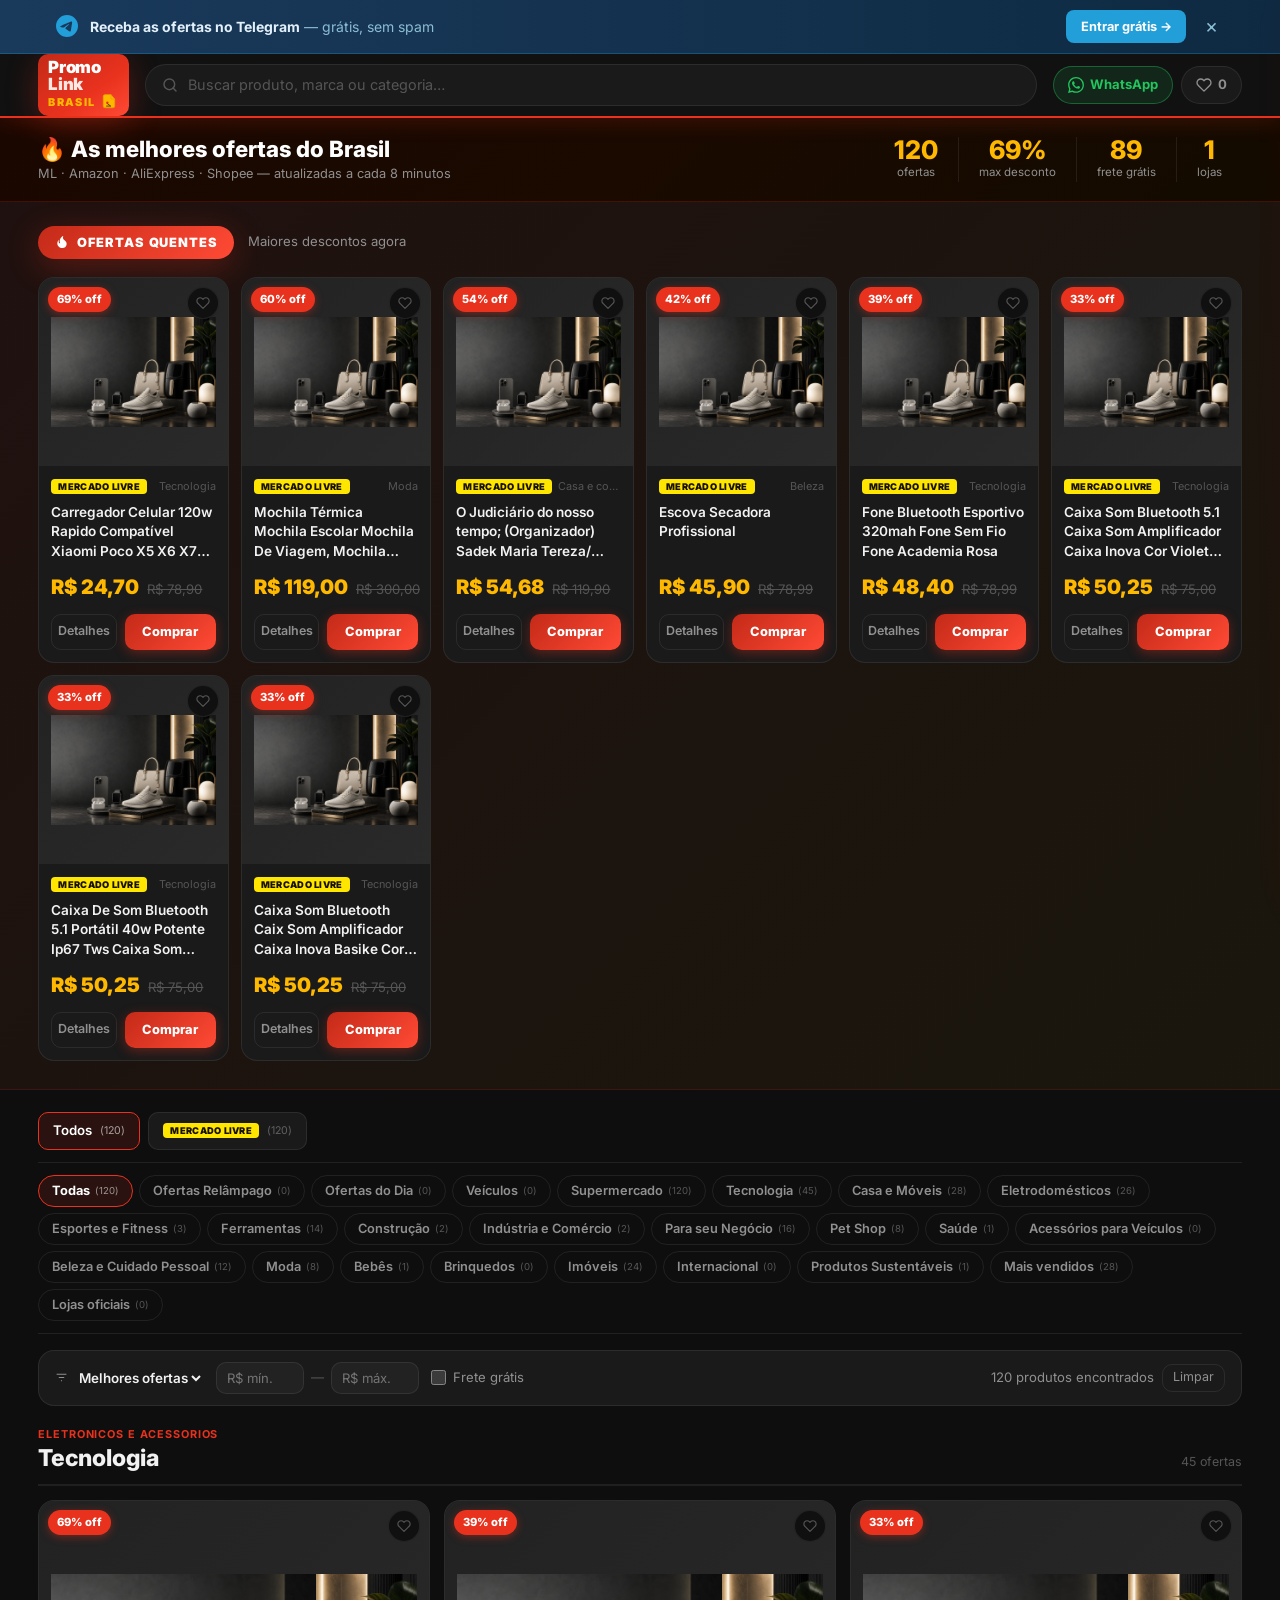
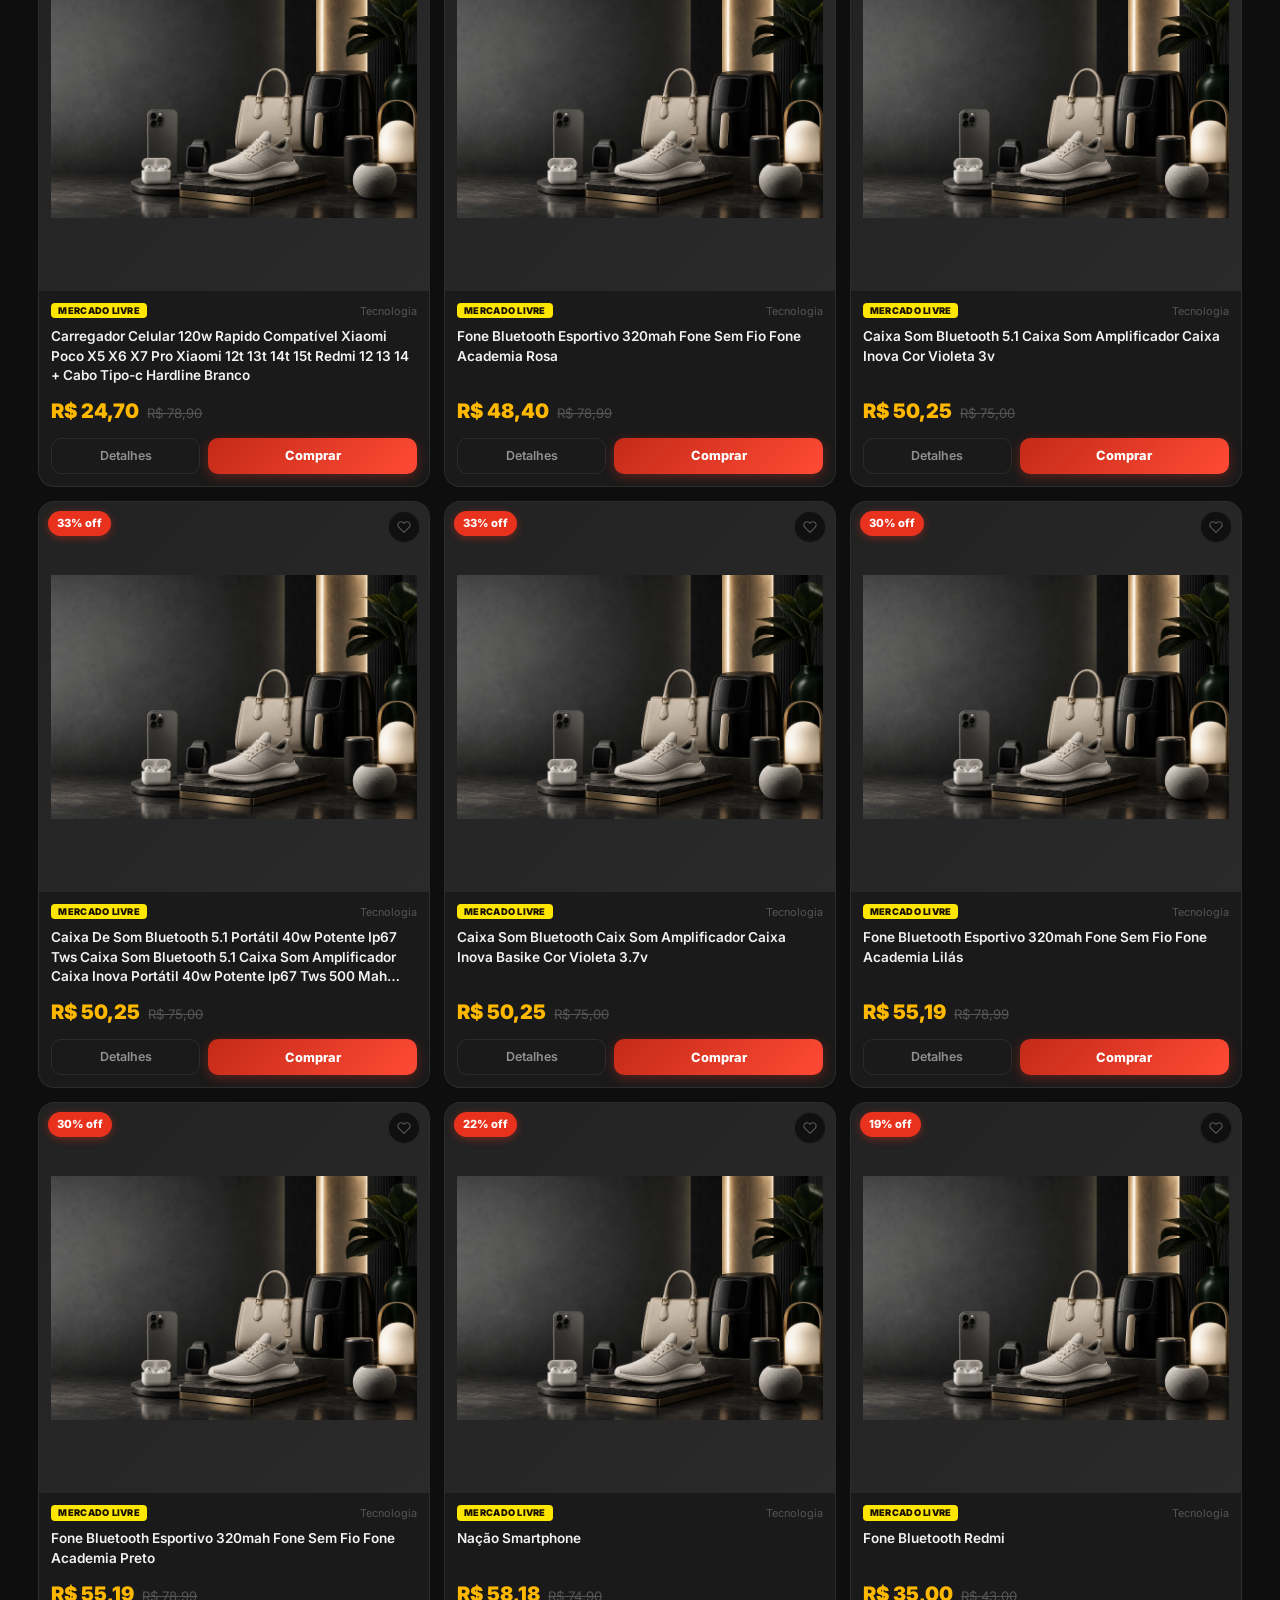
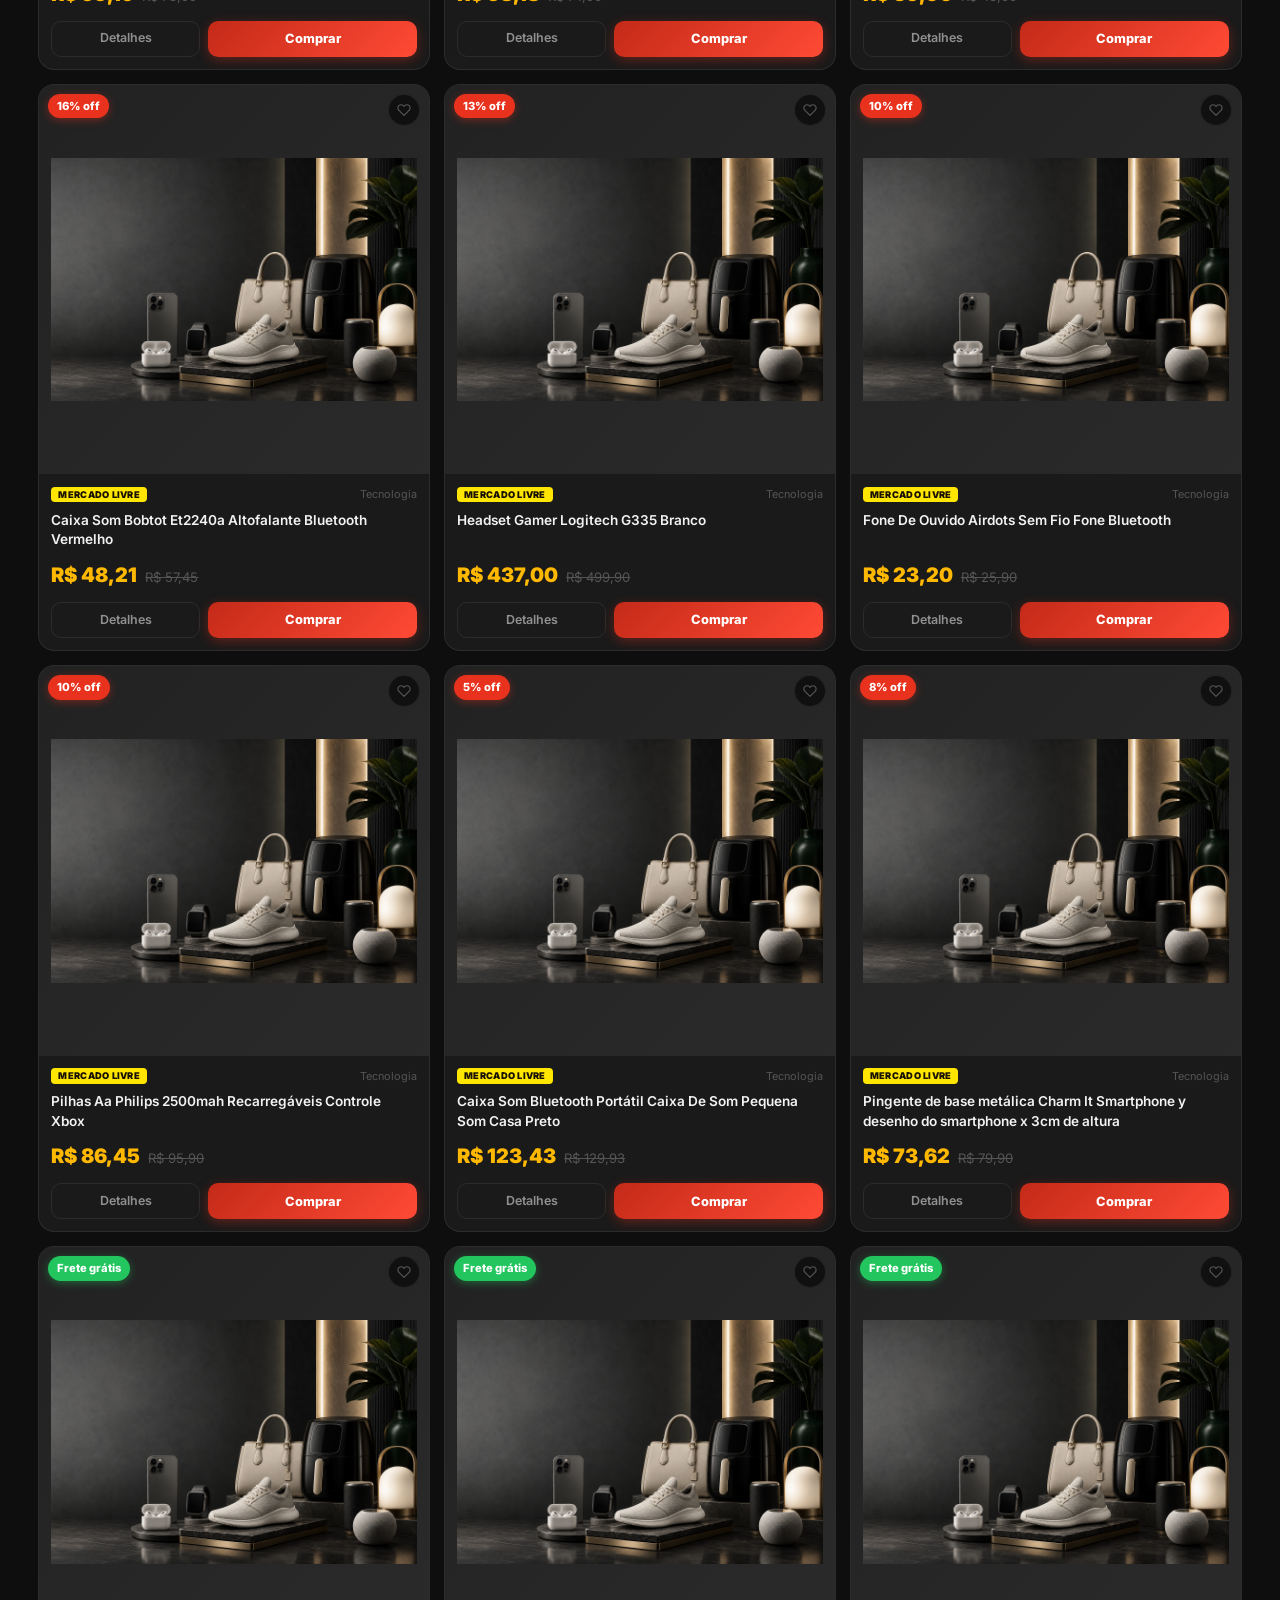
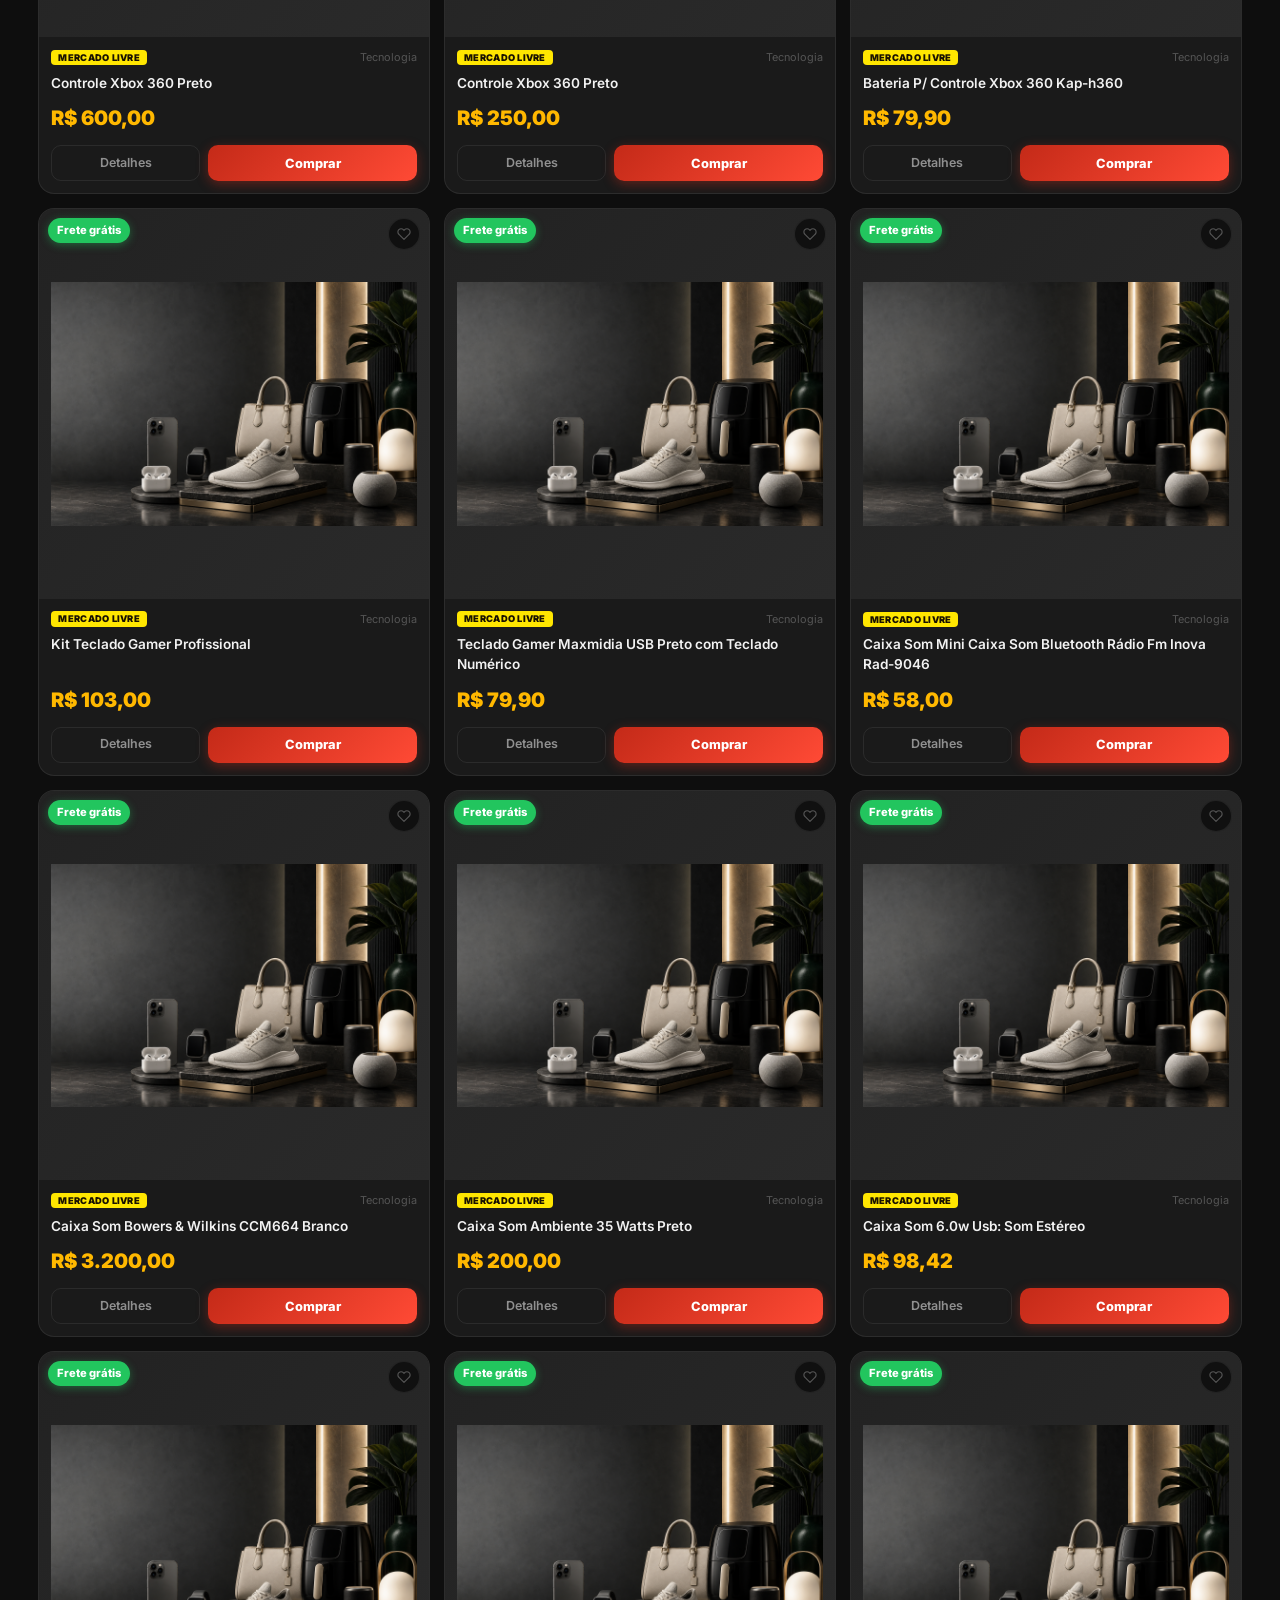
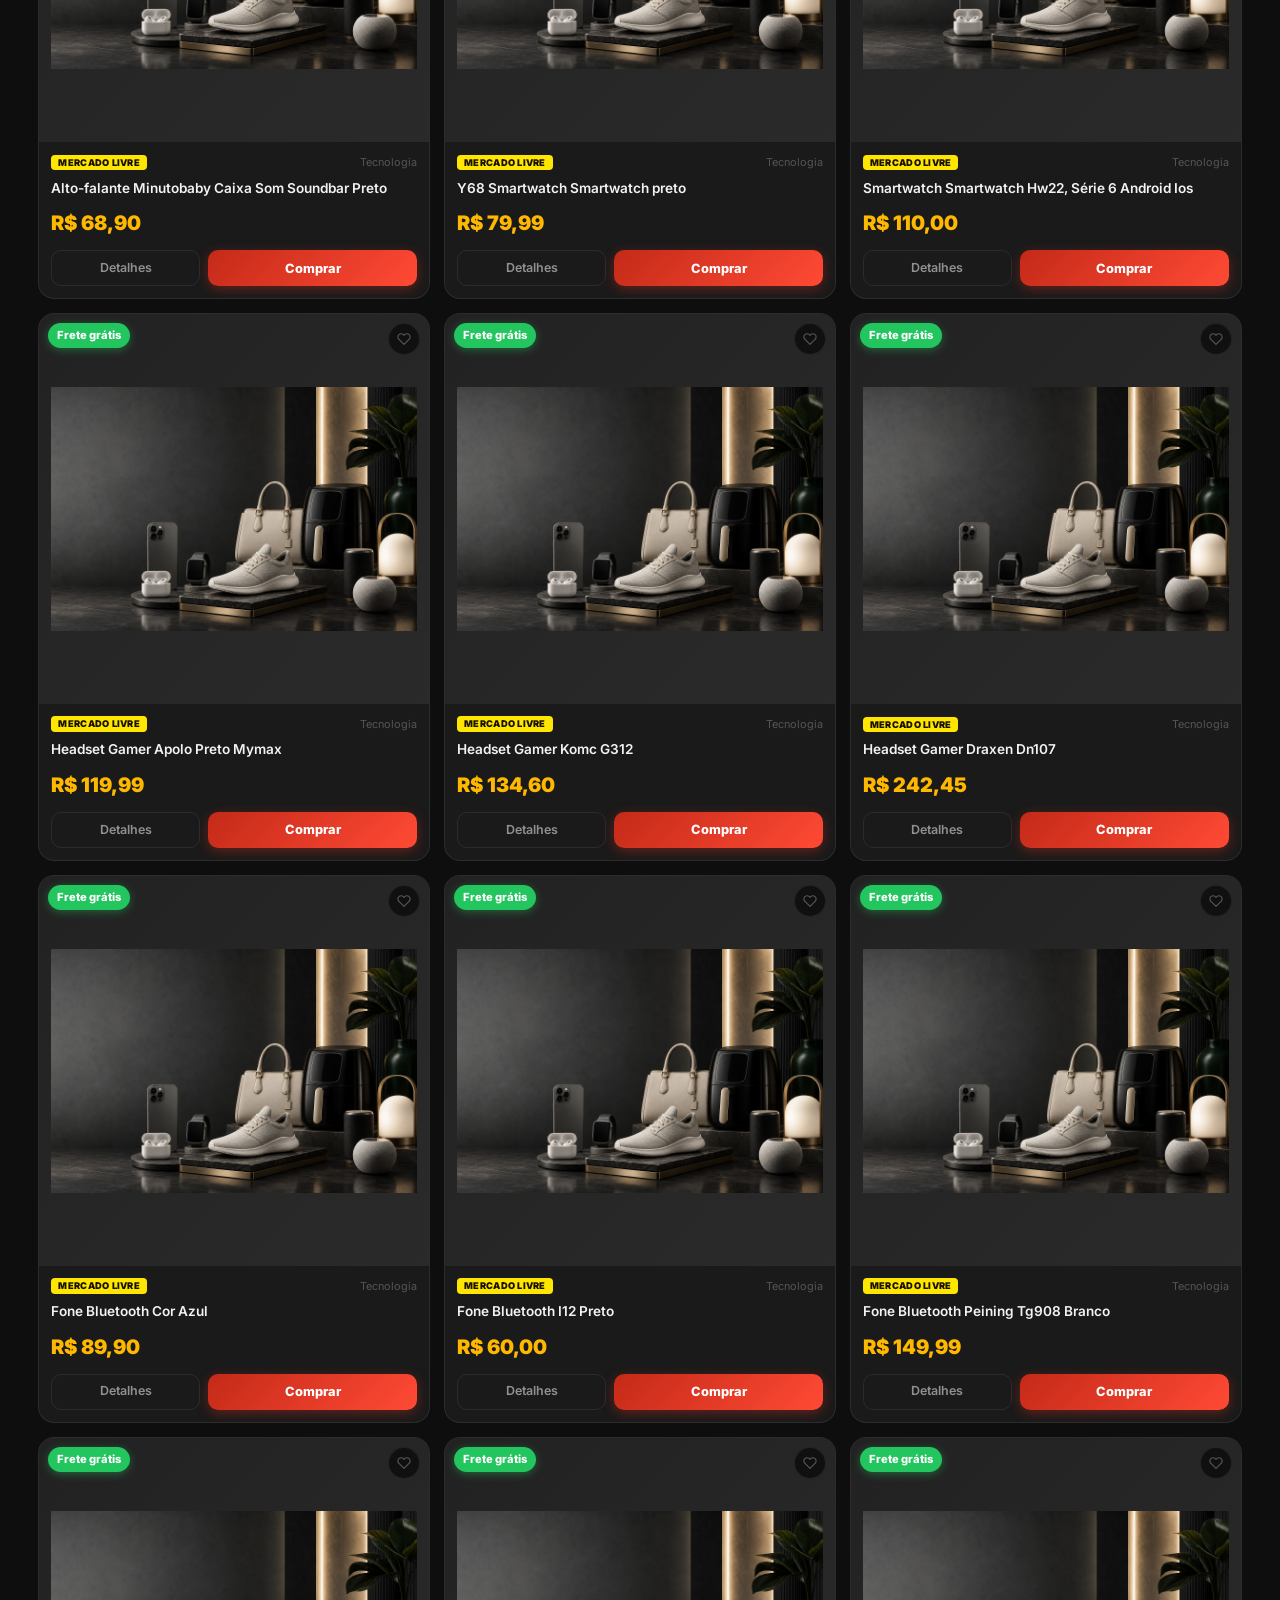
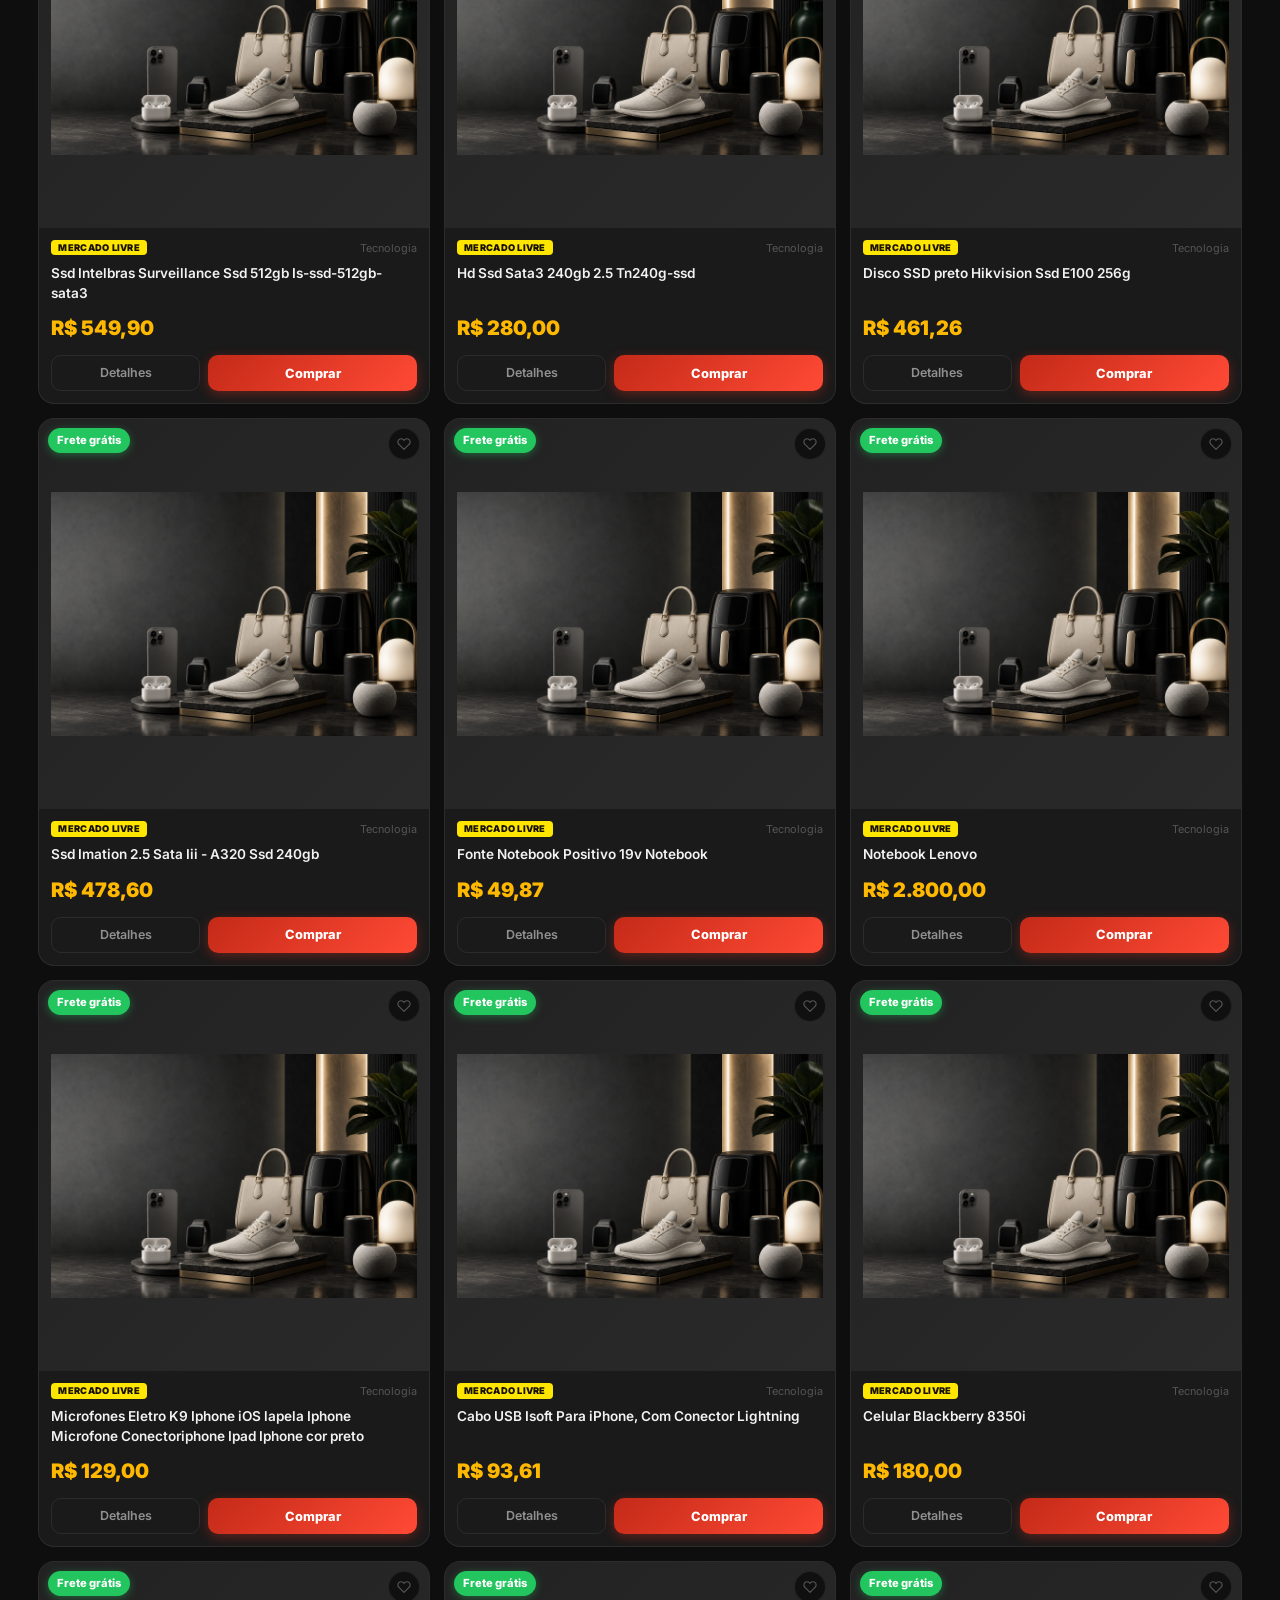
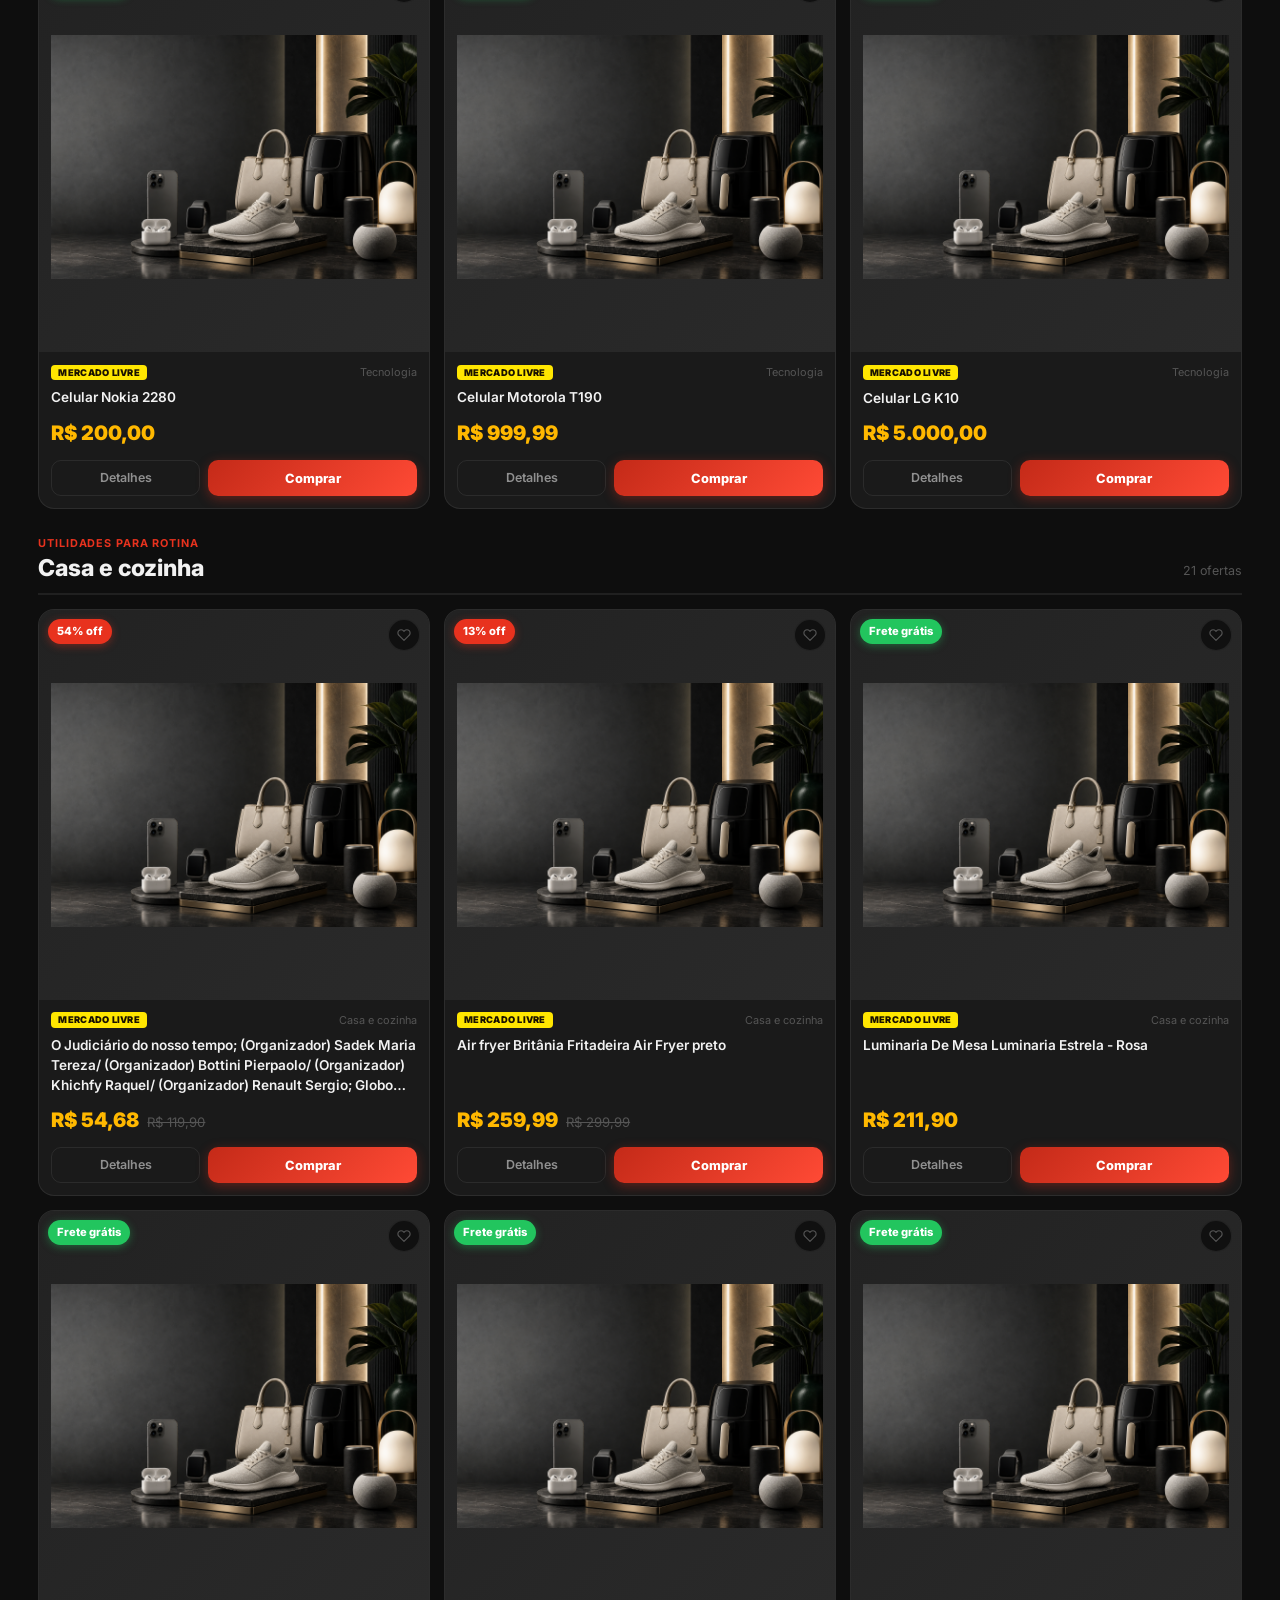
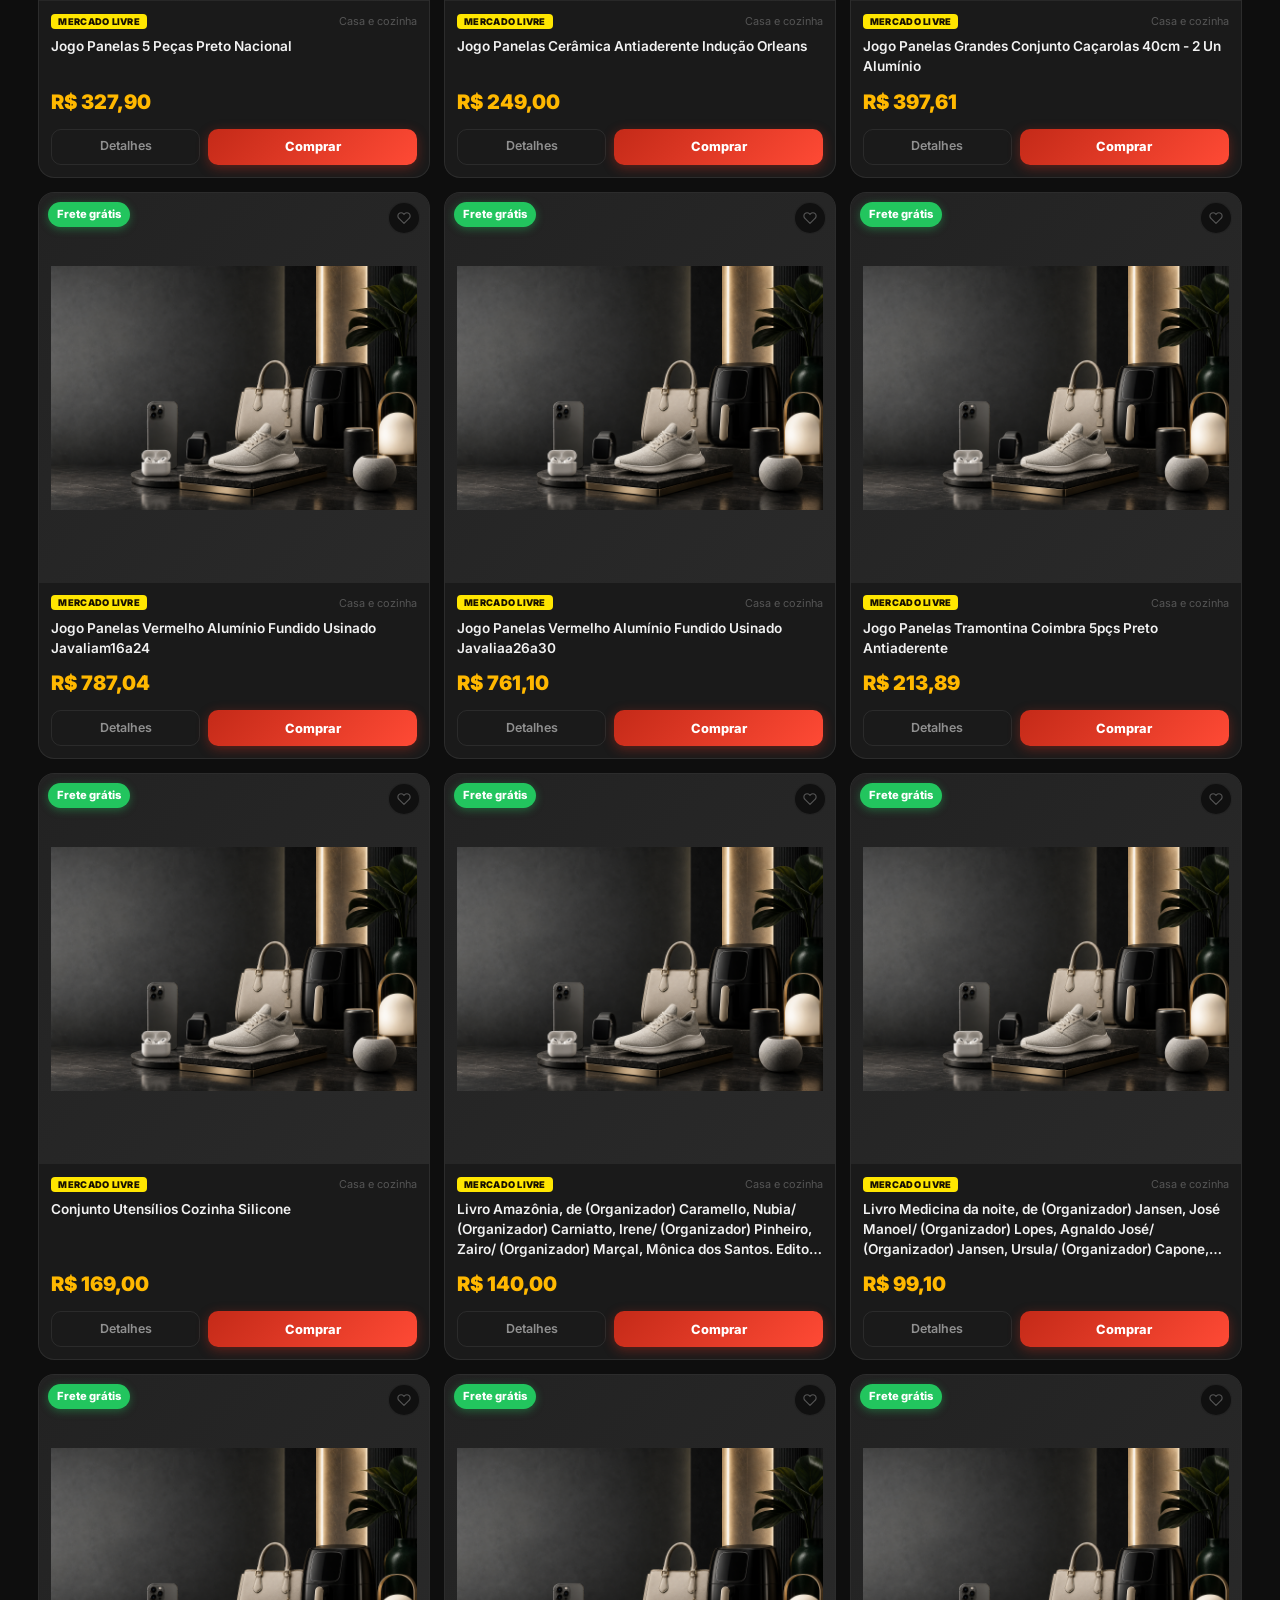
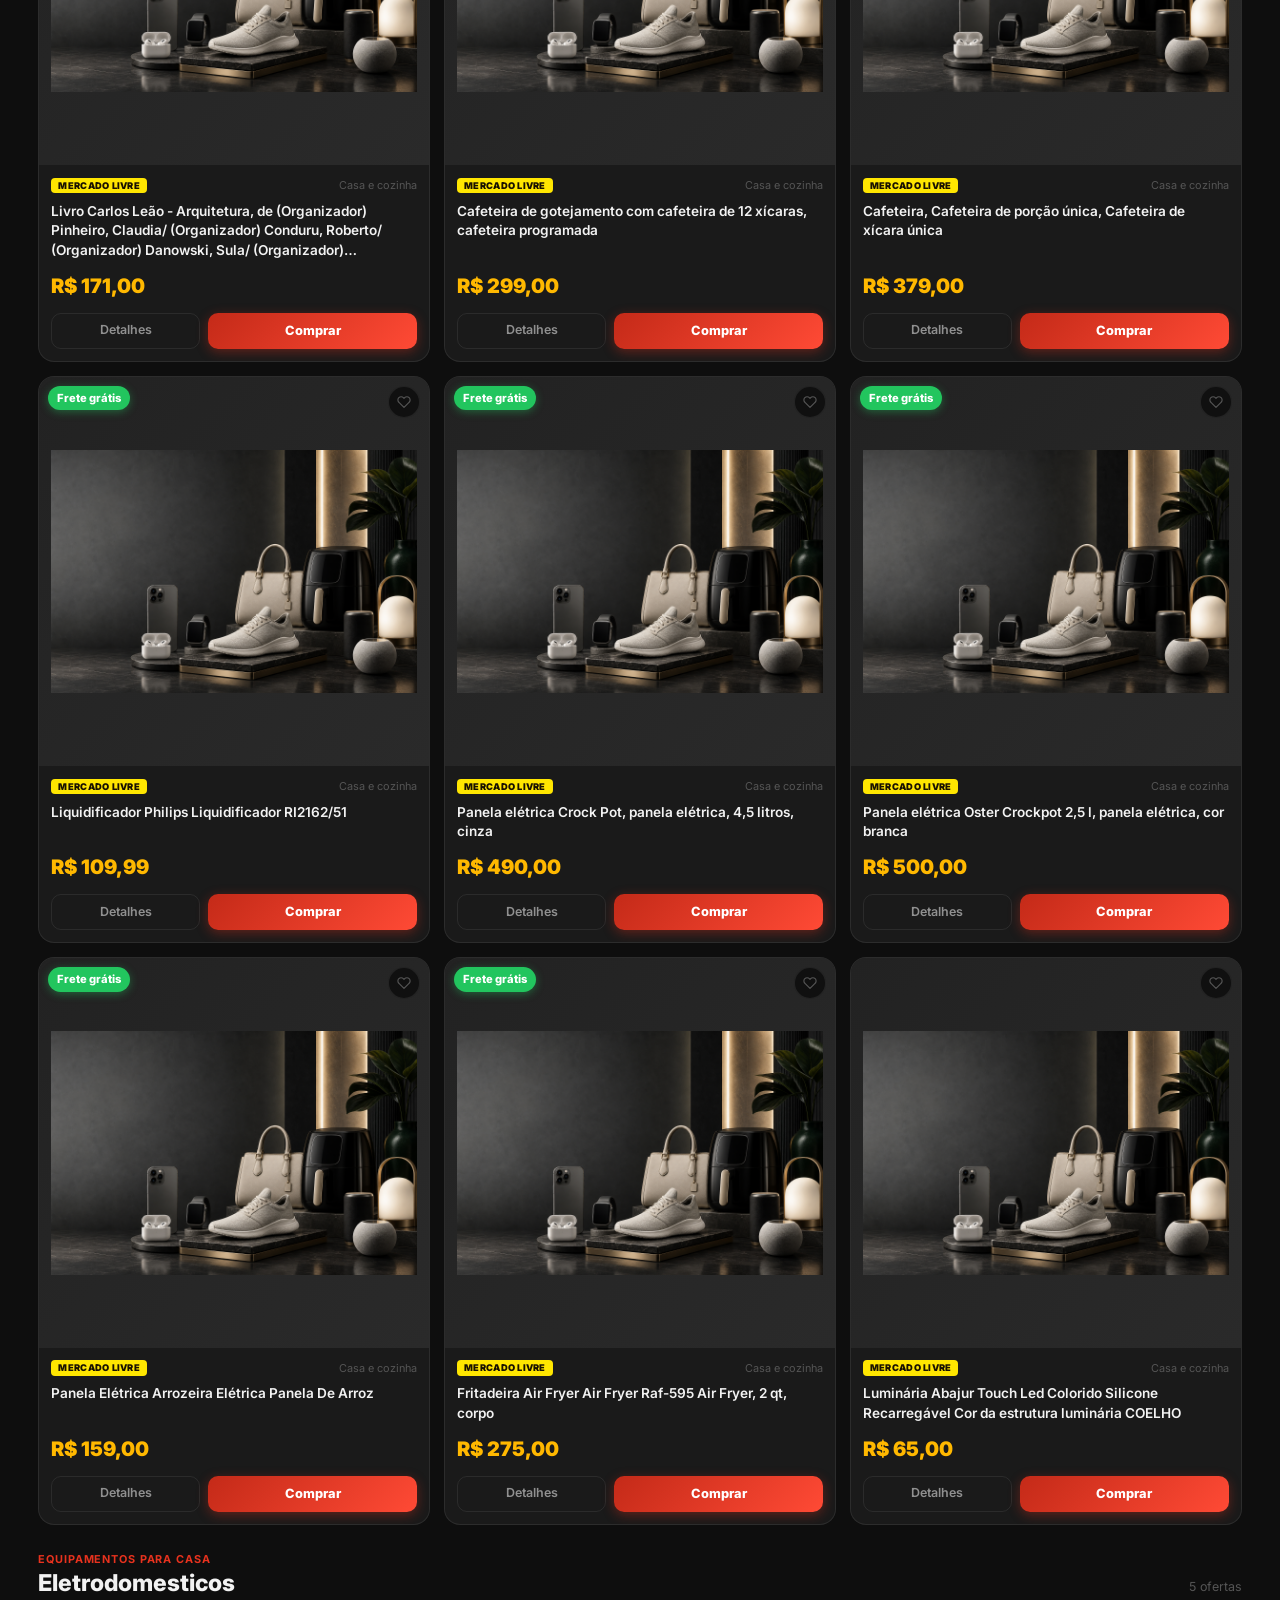
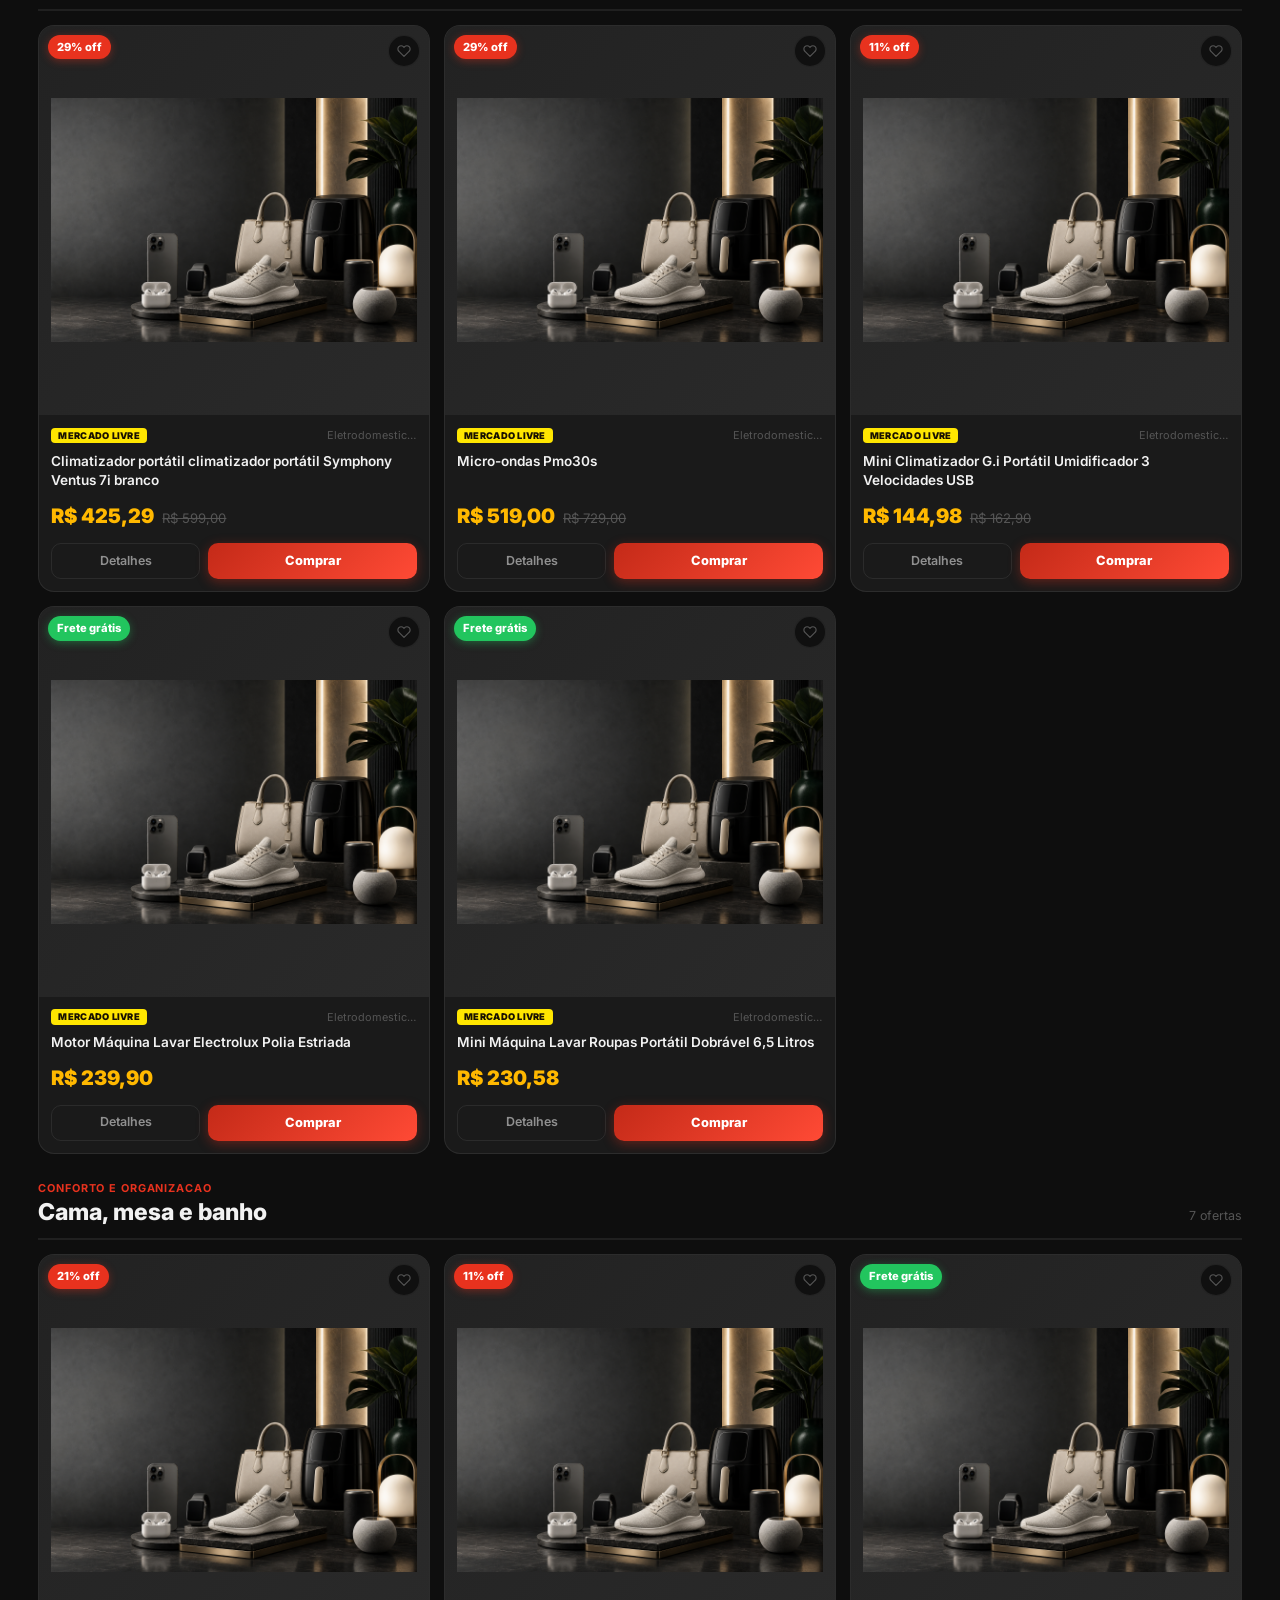
==== commit f2bac43f: "Feat: canal Telegram exclusivo de tecnologia (PromoTECHLinkBrasil) - Adiciona TechTelegramPoster com" ====
--- a/site/index.html
+++ b/site/index.html
@@ -4,12 +4,48 @@
     <meta charset="utf-8">
     <meta name="viewport" content="width=device-width, initial-scale=1">
     <title>PromoLink Brasil | As melhores ofertas do Brasil</title>
-    <meta name="description" content="Ofertas imperdíveis do Mercado Livre, Amazon, AliExpress e Shopee. Descontos reais, atualizados automaticamente.">
+    <meta name="description" content="Ofertas imperdíveis do Mercado Livre, Amazon, AliExpress e Shopee. Descontos reais, atualizados a cada 8 minutos.">
+
+    <!-- Open Graph — preview ao compartilhar no WhatsApp / Instagram / Facebook -->
+    <meta property="og:type" content="website">
+    <meta property="og:site_name" content="PromoLink Brasil">
+    <meta property="og:title" content="🔥 PromoLink Brasil — As melhores ofertas em tempo real">
+    <meta property="og:description" content="Ofertas do Mercado Livre, Amazon, AliExpress e Shopee com descontos reais. Atualizadas a cada 8 minutos, 100% grátis.">
+    <meta property="og:image" content="https://jvitor26.github.io/Projeto_afiliado/og-image.svg">
+    <meta property="og:url" content="https://jvitor26.github.io/Projeto_afiliado">
+    <meta property="og:locale" content="pt_BR">
+
+    <!-- Twitter / X Card -->
+    <meta name="twitter:card" content="summary_large_image">
+    <meta name="twitter:title" content="🔥 PromoLink Brasil — Ofertas em tempo real">
+    <meta name="twitter:description" content="ML, Amazon, AliExpress e Shopee. Descontos reais, atualizados a cada 8 min.">
+    <meta name="twitter:image" content="https://jvitor26.github.io/Projeto_afiliado/og-image.svg">
+
+    <!-- Canonical -->
+    <link rel="canonical" href="https://jvitor26.github.io/Projeto_afiliado">
+
     <link rel="preconnect" href="https://fonts.googleapis.com">
     <link href="https://fonts.googleapis.com/css2?family=Inter:wght@400;500;600;700;800;900&display=swap" rel="stylesheet">
     <link rel="stylesheet" href="styles.css">
   </head>
   <body>
+
+    <!-- ══ TELEGRAM CTA BANNER ════════════════════════════════ -->
+    <div class="tg-banner" id="tgBanner" role="banner">
+      <div class="tg-banner-inner">
+        <svg class="tg-icon" width="22" height="22" viewBox="0 0 24 24" fill="currentColor" aria-hidden="true">
+          <path d="M11.944 0A12 12 0 0 0 0 12a12 12 0 0 0 12 12 12 12 0 0 0 12-12A12 12 0 0 0 12 0a12 12 0 0 0-.056 0zm4.962 7.224c.1-.002.321.023.465.14a.506.506 0 0 1 .171.325c.016.093.036.306.02.472-.18 1.898-.962 6.502-1.36 8.627-.168.9-.499 1.201-.82 1.23-.696.065-1.225-.46-1.9-.902-1.056-.693-1.653-1.124-2.678-1.8-1.185-.78-.417-1.21.258-1.91.177-.184 3.247-2.977 3.307-3.23.007-.032.014-.15-.056-.212s-.174-.041-.249-.024c-.106.024-1.793 1.14-5.061 3.345-.48.33-.913.49-1.302.48-.428-.008-1.252-.241-1.865-.44-.752-.245-1.349-.374-1.297-.789.027-.216.325-.437.893-.663 3.498-1.524 5.83-2.529 6.998-3.014 3.332-1.386 4.025-1.627 4.476-1.635z"/>
+        </svg>
+        <span class="tg-banner-text">
+          <strong>Receba as ofertas no Telegram</strong>
+          <span class="tg-banner-sub"> — grátis, sem spam</span>
+        </span>
+        <a class="tg-banner-btn" href="https://t.me/PromoLinkBrasil99" target="_blank" rel="noopener noreferrer" id="tgJoinBtn">
+          Entrar grátis →
+        </a>
+        <button class="tg-banner-close" id="tgBannerClose" type="button" aria-label="Fechar">×</button>
+      </div>
+    </div>
 
     <!-- ══ TOPBAR ══════════════════════════════════════════════ -->
     <header class="topbar">
@@ -173,5 +209,37 @@
 
     <script src="products.js"></script>
     <script src="app.js"></script>
+    <script>
+      // Banner Telegram: fecha e lembra por 7 dias
+      (function () {
+        const STORAGE_KEY = 'tg_banner_closed';
+        const banner = document.getElementById('tgBanner');
+        const closeBtn = document.getElementById('tgBannerClose');
+        const joinBtn = document.getElementById('tgJoinBtn');
+
+        function hideBanner() {
+          banner.style.display = 'none';
+          document.body.classList.remove('has-tg-banner');
+        }
+
+        const closed = localStorage.getItem(STORAGE_KEY);
+        if (closed && Date.now() - Number(closed) < 7 * 86400000) {
+          hideBanner();
+        }
+
+        closeBtn.addEventListener('click', function () {
+          localStorage.setItem(STORAGE_KEY, Date.now());
+          hideBanner();
+        });
+
+        // Clique no "Entrar": fecha o banner após 3s (usuário já foi pro Telegram)
+        joinBtn.addEventListener('click', function () {
+          setTimeout(function () {
+            localStorage.setItem(STORAGE_KEY, Date.now());
+            hideBanner();
+          }, 3000);
+        });
+      })();
+    </script>
   </body>
 </html>
--- a/site/styles.css
+++ b/site/styles.css
@@ -674,3 +674,79 @@
 @media (prefers-reduced-motion: reduce) {
   *, *::before, *::after { animation-duration: 0.01ms !important; transition-duration: 0.01ms !important; }
 }
+
+/* ═══════════════════════════════════════════════════════════
+   TELEGRAM CTA BANNER
+   ═══════════════════════════════════════════════════════════ */
+
+.tg-banner {
+  position: sticky;
+  top: 0;
+  z-index: 200;
+  background: linear-gradient(90deg, #1a3a5c 0%, #0e2a42 100%);
+  border-bottom: 1px solid rgba(34,158,217,.3);
+}
+
+.tg-banner-inner {
+  max-width: 1200px;
+  margin: 0 auto;
+  padding: .6rem 1rem;
+  display: flex;
+  align-items: center;
+  gap: .75rem;
+}
+
+.tg-icon {
+  color: #229ed9;
+  flex-shrink: 0;
+}
+
+.tg-banner-text {
+  flex: 1;
+  font-size: .875rem;
+  color: #e2f0fa;
+}
+
+.tg-banner-sub {
+  color: #8bbdd4;
+  font-weight: 400;
+}
+
+.tg-banner-btn {
+  background: #229ed9;
+  color: #fff;
+  text-decoration: none;
+  font-size: .8rem;
+  font-weight: 700;
+  padding: .45rem .9rem;
+  border-radius: 8px;
+  white-space: nowrap;
+  transition: background .15s, transform .1s;
+  flex-shrink: 0;
+}
+.tg-banner-btn:hover {
+  background: #1a7fb0;
+  transform: translateY(-1px);
+}
+
+.tg-banner-close {
+  background: none;
+  border: none;
+  color: #8bbdd4;
+  font-size: 1.25rem;
+  cursor: pointer;
+  padding: .2rem .4rem;
+  line-height: 1;
+  flex-shrink: 0;
+  transition: color .15s;
+}
+.tg-banner-close:hover { color: #e2f0fa; }
+
+/* Body offset when banner visible */
+body.has-tg-banner .topbar { top: 0; }
+
+@media (max-width: 480px) {
+  .tg-banner-sub { display: none; }
+  .tg-banner-text strong { font-size: .8rem; }
+  .tg-banner-btn { font-size: .75rem; padding: .4rem .7rem; }
+}
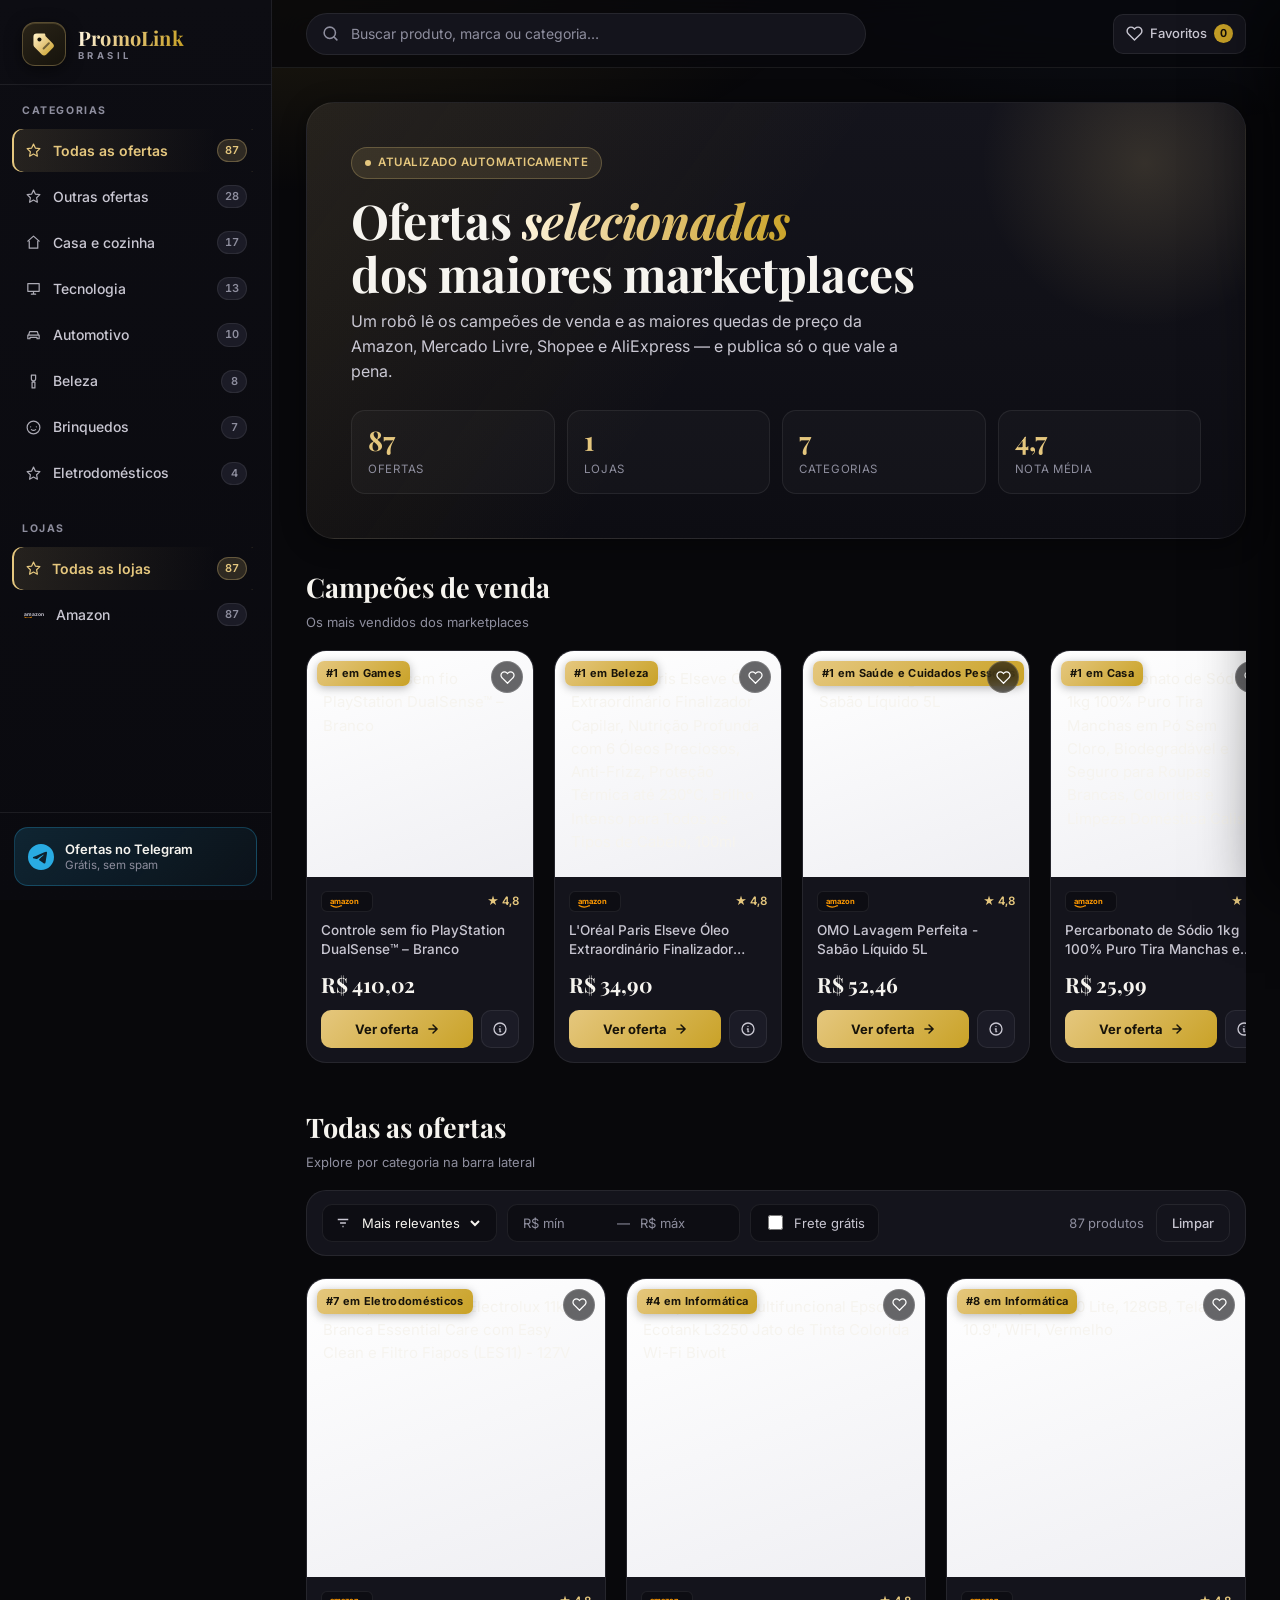
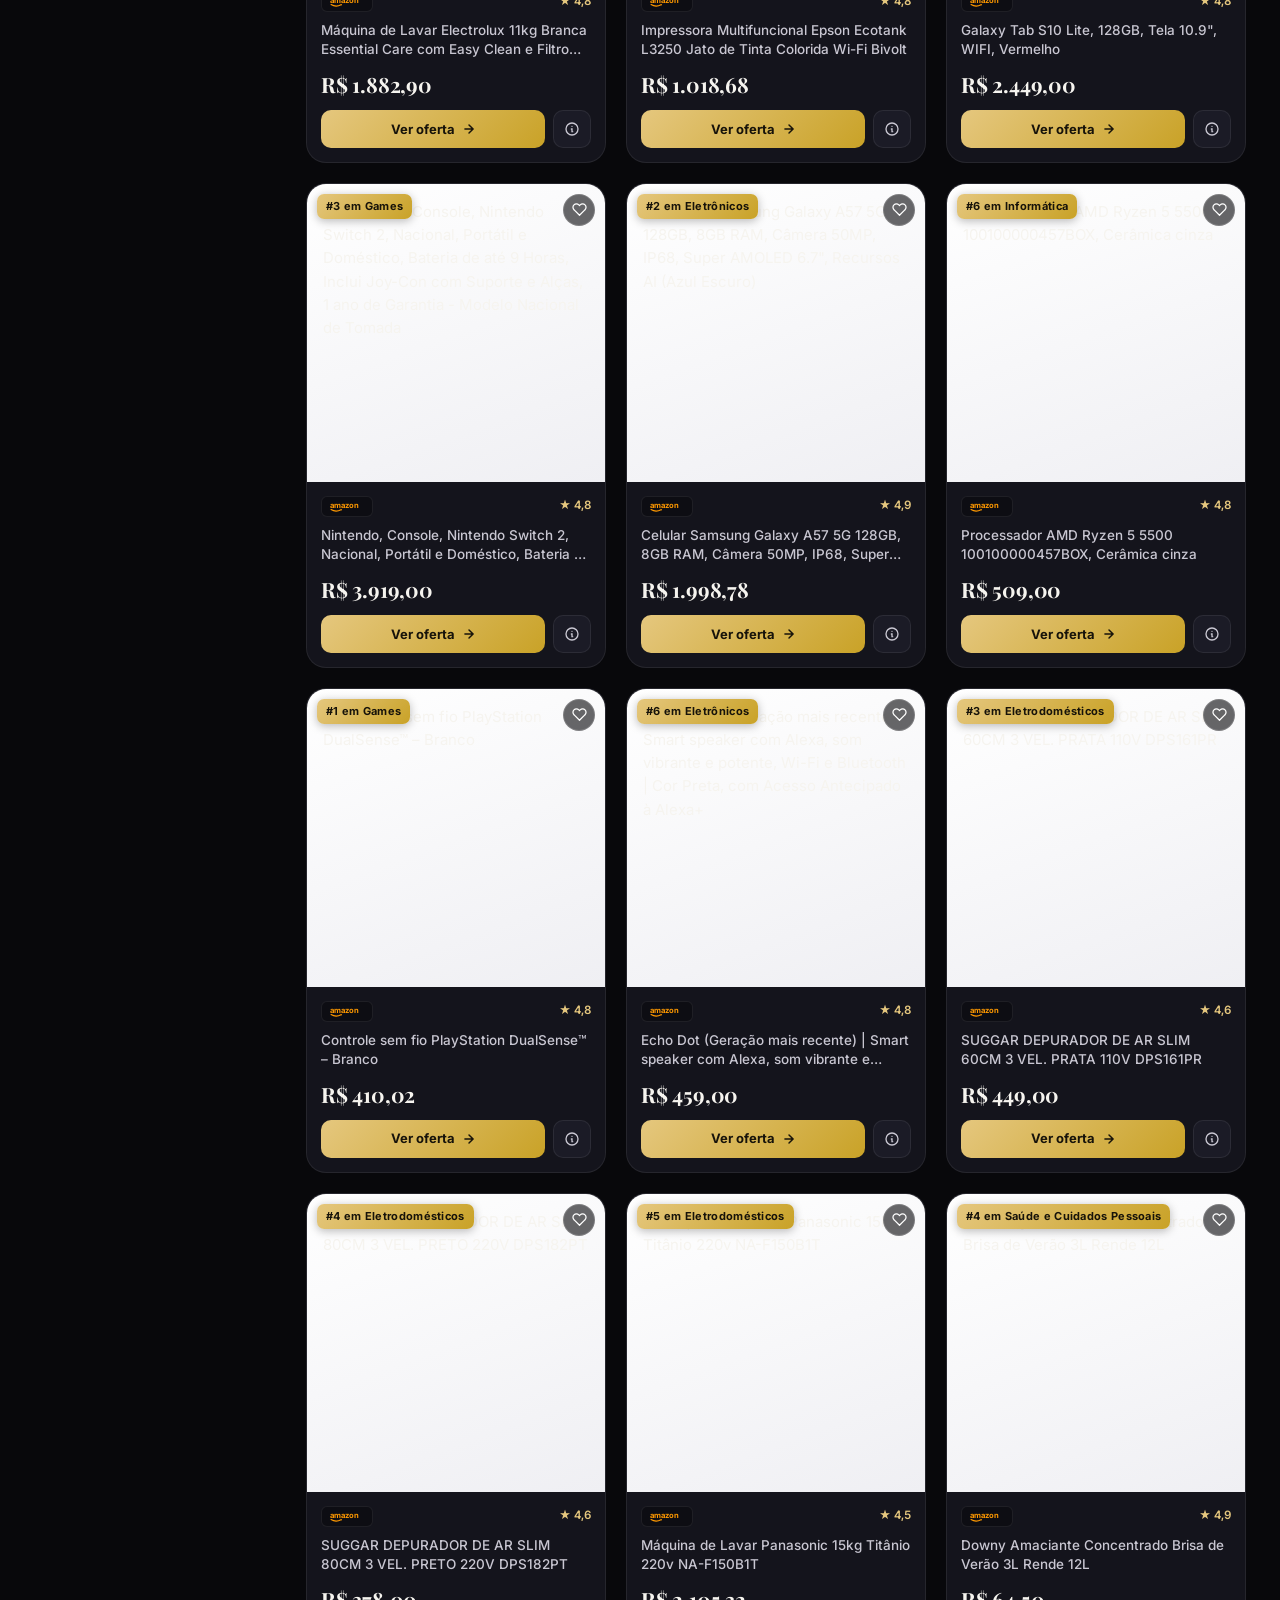
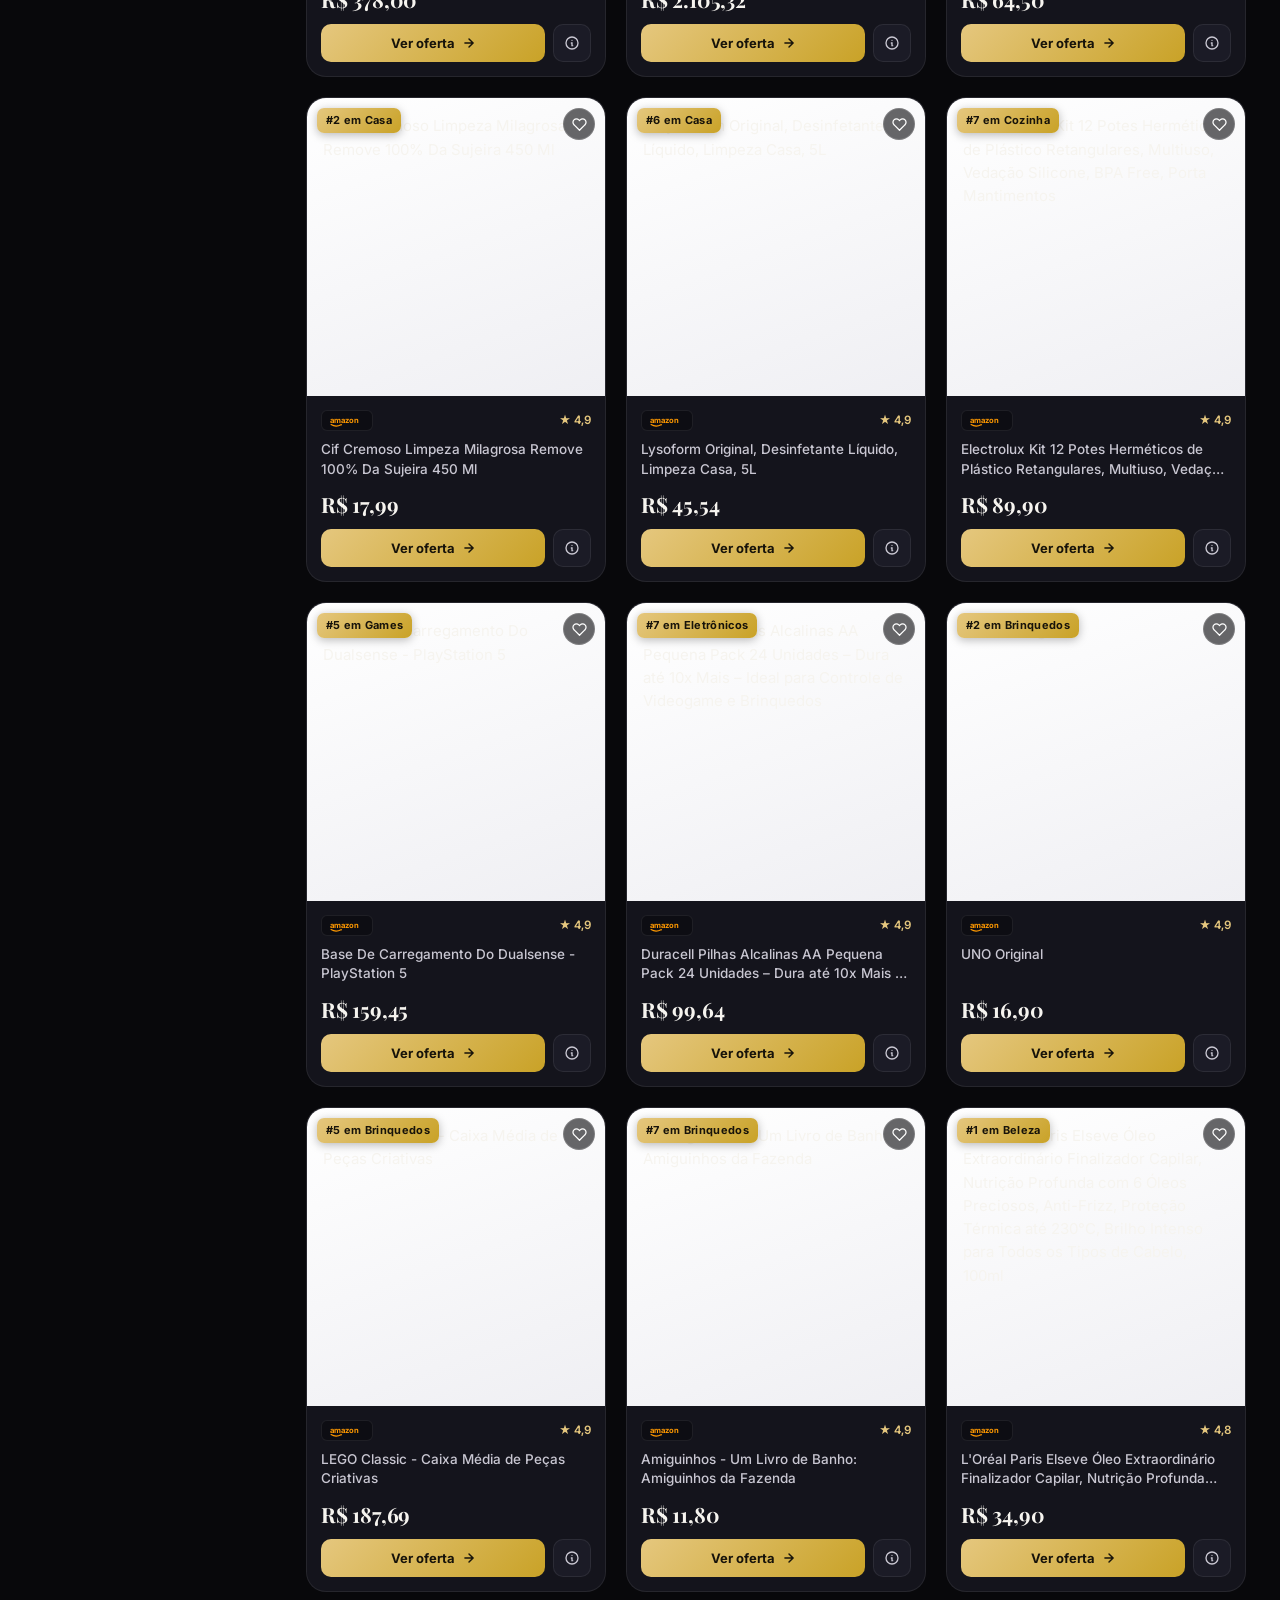
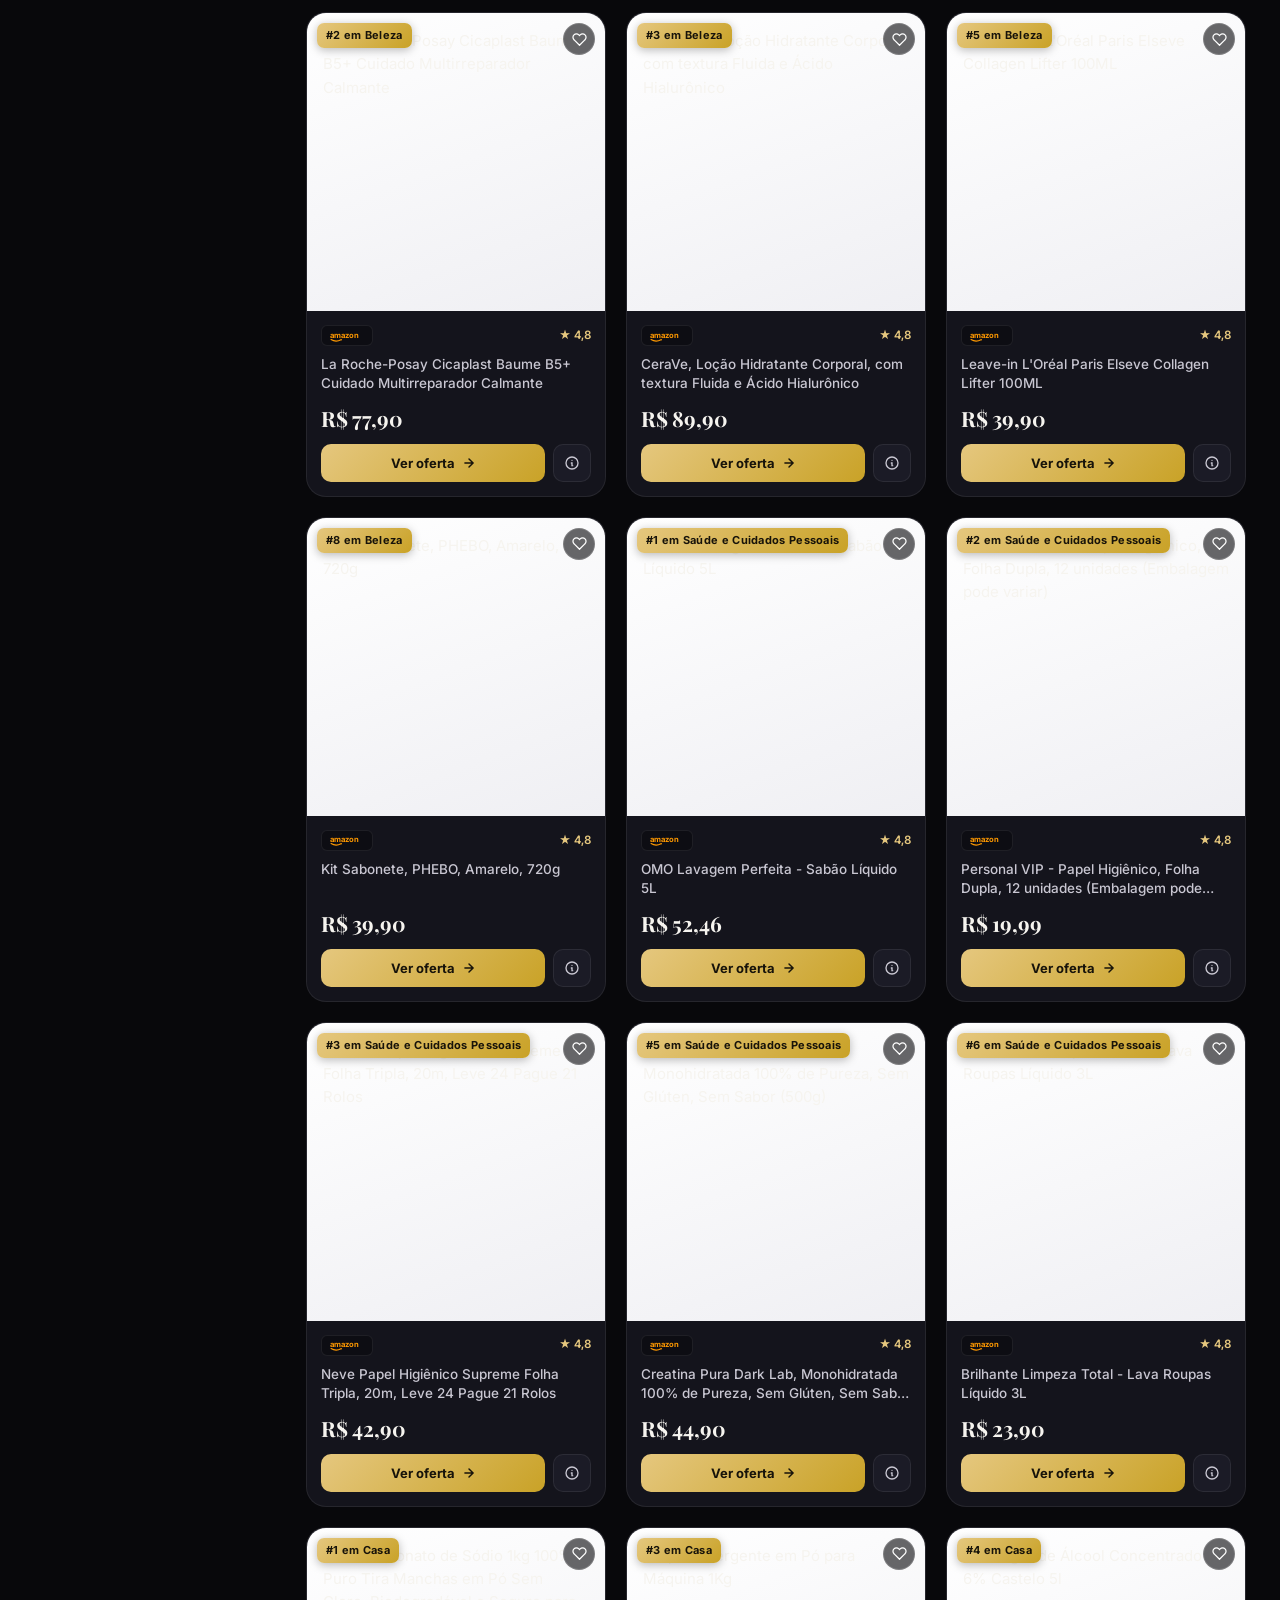
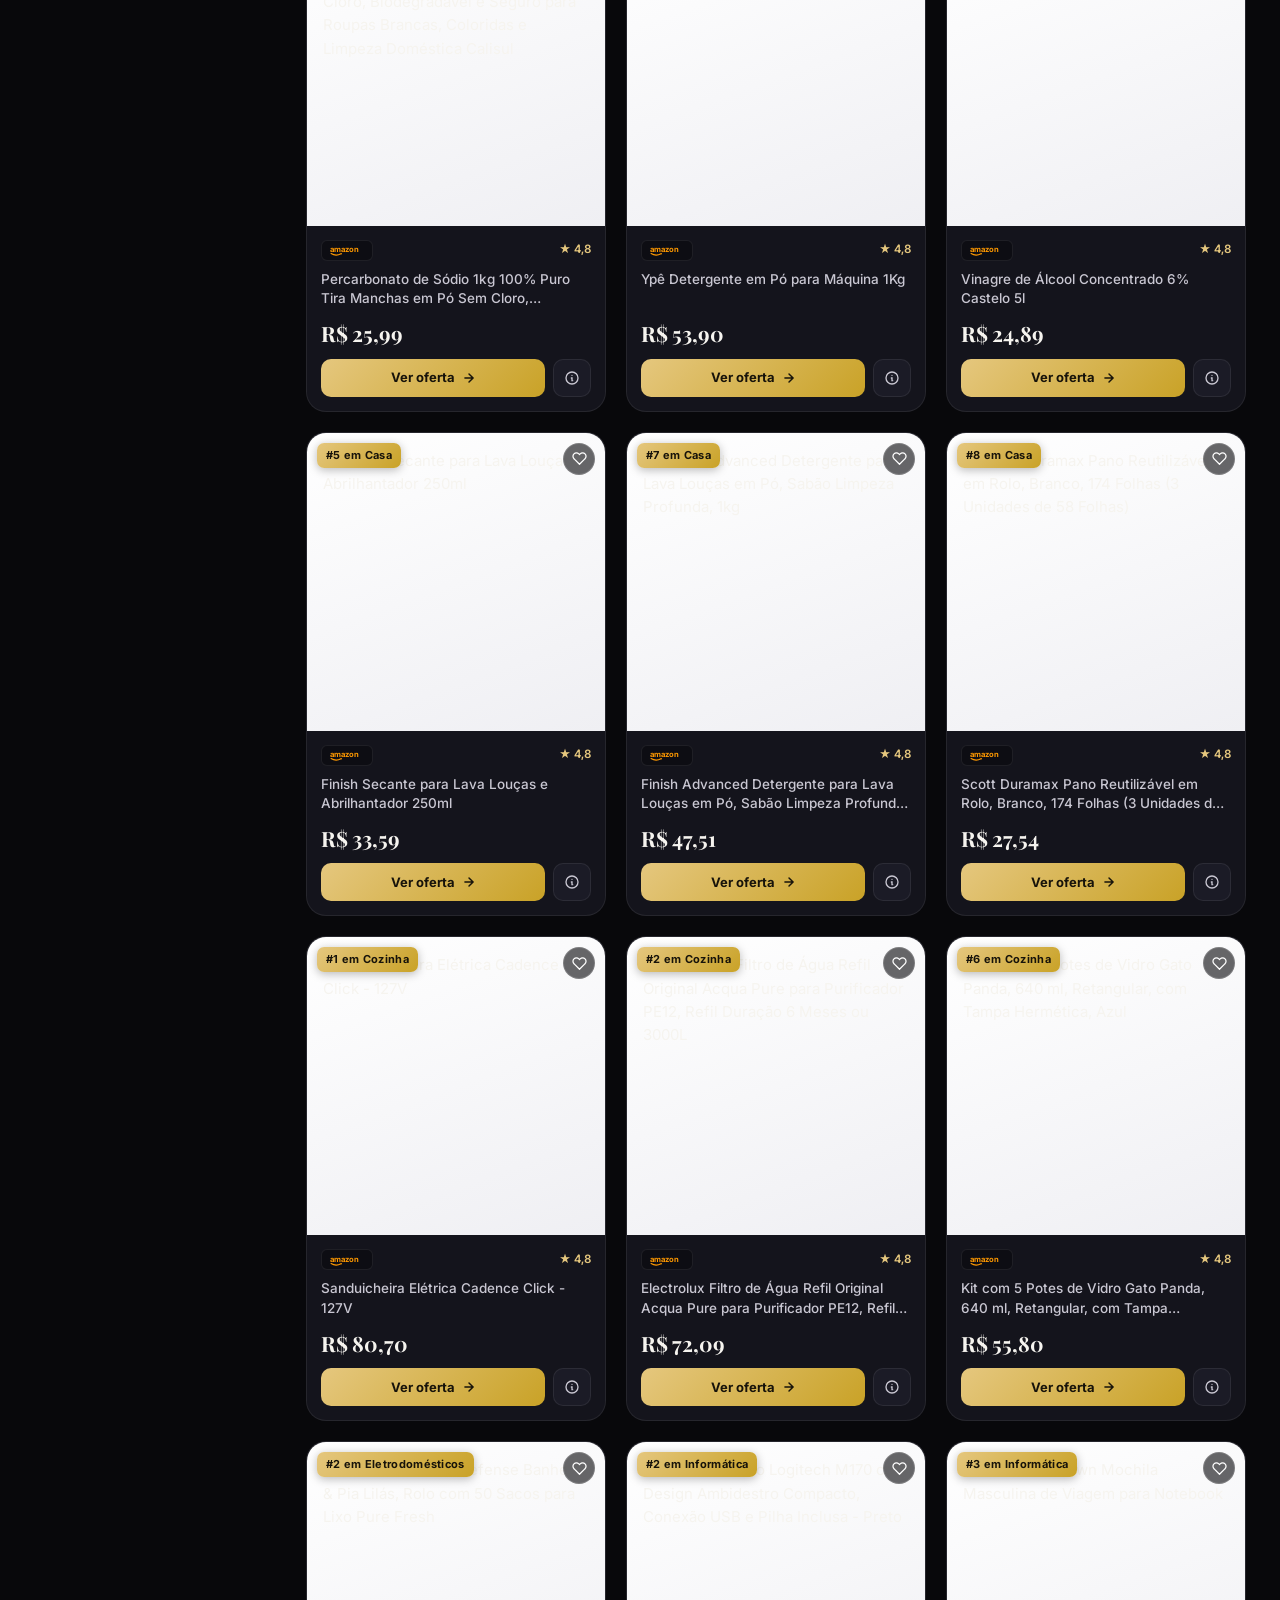
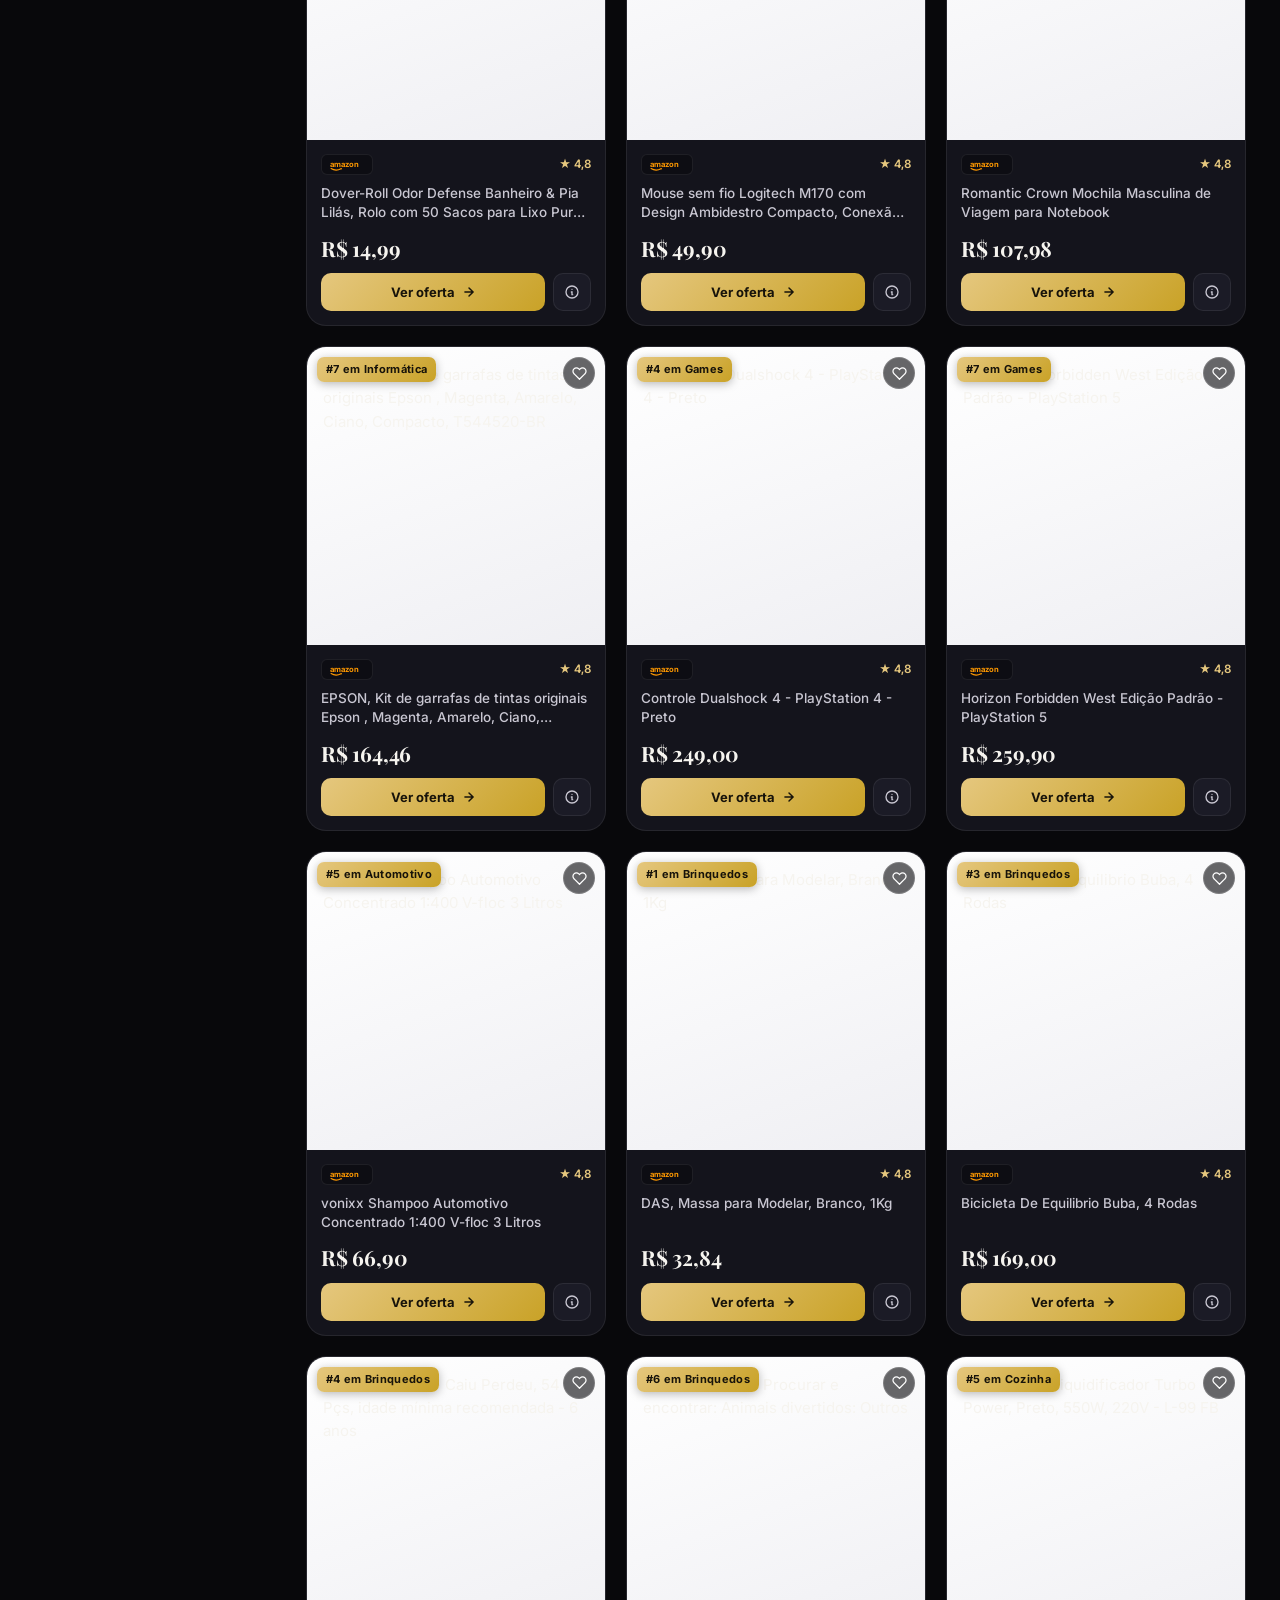
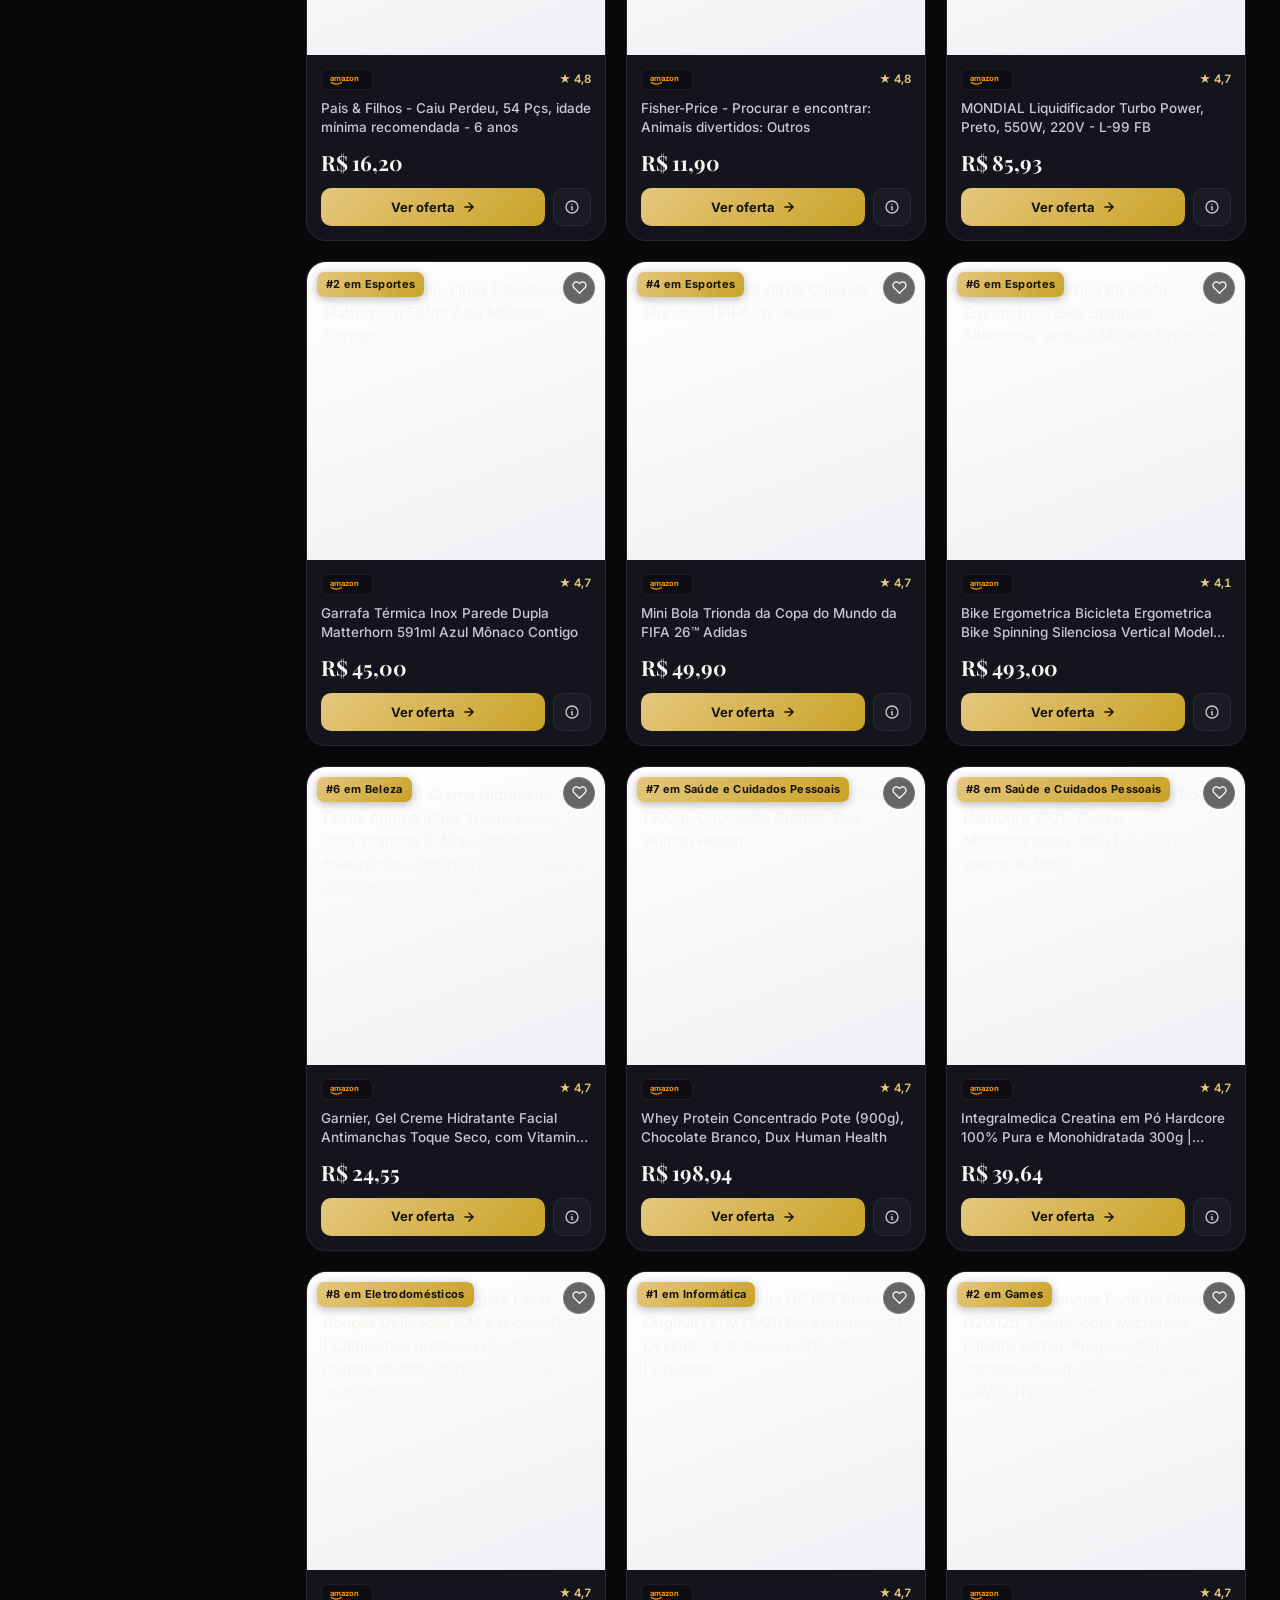
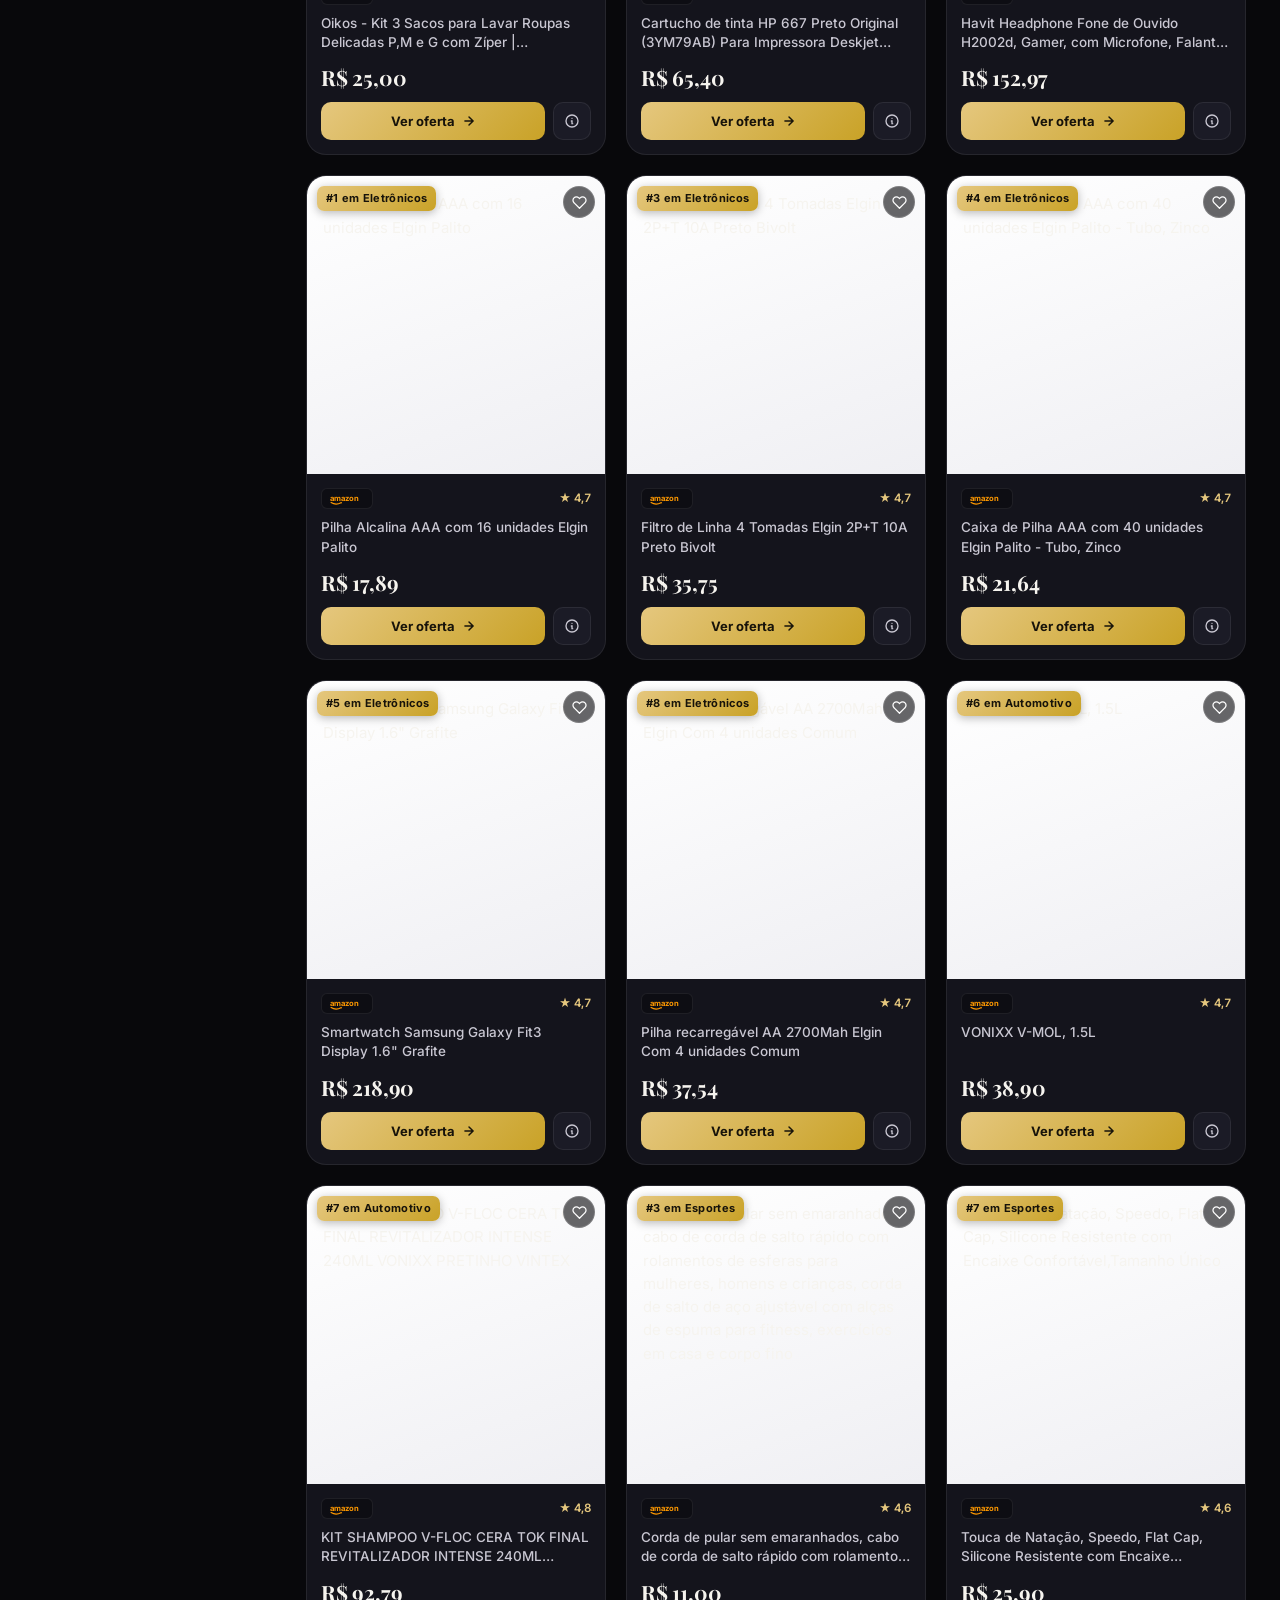
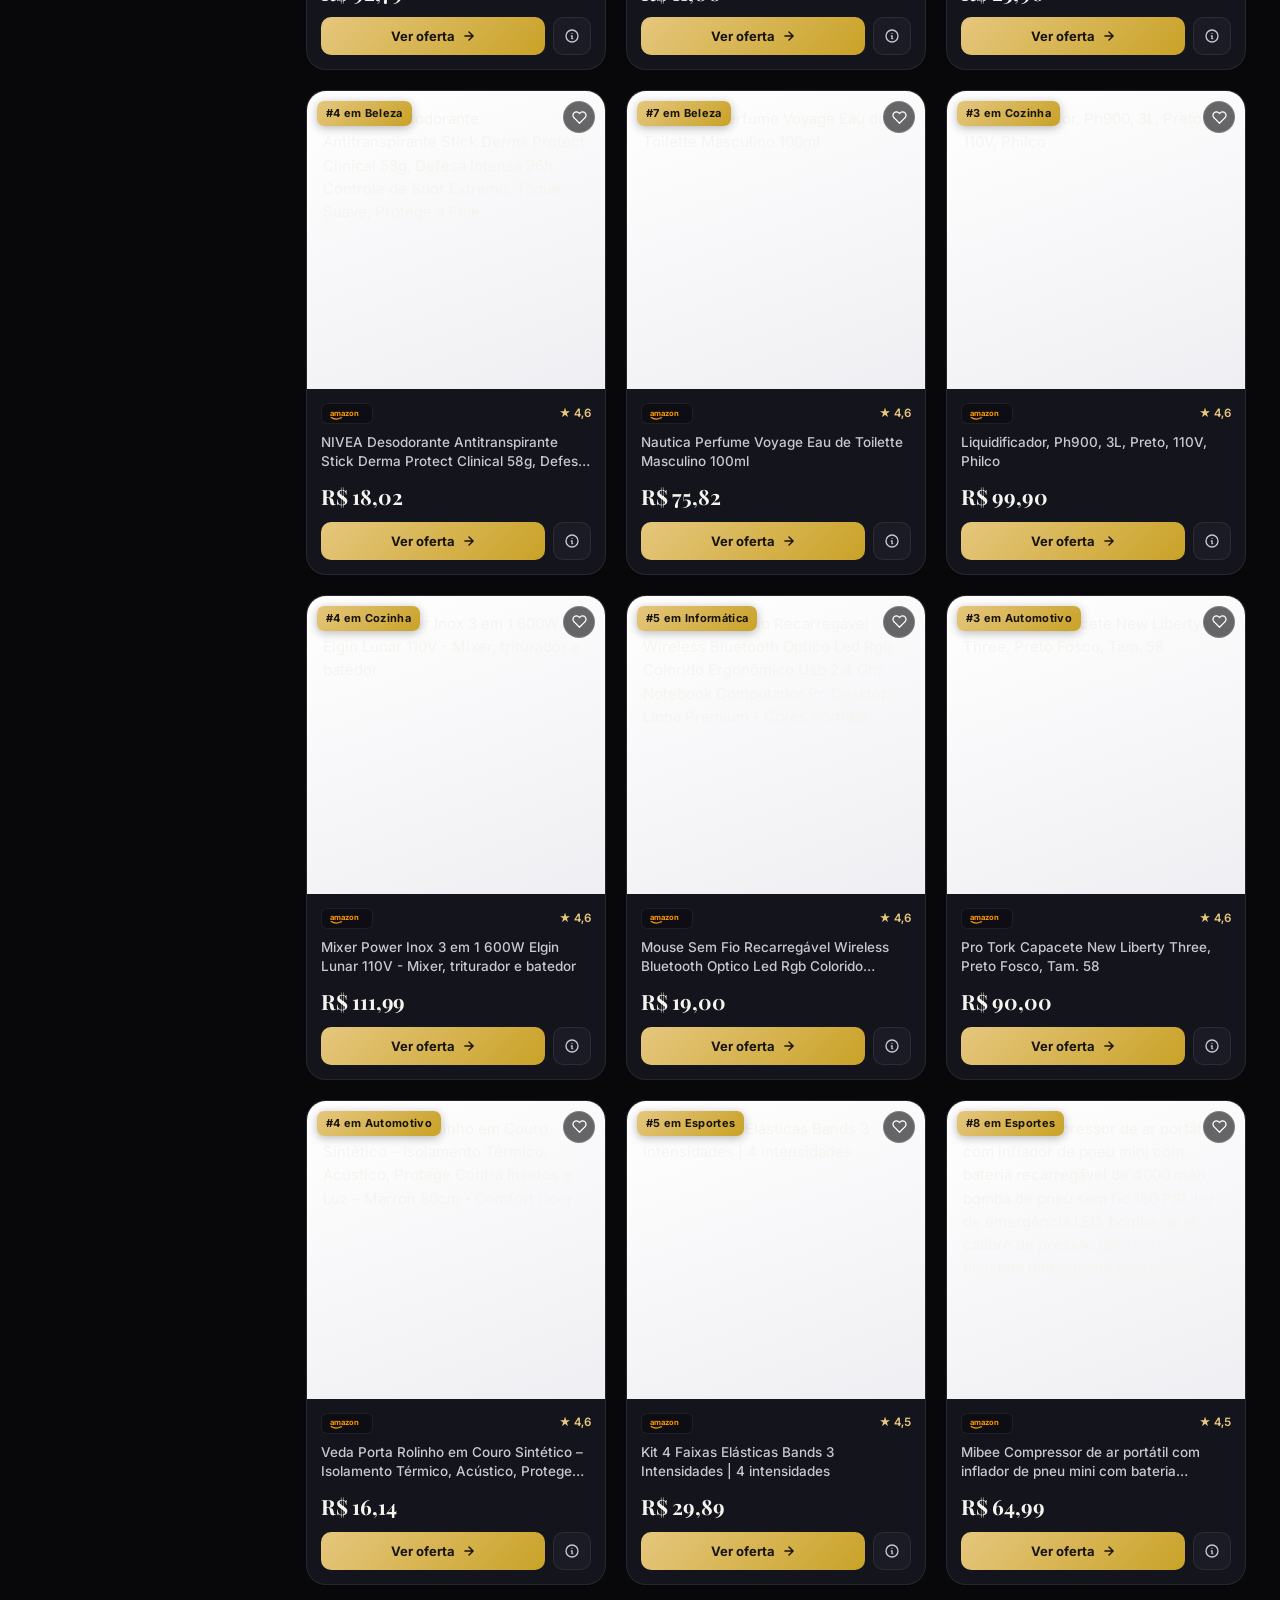
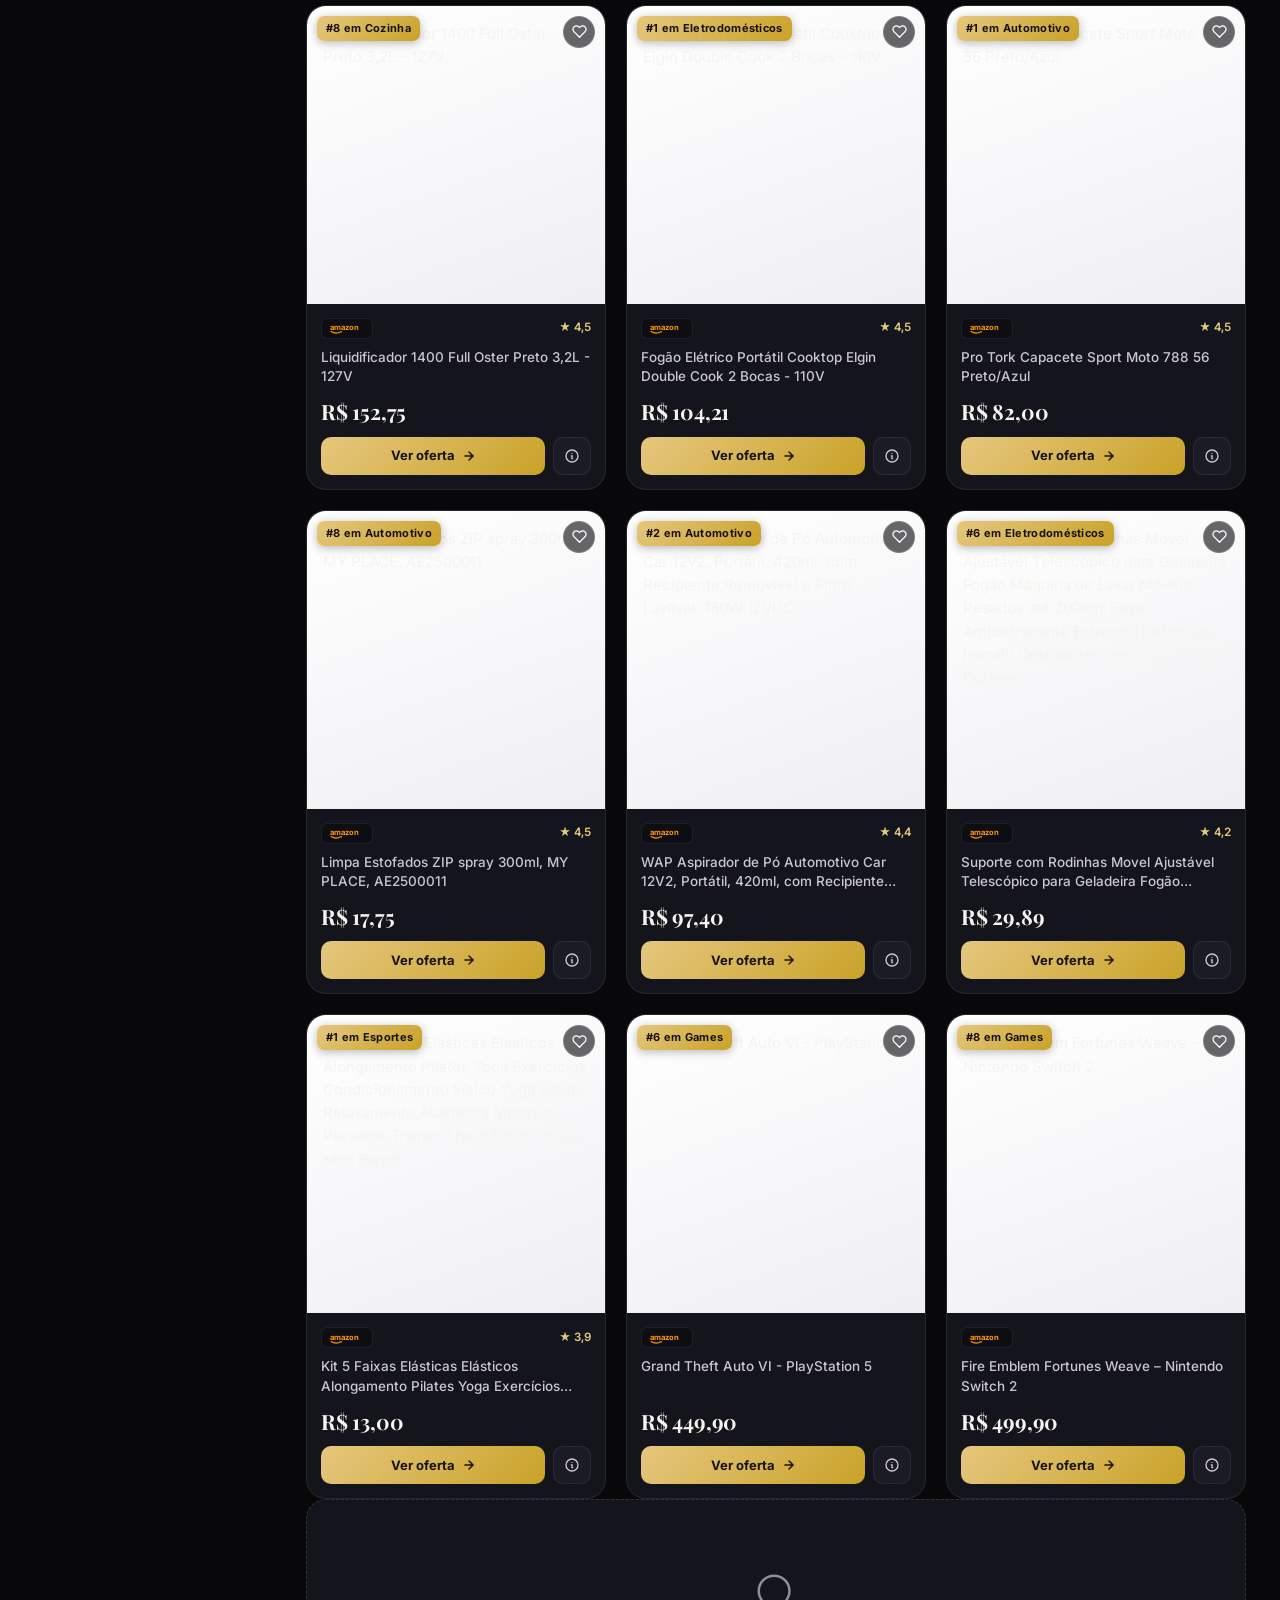
==== commit 0e65cd65: "Redesign do site: tema obsidiana, sidebar por categoria e limpeza do acervo Front-end refeito (index" ====
--- a/site/index.html
+++ b/site/index.html
@@ -1,245 +1,194 @@
 <!doctype html>
 <html lang="pt-BR">
-  <head>
-    <meta charset="utf-8">
-    <meta name="viewport" content="width=device-width, initial-scale=1">
-    <title>PromoLink Brasil | As melhores ofertas do Brasil</title>
-    <meta name="description" content="Ofertas imperdíveis do Mercado Livre, Amazon, AliExpress e Shopee. Descontos reais, atualizados a cada 8 minutos.">
+<head>
+  <meta charset="utf-8">
+  <meta name="viewport" content="width=device-width, initial-scale=1">
+  <meta name="theme-color" content="#08080B">
+  <title>PromoLink Brasil | Ofertas selecionadas dos maiores marketplaces</title>
+  <meta name="description" content="Ofertas reais da Amazon, Mercado Livre, Shopee e AliExpress. Curadoria automática por categoria, atualizada várias vezes ao dia.">
 
-    <!-- Open Graph — preview ao compartilhar no WhatsApp / Instagram / Facebook -->
-    <meta property="og:type" content="website">
-    <meta property="og:site_name" content="PromoLink Brasil">
-    <meta property="og:title" content="🔥 PromoLink Brasil — As melhores ofertas em tempo real">
-    <meta property="og:description" content="Ofertas do Mercado Livre, Amazon, AliExpress e Shopee com descontos reais. Atualizadas a cada 8 minutos, 100% grátis.">
-    <meta property="og:image" content="https://jvitor26.github.io/Projeto_afiliado/og-image.svg">
-    <meta property="og:url" content="https://jvitor26.github.io/Projeto_afiliado">
-    <meta property="og:locale" content="pt_BR">
+  <meta property="og:type" content="website">
+  <meta property="og:site_name" content="PromoLink Brasil">
+  <meta property="og:title" content="PromoLink Brasil — Ofertas selecionadas dos maiores marketplaces">
+  <meta property="og:description" content="Amazon, Mercado Livre, Shopee e AliExpress. Curadoria automática por categoria, atualizada várias vezes ao dia.">
+  <meta property="og:image" content="https://jvitor26.github.io/Projeto_afiliado/og-image.svg">
+  <meta property="og:url" content="https://jvitor26.github.io/Projeto_afiliado">
+  <meta property="og:locale" content="pt_BR">
+  <meta name="twitter:card" content="summary_large_image">
+  <meta name="twitter:title" content="PromoLink Brasil — Ofertas em tempo real">
+  <meta name="twitter:description" content="Amazon, Mercado Livre, Shopee e AliExpress com curadoria automática.">
+  <meta name="twitter:image" content="https://jvitor26.github.io/Projeto_afiliado/og-image.svg">
+  <link rel="canonical" href="https://jvitor26.github.io/Projeto_afiliado">
 
-    <!-- Twitter / X Card -->
-    <meta name="twitter:card" content="summary_large_image">
-    <meta name="twitter:title" content="🔥 PromoLink Brasil — Ofertas em tempo real">
-    <meta name="twitter:description" content="ML, Amazon, AliExpress e Shopee. Descontos reais, atualizados a cada 8 min.">
-    <meta name="twitter:image" content="https://jvitor26.github.io/Projeto_afiliado/og-image.svg">
+  <link rel="preconnect" href="https://fonts.googleapis.com">
+  <link rel="preconnect" href="https://fonts.gstatic.com" crossorigin>
+  <link href="https://fonts.googleapis.com/css2?family=Inter:wght@400;500;600;700;800&family=Playfair+Display:ital,wght@0,600;0,700;1,600&display=swap" rel="stylesheet">
+  <link rel="stylesheet" href="styles.css">
+</head>
+<body>
 
-    <!-- Canonical -->
-    <link rel="canonical" href="https://jvitor26.github.io/Projeto_afiliado">
+<!-- ══════════ SIDEBAR ══════════ -->
+<aside class="sidebar" id="sidebar" aria-label="Navegação por categorias">
+  <div class="sidebar-head">
+    <a class="logo" href="./" aria-label="PromoLink Brasil — início">
+      <span class="logo-mark" aria-hidden="true">
+        <svg width="26" height="26" viewBox="0 0 32 32" fill="none">
+          <defs>
+            <linearGradient id="lgTag" x1="4" y1="4" x2="28" y2="28" gradientUnits="userSpaceOnUse">
+              <stop stop-color="#FFF0C4"/><stop offset=".5" stop-color="#E5C77E"/><stop offset="1" stop-color="#C9A227"/>
+            </linearGradient>
+          </defs>
+          <!-- Etiqueta de preço: o símbolo da marca -->
+          <path d="M16.9 3H7a4 4 0 0 0-4 4v9.9a4 4 0 0 0 1.17 2.83l9.1 9.1a4 4 0 0 0 5.66 0l7.9-7.9a4 4 0 0 0 0-5.66l-9.1-9.1A4 4 0 0 0 16.9 3Z" fill="url(#lgTag)"/>
+          <circle cx="10.4" cy="10.4" r="2.5" fill="#16130C"/>
+          <path d="M15.5 21.5 22 15" stroke="#16130C" stroke-width="2.4" stroke-linecap="round" opacity=".55"/>
+        </svg>
+      </span>
+      <span class="logo-word">
+        <span class="logo-top">PromoLink</span>
+        <span class="logo-bottom">Brasil</span>
+      </span>
+    </a>
+  </div>
 
-    <link rel="preconnect" href="https://fonts.googleapis.com">
-    <link href="https://fonts.googleapis.com/css2?family=Inter:wght@400;500;600;700;800;900&display=swap" rel="stylesheet">
-    <link rel="stylesheet" href="styles.css">
-  </head>
-  <body>
+  <div class="sidebar-scroll">
+    <nav class="nav-group" aria-label="Categorias">
+      <p class="nav-label">Categorias</p>
+      <div id="categoryNav"></div>
+    </nav>
 
-    <!-- ══ TELEGRAM CTA BANNER ════════════════════════════════ -->
-    <div class="tg-banner" id="tgBanner" role="banner">
-      <div class="tg-banner-inner">
-        <svg class="tg-icon" width="22" height="22" viewBox="0 0 24 24" fill="currentColor" aria-hidden="true">
-          <path d="M11.944 0A12 12 0 0 0 0 12a12 12 0 0 0 12 12 12 12 0 0 0 12-12A12 12 0 0 0 12 0a12 12 0 0 0-.056 0zm4.962 7.224c.1-.002.321.023.465.14a.506.506 0 0 1 .171.325c.016.093.036.306.02.472-.18 1.898-.962 6.502-1.36 8.627-.168.9-.499 1.201-.82 1.23-.696.065-1.225-.46-1.9-.902-1.056-.693-1.653-1.124-2.678-1.8-1.185-.78-.417-1.21.258-1.91.177-.184 3.247-2.977 3.307-3.23.007-.032.014-.15-.056-.212s-.174-.041-.249-.024c-.106.024-1.793 1.14-5.061 3.345-.48.33-.913.49-1.302.48-.428-.008-1.252-.241-1.865-.44-.752-.245-1.349-.374-1.297-.789.027-.216.325-.437.893-.663 3.498-1.524 5.83-2.529 6.998-3.014 3.332-1.386 4.025-1.627 4.476-1.635z"/>
+    <nav class="nav-group" aria-label="Lojas">
+      <p class="nav-label">Lojas</p>
+      <div id="storeNav"></div>
+    </nav>
+  </div>
+
+  <div class="sidebar-foot">
+    <a class="tg-cta" href="https://t.me/PromoLinkBrasil99" target="_blank" rel="noopener noreferrer">
+      <svg width="26" height="26" viewBox="0 0 24 24" fill="currentColor" aria-hidden="true">
+        <path d="M11.944 0A12 12 0 0 0 0 12a12 12 0 0 0 12 12 12 12 0 0 0 12-12A12 12 0 0 0 12 0a12 12 0 0 0-.056 0zm4.962 7.224c.1-.002.321.023.465.14a.506.506 0 0 1 .171.325c.016.093.036.306.02.472-.18 1.898-.962 6.502-1.36 8.627-.168.9-.499 1.201-.82 1.23-.696.065-1.225-.46-1.9-.902-1.056-.693-1.653-1.124-2.678-1.8-1.185-.78-.417-1.21.258-1.91.177-.184 3.247-2.977 3.307-3.23.007-.032.014-.15-.056-.212s-.174-.041-.249-.024c-.106.024-1.793 1.14-5.061 3.345-.48.33-.913.49-1.302.48-.428-.008-1.252-.241-1.865-.44-.752-.245-1.349-.374-1.297-.789.027-.216.325-.437.893-.663 3.498-1.524 5.83-2.529 6.998-3.014 3.332-1.386 4.025-1.627 4.476-1.635z"/>
+      </svg>
+      <span class="tg-cta-txt">
+        <strong>Ofertas no Telegram</strong>
+        <span>Grátis, sem spam</span>
+      </span>
+    </a>
+  </div>
+</aside>
+
+<div class="sidebar-backdrop" id="sidebarBackdrop"></div>
+
+<!-- ══════════ CONTEÚDO ══════════ -->
+<div class="shell">
+
+  <header class="topbar">
+    <button class="burger" id="burger" type="button" aria-label="Abrir categorias" aria-expanded="false" aria-controls="sidebar">
+      <svg width="20" height="20" viewBox="0 0 24 24" fill="none" stroke="currentColor" stroke-width="2" stroke-linecap="round"><path d="M3 6h18M3 12h18M3 18h18"/></svg>
+    </button>
+
+    <label class="search">
+      <svg width="17" height="17" viewBox="0 0 24 24" fill="none" stroke="currentColor" stroke-width="2.2" stroke-linecap="round" aria-hidden="true">
+        <circle cx="11" cy="11" r="8"/><path d="m21 21-4.35-4.35"/>
+      </svg>
+      <input id="searchInput" type="search" placeholder="Buscar produto, marca ou categoria…" autocomplete="off" aria-label="Buscar">
+    </label>
+
+    <div class="topbar-actions">
+      <button class="icon-btn" id="favBtn" type="button" aria-pressed="false">
+        <svg width="17" height="17" viewBox="0 0 24 24" fill="none" stroke="currentColor" stroke-width="2" stroke-linecap="round" stroke-linejoin="round" aria-hidden="true">
+          <path d="M20.84 4.61a5.5 5.5 0 0 0-7.78 0L12 5.67l-1.06-1.06a5.5 5.5 0 0 0-7.78 7.78l1.06 1.06L12 21.23l7.78-7.78 1.06-1.06a5.5 5.5 0 0 0 0-7.78z"/>
         </svg>
-        <span class="tg-banner-text">
-          <strong>Receba as ofertas no Telegram</strong>
-          <span class="tg-banner-sub"> — grátis, sem spam</span>
-        </span>
-        <a class="tg-banner-btn" href="https://t.me/PromoLinkBrasil99" target="_blank" rel="noopener noreferrer" id="tgJoinBtn">
-          Entrar grátis →
-        </a>
-        <button class="tg-banner-close" id="tgBannerClose" type="button" aria-label="Fechar">×</button>
+        <span>Favoritos</span>
+        <span class="fav-count" id="favCount">0</span>
+      </button>
+    </div>
+  </header>
+
+  <main class="content">
+
+    <section class="hero">
+      <span class="hero-tag"><span class="pulse"></span> Atualizado automaticamente</span>
+      <h1>Ofertas <em>selecionadas</em><br>dos maiores marketplaces</h1>
+      <p>Um robô lê os campeões de venda e as maiores quedas de preço da Amazon, Mercado Livre, Shopee e AliExpress — e publica só o que vale a pena.</p>
+      <div class="hero-stats">
+        <div class="stat"><strong id="statTotal">0</strong><span>Ofertas</span></div>
+        <div class="stat"><strong id="statStores">0</strong><span>Lojas</span></div>
+        <div class="stat"><strong id="statCats">0</strong><span>Categorias</span></div>
+        <div class="stat"><strong id="statHighlight">—</strong><span id="statHighlightLabel">Destaque</span></div>
       </div>
-    </div>
+    </section>
 
-    <!-- ══ TOPBAR ══════════════════════════════════════════════ -->
-    <header class="topbar">
-      <a class="brand" href="#catalogo" aria-label="PromoLink Brasil">
-        <div class="brand-logo">
-          <span class="bl-promo">Promo</span><span class="bl-link">Link</span>
-          <div class="bl-row2">
-            <span class="bl-brasil">BRASIL</span>
-            <span class="bl-tag" aria-hidden="true">
-              <svg viewBox="0 0 22 22" width="18" height="18" fill="none">
-                <path d="M13.5 2H6a2 2 0 0 0-2 2v12a2 2 0 0 0 2 2h10a2 2 0 0 0 2-2V7.5L13.5 2z" fill="#FFB800" stroke="#E8A000" stroke-width="1"/>
-                <path d="M13.5 2v5.5H18" stroke="#E8A000" stroke-width="1" stroke-linejoin="round"/>
-                <circle cx="9" cy="12" r="1.5" fill="#E8321E"/>
-                <path d="M8 16h5M9.5 13.5l3 2" stroke="#1a0a00" stroke-width="0.8" stroke-linecap="round"/>
-              </svg>
-            </span>
-          </div>
+    <section id="railSection" hidden>
+      <div class="section-head">
+        <div>
+          <h2 id="railTitle">Destaques</h2>
+          <p id="railSubtitle">Os melhores da vitrine agora</p>
         </div>
-      </a>
+      </div>
+      <div class="grid is-rail" id="railGrid"></div>
+    </section>
 
-      <label class="search-bar" aria-label="Buscar produtos">
-        <svg width="16" height="16" viewBox="0 0 24 24" fill="none" stroke="currentColor" stroke-width="2.2" stroke-linecap="round" aria-hidden="true">
-          <circle cx="11" cy="11" r="8"/><path d="m21 21-4.35-4.35"/>
-        </svg>
-        <input id="searchInput" type="search" placeholder="Buscar produto, marca ou categoria…" autocomplete="off">
-      </label>
-
-      <nav class="topbar-nav">
-        <a class="nav-wpp" href="https://whatsapp.com/channel/0029Vb6G99PK0IBmcPVy8s2w" target="_blank" rel="noopener noreferrer" aria-label="Canal WhatsApp">
-          <svg width="16" height="16" viewBox="0 0 24 24" fill="currentColor" aria-hidden="true"><path d="M17.472 14.382c-.297-.149-1.758-.867-2.03-.967-.273-.099-.471-.148-.67.15-.197.297-.767.966-.94 1.164-.173.199-.347.223-.644.075-.297-.15-1.255-.463-2.39-1.475-.883-.788-1.48-1.761-1.653-2.059-.173-.297-.018-.458.13-.606.134-.133.298-.347.446-.52.149-.174.198-.298.298-.497.099-.198.05-.371-.025-.52-.075-.149-.669-1.612-.916-2.207-.242-.579-.487-.5-.669-.51-.173-.008-.371-.01-.57-.01-.198 0-.52.074-.792.372-.272.297-1.04 1.016-1.04 2.479 0 1.462 1.065 2.875 1.213 3.074.149.198 2.096 3.2 5.077 4.487.709.306 1.262.489 1.694.625.712.227 1.36.195 1.871.118.571-.085 1.758-.719 2.006-1.413.248-.694.248-1.289.173-1.413-.074-.124-.272-.198-.57-.347m-5.421 7.403h-.004a9.87 9.87 0 01-5.031-1.378l-.361-.214-3.741.982.998-3.648-.235-.374a9.86 9.86 0 01-1.51-5.26c.001-5.45 4.436-9.884 9.888-9.884 2.64 0 5.122 1.03 6.988 2.898a9.825 9.825 0 012.893 6.994c-.003 5.45-4.437 9.884-9.885 9.884m8.413-18.297A11.815 11.815 0 0012.05 0C5.495 0 .16 5.335.157 11.892c0 2.096.547 4.142 1.588 5.945L.057 24l6.305-1.654a11.882 11.882 0 005.683 1.448h.005c6.554 0 11.89-5.335 11.893-11.893a11.821 11.821 0 00-3.48-8.413z"/></svg>
-          <span>WhatsApp</span>
-        </a>
-        <button class="nav-fav" id="favoritesButton" type="button" aria-label="Favoritos">
-          <svg width="16" height="16" viewBox="0 0 24 24" fill="none" stroke="currentColor" stroke-width="2" stroke-linecap="round" stroke-linejoin="round" aria-hidden="true"><path d="M20.84 4.61a5.5 5.5 0 0 0-7.78 0L12 5.67l-1.06-1.06a5.5 5.5 0 0 0-7.78 7.78l1.06 1.06L12 21.23l7.78-7.78 1.06-1.06a5.5 5.5 0 0 0 0-7.78z"/></svg>
-          <span id="favoriteCount">0</span>
-        </button>
-      </nav>
-    </header>
-
-    <main>
-
-      <!-- ══ HERO STRIP ═══════════════════════════════════════ -->
-      <div class="hero-strip">
-        <div class="hero-text">
-          <h1>🔥 As melhores ofertas do Brasil</h1>
-          <p>ML · Amazon · AliExpress · Shopee — atualizadas a cada 8 minutos</p>
-        </div>
-        <div class="hero-metrics">
-          <div class="hm-item"><strong id="metricProducts">0</strong><span>ofertas</span></div>
-          <div class="hm-item"><strong id="metricDiscount">0%</strong><span>max desconto</span></div>
-          <div class="hm-item"><strong id="metricShipping">0</strong><span>frete grátis</span></div>
-          <div class="hm-item"><strong id="metricSources">0</strong><span>lojas</span></div>
+    <section id="catalog" class="catalog">
+      <div class="section-head">
+        <div>
+          <h2 id="catalogTitle">Todas as ofertas</h2>
+          <p id="catalogSubtitle">Explore por categoria na barra lateral</p>
         </div>
       </div>
 
-      <!-- ══ OFERTAS QUENTES ══════════════════════════════════ -->
-      <section class="hot-section" id="dailyDealsSection" hidden aria-label="Ofertas quentes">
-        <div class="hot-header">
-          <div class="hot-badge">
-            <svg width="16" height="16" viewBox="0 0 24 24" fill="currentColor" aria-hidden="true"><path d="M17.66 11.2C17.43 10.9 17.15 10.64 16.89 10.38C16.22 9.78 15.46 9.35 14.82 8.72C13.33 7.26 13 4.85 13.95 3C13 3.23 12.17 3.75 11.46 4.32C8.87 6.4 7.85 10.07 9.07 13.22C9.11 13.32 9.15 13.42 9.15 13.55C9.15 13.77 9 13.97 8.8 14.05C8.57 14.15 8.33 14.09 8.14 13.93C8.08 13.88 8.04 13.83 8 13.76C6.87 12.33 6.69 10.28 7.45 8.64C5.78 10 4.87 12.3 5 14.47C5.06 14.97 5.12 15.47 5.29 15.97C5.43 16.57 5.7 17.17 6 17.7C7.08 19.43 8.95 20.67 10.96 20.92C13.1 21.19 15.39 20.8 17.03 19.32C18.86 17.66 19.5 15 18.56 12.72L18.43 12.46C18.22 12 17.66 11.2 17.66 11.2Z"/></svg>
-            OFERTAS QUENTES
-          </div>
-          <span class="hot-sub">Maiores descontos agora</span>
-        </div>
-        <div class="hot-grid" id="dealsGrid"></div>
-      </section>
+      <div class="toolbar">
+        <label class="field">
+          <svg width="14" height="14" viewBox="0 0 24 24" fill="none" stroke="currentColor" stroke-width="2.2" aria-hidden="true"><path d="M3 6h18M7 12h10M11 18h2"/></svg>
+          <select id="sortSelect" aria-label="Ordenar">
+            <option value="score">Mais relevantes</option>
+            <option value="rank">Mais vendidos</option>
+            <option value="discount">Maior desconto</option>
+            <option value="priceAsc">Menor preço</option>
+            <option value="priceDesc">Maior preço</option>
+            <option value="rating">Melhor avaliados</option>
+          </select>
+        </label>
 
-      <!-- ══ CATÁLOGO ══════════════════════════════════════════ -->
-      <section class="catalog" id="catalogo">
-
-        <!-- Filtro por marketplace -->
-        <div class="source-bar" id="sourceFilters" role="group" aria-label="Filtrar por marketplace"></div>
-
-        <!-- Categorias -->
-        <div class="category-bar" id="categoryRail" role="group" aria-label="Categorias"></div>
-
-        <!-- Toolbar -->
-        <div class="catalog-toolbar">
-          <label class="toolbar-sort">
-            <svg width="13" height="13" viewBox="0 0 24 24" fill="none" stroke="currentColor" stroke-width="2.2" aria-hidden="true"><path d="M3 6h18M7 12h10M11 18h2"/></svg>
-            <select id="sortSelect">
-              <option value="score">Melhores ofertas</option>
-              <option value="discount">Maior desconto</option>
-              <option value="priceAsc">Menor preço</option>
-              <option value="priceDesc">Maior preço</option>
-            </select>
-          </label>
-
-          <div class="price-row-filter">
-            <input id="minPriceInput" type="number" min="0" inputmode="decimal" placeholder="R$ mín.">
-            <span>—</span>
-            <input id="maxPriceInput" type="number" min="0" inputmode="decimal" placeholder="R$ máx.">
-          </div>
-
-          <label class="shipping-check">
-            <input id="freeShippingOnly" type="checkbox">
-            <span>Frete grátis</span>
-          </label>
-
-          <div class="toolbar-results">
-            <span id="resultCount">0 produtos</span>
-            <button id="clearFilters" type="button" class="btn-clear">Limpar</button>
-          </div>
+        <div class="field">
+          <input id="minPrice" type="number" min="0" inputmode="decimal" placeholder="R$ mín" aria-label="Preço mínimo">
+          <span class="dash">—</span>
+          <input id="maxPrice" type="number" min="0" inputmode="decimal" placeholder="R$ máx" aria-label="Preço máximo">
         </div>
 
-        <!-- Grid -->
-        <div id="productGrid" class="product-grid-wrap"></div>
+        <label class="field check">
+          <input id="freeShipping" type="checkbox">
+          <span>Frete grátis</span>
+        </label>
 
-        <div class="empty-state" id="emptyState" hidden>
-          <svg width="52" height="52" viewBox="0 0 24 24" fill="none" stroke="currentColor" stroke-width="1.2" aria-hidden="true"><circle cx="11" cy="11" r="8"/><path d="m21 21-4.35-4.35"/></svg>
-          <h3>Nenhum produto encontrado</h3>
-          <p>Tente outros filtros ou aguarde a próxima atualização automática.</p>
+        <div class="toolbar-end">
+          <span class="result-count" id="resultCount">0 produtos</span>
+          <button class="btn-ghost" id="clearFilters" type="button">Limpar</button>
         </div>
+      </div>
 
-      </section>
-    </main>
+      <div class="grid" id="grid"></div>
 
-    <!-- Drawer backdrop -->
-    <div class="drawer-backdrop" id="drawerBackdrop" hidden></div>
+      <div class="empty" id="empty" hidden>
+        <svg width="46" height="46" viewBox="0 0 24 24" fill="none" stroke="currentColor" stroke-width="1.3" aria-hidden="true">
+          <circle cx="11" cy="11" r="8"/><path d="m21 21-4.35-4.35"/>
+        </svg>
+        <h3>Nenhuma oferta encontrada</h3>
+        <p>Tente outra categoria ou limpe os filtros. A vitrine é atualizada automaticamente ao longo do dia.</p>
+      </div>
+    </section>
 
-    <!-- Product drawer -->
-    <aside class="product-drawer" id="productDrawer" aria-hidden="true" aria-label="Detalhes do produto">
-      <button class="drawer-close" id="drawerClose" type="button" aria-label="Fechar">
-        <svg width="18" height="18" viewBox="0 0 24 24" fill="none" stroke="currentColor" stroke-width="2.5" stroke-linecap="round"><path d="M18 6 6 18M6 6l12 12"/></svg>
-      </button>
-      <div id="drawerContent"></div>
-    </aside>
+  </main>
+</div>
 
-    <!-- Product card template -->
-    <template id="productCardTemplate">
-      <article class="product-card">
-        <div class="card-img-wrap">
-          <button class="card-media" type="button" aria-label="Ver produto"></button>
-          <div class="card-badges">
-            <span class="discount-pill"></span>
-          </div>
-          <button class="favorite-toggle" type="button" aria-label="Favoritar">
-            <svg width="14" height="14" viewBox="0 0 24 24" fill="none" stroke="currentColor" stroke-width="2" stroke-linecap="round" stroke-linejoin="round"><path d="M20.84 4.61a5.5 5.5 0 0 0-7.78 0L12 5.67l-1.06-1.06a5.5 5.5 0 0 0-7.78 7.78l1.06 1.06L12 21.23l7.78-7.78 1.06-1.06a5.5 5.5 0 0 0 0-7.78z"/></svg>
-          </button>
-        </div>
-        <div class="card-body">
-          <div class="card-meta">
-            <span class="source-pill"></span>
-            <span class="category-chip"></span>
-          </div>
-          <h3 class="card-title"></h3>
-          <div class="card-price">
-            <strong class="price-now"></strong>
-            <s class="price-was"></s>
-          </div>
-          <div class="card-actions">
-            <button class="btn-details" type="button">Detalhes</button>
-            <a class="btn-buy" target="_blank" rel="noopener noreferrer">
-              <svg width="13" height="13" viewBox="0 0 24 24" fill="none" stroke="currentColor" stroke-width="2.5" stroke-linecap="round" aria-hidden="true"><path d="M5 12h14M12 5l7 7-7 7"/></svg>
-              Comprar
-            </a>
-          </div>
-        </div>
-      </article>
-    </template>
+<!-- ══════════ DRAWER ══════════ -->
+<aside class="drawer" id="drawer" aria-hidden="true" aria-label="Detalhes da oferta">
+  <button class="drawer-close" id="drawerClose" type="button" aria-label="Fechar">
+    <svg width="17" height="17" viewBox="0 0 24 24" fill="none" stroke="currentColor" stroke-width="2.5" stroke-linecap="round"><path d="M18 6 6 18M6 6l12 12"/></svg>
+  </button>
+  <div id="drawerContent"></div>
+</aside>
 
-    <script src="products.js"></script>
-    <script src="app.js"></script>
-    <script>
-      // Banner Telegram: fecha e lembra por 7 dias
-      (function () {
-        const STORAGE_KEY = 'tg_banner_closed';
-        const banner = document.getElementById('tgBanner');
-        const closeBtn = document.getElementById('tgBannerClose');
-        const joinBtn = document.getElementById('tgJoinBtn');
-
-        function hideBanner() {
-          banner.style.display = 'none';
-          document.body.classList.remove('has-tg-banner');
-        }
-
-        const closed = localStorage.getItem(STORAGE_KEY);
-        if (closed && Date.now() - Number(closed) < 7 * 86400000) {
-          hideBanner();
-        }
-
-        closeBtn.addEventListener('click', function () {
-          localStorage.setItem(STORAGE_KEY, Date.now());
-          hideBanner();
-        });
-
-        // Clique no "Entrar": fecha o banner após 3s (usuário já foi pro Telegram)
-        joinBtn.addEventListener('click', function () {
-          setTimeout(function () {
-            localStorage.setItem(STORAGE_KEY, Date.now());
-            hideBanner();
-          }, 3000);
-        });
-      })();
-    </script>
-  </body>
+<script src="products.js"></script>
+<script src="app.js"></script>
+</body>
 </html>
--- a/site/styles.css
+++ b/site/styles.css
@@ -1,752 +1,884 @@
-/* ═══════════════════════════════════════════════════════════
-   PROMOLINK BRASIL — Design System
-   Cores: Vermelho (#E8321E) · Ouro (#FFB800) · Escuro (#0E0E0E)
-   ═══════════════════════════════════════════════════════════ */
+/* ═══════════════════════════════════════════════════════════════
+   PromoLink Brasil — design system
+   Tema obsidiana + dourado champagne. Mobile-first.
+   ═══════════════════════════════════════════════════════════════ */
 
 :root {
-  /* Marca */
-  --red:         #E8321E;
-  --red-dark:    #C42A18;
-  --red-bright:  #FF4A35;
-  --red-soft:    rgba(232,50,30,0.12);
-  --gold:        #FFB800;
-  --gold-dark:   #E8A000;
-  --gold-soft:   rgba(255,184,0,0.14);
-
-  /* Backgrounds */
-  --bg:          #0E0E0E;
-  --surface:     #1A1A1A;
-  --surface-2:   #222222;
-  --surface-3:   #2A2A2A;
-
-  /* Bordas */
-  --border:      rgba(255,255,255,0.08);
-  --border-2:    rgba(255,255,255,0.14);
-  --border-red:  rgba(232,50,30,0.35);
-  --border-gold: rgba(255,184,0,0.35);
-
-  /* Texto */
-  --text:        #F2F2F2;
-  --text-2:      #909090;
-  --text-3:      #555555;
-
-  /* Utilitários */
-  --green:       #22C55E;
-  --green-soft:  rgba(34,197,94,0.12);
-  --blue:        #3B82F6;
-  --blue-soft:   rgba(59,130,246,0.12);
-
-  /* Raios e sombras */
-  --r-xs: 6px;
+  /* Superficies: quase-preto levemente quente, para o dourado nao ficar sujo */
+  --bg:         #08080B;
+  --bg-2:       #0D0D13;
+  --surface:    #14141C;
+  --surface-2:  #1B1B26;
+  --surface-3:  #23232F;
+  --line:       rgba(255, 255, 255, .075);
+  --line-2:     rgba(255, 255, 255, .13);
+
+  /* Dourado champagne — o acento da marca */
+  --gold:       #E5C77E;
+  --gold-2:     #C9A227;
+  --gold-soft:  rgba(229, 199, 126, .12);
+  --gold-glow:  rgba(229, 199, 126, .28);
+
+  --ink:        #F6F4EF;
+  --ink-2:      #C9C7D2;
+  --muted:      #8E8E9E;
+
+  --emerald:    #34D399;
+  --ruby:       #FB5C74;
+  --sky:        #60A5FA;
+
   --r-sm: 10px;
-  --r:    16px;
-  --r-lg: 22px;
-  --shadow:    0 4px 20px rgba(0,0,0,0.4);
-  --shadow-lg: 0 12px 48px rgba(0,0,0,0.55);
-  --shadow-red:0 8px 32px rgba(232,50,30,0.3);
-
+  --r:    14px;
+  --r-lg: 20px;
+  --r-xl: 28px;
+
+  --sidebar-w: 272px;
+  --header-h: 68px;
+
+  --shadow:    0 4px 24px rgba(0, 0, 0, .45);
+  --shadow-lg: 0 18px 50px rgba(0, 0, 0, .6);
+
+  --ease: cubic-bezier(.22, .61, .36, 1);
+}
+
+*, *::before, *::after { box-sizing: border-box; }
+
+html { -webkit-text-size-adjust: 100%;
+  text-size-adjust: 100%; }
+
+body {
+  margin: 0;
+  background: var(--bg);
+  color: var(--ink);
   font-family: 'Inter', -apple-system, BlinkMacSystemFont, 'Segoe UI', sans-serif;
-  color-scheme: dark;
-}
-
-/* ── Reset ────────────────────────────────────────────────── */
-*, *::before, *::after { box-sizing: border-box; margin: 0; padding: 0; }
-html { scroll-behavior: smooth; }
-body { background: var(--bg); color: var(--text); min-height: 100dvh; line-height: 1.5; }
+  font-size: 15px;
+  line-height: 1.55;
+  -webkit-font-smoothing: antialiased;
+  overflow-x: hidden;
+}
+
+/* Brilho ambiente no topo: dá profundidade sem pesar */
+body::before {
+  content: '';
+  position: fixed;
+  inset: 0 0 auto 0;
+  height: 520px;
+  background:
+    radial-gradient(900px 380px at 22% -8%, rgba(201, 162, 39, .13), transparent 62%),
+    radial-gradient(700px 320px at 88% -12%, rgba(96, 165, 250, .07), transparent 60%);
+  pointer-events: none;
+  z-index: 0;
+}
+
+img { max-width: 100%; display: block; }
+button, input, select { font: inherit; color: inherit; }
+button { cursor: pointer; background: none; border: none; }
 a { color: inherit; text-decoration: none; }
-button, input, select { font: inherit; color: inherit; background: none; border: none; outline: none; }
-button { cursor: pointer; }
-img { display: block; max-width: 100%; }
-h1,h2,h3,h4 { overflow-wrap: anywhere; line-height: 1.15; }
-
-/* ═══════════════════════════════════════════════════════════
-   TOPBAR
-   ═══════════════════════════════════════════════════════════ */
+
+:focus-visible {
+  outline: 2px solid var(--gold);
+  outline-offset: 2px;
+  border-radius: 4px;
+}
+
+.serif { font-family: 'Playfair Display', Georgia, serif; }
+
+/* ══ SCROLLBAR ═══════════════════════════════════════════════ */
+::-webkit-scrollbar { width: 10px; height: 10px; }
+::-webkit-scrollbar-track { background: var(--bg-2); }
+::-webkit-scrollbar-thumb {
+  background: var(--surface-3);
+  border-radius: 8px;
+  border: 2px solid var(--bg-2);
+}
+::-webkit-scrollbar-thumb:hover { background: #34343f; }
+
+/* ═══════════════════════════════════════════════════════════════
+   LOGO
+   ═══════════════════════════════════════════════════════════════ */
+.logo {
+  display: flex;
+  align-items: center;
+  gap: 12px;
+  padding: 4px;
+}
+
+.logo-mark {
+  width: 44px;
+  height: 44px;
+  flex: none;
+  border-radius: 13px;
+  background: linear-gradient(145deg, #2A2418 0%, #16130C 100%);
+  border: 1px solid rgba(229, 199, 126, .3);
+  display: grid;
+  place-items: center;
+  box-shadow: 0 4px 16px rgba(0, 0, 0, .5), inset 0 1px 0 rgba(229, 199, 126, .16);
+}
+
+.logo-word { display: flex; flex-direction: column; line-height: 1; }
+
+.logo-top {
+  font-family: 'Playfair Display', Georgia, serif;
+  font-size: 20px;
+  font-weight: 700;
+  letter-spacing: .2px;
+  background: linear-gradient(100deg, #FFF6E0 0%, var(--gold) 42%, var(--gold-2) 100%);
+  -webkit-background-clip: text;
+  background-clip: text;
+  color: transparent;
+}
+
+.logo-bottom {
+  margin-top: 3px;
+  font-size: 9.5px;
+  font-weight: 700;
+  letter-spacing: 3.4px;
+  color: var(--muted);
+  text-transform: uppercase;
+}
+
+/* ═══════════════════════════════════════════════════════════════
+   SIDEBAR
+   ═══════════════════════════════════════════════════════════════ */
+.sidebar {
+  position: fixed;
+  inset: 0 auto 0 0;
+  width: var(--sidebar-w);
+  z-index: 60;
+  display: flex;
+  flex-direction: column;
+  background: linear-gradient(180deg, var(--bg-2) 0%, #0A0A0F 100%);
+  border-right: 1px solid var(--line);
+  transition: transform .34s var(--ease);
+}
+
+.sidebar-head {
+  padding: 18px 18px 14px;
+  border-bottom: 1px solid var(--line);
+}
+
+.sidebar-scroll {
+  flex: 1;
+  overflow-y: auto;
+  padding: 18px 12px;
+  scrollbar-width: thin;
+}
+
+.nav-label {
+  padding: 0 10px;
+  margin: 0 0 10px;
+  font-size: 10.5px;
+  font-weight: 700;
+  letter-spacing: 1.6px;
+  text-transform: uppercase;
+  color: var(--muted);
+}
+
+.nav-group { margin-bottom: 26px; }
+
+.nav-item {
+  width: 100%;
+  display: flex;
+  align-items: center;
+  gap: 11px;
+  padding: 10px 12px;
+  margin-bottom: 3px;
+  border-radius: var(--r-sm);
+  color: var(--ink-2);
+  font-size: 14px;
+  font-weight: 500;
+  text-align: left;
+  transition: background .18s, color .18s, transform .18s;
+}
+
+.nav-item:hover { background: var(--surface); color: var(--ink); transform: translateX(2px); }
+
+.nav-item.is-active {
+  background: linear-gradient(95deg, var(--gold-soft), transparent 82%);
+  color: var(--gold);
+  font-weight: 600;
+  box-shadow: inset 2px 0 0 var(--gold);
+}
+
+.nav-ico { flex: none; width: 18px; display: grid; place-items: center; opacity: .85; }
+.nav-item.is-active .nav-ico { opacity: 1; }
+.nav-text { flex: 1; min-width: 0; overflow: hidden; text-overflow: ellipsis; white-space: nowrap; }
+
+.nav-count {
+  flex: none;
+  min-width: 26px;
+  padding: 2px 7px;
+  border-radius: 20px;
+  background: var(--surface-2);
+  border: 1px solid var(--line);
+  font-size: 11px;
+  font-weight: 600;
+  font-variant-numeric: tabular-nums;
+  text-align: center;
+  color: var(--muted);
+}
+
+.nav-item.is-active .nav-count {
+  background: rgba(229, 199, 126, .16);
+  border-color: rgba(229, 199, 126, .3);
+  color: var(--gold);
+}
+
+/* Filtro de marketplace com as marcas */
+.store-item { gap: 10px; }
+.store-logo { flex: none; width: 22px; height: 22px; display: grid; place-items: center; }
+.store-logo svg { width: 100%; height: auto; }
+
+/* CTA fixo no rodapé da sidebar */
+.sidebar-foot { padding: 14px; border-top: 1px solid var(--line); }
+
+.tg-cta {
+  display: flex;
+  align-items: center;
+  gap: 11px;
+  padding: 13px;
+  border-radius: var(--r);
+  background: linear-gradient(135deg, rgba(41, 171, 226, .17), rgba(41, 171, 226, .05));
+  border: 1px solid rgba(41, 171, 226, .28);
+  transition: transform .2s var(--ease), border-color .2s;
+}
+
+.tg-cta:hover { transform: translateY(-2px); border-color: rgba(41, 171, 226, .55); }
+.tg-cta svg { flex: none; color: #29ABE2; }
+.tg-cta-txt { display: flex; flex-direction: column; line-height: 1.25; min-width: 0; }
+.tg-cta-txt strong { font-size: 13px; font-weight: 600; }
+.tg-cta-txt span { font-size: 11.5px; color: var(--muted); }
+
+/* ══ Off-canvas no mobile ═════════════════════════════════════ */
+.sidebar-backdrop {
+  position: fixed;
+  inset: 0;
+  z-index: 55;
+  background: rgba(0, 0, 0, .68);
+  -webkit-backdrop-filter: blur(3px);
+  backdrop-filter: blur(3px);
+  opacity: 0;
+  pointer-events: none;
+  transition: opacity .3s;
+}
+
+.sidebar-backdrop.is-open { opacity: 1; pointer-events: auto; }
+
+/* ═══════════════════════════════════════════════════════════════
+   SHELL / HEADER
+   ═══════════════════════════════════════════════════════════════ */
+.shell { position: relative; z-index: 1; margin-left: var(--sidebar-w); min-height: 100vh; }
+
 .topbar {
-  position: sticky; top: 0; z-index: 100;
+  position: sticky;
+  top: 0;
+  z-index: 40;
+  height: var(--header-h);
+  display: flex;
+  align-items: center;
+  gap: 14px;
+  padding: 0 clamp(16px, 3vw, 34px);
+  background: rgba(8, 8, 11, .82);
+  -webkit-backdrop-filter: blur(16px) saturate(180%);
+  backdrop-filter: blur(16px) saturate(180%);
+  border-bottom: 1px solid var(--line);
+}
+
+.burger {
+  display: none;
+  width: 40px;
+  height: 40px;
+  flex: none;
+  border-radius: var(--r-sm);
+  border: 1px solid var(--line);
+  background: var(--surface);
+  place-items: center;
+  color: var(--ink);
+}
+
+.search {
+  flex: 1;
+  max-width: 560px;
+  display: flex;
+  align-items: center;
+  gap: 10px;
+  height: 42px;
+  padding: 0 15px;
+  border-radius: 24px;
+  background: var(--surface);
+  border: 1px solid var(--line);
+  color: var(--muted);
+  transition: border-color .2s, box-shadow .2s, background .2s;
+}
+
+.search:focus-within {
+  border-color: rgba(229, 199, 126, .45);
+  background: var(--surface-2);
+  box-shadow: 0 0 0 4px rgba(229, 199, 126, .09);
+}
+
+.search input {
+  flex: 1;
+  min-width: 0;
+  border: none;
+  background: none;
+  outline: none;
+  font-size: 14px;
+  color: var(--ink);
+}
+
+.search input::placeholder { color: var(--muted); }
+.search input::-webkit-search-cancel-button { filter: invert(.6); }
+
+.topbar-actions { display: flex; align-items: center; gap: 9px; margin-left: auto; }
+
+.icon-btn {
+  position: relative;
+  height: 40px;
+  min-width: 40px;
+  padding: 0 12px;
+  display: inline-flex;
+  align-items: center;
+  gap: 7px;
+  border-radius: var(--r-sm);
+  background: var(--surface);
+  border: 1px solid var(--line);
+  color: var(--ink-2);
+  font-size: 13px;
+  font-weight: 500;
+  transition: border-color .2s, color .2s, transform .2s;
+}
+
+.icon-btn:hover { border-color: var(--line-2); color: var(--ink); transform: translateY(-1px); }
+.icon-btn.is-on { border-color: rgba(229, 199, 126, .45); color: var(--gold); background: var(--gold-soft); }
+
+.fav-count {
+  min-width: 19px;
+  padding: 1px 5px;
+  border-radius: 20px;
+  background: var(--gold-2);
+  color: #14100A;
+  font-size: 11px;
+  font-weight: 700;
+  font-variant-numeric: tabular-nums;
+}
+
+/* ═══════════════════════════════════════════════════════════════
+   CONTEUDO
+   ═══════════════════════════════════════════════════════════════ */
+.content { padding: clamp(20px, 3vw, 34px) clamp(16px, 3vw, 34px) 80px; }
+
+/* ══ HERO ════════════════════════════════════════════════════ */
+.hero {
+  position: relative;
+  overflow: hidden;
+  margin-bottom: 28px;
+  padding: clamp(26px, 4vw, 44px);
+  border-radius: var(--r-xl);
+  background:
+    linear-gradient(125deg, rgba(201, 162, 39, .1) 0%, transparent 46%),
+    linear-gradient(180deg, var(--surface) 0%, var(--bg-2) 100%);
+  border: 1px solid var(--line);
+  box-shadow: var(--shadow);
+}
+
+.hero::after {
+  content: '';
+  position: absolute;
+  top: -110px;
+  right: -70px;
+  width: 340px;
+  height: 340px;
+  border-radius: 50%;
+  background: radial-gradient(circle, rgba(229, 199, 126, .16), transparent 68%);
+  pointer-events: none;
+}
+
+.hero-tag {
+  display: inline-flex;
+  align-items: center;
+  gap: 7px;
+  margin-bottom: 15px;
+  padding: 6px 13px;
+  border-radius: 20px;
+  background: var(--gold-soft);
+  border: 1px solid rgba(229, 199, 126, .26);
+  color: var(--gold);
+  font-size: 11.5px;
+  font-weight: 600;
+  letter-spacing: .5px;
+  text-transform: uppercase;
+}
+
+.pulse {
+  width: 6px;
+  height: 6px;
+  border-radius: 50%;
+  background: var(--gold);
+  animation: pulse 2s ease-in-out infinite;
+}
+
+@keyframes pulse {
+  0%, 100% { opacity: 1; box-shadow: 0 0 0 0 var(--gold-glow); }
+  50%      { opacity: .65; box-shadow: 0 0 0 6px transparent; }
+}
+
+.hero h1 {
+  margin: 0 0 10px;
+  font-family: 'Playfair Display', Georgia, serif;
+  font-size: clamp(28px, 4.4vw, 48px);
+  font-weight: 700;
+  line-height: 1.1;
+  letter-spacing: -.4px;
+}
+
+.hero h1 em {
+  font-style: italic;
+  background: linear-gradient(100deg, #FFF6E0, var(--gold) 45%, var(--gold-2));
+  -webkit-background-clip: text;
+  background-clip: text;
+  color: transparent;
+}
+
+.hero p { margin: 0; max-width: 56ch; color: var(--ink-2); font-size: clamp(14px, 1.6vw, 16px); }
+
+.hero-stats {
+  position: relative;
   display: grid;
-  grid-template-columns: auto 1fr auto;
-  align-items: center;
+  grid-template-columns: repeat(auto-fit, minmax(112px, 1fr));
+  gap: 12px;
+  margin-top: 26px;
+}
+
+.stat {
+  padding: 14px 16px;
+  border-radius: var(--r);
+  background: rgba(255, 255, 255, .028);
+  border: 1px solid var(--line);
+}
+
+.stat strong {
+  display: block;
+  font-family: 'Playfair Display', Georgia, serif;
+  font-size: clamp(21px, 2.6vw, 27px);
+  font-weight: 700;
+  color: var(--gold);
+  font-variant-numeric: tabular-nums;
+  line-height: 1.15;
+}
+
+.stat span { font-size: 11.5px; color: var(--muted); text-transform: uppercase; letter-spacing: .7px; }
+
+/* ══ TOOLBAR ═════════════════════════════════════════════════ */
+.catalog { margin-top: 34px; }
+
+.section-head {
+  display: flex;
+  align-items: flex-end;
+  justify-content: space-between;
   gap: 16px;
-  height: 64px;
-  padding: 0 clamp(12px, 3vw, 48px);
-  background: #111111;
-  border-bottom: 2px solid var(--red);
-  box-shadow: 0 4px 20px rgba(232,50,30,0.18);
-}
-
-/* ── Logo PromoLink Brasil ──────────────────────────────── */
-.brand { display: flex; align-items: center; text-decoration: none; }
-
-.brand-logo {
+  flex-wrap: wrap;
+  margin-bottom: 18px;
+}
+
+.section-head h2 {
+  margin: 0;
+  font-family: 'Playfair Display', Georgia, serif;
+  font-size: clamp(20px, 2.6vw, 27px);
+  font-weight: 700;
+}
+
+.section-head p { margin: 3px 0 0; font-size: 13px; color: var(--muted); }
+
+.toolbar {
+  display: flex;
+  align-items: center;
+  gap: 10px;
+  flex-wrap: wrap;
+  margin-bottom: 22px;
+  padding: 13px 15px;
+  border-radius: var(--r-lg);
+  background: var(--surface);
+  border: 1px solid var(--line);
+}
+
+.field {
   display: inline-flex;
+  align-items: center;
+  gap: 8px;
+  height: 38px;
+  padding: 0 13px;
+  border-radius: var(--r-sm);
+  background: var(--bg-2);
+  border: 1px solid var(--line);
+  font-size: 13px;
+  color: var(--ink-2);
+  transition: border-color .2s;
+}
+
+.field:hover, .field:focus-within { border-color: var(--line-2); }
+.field select, .field input { border: none; background: none; outline: none; font-size: 13px; color: var(--ink); }
+.field select { cursor: pointer; }
+.field select option { background: var(--surface-2); color: var(--ink); }
+.field input { width: 88px; }
+.field input::placeholder { color: var(--muted); }
+.field .dash { color: var(--muted); }
+
+.check { cursor: pointer; -webkit-user-select: none;
+ user-select: none; }
+.check input { width: 15px; height: 15px; accent-color: var(--gold-2); cursor: pointer; }
+
+.toolbar-end { display: flex; align-items: center; gap: 12px; margin-left: auto; }
+.result-count { font-size: 13px; color: var(--muted); font-variant-numeric: tabular-nums; }
+
+.btn-ghost {
+  height: 38px;
+  padding: 0 15px;
+  border-radius: var(--r-sm);
+  border: 1px solid var(--line);
+  color: var(--ink-2);
+  font-size: 13px;
+  font-weight: 500;
+  transition: border-color .2s, color .2s;
+}
+
+.btn-ghost:hover { border-color: var(--ruby); color: var(--ruby); }
+
+/* ══ GRID DE PRODUTOS ════════════════════════════════════════ */
+.grid {
+  display: grid;
+  grid-template-columns: repeat(auto-fill, minmax(228px, 1fr));
+  gap: clamp(14px, 1.6vw, 20px);
+}
+
+.grid.is-rail {
+  grid-auto-flow: column;
+  grid-auto-columns: minmax(228px, 262px);
+  grid-template-columns: none;
+  overflow-x: auto;
+  padding-bottom: 10px;
+  scroll-snap-type: x mandatory;
+}
+
+.grid.is-rail > * { scroll-snap-align: start; }
+
+/* ══ CARD ════════════════════════════════════════════════════ */
+.card {
+  position: relative;
+  display: flex;
+  flex-direction: column;
+  border-radius: var(--r-lg);
+  background: var(--surface);
+  border: 1px solid var(--line);
+  overflow: hidden;
+  transition: transform .28s var(--ease), border-color .28s, box-shadow .28s;
+}
+
+.card:hover {
+  transform: translateY(-5px);
+  border-color: rgba(229, 199, 126, .34);
+  box-shadow: var(--shadow-lg), 0 0 0 1px rgba(229, 199, 126, .1);
+}
+
+.card-media {
+  position: relative;
+  width: 100%;
+  aspect-ratio: 1 / 1;
+  padding: 16px;
+  background: linear-gradient(160deg, #FFFFFF 0%, #EFEFF3 100%);
+  display: grid;
+  place-items: center;
+  overflow: hidden;
+}
+
+.card-media img {
+  width: 100%;
+  height: 100%;
+  object-fit: contain;
+  transition: transform .45s var(--ease);
+}
+
+.card:hover .card-media img { transform: scale(1.07); }
+
+.card-badges {
+  position: absolute;
+  top: 10px;
+  left: 10px;
+  display: flex;
   flex-direction: column;
   align-items: flex-start;
-  background: linear-gradient(145deg, var(--red-dark) 0%, var(--red) 60%, var(--red-bright) 100%);
+  gap: 6px;
+  z-index: 2;
+}
+
+.badge {
+  display: inline-flex;
+  align-items: center;
+  gap: 5px;
+  padding: 4px 9px;
+  border-radius: 7px;
+  font-size: 11px;
+  font-weight: 700;
+  letter-spacing: .3px;
+  -webkit-backdrop-filter: blur(6px);
+  backdrop-filter: blur(6px);
+  box-shadow: 0 2px 10px rgba(0, 0, 0, .28);
+}
+
+.badge-rank { background: linear-gradient(135deg, var(--gold), var(--gold-2)); color: #17130A; }
+.badge-off  { background: linear-gradient(135deg, #FF7A8A, var(--ruby)); color: #fff; }
+.badge-ship { background: rgba(6, 40, 28, .82); color: var(--emerald); border: 1px solid rgba(52, 211, 153, .35); }
+
+.fav {
+  position: absolute;
+  top: 10px;
+  right: 10px;
+  z-index: 2;
+  width: 32px;
+  height: 32px;
+  display: grid;
+  place-items: center;
+  border-radius: 50%;
+  background: rgba(10, 10, 14, .62);
+  -webkit-backdrop-filter: blur(6px);
+  backdrop-filter: blur(6px);
+  border: 1px solid rgba(255, 255, 255, .16);
+  color: #fff;
+  transition: transform .2s, background .2s, color .2s;
+}
+
+.fav:hover { transform: scale(1.12); background: rgba(10, 10, 14, .85); }
+.fav.is-on { background: var(--ruby); border-color: var(--ruby); color: #fff; }
+.fav.is-on svg { fill: currentColor; }
+
+.card-body { display: flex; flex-direction: column; flex: 1; gap: 9px; padding: 14px; }
+
+.card-top { display: flex; align-items: center; justify-content: space-between; gap: 8px; }
+
+.store-chip {
+  display: inline-flex;
+  align-items: center;
+  gap: 5px;
+  height: 21px;
+  padding: 0 8px;
+  border-radius: 6px;
+  background: var(--bg-2);
+  border: 1px solid var(--line);
+  font-size: 10.5px;
+  font-weight: 600;
+  color: var(--ink-2);
+}
+
+.store-chip svg { height: 12px; width: auto; }
+
+.rating {
+  display: inline-flex;
+  align-items: center;
+  gap: 3px;
+  font-size: 11.5px;
+  font-weight: 600;
+  color: var(--gold);
+  font-variant-numeric: tabular-nums;
+}
+
+.card-title {
+  margin: 0;
+  font-size: 13.5px;
+  font-weight: 500;
+  line-height: 1.42;
+  color: var(--ink-2);
+  display: -webkit-box;
+  -webkit-line-clamp: 2;
+  line-clamp: 2;
+  -webkit-box-orient: vertical;
+  overflow: hidden;
+  min-height: 2.84em;
+}
+
+.card:hover .card-title { color: var(--ink); }
+
+.card-price { margin-top: auto; display: flex; align-items: baseline; gap: 8px; flex-wrap: wrap; }
+
+.price {
+  font-family: 'Playfair Display', Georgia, serif;
+  font-size: 21px;
+  font-weight: 700;
+  color: var(--ink);
+  letter-spacing: -.2px;
+}
+
+.price-was { font-size: 12.5px; color: var(--muted); text-decoration: line-through; }
+
+.card-cta { display: flex; gap: 8px; }
+
+.btn-buy {
+  flex: 1;
+  height: 38px;
+  display: inline-flex;
+  align-items: center;
+  justify-content: center;
+  gap: 7px;
   border-radius: var(--r-sm);
-  padding: 5px 11px 5px 10px;
-  box-shadow: var(--shadow-red);
-  transition: filter 150ms;
-  line-height: 1;
-}
-.brand-logo:hover { filter: brightness(1.08); }
-
-.bl-promo { color: #fff; font-size: 1.05rem; font-weight: 900; letter-spacing: -0.02em; }
-.bl-link  { color: #ffe8e3; font-size: 1.05rem; font-weight: 900; letter-spacing: -0.02em; }
-
-.bl-row2 {
-  display: flex; align-items: center; gap: 5px;
-  margin-top: 1px;
-}
-.bl-brasil {
-  color: var(--gold);
-  font-size: 0.68rem; font-weight: 900;
-  letter-spacing: 0.12em;
-  text-transform: uppercase;
-}
-.bl-tag { display: flex; align-items: center; }
-
-/* ── Search bar ─────────────────────────────────────────── */
-.search-bar {
-  display: flex; align-items: center; gap: 10px;
-  padding: 0 16px; height: 42px;
+  background: linear-gradient(135deg, var(--gold) 0%, var(--gold-2) 100%);
+  color: #17130A;
+  font-size: 13px;
+  font-weight: 700;
+  transition: filter .2s, transform .2s, box-shadow .2s;
+}
+
+.btn-buy:hover {
+  filter: brightness(1.08);
+  transform: translateY(-1px);
+  box-shadow: 0 6px 18px rgba(201, 162, 39, .3);
+}
+
+.btn-more {
+  width: 38px;
+  height: 38px;
+  flex: none;
+  display: grid;
+  place-items: center;
+  border-radius: var(--r-sm);
+  background: var(--surface-2);
+  border: 1px solid var(--line);
+  color: var(--ink-2);
+  transition: border-color .2s, color .2s;
+}
+
+.btn-more:hover { border-color: var(--line-2); color: var(--ink); }
+
+/* ══ ESTADO VAZIO ════════════════════════════════════════════ */
+.empty {
+  display: grid;
+  place-items: center;
+  gap: 10px;
+  padding: 70px 20px;
+  text-align: center;
+  border-radius: var(--r-lg);
   background: var(--surface);
-  border: 1.5px solid var(--border);
-  border-radius: 999px;
-  cursor: text;
-  transition: border-color 150ms, box-shadow 150ms;
-}
-.search-bar:focus-within {
-  border-color: var(--red);
-  box-shadow: 0 0 0 3px var(--red-soft);
-}
-.search-bar svg { color: var(--text-3); flex-shrink: 0; }
-.search-bar input {
-  flex: 1; min-width: 0;
-  font-size: 0.9rem; color: var(--text);
-  background: transparent;
-}
-.search-bar input::placeholder { color: var(--text-3); }
-
-/* ── Nav buttons ────────────────────────────────────────── */
-.topbar-nav { display: flex; align-items: center; gap: 8px; flex-shrink: 0; }
-
-.nav-wpp {
-  display: inline-flex; align-items: center; gap: 6px;
-  padding: 0 14px; height: 38px;
-  border-radius: 999px;
-  border: 1.5px solid rgba(34,197,94,0.4);
-  background: var(--green-soft);
-  color: var(--green);
-  font-size: 0.82rem; font-weight: 700;
-  white-space: nowrap;
-  transition: background 150ms, box-shadow 150ms;
-}
-.nav-wpp:hover { background: rgba(34,197,94,0.2); box-shadow: 0 0 16px rgba(34,197,94,0.18); }
-
-.nav-fav {
-  display: inline-flex; align-items: center; gap: 6px;
-  padding: 0 14px; height: 38px;
-  border-radius: 999px;
-  border: 1.5px solid var(--border);
+  border: 1px dashed var(--line-2);
+  color: var(--muted);
+}
+
+.empty h3 { margin: 6px 0 0; font-size: 17px; color: var(--ink); }
+.empty p { margin: 0; font-size: 13.5px; max-width: 40ch; }
+
+/* ══ DRAWER DE DETALHES ══════════════════════════════════════ */
+.drawer {
+  position: fixed;
+  inset: 0 0 0 auto;
+  z-index: 80;
+  width: min(430px, 100%);
+  display: flex;
+  flex-direction: column;
+  background: var(--bg-2);
+  border-left: 1px solid var(--line);
+  box-shadow: -20px 0 60px rgba(0, 0, 0, .6);
+  transform: translateX(101%);
+  transition: transform .36s var(--ease);
+  overflow-y: auto;
+}
+
+.drawer.is-open { transform: none; }
+
+.drawer-close {
+  position: absolute;
+  top: 14px;
+  right: 14px;
+  z-index: 2;
+  width: 34px;
+  height: 34px;
+  display: grid;
+  place-items: center;
+  border-radius: 50%;
+  background: rgba(10, 10, 14, .7);
+  -webkit-backdrop-filter: blur(6px);
+  backdrop-filter: blur(6px);
+  border: 1px solid var(--line-2);
+  color: var(--ink);
+}
+
+.drawer-close:hover { background: var(--surface-3); }
+
+.drawer-media {
+  aspect-ratio: 4 / 3;
+  padding: 26px;
+  background: linear-gradient(160deg, #FFFFFF, #EDEDF2);
+  display: grid;
+  place-items: center;
+}
+
+.drawer-media img { max-height: 100%; object-fit: contain; }
+
+.drawer-body { padding: 20px; display: flex; flex-direction: column; gap: 15px; }
+.drawer-body h3 { margin: 0; font-size: 17px; font-weight: 600; line-height: 1.4; }
+
+.drawer-price { display: flex; align-items: baseline; gap: 10px; flex-wrap: wrap; }
+.drawer-price .price { font-size: 30px; color: var(--gold); }
+
+.spec-list { display: grid; gap: 1px; border-radius: var(--r); overflow: hidden; border: 1px solid var(--line); }
+
+.spec {
+  display: flex;
+  justify-content: space-between;
+  gap: 14px;
+  padding: 11px 14px;
   background: var(--surface);
-  font-size: 0.82rem; font-weight: 700;
-  color: var(--text-2);
-  transition: border-color 150ms, color 150ms;
-}
-.nav-fav:hover { border-color: var(--red); color: var(--red); }
-.nav-fav.has-favs svg { fill: var(--red); stroke: var(--red); }
-
-/* ═══════════════════════════════════════════════════════════
-   HERO STRIP
-   ═══════════════════════════════════════════════════════════ */
-.hero-strip {
-  display: flex; align-items: center; justify-content: space-between; flex-wrap: wrap;
-  gap: 16px;
-  padding: 18px clamp(12px, 3vw, 48px);
-  background: linear-gradient(135deg, #1A0800 0%, #1A0A00 50%, #130B00 100%);
-  border-bottom: 1px solid rgba(232,50,30,0.2);
-}
-
-.hero-text h1 {
-  font-size: clamp(1.05rem, 2.2vw, 1.4rem);
-  font-weight: 800; color: #fff;
-}
-.hero-text p { font-size: 0.8rem; color: var(--text-2); margin-top: 2px; }
-
-.hero-metrics {
-  display: flex; align-items: center; gap: 0;
-}
-.hm-item {
-  display: flex; flex-direction: column; align-items: center;
-  padding: 0 20px;
-  border-right: 1px solid var(--border);
-}
-.hm-item:last-child { border-right: 0; }
-.hm-item strong {
-  font-size: clamp(1.2rem, 2.5vw, 1.6rem);
-  font-weight: 800; color: var(--gold);
-  line-height: 1;
-}
-.hm-item span { font-size: 0.72rem; color: var(--text-2); margin-top: 2px; }
-
-/* ═══════════════════════════════════════════════════════════
-   OFERTAS QUENTES (hot section)
-   ═══════════════════════════════════════════════════════════ */
-.hot-section {
-  padding: 24px clamp(12px, 3vw, 48px) 28px;
-  background: linear-gradient(135deg, rgba(232,50,30,0.08) 0%, rgba(255,184,0,0.05) 100%);
-  border-bottom: 1px solid rgba(232,50,30,0.15);
-}
-.hot-section[hidden] { display: none; }
-
-.hot-header {
-  display: flex; align-items: center; gap: 14px;
-  margin-bottom: 18px;
-}
-.hot-badge {
-  display: inline-flex; align-items: center; gap: 7px;
-  padding: 7px 16px;
-  border-radius: 999px;
-  background: linear-gradient(135deg, var(--red-dark), var(--red-bright));
-  color: #fff;
-  font-size: 0.8rem; font-weight: 900;
-  letter-spacing: 0.07em;
-  box-shadow: var(--shadow-red);
-  animation: hotPulse 2.5s ease-in-out infinite;
-}
-@keyframes hotPulse {
-  0%,100% { box-shadow: 0 0 0 0 rgba(232,50,30,0); }
-  50%      { box-shadow: 0 0 24px rgba(232,50,30,0.45); }
-}
-.hot-sub { font-size: 0.82rem; color: var(--text-2); }
-
-.hot-grid {
-  display: grid;
-  grid-template-columns: repeat(auto-fill, minmax(185px, 1fr));
-  gap: 12px;
-}
-
-/* ═══════════════════════════════════════════════════════════
-   CATÁLOGO
-   ═══════════════════════════════════════════════════════════ */
-.catalog {
-  padding: 22px clamp(12px, 3vw, 48px) 80px;
-}
-
-/* ── Source bar ─────────────────────────────────────────── */
-.source-bar {
-  display: flex; flex-wrap: wrap; gap: 8px;
-  margin-bottom: 12px;
-}
-
-.src-btn {
-  display: inline-flex; align-items: center; gap: 8px;
-  height: 38px; padding: 0 14px;
-  border: 1.5px solid var(--border);
-  border-radius: var(--r-sm);
-  background: var(--surface);
-  color: var(--text-2);
-  font-size: 0.83rem; font-weight: 600;
-  white-space: nowrap;
-  transition: all 150ms;
-}
-.src-btn:hover   { border-color: var(--border-2); color: var(--text); }
-.src-btn.active  { border-color: var(--red); background: var(--red-soft); color: #fff; }
-
-.src-btn[data-source="mercadolivre"].active { border-color: rgba(255,230,0,0.6); background: rgba(255,230,0,0.1); color: #FFE600; }
-.src-btn[data-source="amazon"].active       { border-color: rgba(255,153,0,0.6); background: rgba(255,153,0,0.1); color: #FF9900; }
-.src-btn[data-source="aliexpress"].active   { border-color: rgba(255,70,0,0.6);  background: rgba(255,70,0,0.1);  color: #FF6040; }
-.src-btn[data-source="shopee"].active       { border-color: rgba(238,77,45,0.6); background: rgba(238,77,45,0.1); color: #EE7055; }
-.src-count { opacity: 0.6; font-weight: 400; font-size: 0.8em; }
-
-/* ── Logos de marketplace ───────────────────────────────── */
-.mp-logo {
-  display: inline-flex; align-items: center; justify-content: center;
-  padding: 3px 7px;
-  border-radius: 4px;
-  font-size: 0.58rem; font-weight: 900;
-  letter-spacing: 0.06em;
-  white-space: nowrap; line-height: 1;
-  flex-shrink: 0;
-}
-.mp-logo--mercadolivre { background: #FFE600; color: #1a1200; letter-spacing: 0.03em; }
-.mp-logo--amazon {
-  background: #1A1A1A; color: #FF9900;
-  position: relative; padding-bottom: 8px; height: 26px;
-}
-.mp-logo--amazon::after {
-  content: "";
-  position: absolute; bottom: 3px;
-  left: 18%; width: 64%; height: 0;
-  border-bottom: 2px solid #FF9900;
-  border-radius: 0 0 60% 60%;
-}
-.mp-logo--aliexpress { background: #FF4600; color: #fff; }
-.mp-logo--shopee     { background: #EE4D2D; color: #fff; }
-.mp-logo--manual     { background: #1A2A20; color: #4CAF82; border: 1px solid rgba(76,175,130,0.3); }
-.mp-logo--default    { background: var(--surface-2); color: var(--text-2); }
-
-/* ── Category bar ───────────────────────────────────────── */
-.category-bar {
-  display: flex; flex-wrap: wrap; gap: 6px;
-  padding: 12px 0;
-  border-top: 1px solid var(--border);
-  border-bottom: 1px solid var(--border);
-  margin-bottom: 16px;
-}
-
-.cat-btn {
-  display: inline-flex; align-items: center; gap: 4px;
-  height: 32px; padding: 0 13px;
-  border-radius: 999px;
-  border: 1.5px solid var(--border);
-  background: transparent;
-  font-size: 0.8rem; font-weight: 600;
-  color: var(--text-2);
-  white-space: nowrap;
-  transition: all 150ms;
-}
-.cat-btn:hover  { border-color: var(--border-2); color: var(--text); }
-.cat-btn.active { border-color: var(--red); background: var(--red-soft); color: #fff; font-weight: 700; }
-.cat-count { opacity: 0.55; font-weight: 400; font-size: 0.75em; margin-left: 1px; }
-
-/* ── Toolbar ────────────────────────────────────────────── */
-.catalog-toolbar {
-  display: flex; flex-wrap: wrap; align-items: center; gap: 12px;
-  margin-bottom: 20px;
-  padding: 11px 16px;
-  border: 1.5px solid var(--border);
-  border-radius: var(--r);
-  background: var(--surface);
-}
-
-.toolbar-sort {
-  display: flex; align-items: center; gap: 7px;
-  color: var(--text-2); font-size: 0.84rem;
-}
-.toolbar-sort select { color: var(--text); font-size: 0.84rem; font-weight: 600; cursor: pointer; }
-
-.price-row-filter {
-  display: flex; align-items: center; gap: 7px;
-  color: var(--text-3); font-size: 0.82rem;
-}
-.price-row-filter input {
-  width: 88px; height: 32px; padding: 0 10px;
-  border: 1.5px solid var(--border); border-radius: var(--r-sm);
-  background: var(--surface-2); color: var(--text); font-size: 0.82rem;
-  transition: border-color 150ms;
-}
-.price-row-filter input:focus { border-color: var(--red); }
-
-.shipping-check {
-  display: flex; align-items: center; gap: 7px;
-  font-size: 0.82rem; color: var(--text-2); cursor: pointer;
-}
-.shipping-check input { accent-color: var(--green); width: 15px; height: 15px; cursor: pointer; }
-
-.toolbar-results {
-  display: flex; align-items: center; gap: 8px;
-  margin-left: auto; color: var(--text-2); font-size: 0.82rem;
-}
-.btn-clear {
-  height: 28px; padding: 0 10px;
-  border: 1.5px solid var(--border); border-radius: var(--r-sm);
-  font-size: 0.78rem; color: var(--text-2); transition: all 150ms;
-}
-.btn-clear:hover { border-color: var(--red); color: var(--red); }
-
-/* ═══════════════════════════════════════════════════════════
-   PRODUCT GRID & SECTIONS
-   ═══════════════════════════════════════════════════════════ */
-.product-grid-wrap { display: grid; gap: 26px; }
-
-.category-section { min-width: 0; }
-
-.section-heading {
-  display: flex; align-items: flex-end; justify-content: space-between; gap: 12px;
-  margin-bottom: 14px; padding-bottom: 12px;
-  border-bottom: 2px solid var(--border);
-}
-.section-heading h3 {
-  font-size: clamp(1rem, 2vw, 1.45rem);
-  font-weight: 800; color: var(--text);
-}
-.eyebrow {
-  display: block; font-size: 0.68rem; font-weight: 700;
-  color: var(--red); letter-spacing: 0.08em;
-  text-transform: uppercase; margin-bottom: 3px;
-}
-.section-count { flex-shrink: 0; font-size: 0.78rem; color: var(--text-3); }
-
-.product-grid {
-  display: grid;
-  grid-template-columns: repeat(3, minmax(0,1fr));
-  gap: 14px;
-}
-
-/* ═══════════════════════════════════════════════════════════
-   PRODUCT CARD
-   ═══════════════════════════════════════════════════════════ */
-.product-card {
-  position: relative;
-  display: flex; flex-direction: column;
-  border-radius: var(--r);
-  border: 1.5px solid var(--border);
-  background: var(--surface);
-  overflow: hidden;
-  transition: transform 200ms ease, border-color 200ms ease, box-shadow 200ms ease;
-}
-.product-card:hover {
-  transform: translateY(-4px);
-  border-color: var(--red);
-  box-shadow: 0 8px 40px rgba(232,50,30,0.2);
-}
-
-/* Imagem */
-.card-img-wrap {
-  position: relative;
-  background: linear-gradient(135deg, var(--surface-2), var(--surface-3));
-}
-.card-media {
-  display: block; width: 100%; aspect-ratio: 1;
-  overflow: hidden; border: none; background: transparent; cursor: pointer;
-}
-.card-media img {
-  display: block; width: 100%; height: 100%;
-  object-fit: contain; padding: 12px;
-  transition: transform 220ms ease;
-}
-.product-card:hover .card-media img { transform: scale(1.06); }
-
-/* Badges sobre a imagem */
-.card-badges {
-  position: absolute; top: 9px; left: 9px;
-  display: flex; flex-direction: column; gap: 5px;
-  pointer-events: none;
-}
-.discount-pill {
-  display: inline-flex; align-items: center;
-  padding: 4px 9px; border-radius: 999px;
-  font-size: 0.7rem; font-weight: 800;
-  white-space: nowrap;
-  background: var(--red); color: #fff;
-  border: none;
-  box-shadow: 0 2px 8px rgba(232,50,30,0.4);
-}
-.discount-pill:empty { display: none; }
-.discount-pill.is-flash {
-  background: linear-gradient(135deg, #FF2200, #FF6600);
-  animation: flashPop 1s ease-in-out infinite;
-}
-.discount-pill.is-daily {
-  background: linear-gradient(135deg, var(--gold-dark), var(--gold));
-  color: #1a0a00;
-  animation: dailyGlow 2s ease-in-out infinite;
-}
-.discount-pill.is-shipping {
-  background: var(--green); color: #fff;
-  box-shadow: 0 2px 8px rgba(34,197,94,0.4);
-}
-
-@keyframes flashPop  { 0%,100%{transform:scale(1)} 50%{transform:scale(1.06)} }
-@keyframes dailyGlow { 0%,100%{box-shadow:0 2px 8px rgba(255,184,0,0.3)} 50%{box-shadow:0 2px 18px rgba(255,184,0,0.55)} }
-
-/* Botão favorito */
-.favorite-toggle {
-  position: absolute; top: 9px; right: 9px;
-  display: grid; place-items: center;
-  width: 32px; height: 32px; border-radius: 50%;
-  border: 1.5px solid var(--border);
-  background: rgba(14,14,14,0.85);
-  color: var(--text-3);
-  backdrop-filter: blur(6px);
-  transition: border-color 150ms, color 150ms;
-}
-.favorite-toggle:hover { border-color: var(--red); color: var(--red); }
-.favorite-toggle.active svg { fill: var(--red); stroke: var(--red); }
-
-/* Corpo do card */
-.card-body {
-  display: flex; flex-direction: column;
-  padding: 12px; flex: 1;
-}
-.card-meta {
-  display: flex; align-items: center; justify-content: space-between;
-  gap: 6px; margin-bottom: 8px;
-}
-.source-pill {
-  display: inline-flex; align-items: center;
-  border: none; background: transparent; padding: 0;
-}
-.category-chip {
-  font-size: 0.68rem; color: var(--text-3);
-  max-width: 90px; overflow: hidden; text-overflow: ellipsis; white-space: nowrap;
-}
-
-.card-title {
-  font-size: 0.85rem; font-weight: 600; line-height: 1.45; color: var(--text);
-  display: -webkit-box; -webkit-line-clamp: 3; -webkit-box-orient: vertical;
-  overflow: hidden; margin-bottom: 10px; flex: 1;
-}
-
-.card-price {
-  display: flex; align-items: baseline; gap: 8px;
-  margin-bottom: 12px;
-}
-.price-now { font-size: 1.25rem; font-weight: 900; color: var(--gold); }
-.price-was { font-size: 0.82rem; color: var(--text-3); }
-
-/* Ações */
-.card-actions {
-  display: grid; grid-template-columns: 1fr 1.4fr; gap: 8px;
-  margin-top: auto;
-}
-.btn-details {
-  display: flex; align-items: center; justify-content: center;
-  height: 36px; border-radius: var(--r-sm);
-  border: 1.5px solid var(--border); font-size: 0.78rem; font-weight: 600;
-  color: var(--text-2); transition: border-color 150ms, color 150ms;
-}
-.btn-details:hover { border-color: var(--border-2); color: var(--text); }
-
-.btn-buy {
-  display: flex; align-items: center; justify-content: center; gap: 5px;
-  height: 36px; border-radius: var(--r-sm);
-  background: linear-gradient(135deg, var(--red-dark), var(--red-bright));
-  color: #fff; font-size: 0.8rem; font-weight: 800;
-  box-shadow: 0 3px 12px rgba(232,50,30,0.35);
-  transition: filter 150ms, box-shadow 150ms, transform 150ms;
-}
-.btn-buy:hover {
-  filter: brightness(1.1);
-  transform: translateY(-1px);
-  box-shadow: 0 6px 20px rgba(232,50,30,0.45);
-}
-
-/* Empty state */
-.empty-state {
-  padding: 60px 24px; text-align: center; color: var(--text-2);
-}
-.empty-state svg { margin: 0 auto 18px; display: block; opacity: 0.25; }
-.empty-state h3 { font-size: 1.1rem; color: var(--text); margin-bottom: 8px; }
-.empty-state p  { font-size: 0.88rem; }
-
-/* ═══════════════════════════════════════════════════════════
-   PRODUCT DRAWER
-   ═══════════════════════════════════════════════════════════ */
-.drawer-backdrop {
-  position: fixed; inset: 0; z-index: 200;
-  background: rgba(0,0,0,0.7);
-  backdrop-filter: blur(4px);
-}
-.product-drawer {
-  position: fixed; top: 0; right: 0; z-index: 210;
-  width: min(580px, 100vw); height: 100dvh; overflow-y: auto;
-  background: var(--surface);
-  border-left: 2px solid var(--red);
-  box-shadow: -8px 0 48px rgba(232,50,30,0.15);
-  transform: translateX(106%);
-  transition: transform 220ms cubic-bezier(0.2,0.8,0.2,1);
-}
-.product-drawer.open { transform: translateX(0); }
-
-.drawer-close {
-  position: absolute; top: 14px; right: 14px; z-index: 2;
-  display: grid; place-items: center;
-  width: 36px; height: 36px; border-radius: 50%;
-  border: 1.5px solid var(--border); background: var(--surface-2);
-  color: var(--text-2); transition: border-color 150ms, color 150ms;
-}
-.drawer-close:hover { border-color: var(--red); color: var(--red); }
-
-.drawer-media {
-  background: var(--surface-2); aspect-ratio: 1; width: 100%;
-  border-bottom: 2px solid var(--border);
-}
-.drawer-media img { display: block; width: 100%; height: 100%; object-fit: contain; padding: 28px; }
-
-.drawer-body { padding: 24px 28px 40px; }
-
-.drawer-topline { display: flex; flex-wrap: wrap; gap: 7px; margin-bottom: 12px; }
-.drawer-topline span {
-  padding: 4px 10px; border-radius: 999px;
-  font-size: 0.75rem; font-weight: 600;
-  background: var(--surface-2); border: 1px solid var(--border);
-  color: var(--text-2);
-}
-
-.drawer-body h2 {
-  font-size: clamp(1.25rem, 3vw, 1.85rem);
-  font-weight: 800; line-height: 1.15; margin-bottom: 16px;
-}
-.drawer-price {
-  display: flex; align-items: baseline; gap: 12px;
-  margin-bottom: 22px;
-}
-.drawer-price strong { font-size: 1.85rem; font-weight: 900; color: var(--gold); }
-.drawer-price s      { font-size: 1rem; color: var(--text-3); }
-
-.detail-facts, .spec-list {
-  display: grid; grid-template-columns: repeat(2,1fr); gap: 8px;
-  margin-bottom: 20px;
-}
-.detail-facts > div, .spec-list > div {
-  padding: 10px 12px; border-radius: var(--r-sm);
-  background: var(--surface-2); border: 1px solid var(--border);
-}
-.detail-facts dt, .spec-list dt { font-size: 0.72rem; color: var(--text-2); margin-bottom: 3px; }
-.detail-facts dd, .spec-list dd { font-weight: 700; font-size: 0.9rem; margin: 0; }
-
-.drawer-buy {
-  display: flex; align-items: center; justify-content: center; gap: 8px;
-  width: 100%; height: 50px; border-radius: var(--r-sm);
-  background: linear-gradient(135deg, var(--red-dark), var(--red-bright));
-  color: #fff; font-size: 1rem; font-weight: 900;
-  box-shadow: var(--shadow-red);
-  margin-top: 8px; transition: filter 150ms;
-}
-.drawer-buy:hover { filter: brightness(1.1); }
-
-/* ═══════════════════════════════════════════════════════════
-   MOTION
-   ═══════════════════════════════════════════════════════════ */
-.motion-ready .product-card {
-  opacity: 0; transform: translate3d(0, 18px, 0);
-}
-.motion-ready .product-card.is-visible {
-  opacity: 1; transform: translate3d(0,0,0);
-  transition: opacity 480ms ease, transform 480ms cubic-bezier(0.2,0.8,0.2,1);
-}
-.motion-ready .category-section {
-  opacity: 0; transform: translate3d(0, 12px, 0);
-}
-.motion-ready .category-section.is-visible {
-  opacity: 1; transform: translate3d(0,0,0);
-  transition: opacity 380ms ease, transform 380ms cubic-bezier(0.2,0.8,0.2,1);
-}
-
-/* ═══════════════════════════════════════════════════════════
+  font-size: 13px;
+}
+
+.spec dt { color: var(--muted); }
+.spec dd { margin: 0; font-weight: 600; text-align: right; }
+
+.drawer .btn-buy { height: 46px; font-size: 14.5px; }
+
+.disclaimer { margin: 0; font-size: 11.5px; color: var(--muted); line-height: 1.5; }
+
+/* ═══════════════════════════════════════════════════════════════
    RESPONSIVO
-   ═══════════════════════════════════════════════════════════ */
-@media (min-width: 1400px) {
-  .product-grid { grid-template-columns: repeat(4, minmax(0,1fr)); }
-  .hot-grid     { grid-template-columns: repeat(auto-fill, minmax(200px,1fr)); }
-}
-
-@media (max-width: 1050px) {
-  .product-grid { grid-template-columns: repeat(2, minmax(0,1fr)); }
-}
-
-@media (max-width: 768px) {
-  .topbar { grid-template-columns: auto 1fr; height: auto; padding: 10px 12px; }
-  .topbar-nav { display: none; }
-  .search-bar { grid-column: 1 / -1; }
-  .hero-strip { flex-direction: column; gap: 12px; padding: 14px 12px; }
-  .hero-metrics { flex-wrap: wrap; width: 100%; justify-content: center; }
-  .hm-item { padding: 0 12px; }
-  .catalog-toolbar { gap: 8px; }
-  .toolbar-results { margin-left: 0; width: 100%; justify-content: space-between; }
-  .card-actions { grid-template-columns: 1fr; }
-  .detail-facts, .spec-list { grid-template-columns: 1fr; }
-}
-
-@media (max-width: 480px) {
-  .product-grid { grid-template-columns: repeat(2, minmax(0, 1fr)); }
-  .hot-grid     { grid-template-columns: repeat(2, minmax(0, 1fr)); }
-}
-
-@media (max-width: 360px) {
-  .product-grid { grid-template-columns: 1fr; }
-  .hot-grid     { grid-template-columns: 1fr; }
-  .hm-item      { padding: 0 8px; }
-}
-
-/* ═══════════════════════════════════════════════════════════
-   ACESSIBILIDADE
-   ═══════════════════════════════════════════════════════════ */
-:focus-visible {
-  outline: 2px solid var(--red);
-  outline-offset: 3px;
-  border-radius: 4px;
-}
-
+   ═══════════════════════════════════════════════════════════════ */
+@media (max-width: 1080px) {
+  .sidebar { transform: translateX(-100%); box-shadow: var(--shadow-lg); }
+  .sidebar.is-open { transform: none; }
+  .shell { margin-left: 0; }
+  .burger { display: grid; }
+}
+
+@media (max-width: 640px) {
+  :root { --header-h: 62px; }
+
+  .content { padding: 16px 14px 70px; }
+  .hero { padding: 22px 18px; border-radius: var(--r-lg); }
+  .hero-stats { grid-template-columns: repeat(2, 1fr); gap: 9px; margin-top: 20px; }
+  .stat { padding: 11px 13px; }
+
+  .grid { grid-template-columns: repeat(2, 1fr); gap: 11px; }
+  .card { border-radius: var(--r); }
+  .card-media { padding: 11px; }
+  .card-body { padding: 11px; gap: 7px; }
+  .card-title { font-size: 12.5px; }
+  .price { font-size: 17px; }
+  .btn-buy { height: 35px; font-size: 12px; }
+  .btn-more { display: none; }
+
+  .toolbar { padding: 11px; gap: 8px; }
+  .toolbar-end { width: 100%; justify-content: space-between; margin-left: 0; }
+  .field input { width: 70px; }
+
+  .topbar { padding: 0 14px; gap: 10px; }
+  .icon-btn span { display: none; }
+  .icon-btn { padding: 0 10px; }
+}
+
+@media (max-width: 380px) {
+  .grid { grid-template-columns: 1fr; }
+}
+
+/* Respeita quem pediu menos animacao no sistema */
 @media (prefers-reduced-motion: reduce) {
-  *, *::before, *::after { animation-duration: 0.01ms !important; transition-duration: 0.01ms !important; }
-}
-
-/* ═══════════════════════════════════════════════════════════
-   TELEGRAM CTA BANNER
-   ═══════════════════════════════════════════════════════════ */
-
-.tg-banner {
-  position: sticky;
-  top: 0;
-  z-index: 200;
-  background: linear-gradient(90deg, #1a3a5c 0%, #0e2a42 100%);
-  border-bottom: 1px solid rgba(34,158,217,.3);
-}
-
-.tg-banner-inner {
-  max-width: 1200px;
-  margin: 0 auto;
-  padding: .6rem 1rem;
-  display: flex;
-  align-items: center;
-  gap: .75rem;
-}
-
-.tg-icon {
-  color: #229ed9;
-  flex-shrink: 0;
-}
-
-.tg-banner-text {
-  flex: 1;
-  font-size: .875rem;
-  color: #e2f0fa;
-}
-
-.tg-banner-sub {
-  color: #8bbdd4;
-  font-weight: 400;
-}
-
-.tg-banner-btn {
-  background: #229ed9;
-  color: #fff;
-  text-decoration: none;
-  font-size: .8rem;
-  font-weight: 700;
-  padding: .45rem .9rem;
-  border-radius: 8px;
-  white-space: nowrap;
-  transition: background .15s, transform .1s;
-  flex-shrink: 0;
-}
-.tg-banner-btn:hover {
-  background: #1a7fb0;
-  transform: translateY(-1px);
-}
-
-.tg-banner-close {
-  background: none;
-  border: none;
-  color: #8bbdd4;
-  font-size: 1.25rem;
-  cursor: pointer;
-  padding: .2rem .4rem;
-  line-height: 1;
-  flex-shrink: 0;
-  transition: color .15s;
-}
-.tg-banner-close:hover { color: #e2f0fa; }
-
-/* Body offset when banner visible */
-body.has-tg-banner .topbar { top: 0; }
-
-@media (max-width: 480px) {
-  .tg-banner-sub { display: none; }
-  .tg-banner-text strong { font-size: .8rem; }
-  .tg-banner-btn { font-size: .75rem; padding: .4rem .7rem; }
-}
+  *, *::before, *::after {
+    animation-duration: .01ms !important;
+    animation-iteration-count: 1 !important;
+    transition-duration: .01ms !important;
+  }
+}
